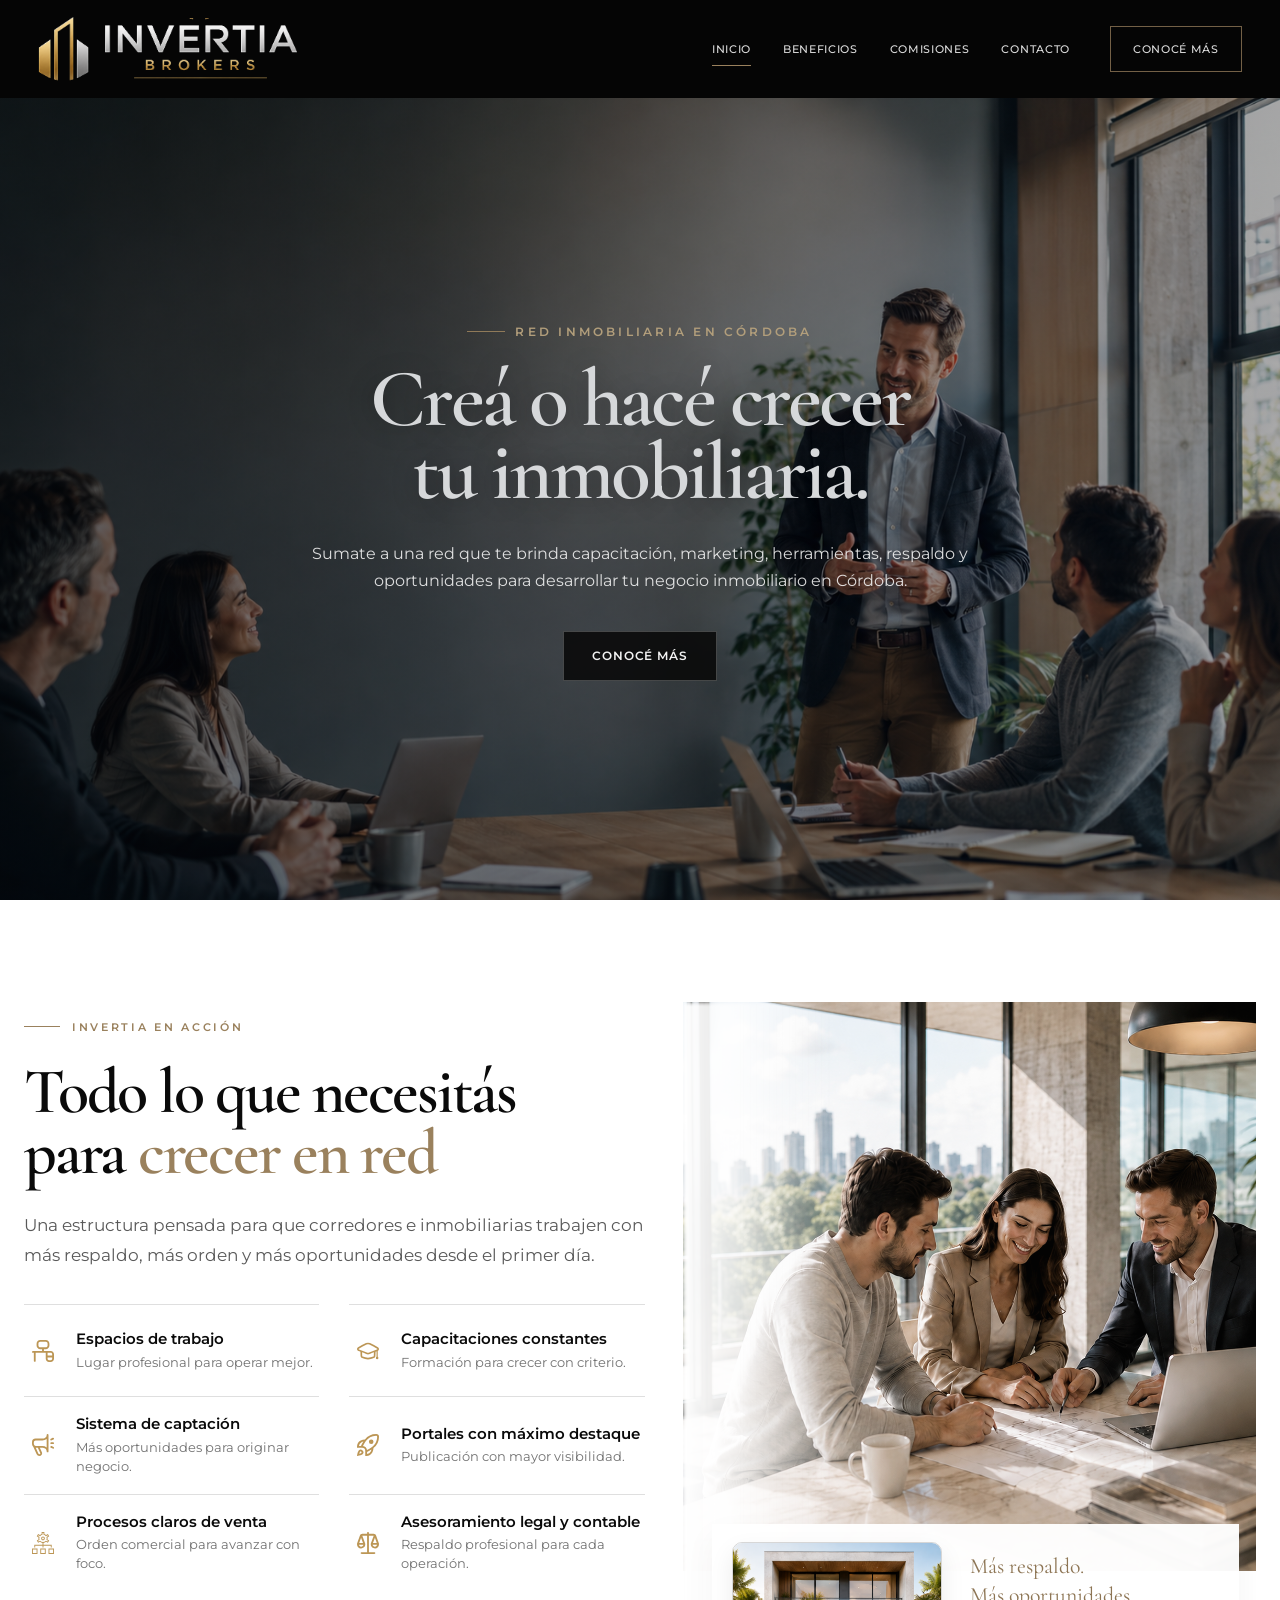
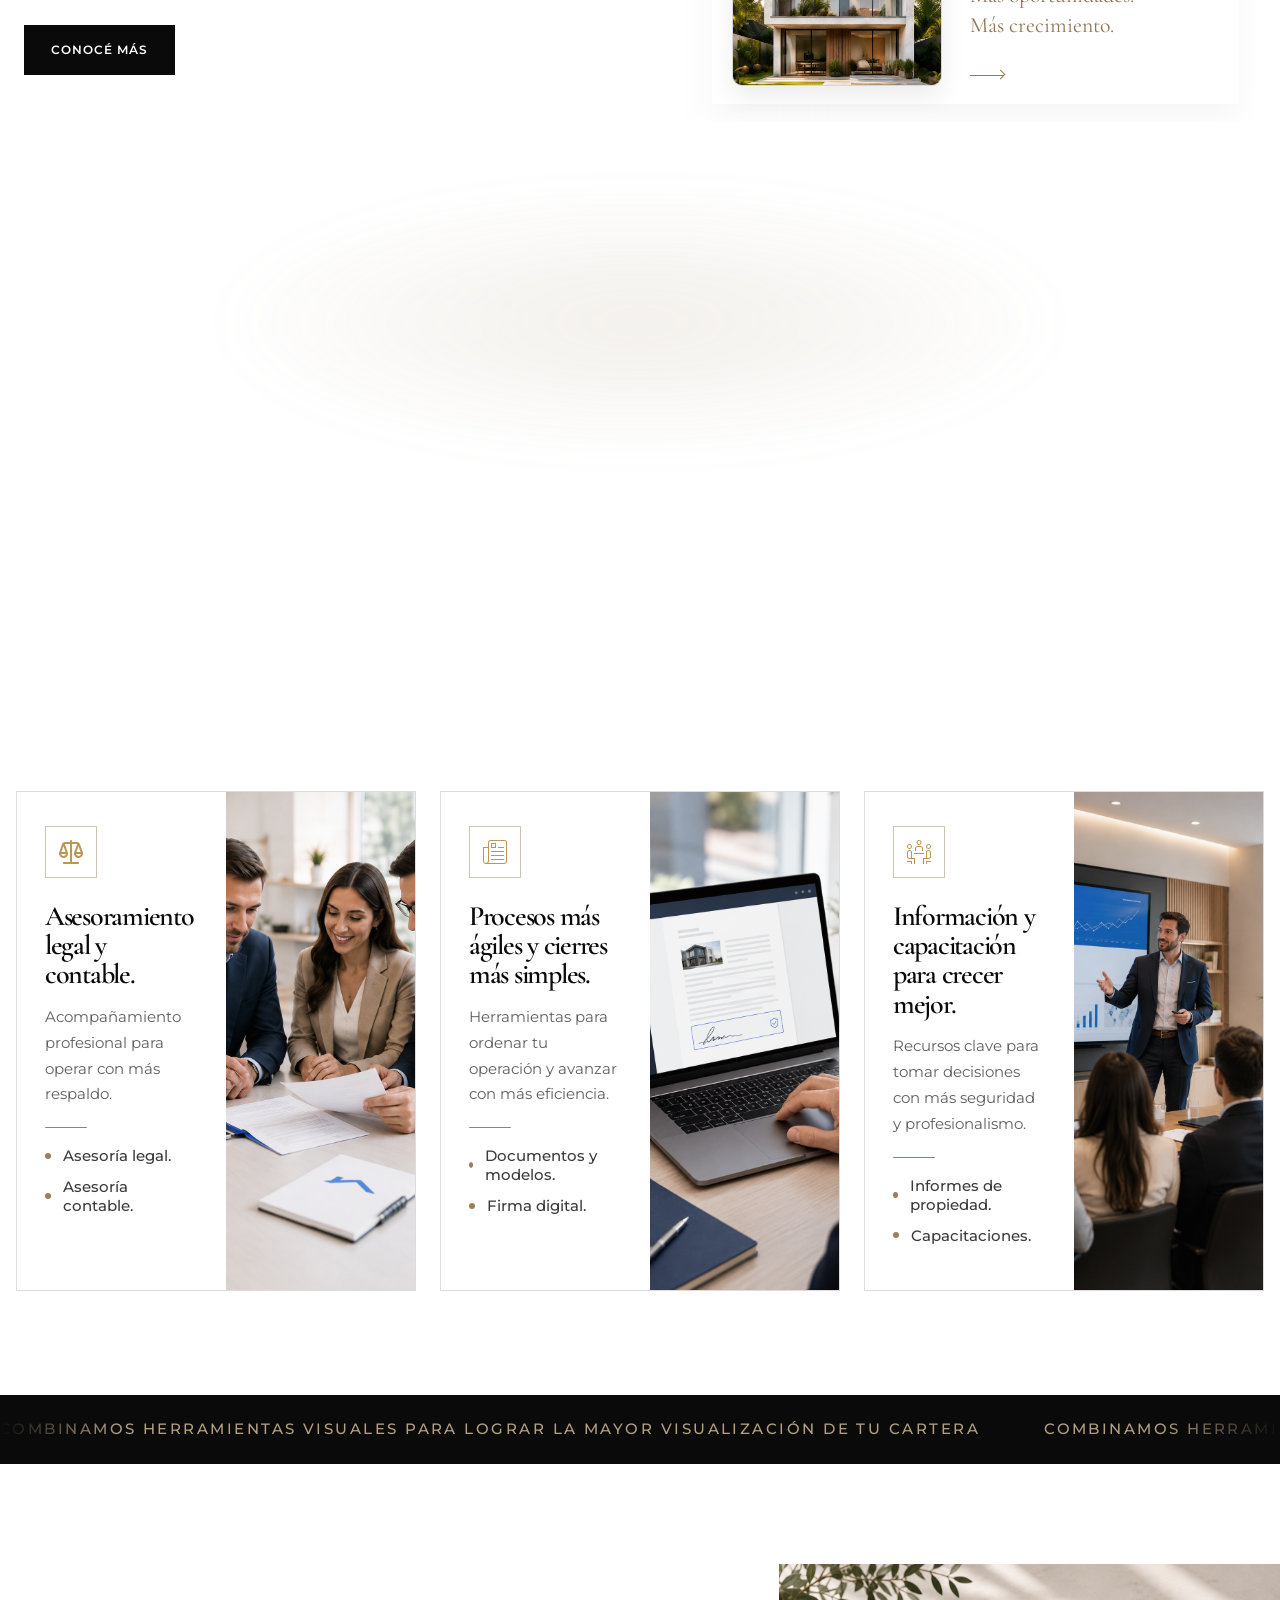
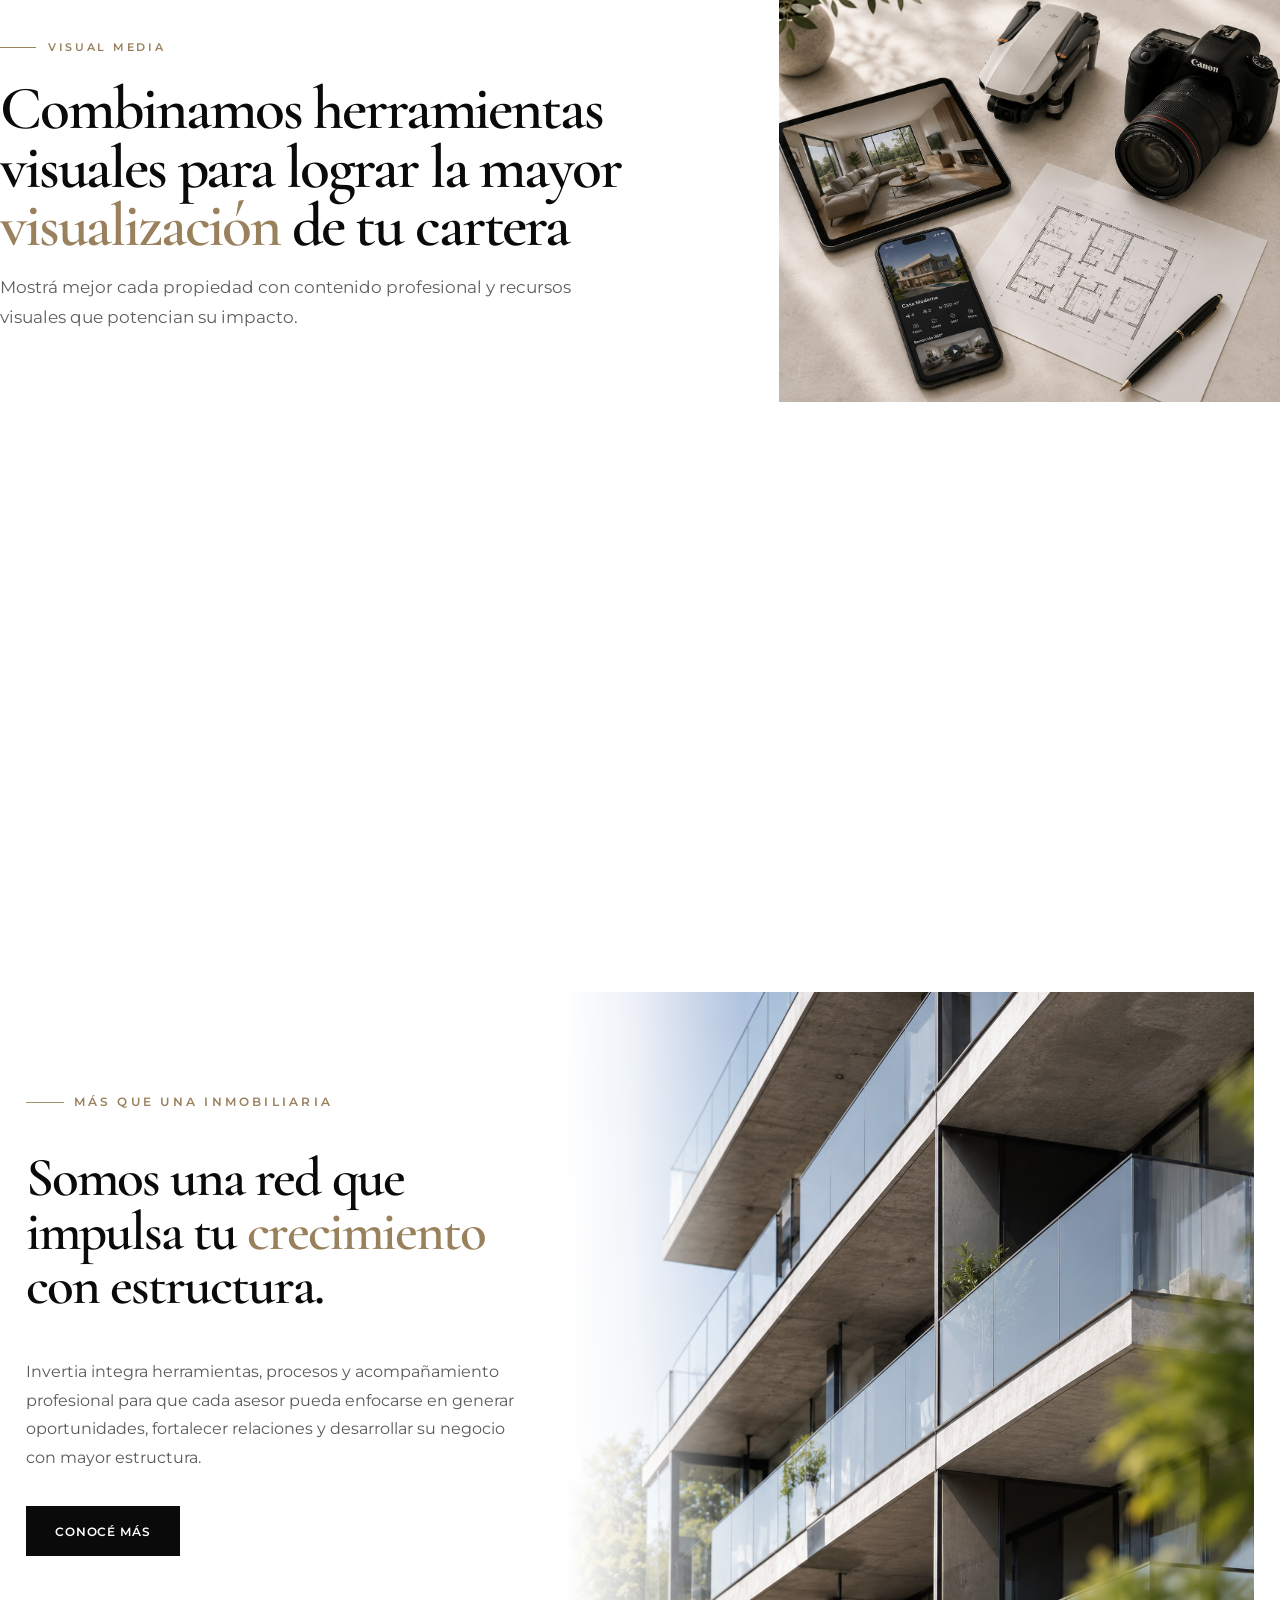
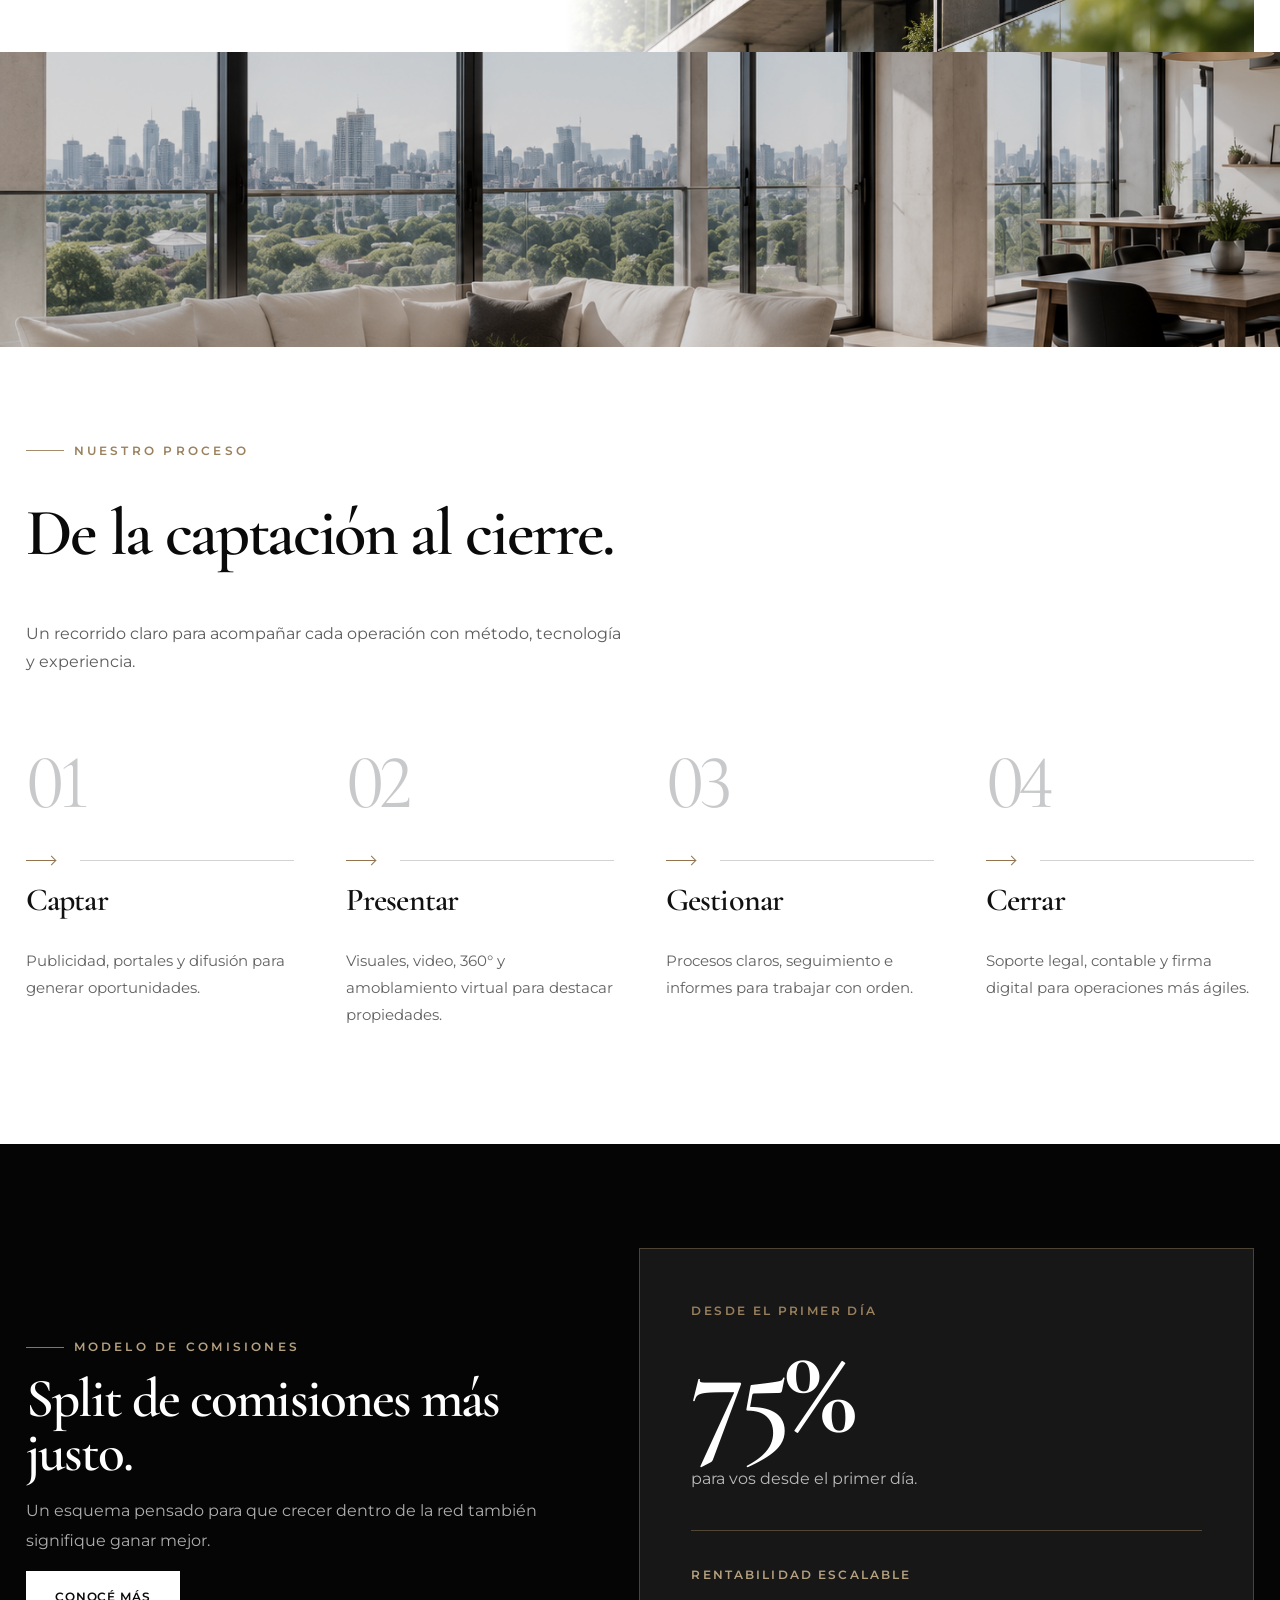
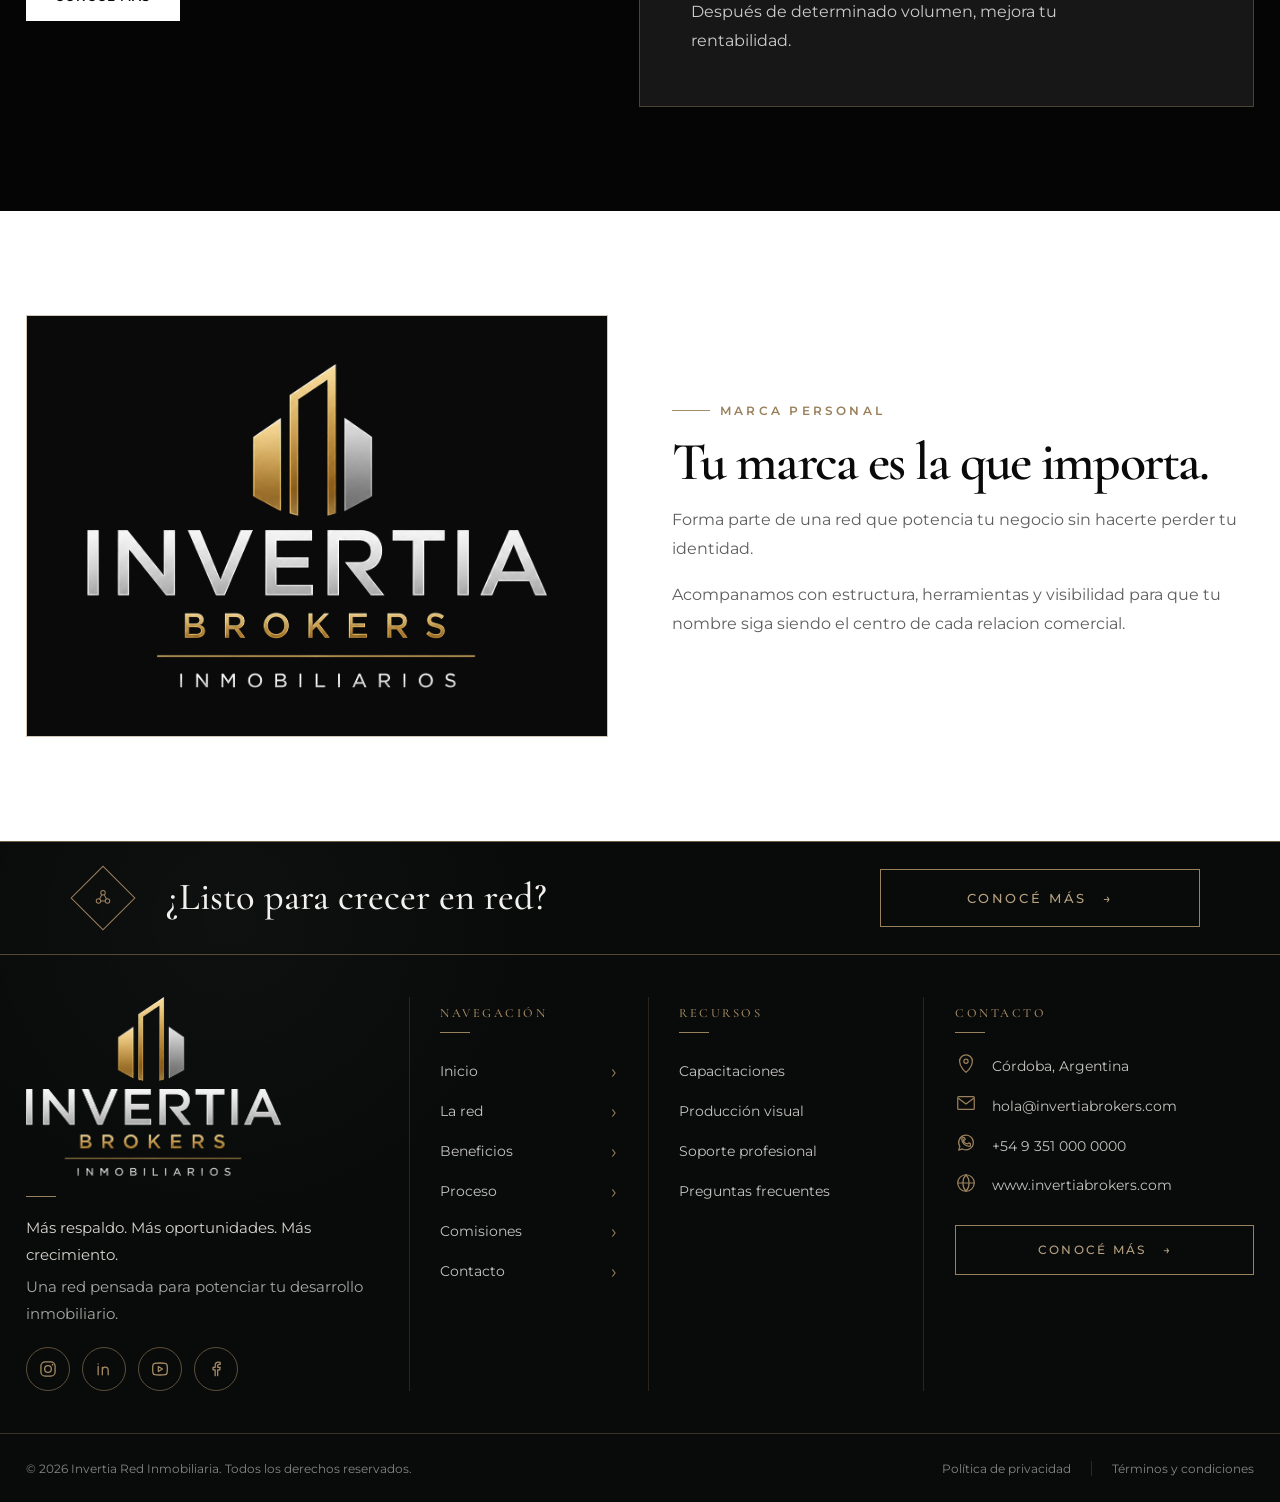
==== index.html @ df990b52 "feat: refine landing phase one spacing anfeat: refine landing phase one spacing and mobile layoutd m" ====
<!DOCTYPE html>
<html lang="es">
  <head>
    <meta charset="UTF-8" />
    <meta name="viewport" content="width=device-width, initial-scale=1.0" />
    <title>Invertia Brokers Inmobiliarios | Red inmobiliaria en Cordoba</title>
    <meta
      name="description"
      content="Landing inicial para una red inmobiliaria en Cordoba pensada para potenciar marcas, cartera y crecimiento profesional."
    />
    <link rel="preconnect" href="https://fonts.googleapis.com" />
    <link rel="preconnect" href="https://fonts.gstatic.com" crossorigin />
    <link
      href="https://fonts.googleapis.com/css2?family=Cormorant+Garamond:wght@400;500;600;700&family=Montserrat:wght@300;400;500;600;700&display=swap"
      rel="stylesheet"
    />
    <link rel="stylesheet" href="styles.css" />
  </head>
  <body>
    <main>
      <section class="hero" id="inicio">
        <div class="container hero-shell">
          <div class="hero-stage reveal">
            <header class="site-header">
              <div class="nav-shell">
                <a class="brand" href="#inicio" aria-label="Ir al inicio">
                  <span
                    class="brand-horizontal"
                    role="img"
                    aria-label="Invertia Brokers Inmobiliarios"
                  >
                    <span class="brand-horizontal-symbol" aria-hidden="true">
                      <img src="assets/logo-dark.png?v=2" alt="" />
                    </span>
                    <span class="brand-horizontal-wordmark" aria-hidden="true">
                      <img src="assets/logo-dark.png?v=2" alt="" />
                    </span>
                  </span>
                </a>

                <button
                  class="menu-toggle"
                  type="button"
                  aria-expanded="false"
                  aria-controls="primary-nav"
                  aria-label="Abrir menu"
                >
                  <span></span>
                  <span></span>
                </button>

                <nav class="nav" id="primary-nav">
                  <a href="#inicio">Inicio</a>
                  <a href="#beneficios">Beneficios</a>
                  <a href="#comisiones">Comisiones</a>
                  <a href="#contacto">Contacto</a>
                  <a class="button button-primary nav-cta" href="sumate.html#sumate-form"
                    >CONOC&Eacute; M&Aacute;S</a
                  >
                </nav>
              </div>
            </header>

            <div class="video-frame reveal reveal-delay">
              <img
                class="home-video hero-image"
                src="assets/sections/hero-meeting.png"
                alt="Profesionales reunidos durante una presentaci&oacute;n de trabajo"
              />

              <div class="hero-overlay">
                <div class="hero-copy">
                  <span class="eyebrow eyebrow-hero">Red inmobiliaria en C&oacute;rdoba</span>
                  <h1>
                    Cre&aacute; o hac&eacute; crecer
                    <span>tu inmobiliaria.</span>
                  </h1>
                  <p class="hero-subtitle">
                    Sumate a una red que te brinda capacitaci&oacute;n, marketing,
                    herramientas, respaldo y oportunidades para desarrollar tu
                    negocio inmobiliario en C&oacute;rdoba.
                  </p>
                  <a class="button button-hero" href="sumate.html#sumate-form">CONOC&Eacute; M&Aacute;S</a>
                </div>
              </div>
            </div>
          </div>
        </div>
      </section>

      <section class="benefits section visibility-section" id="beneficios">
        <div class="visibility-inner reveal">
          <div class="visibility-content">
            <div class="visibility-left">
              <span class="visibility-pill">
                <span class="visibility-pill-dot"></span>
                Invertia en acci&oacute;n
              </span>

              <h2 class="visibility-title">
                Todo lo que necesit&aacute;s
                <br />
                para <span>crecer en red</span>
              </h2>

              <p class="visibility-description">
                Una estructura pensada para que corredores e inmobiliarias trabajen
                con m&aacute;s respaldo, m&aacute;s orden y m&aacute;s oportunidades
                desde el primer d&iacute;a.
              </p>

              <div class="visibility-features">
                <article class="visibility-feature-card reveal">
                  <span class="visibility-feature-icon">
                    <img src="assets/icons/desk.svg" alt="" />
                  </span>
                  <span class="visibility-feature-body">
                    <strong>Espacios de trabajo</strong>
                    <small>Lugar profesional para operar mejor.</small>
                  </span>
                  <span class="visibility-feature-check" aria-hidden="true">
                    <img src="assets/icons/check.svg" alt="" />
                  </span>
                </article>

                <article class="visibility-feature-card reveal reveal-delay">
                  <span class="visibility-feature-icon">
                    <img src="assets/icons/graduation-cap.svg" alt="" />
                  </span>
                  <span class="visibility-feature-body">
                    <strong>Capacitaciones constantes</strong>
                    <small>Formaci&oacute;n para crecer con criterio.</small>
                  </span>
                  <span class="visibility-feature-check" aria-hidden="true">
                    <img src="assets/icons/check.svg" alt="" />
                  </span>
                </article>

                <article class="visibility-feature-card reveal">
                  <span class="visibility-feature-icon">
                    <img src="assets/icons/megaphone.svg" alt="" />
                  </span>
                  <span class="visibility-feature-body">
                    <strong>Sistema de captaci&oacute;n</strong>
                    <small>M&aacute;s oportunidades para originar negocio.</small>
                  </span>
                  <span class="visibility-feature-check" aria-hidden="true">
                    <img src="assets/icons/check.svg" alt="" />
                  </span>
                </article>

                <article class="visibility-feature-card reveal reveal-delay">
                  <span class="visibility-feature-icon">
                    <img src="assets/icons/rocket-launch.svg" alt="" />
                  </span>
                  <span class="visibility-feature-body">
                    <strong>Portales con m&aacute;ximo destaque</strong>
                    <small>Publicaci&oacute;n con mayor visibilidad.</small>
                  </span>
                  <span class="visibility-feature-check" aria-hidden="true">
                    <img src="assets/icons/check.svg" alt="" />
                  </span>
                </article>

                <article class="visibility-feature-card reveal">
                  <span class="visibility-feature-icon">
                    <img src="assets/icons/workflow.svg" alt="" />
                  </span>
                  <span class="visibility-feature-body">
                    <strong>Procesos claros de venta</strong>
                    <small>Orden comercial para avanzar con foco.</small>
                  </span>
                  <span class="visibility-feature-check" aria-hidden="true">
                    <img src="assets/icons/check.svg" alt="" />
                  </span>
                </article>

                <article class="visibility-feature-card reveal reveal-delay">
                  <span class="visibility-feature-icon">
                    <img src="assets/icons/equalizer.svg" alt="" />
                  </span>
                  <span class="visibility-feature-body">
                    <strong>Asesoramiento legal y contable</strong>
                    <small>Respaldo profesional para cada operaci&oacute;n.</small>
                  </span>
                  <span class="visibility-feature-check" aria-hidden="true">
                    <img src="assets/icons/check.svg" alt="" />
                  </span>
                </article>

              </div>

              <a class="button visibility-primary-cta" href="sumate.html#sumate-form">
                CONOC&Eacute; M&Aacute;S
              </a>
            </div>

            <div class="visibility-right">
              <img
                class="visibility-visual-image"
                src="assets/sections/invertia-team-meeting.png"
                alt="Profesionales trabajando juntos en una mesa con planos"
              />
              <div class="visibility-editorial">
                <img
                  src="assets/sections/invertia-property-editorial.png"
                  alt="Fachada de una propiedad residencial contempor&aacute;nea"
                />
                <p>
                  M&aacute;s respaldo.<br />
                  M&aacute;s oportunidades.<br />
                  M&aacute;s crecimiento.
                </p>
                <span aria-hidden="true"></span>
              </div>
            </div>
          </div>
        </div>
      </section>

      <section class="barrier-section section-light">
        <div class="container">
          <div class="barrier-panel reveal">
            <h2>Arranc&aacute; sin barreras</h2>
            <p>Sin inversi&oacute;n inicial.</p>
            <a class="button button-primary" href="sumate.html#sumate-form">CONOC&Eacute; M&Aacute;S</a>
          </div>
        </div>
      </section>

      <section class="tools-support section-light">
        <div class="tools-support-inner">
          <div class="tools-support-heading">
            <span class="eyebrow reveal">M&aacute;s respaldo para tu negocio inmobiliario</span>
            <h2 class="reveal">
              Herramientas y acompa&ntilde;amiento para operar con
              <span>m&aacute;s confianza y profesionalismo.</span>
            </h2>
          </div>

          <div class="tools-support-grid">
            <article class="tools-support-card reveal">
              <div class="tools-support-text">
                <div class="tools-support-icon" aria-hidden="true">
                  <img src="assets/icons/equalizer.svg" alt="" />
                </div>
                <h3>Asesoramiento legal y contable.</h3>
                <p>
                  Acompa&ntilde;amiento profesional para operar con m&aacute;s
                  respaldo.
                </p>
                <div class="tools-support-divider"></div>
                <ul>
                  <li>Asesor&iacute;a legal.</li>
                  <li>Asesor&iacute;a contable.</li>
                </ul>
              </div>
              <div class="tools-support-media">
                <img
                  src="assets/sections/tools-legal.png"
                  alt="Asesoramiento legal y contable"
                />
              </div>
            </article>

            <article class="tools-support-card reveal reveal-delay">
              <div class="tools-support-text">
                <div class="tools-support-icon" aria-hidden="true">
                  <img src="assets/icons/newspaper.svg" alt="" />
                </div>
                <h3>Procesos m&aacute;s &aacute;giles y cierres m&aacute;s simples.</h3>
                <p>
                  Herramientas para ordenar tu operaci&oacute;n y avanzar con m&aacute;s
                  eficiencia.
                </p>
                <div class="tools-support-divider"></div>
                <ul>
                  <li>Documentos y modelos.</li>
                  <li>Firma digital.</li>
                </ul>
              </div>
              <div class="tools-support-media">
                <img
                  src="assets/sections/tools-processes.png"
                  alt="Herramientas para procesos y cierres"
                />
              </div>
            </article>

            <article class="tools-support-card reveal">
              <div class="tools-support-text">
                <div class="tools-support-icon" aria-hidden="true">
                  <img src="assets/icons/coworking.svg" alt="" />
                </div>
                <h3>Informaci&oacute;n y capacitaci&oacute;n para crecer mejor.</h3>
                <p>
                  Recursos clave para tomar decisiones con m&aacute;s seguridad y
                  profesionalismo.
                </p>
                <div class="tools-support-divider"></div>
                <ul>
                  <li>Informes de propiedad.</li>
                  <li>Capacitaciones.</li>
                </ul>
              </div>
              <div class="tools-support-media">
                <img
                  src="assets/sections/tools-training.png"
                  alt="Capacitaciones e informes inmobiliarios"
                />
              </div>
            </article>
          </div>
        </div>
      </section>

      <section class="visual-ticker-section" aria-label="Herramientas visuales">
        <div class="visual-ticker-track">
          <div class="visual-ticker-group">
            <span>COMBINAMOS HERRAMIENTAS VISUALES PARA LOGRAR LA MAYOR VISUALIZACI&Oacute;N DE TU CARTERA</span>
            <span aria-hidden="true">COMBINAMOS HERRAMIENTAS VISUALES PARA LOGRAR LA MAYOR VISUALIZACI&Oacute;N DE TU CARTERA</span>
          </div>
        </div>
      </section>

      <section class="visual-media-section">
        <div class="visual-media-container reveal">
          <div class="visual-media-header">
            <div class="visual-media-copy">
              <span class="visual-media-badge">
                <span class="visual-media-badge-dot"></span>
                Visual media
              </span>

              <h2>
                Combinamos herramientas visuales para lograr la mayor
                <span>visualizaci&oacute;n</span> de tu cartera
              </h2>

              <p>
                Mostr&aacute; mejor cada propiedad con contenido profesional y
                recursos visuales que potencian su impacto.
              </p>
            </div>

            <div class="visual-media-graphic">
              <img
                class="visual-media-graphic-image"
                src="assets/sections/invertia-visual-production-kit.png"
                alt="Kit de producci&oacute;n visual inmobiliaria con drone, c&aacute;mara, tablet, celular y plano"
              />
            </div>
          </div>

          <div class="visual-media-cards">
            <!-- Placeholder premium imagery generated for initial mockup; replace with real assets later if needed. -->
            <article class="visual-media-card reveal">
              <div class="visual-media-card-media visual-media-card-media-photo">
                <img
                  src="assets/sections/visual-media-photo-video-approved.webp"
                  alt="Fot&oacute;grafo realizando una producci&oacute;n profesional en un interior"
                />
              </div>
              <div class="visual-media-card-body">
                <span class="visual-media-card-icon" aria-hidden="true">
                  <img src="assets/icons/camera.svg" alt="" />
                </span>
                <h3>Fotograf&iacute;as y videos profesionales</h3>
                <span class="visual-media-card-arrow" aria-hidden="true">&rsaquo;</span>
              </div>
            </article>

            <article class="visual-media-card reveal reveal-delay">
              <div
                class="visual-media-card-media visual-media-panorama"
                data-panorama
                role="region"
                tabindex="0"
                aria-label="Vista panor&aacute;mica interactiva de un dormitorio. Us&aacute; las flechas o arrastr&aacute; horizontalmente para recorrer el ambiente."
              >
                <img
                  src="assets/sections/visual-media-360-panorama.webp"
                  alt="Vista panor&aacute;mica de un dormitorio para recorrido 360 grados"
                  draggable="false"
                />
                <span class="visual-media-panorama-badge" aria-hidden="true">360&deg;</span>
                <span class="visual-media-panorama-hint" data-panorama-hint>
                  Vista panor&aacute;mica 360&deg;
                </span>
              </div>
              <div class="visual-media-card-body">
                <span class="visual-media-card-icon visual-media-card-icon-text" aria-hidden="true">
                  360&deg;
                </span>
                <h3>Recorrido 360&deg;</h3>
                <span class="visual-media-card-arrow" aria-hidden="true">&rsaquo;</span>
              </div>
            </article>

            <article class="visual-media-card reveal">
              <div
                class="visual-media-card-media visual-media-compare"
                data-compare
                role="slider"
                tabindex="0"
                aria-label="Comparador de amoblamiento virtual"
                aria-orientation="horizontal"
                aria-valuemin="0"
                aria-valuemax="100"
                aria-valuenow="50"
                aria-valuetext="50% de la habitaci&oacute;n vac&iacute;a visible"
              >
                <img
                  class="visual-media-compare-image"
                  src="assets/sections/visual-media-staging-after.webp"
                  alt=""
                  draggable="false"
                />
                <div class="visual-media-compare-before" data-compare-before>
                  <img
                    class="visual-media-compare-image"
                    src="assets/sections/visual-media-staging-before.webp"
                    alt=""
                    draggable="false"
                  />
                </div>
                <span class="visual-media-compare-label visual-media-compare-label-before" aria-hidden="true">
                  Antes
                </span>
                <span class="visual-media-compare-label visual-media-compare-label-after" aria-hidden="true">
                  Despu&eacute;s
                </span>
                <span class="visual-media-compare-divider" data-compare-divider aria-hidden="true">
                  <span class="visual-media-compare-handle"></span>
                </span>
              </div>
              <div class="visual-media-card-body">
                <span class="visual-media-card-icon" aria-hidden="true">
                  <img src="assets/icons/desk.svg" alt="" />
                </span>
                <h3>Amoblamiento virtual</h3>
                <span class="visual-media-card-arrow" aria-hidden="true">&rsaquo;</span>
              </div>
            </article>

            <article class="visual-media-card reveal reveal-delay">
              <div class="visual-media-card-media visual-media-card-media-drone">
                <img
                  src="assets/sections/visual-media-drone-approved.webp"
                  alt="Dron frente a una propiedad para realizar tomas a&eacute;reas"
                />
              </div>
              <div class="visual-media-card-body">
                <span class="visual-media-card-icon" aria-hidden="true">
                  <img src="assets/icons/buzz.svg" alt="" />
                </span>
                <h3>Tomas con dron</h3>
                <span class="visual-media-card-arrow" aria-hidden="true">&rsaquo;</span>
              </div>
            </article>
          </div>
        </div>
      </section>

      <section class="network-story" aria-labelledby="network-story-title">
        <div class="container network-story-layout">
          <div class="network-story-copy reveal">
            <span class="eyebrow">M&aacute;s que una inmobiliaria</span>
            <h2 id="network-story-title">
              Somos una red que impulsa tu
              <span>crecimiento</span> con estructura.
            </h2>
            <p>
              Invertia integra herramientas, procesos y acompa&ntilde;amiento
              profesional para que cada asesor pueda enfocarse en generar
              oportunidades, fortalecer relaciones y desarrollar su negocio
              con mayor estructura.
            </p>
            <a class="button button-primary" href="sumate.html#sumate-form">CONOC&Eacute; M&Aacute;S</a>
          </div>

          <div class="network-story-media reveal reveal-delay">
            <img
              src="assets/sections/invertia-building-exterior.png"
              alt="Fachada moderna con balcones de vidrio"
            />
          </div>
        </div>
      </section>

      <section class="network-process" aria-labelledby="network-process-title">
        <div class="network-process-media" aria-hidden="true">
          <img src="assets/sections/invertia-hero-interior.png" alt="" />
        </div>
        <div class="container">
          <header class="network-process-header reveal">
            <span class="eyebrow">Nuestro proceso</span>
            <h2 id="network-process-title">De la captaci&oacute;n al cierre.</h2>
            <p>
              Un recorrido claro para acompa&ntilde;ar cada operaci&oacute;n con
              m&eacute;todo, tecnolog&iacute;a y experiencia.
            </p>
          </header>

          <ol class="network-process-steps reveal">
            <li class="network-process-step">
              <span class="network-process-number">01</span>
              <h3>Captar</h3>
              <p>
                Publicidad, portales y difusi&oacute;n para generar oportunidades.
              </p>
            </li>
            <li class="network-process-step">
              <span class="network-process-number">02</span>
              <h3>Presentar</h3>
              <p>
                Visuales, video, 360&deg; y amoblamiento virtual para destacar
                propiedades.
              </p>
            </li>
            <li class="network-process-step">
              <span class="network-process-number">03</span>
              <h3>Gestionar</h3>
              <p>
                Procesos claros, seguimiento e informes para trabajar con orden.
              </p>
            </li>
            <li class="network-process-step">
              <span class="network-process-number">04</span>
              <h3>Cerrar</h3>
              <p>
                Soporte legal, contable y firma digital para operaciones m&aacute;s
                &aacute;giles.
              </p>
            </li>
          </ol>
        </div>
      </section>

      <section class="commission section-dark" id="comisiones">
        <div class="container commission-layout">
          <div class="commission-copy reveal">
            <span class="eyebrow eyebrow-dark">Modelo de comisiones</span>
            <h2>Split de comisiones m&aacute;s justo.</h2>
            <p>
              Un esquema pensado para que crecer dentro de la red tambi&eacute;n
              signifique ganar mejor.
            </p>
            <a class="button button-light" href="sumate.html#sumate-form"
              >CONOC&Eacute; M&Aacute;S</a
            >
          </div>

          <div class="commission-panel reveal reveal-delay" data-commission-panel>
            <div class="commission-main">
              <span class="commission-label">Desde el primer d&iacute;a</span>
              <strong class="commission-number" data-commission-number>75%</strong>
              <p data-commission-copy>para vos desde el primer d&iacute;a.</p>
            </div>
            <div class="commission-note">
              <span class="card-kicker">Rentabilidad escalable</span>
              <p data-commission-note>
                Despu&eacute;s de determinado volumen, mejora tu rentabilidad.
              </p>
            </div>
          </div>
        </div>
      </section>

      <section class="brand-section section">
        <div class="container brand-layout">
          <div class="brand-card reveal">
            <div class="brand-visual">
              <img
                src="assets/logo-dark.png?v=2"
                alt="Invertia Brokers Inmobiliarios"
              />
            </div>
          </div>

          <div class="brand-copy reveal reveal-delay">
            <span class="eyebrow">Marca personal</span>
            <h2>Tu marca es la que importa.</h2>
            <p>
              Forma parte de una red que potencia tu negocio sin hacerte perder
              tu identidad.
            </p>
            <p class="brand-support">
              Acompanamos con estructura, herramientas y visibilidad para que tu
              nombre siga siendo el centro de cada relacion comercial.
            </p>
          </div>
        </div>
      </section>
    </main>

    <footer class="site-footer" id="contacto">
      <div class="footer-cta">
        <div class="container footer-cta-inner">
          <span class="footer-cta-icon" aria-hidden="true">
            <svg viewBox="0 0 32 32" focusable="false">
              <circle cx="16" cy="9" r="3"></circle>
              <circle cx="10" cy="20" r="3"></circle>
              <circle cx="22" cy="20" r="3"></circle>
              <path d="M14.4 11.6 11.6 17M17.6 11.6l2.8 5.4M13 20h6"></path>
            </svg>
          </span>
          <h2>&iquest;Listo para crecer en red?</h2>
          <a class="footer-cta-button" href="sumate.html#sumate-form">
            CONOC&Eacute; M&Aacute;S <span aria-hidden="true">&rarr;</span>
          </a>
        </div>
      </div>

      <div class="container footer-main-grid">
        <div class="footer-brand">
          <img
            src="assets/logo-dark.png?v=2"
            alt="Invertia Brokers Inmobiliarios"
          />
          <span class="footer-accent-line" aria-hidden="true"></span>
          <p class="footer-brand-lead">
            M&aacute;s respaldo. M&aacute;s oportunidades. M&aacute;s crecimiento.
          </p>
          <p>
            Una red pensada para potenciar tu desarrollo inmobiliario.
          </p>
          <div class="footer-socials" aria-hidden="true">
            <span class="footer-social-icon">
              <svg viewBox="0 0 24 24" focusable="false">
                <rect x="3.5" y="3.5" width="17" height="17" rx="5"></rect>
                <circle cx="12" cy="12" r="4"></circle>
                <circle class="footer-social-dot" cx="17.5" cy="6.8" r="1"></circle>
              </svg>
            </span>
            <span class="footer-social-icon">
              <svg viewBox="0 0 24 24" focusable="false">
                <path d="M5 9v10M5 5.8v.2M10 19v-5.6c0-2.2 1.4-3.6 3.4-3.6 2.2 0 3.6 1.5 3.6 4V19M10 10v9"></path>
              </svg>
            </span>
            <span class="footer-social-icon">
              <svg viewBox="0 0 24 24" focusable="false">
                <path d="M20.4 7.2c-.2-1-1-1.8-2-2C16.8 4.8 12 4.8 12 4.8s-4.8 0-6.4.4c-1 .2-1.8 1-2 2A25 25 0 0 0 3.2 12c0 1.6.1 3.3.4 4.8.2 1 1 1.8 2 2 1.6.4 6.4.4 6.4.4s4.8 0 6.4-.4c1-.2 1.8-1 2-2 .3-1.5.4-3.2.4-4.8s-.1-3.3-.4-4.8Z"></path>
                <path d="m10 9 5 3-5 3V9Z"></path>
              </svg>
            </span>
            <span class="footer-social-icon">
              <svg viewBox="0 0 24 24" focusable="false">
                <path d="M14 20v-7h2.5l.5-3h-3V8.2c0-.9.4-1.7 1.8-1.7H17V4a15 15 0 0 0-2.2-.2c-2.3 0-3.8 1.4-3.8 4V10H8.5v3H11v7"></path>
              </svg>
            </span>
          </div>
        </div>

        <nav class="footer-column footer-navigation" aria-labelledby="footer-navigation-title">
          <h3 id="footer-navigation-title">Navegaci&oacute;n</h3>
          <ul>
            <li><a href="#inicio">Inicio</a></li>
            <li><a href="#network-story-title">La red</a></li>
            <li><a href="#beneficios">Beneficios</a></li>
            <li><a href="#network-process-title">Proceso</a></li>
            <li><a href="#comisiones">Comisiones</a></li>
            <li><a href="#contacto">Contacto</a></li>
          </ul>
        </nav>

        <section class="footer-column footer-resources" aria-labelledby="footer-resources-title">
          <h3 id="footer-resources-title">Recursos</h3>
          <ul>
            <li><span>Capacitaciones</span></li>
            <li><span>Producci&oacute;n visual</span></li>
            <li><span>Soporte profesional</span></li>
            <li><span>Preguntas frecuentes</span></li>
          </ul>
        </section>

        <section class="footer-column footer-contact" aria-labelledby="footer-contact-title">
          <h3 id="footer-contact-title">Contacto</h3>
          <ul>
            <li>
              <span class="footer-contact-icon" aria-hidden="true">
                <svg viewBox="0 0 24 24" focusable="false">
                  <path d="M12 21s7-5.1 7-12a7 7 0 1 0-14 0c0 6.9 7 12 7 12Z"></path>
                  <circle cx="12" cy="9" r="2.3"></circle>
                </svg>
              </span>
              <span>C&oacute;rdoba, Argentina</span>
            </li>
            <li>
              <span class="footer-contact-icon" aria-hidden="true">
                <svg viewBox="0 0 24 24" focusable="false">
                  <rect x="3" y="5" width="18" height="14" rx="1"></rect>
                  <path d="m4 7 8 6 8-6"></path>
                </svg>
              </span>
              <a href="mailto:hola@invertiabrokers.com" aria-label="Enviar correo a Invertia">
                hola@invertiabrokers.com
              </a>
            </li>
            <li>
              <span class="footer-contact-icon" aria-hidden="true">
                <svg viewBox="0 0 24 24" focusable="false">
                  <path d="M20 11.5a8 8 0 0 1-11.8 7L4 19.8l1.3-4A8 8 0 1 1 20 11.5Z"></path>
                  <path d="M9 8.2c.3 2.6 2.2 4.5 4.8 4.8l1.2-1.2 1.8.9v2c0 .6-.5 1-1 1A8.5 8.5 0 0 1 7.3 7.2c0-.6.4-1 1-1h2l.9 1.8L10 9.2"></path>
                </svg>
              </span>
              <span>+54 9 351 000 0000</span>
            </li>
            <li>
              <span class="footer-contact-icon" aria-hidden="true">
                <svg viewBox="0 0 24 24" focusable="false">
                  <circle cx="12" cy="12" r="9"></circle>
                  <path d="M3 12h18M12 3c2.2 2.4 3.4 5.4 3.4 9s-1.2 6.6-3.4 9M12 3c-2.2 2.4-3.4 5.4-3.4 9s1.2 6.6 3.4 9"></path>
                </svg>
              </span>
              <a
                href="https://www.invertiabrokers.com"
                target="_blank"
                rel="noopener noreferrer"
              >
                www.invertiabrokers.com
              </a>
            </li>
          </ul>
          <a class="footer-contact-cta" href="sumate.html#sumate-form">
            CONOC&Eacute; M&Aacute;S <span aria-hidden="true">&rarr;</span>
          </a>
        </section>
      </div>

      <div class="footer-legal">
        <div class="container footer-legal-inner">
          <p>&copy; 2026 Invertia Red Inmobiliaria. Todos los derechos reservados.</p>
          <div aria-label="Informaci&oacute;n legal">
            <span>Pol&iacute;tica de privacidad</span>
            <span>T&eacute;rminos y condiciones</span>
          </div>
        </div>
      </div>
    </footer>

    <script src="script.js?v=2"></script>
  </body>
</html>
---- styles.css ----
:root {
  --color-primary: #1e5bff;
  --color-primary-dark: #123b9e;
  --color-primary-soft: #dce7ff;
  --color-bg: #f5f6f8;
  --color-white: #ffffff;
  --color-text: #1e1e1e;
  --color-muted: #6b7280;
  --color-border: #e5e7eb;
  --color-dark-surface: #0e172d;
  --shadow-soft: 0 24px 60px rgba(15, 23, 42, 0.08);
  --shadow-hover: 0 26px 70px rgba(17, 24, 39, 0.14);
  --radius-xl: 32px;
  --radius-lg: 24px;
  --radius-md: 18px;
  --container: 1520px;
  --container-wide: 96vw;
  --container-mobile-gap: 28px;
  --container-desktop-gap: 40px;
}

*,
*::before,
*::after {
  box-sizing: border-box;
}

html {
  scroll-behavior: smooth;
}

body {
  margin: 0;
  font-family: "Montserrat", sans-serif;
  color: var(--color-text);
  background:
    radial-gradient(circle at top, rgba(30, 91, 255, 0.1), transparent 28%),
    linear-gradient(180deg, #fcfdff 0%, var(--color-bg) 100%);
}

img,
video {
  max-width: 100%;
  display: block;
}

a {
  color: inherit;
  text-decoration: none;
}

button,
a,
video {
  -webkit-tap-highlight-color: transparent;
}

.container {
  width: min(var(--container-wide), calc(100% - var(--container-desktop-gap)), var(--container));
  margin: 0 auto;
}

.narrow {
  max-width: 1080px;
}

.section,
.section-light,
.section-dark {
  padding: 96px 0;
}

.section-light {
  background: linear-gradient(
    180deg,
    rgba(255, 255, 255, 0.92),
    rgba(245, 246, 248, 0.88)
  );
}

.section-dark {
  color: var(--color-white);
  background:
    radial-gradient(circle at top left, rgba(30, 91, 255, 0.28), transparent 28%),
    linear-gradient(135deg, #081020 0%, #122346 100%);
}

.eyebrow {
  display: inline-flex;
  align-items: center;
  gap: 10px;
  margin-bottom: 18px;
  color: var(--color-primary-dark);
  font-size: 0.84rem;
  font-weight: 700;
  letter-spacing: 0.2em;
  text-transform: uppercase;
}

.eyebrow::before {
  content: "";
  width: 34px;
  height: 1px;
  background: currentColor;
  opacity: 0.55;
}

.eyebrow-dark {
  color: rgba(255, 255, 255, 0.78);
}

.eyebrow-hero {
  color: rgba(255, 255, 255, 0.82);
  justify-content: center;
}

.button {
  display: inline-flex;
  align-items: center;
  justify-content: center;
  min-height: 54px;
  padding: 0 28px;
  border: 0;
  border-radius: 999px;
  font-size: 0.9rem;
  font-weight: 700;
  letter-spacing: 0.08em;
  transition:
    transform 180ms ease,
    box-shadow 180ms ease,
    background-color 180ms ease,
    color 180ms ease;
}

.button:hover,
.button:focus-visible {
  transform: translateY(-2px);
}

.button-primary {
  color: var(--color-white);
  background: linear-gradient(135deg, var(--color-primary), var(--color-primary-dark));
  box-shadow: 0 16px 34px rgba(30, 91, 255, 0.26);
}

.button-primary:hover,
.button-primary:focus-visible {
  box-shadow: 0 22px 42px rgba(30, 91, 255, 0.32);
}

.button-light {
  color: var(--color-dark-surface);
  background: var(--color-white);
  box-shadow: 0 16px 34px rgba(255, 255, 255, 0.15);
}

.button-hero {
  color: var(--color-text);
  background: var(--color-white);
  box-shadow: 0 16px 36px rgba(0, 0, 0, 0.28);
}

.button-hero:hover,
.button-hero:focus-visible {
  box-shadow: 0 22px 44px rgba(0, 0, 0, 0.34);
}

.hero {
  padding: 14px 0 36px;
}

.hero-shell {
  position: relative;
}

.hero-stage {
  position: relative;
}

.site-header {
  position: absolute;
  inset: 12px 12px auto;
  z-index: 4;
}

.nav-shell {
  display: flex;
  align-items: center;
  justify-content: space-between;
  gap: 16px;
  padding: 10px 14px 10px 18px;
  background: rgba(255, 255, 255, 0.9);
  border: 1px solid rgba(255, 255, 255, 0.42);
  border-radius: 999px;
  backdrop-filter: blur(18px);
  box-shadow: 0 12px 30px rgba(15, 23, 42, 0.1);
}

.brand {
  flex: 0 0 auto;
}

.brand img {
  width: clamp(96px, 9vw, 132px);
  object-fit: contain;
  mix-blend-mode: multiply;
}

.nav {
  display: flex;
  align-items: center;
  gap: 20px;
}

.nav a {
  font-size: 0.82rem;
  font-weight: 500;
  color: rgba(30, 30, 30, 0.88);
  transition: color 180ms ease;
}

.nav a:hover,
.nav a:focus-visible {
  color: var(--color-primary);
}

.nav-cta {
  min-height: 42px;
  margin-left: 4px;
  padding-inline: 20px;
  font-size: 0.76rem;
}

.menu-toggle {
  display: none;
  width: 48px;
  height: 48px;
  padding: 0;
  border: 0;
  border-radius: 50%;
  background: var(--color-white);
  box-shadow: inset 0 0 0 1px rgba(229, 231, 235, 0.9);
  cursor: pointer;
}

.menu-toggle span {
  display: block;
  width: 18px;
  height: 2px;
  margin: 5px auto;
  background: var(--color-text);
  transition: transform 180ms ease, opacity 180ms ease;
}

.video-frame {
  position: relative;
  overflow: hidden;
  min-height: clamp(410px, 52vh, 510px);
  border-radius: 40px;
  background:
    linear-gradient(135deg, rgba(8, 16, 32, 0.88), rgba(18, 59, 158, 0.38)),
    linear-gradient(180deg, rgba(255, 255, 255, 0.78), rgba(255, 255, 255, 0.48));
  border: 1px solid rgba(255, 255, 255, 0.72);
  box-shadow: 0 36px 80px rgba(15, 23, 42, 0.18);
}

.video-frame::before {
  content: "";
  position: absolute;
  inset: 0;
  z-index: 1;
  background:
    linear-gradient(180deg, rgba(4, 8, 20, 0.26), rgba(4, 8, 20, 0.4)),
    radial-gradient(circle at center, rgba(7, 14, 28, 0.1), rgba(7, 14, 28, 0.36));
  pointer-events: none;
}

.video-frame::after {
  content: "";
  position: absolute;
  right: -120px;
  bottom: -120px;
  z-index: 2;
  width: 380px;
  height: 200px;
  border: 1px solid rgba(92, 136, 255, 0.3);
  border-radius: 50%;
  opacity: 0.9;
  pointer-events: none;
}

.home-video {
  width: 100%;
  min-height: clamp(410px, 52vh, 510px);
  object-fit: cover;
  background:
    linear-gradient(135deg, rgba(8, 16, 32, 0.96), rgba(18, 59, 158, 0.82));
}

.hero-overlay {
  position: absolute;
  inset: 0;
  z-index: 3;
  display: grid;
  place-items: center;
  padding: 94px 40px 30px;
}

.hero-copy {
  text-align: center;
  max-width: 760px;
}

.hero h1 {
  margin: 0;
  color: var(--color-white);
  font-size: clamp(2.45rem, 4.05vw, 3.8rem);
  line-height: 0.98;
  font-weight: 800;
  letter-spacing: -0.055em;
  text-wrap: balance;
}

.hero-subtitle {
  margin: 16px auto 24px;
  max-width: 620px;
  color: rgba(255, 255, 255, 0.9);
  font-size: clamp(0.94rem, 1.3vw, 1.02rem);
  font-weight: 400;
  line-height: 1.48;
}

.barrier-section {
  padding: 24px 0 52px;
}

.barrier-panel {
  display: grid;
  justify-items: center;
  gap: 8px;
  padding: 32px 24px;
  border: 1px solid rgba(229, 231, 235, 0.82);
  border-radius: 28px;
  background:
    radial-gradient(circle at top, rgba(30, 91, 255, 0.08), transparent 40%),
    linear-gradient(180deg, rgba(255, 255, 255, 0.96), rgba(246, 248, 252, 0.94));
  box-shadow: var(--shadow-soft);
  text-align: center;
}

.barrier-panel h2 {
  margin: 0;
  font-size: clamp(2rem, 3.4vw, 3.45rem);
  line-height: 1.05;
  letter-spacing: -0.05em;
  font-weight: 800;
  text-wrap: balance;
}

.barrier-panel p {
  margin: 0;
  color: var(--color-muted);
  font-size: clamp(1rem, 1.35vw, 1.16rem);
  line-height: 1.4;
  font-weight: 600;
}

.barrier-panel .button {
  min-height: 50px;
  margin-top: 0;
  padding-inline: 24px;
}

.visibility-section {
  padding: 48px 0 82px;
}

.visibility-inner {
  position: relative;
  width: min(calc(100% - 32px), 1600px);
  min-height: 700px;
  margin: 0 auto;
  padding: 48px 50px 50px;
  overflow: hidden;
  border-radius: 36px;
  background:
    radial-gradient(circle at 74% 56%, rgba(119, 106, 255, 0.12), transparent 22%),
    radial-gradient(circle at 28% 16%, rgba(85, 151, 255, 0.08), transparent 20%),
    linear-gradient(180deg, rgba(255, 255, 255, 0.98), rgba(248, 250, 255, 0.98));
  border: 1px solid rgba(223, 228, 246, 0.92);
  box-shadow: 0 30px 70px rgba(32, 55, 112, 0.1);
}

.visibility-inner::before {
  content: "";
  position: absolute;
  inset: 0;
  background:
    radial-gradient(circle at 10% 92%, rgba(71, 119, 255, 0.08), transparent 18%),
    radial-gradient(circle at 94% 22%, rgba(168, 102, 255, 0.08), transparent 16%);
  pointer-events: none;
}

.visibility-content {
  position: relative;
  z-index: 1;
  display: grid;
  grid-template-columns: minmax(0, 0.98fr) minmax(0, 1.02fr);
  gap: 60px;
  align-items: center;
}

.visibility-left,
.visibility-right {
  position: relative;
  z-index: 1;
}

.visibility-left {
  max-width: 720px;
  padding: 6px 0;
}

.visibility-pill {
  display: inline-flex;
  align-items: center;
  gap: 12px;
  padding: 10px 16px;
  border: 1px solid rgba(85, 112, 255, 0.24);
  border-radius: 999px;
  background: rgba(255, 255, 255, 0.86);
  color: #3658d6;
  font-size: 0.86rem;
  font-weight: 700;
  letter-spacing: 0.08em;
  text-transform: uppercase;
}

.visibility-pill-dot {
  width: 10px;
  height: 10px;
  border-radius: 50%;
  background: #5671ff;
  box-shadow: 0 0 0 6px rgba(95, 122, 255, 0.08);
}

.visibility-title,
.commission-copy h2,
.brand-copy h2 {
  margin: 0;
  font-size: clamp(2rem, 2.7vw, 3.2rem);
  line-height: 1.08;
  letter-spacing: -0.045em;
  font-weight: 800;
}

.visibility-title {
  margin-top: 22px;
  color: #0f2257;
  font-size: clamp(2.75rem, 4.1vw, 4.7rem);
  line-height: 0.98;
  letter-spacing: -0.07em;
}

.visibility-title span {
  background: linear-gradient(135deg, #3290ff 4%, #5e78ff 44%, #9b3fff 96%);
  -webkit-background-clip: text;
  background-clip: text;
  color: transparent;
}

.commission-copy p,
.brand-copy p,
.footer-brand p {
  font-size: 1.02rem;
  line-height: 1.8;
  color: var(--color-muted);
}

.visibility-description {
  max-width: 700px;
  margin: 20px 0 28px;
  color: rgba(15, 34, 87, 0.76);
  font-size: 1.05rem;
  line-height: 1.58;
}

.visibility-features {
  display: grid;
  grid-template-columns: repeat(2, minmax(0, 1fr));
  gap: 16px;
  margin-bottom: 30px;
}

.visibility-feature-card:last-child {
  grid-column: 1 / -1;
  justify-self: center;
  width: calc(50% - 9px);
}

.visibility-feature-card {
  display: flex;
  align-items: center;
  gap: 14px;
  min-height: 86px;
  padding: 16px 16px 16px 18px;
  border: 1px solid rgba(219, 225, 244, 0.98);
  border-radius: 22px;
  background: rgba(255, 255, 255, 0.98);
  backdrop-filter: blur(10px);
  -webkit-backdrop-filter: blur(12px);
  box-shadow:
    inset 0 1px 0 rgba(255, 255, 255, 0.7),
    0 18px 34px rgba(23, 49, 110, 0.08);
  transition:
    transform 220ms ease,
    box-shadow 220ms ease,
    border-color 220ms ease,
    background-color 220ms ease;
}

.visibility-feature-card:hover,
.visibility-feature-card:focus-within {
  transform: translateY(-4px) scale(1.01);
  border-color: rgba(130, 150, 255, 0.44);
  background: rgba(255, 255, 255, 1);
  box-shadow:
    inset 0 1px 0 rgba(255, 255, 255, 0.92),
    0 24px 46px rgba(30, 58, 138, 0.12);
}

.visibility-feature-icon,
.visibility-feature-check {
  display: grid;
  place-items: center;
}

.visibility-feature-icon {
  flex: 0 0 42px;
  width: 42px;
  height: 42px;
  border-radius: 50%;
  background: linear-gradient(135deg, rgba(65, 116, 255, 0.1), rgba(133, 90, 255, 0.14));
  color: #3258ff;
}

.visibility-feature-icon img,
.visibility-feature-check img {
  width: 22px;
  height: 22px;
  object-fit: contain;
}

.visibility-feature-icon img {
  filter: brightness(0) saturate(100%) invert(31%) sepia(96%) saturate(2917%)
    hue-rotate(225deg) brightness(101%) contrast(102%);
}

.visibility-feature-body {
  display: grid;
  gap: 4px;
  flex: 1;
}

.visibility-feature-body strong {
  color: #122357;
  font-size: 1rem;
  font-weight: 600;
  line-height: 1.24;
}

.visibility-feature-body small {
  color: rgba(18, 35, 87, 0.62);
  font-size: 0.84rem;
  line-height: 1.4;
}

.visibility-feature-check {
  flex: 0 0 34px;
  width: 34px;
  height: 34px;
  border-radius: 50%;
  background: linear-gradient(135deg, rgba(107, 137, 255, 0.12), rgba(147, 109, 255, 0.16));
  box-shadow: inset 0 0 0 1px rgba(125, 144, 255, 0.16);
}

.visibility-feature-check img {
  width: 16px;
  height: 16px;
  filter: brightness(0) saturate(100%) invert(31%) sepia(96%) saturate(2917%)
    hue-rotate(225deg) brightness(101%) contrast(102%);
}

.visibility-primary-cta {
  min-height: 56px;
  padding-inline: 26px;
  background: linear-gradient(90deg, #1b6fff 0%, #5f41ff 52%, #9d45f7 100%);
  box-shadow: 0 24px 48px rgba(79, 79, 255, 0.36);
}

.visibility-primary-cta:hover,
.visibility-primary-cta:focus-visible {
  transform: translateY(-3px);
  box-shadow: 0 28px 58px rgba(79, 79, 255, 0.44);
}

.visibility-right {
  position: relative;
  min-height: 560px;
  display: grid;
  place-items: center;
  isolation: isolate;
}

.visibility-right::before {
  content: "";
  position: absolute;
  z-index: -1;
  width: min(86%, 590px);
  aspect-ratio: 1;
  border-radius: 50%;
  background:
    radial-gradient(circle at 42% 44%, rgba(255, 255, 255, 0.96), rgba(242, 245, 255, 0.74) 56%, transparent 76%);
  filter: blur(2px);
  pointer-events: none;
}

.visibility-right::after {
  content: "";
  position: absolute;
  inset: 0;
  z-index: 2;
  background:
    linear-gradient(90deg, rgba(249, 250, 255, 0.98), transparent 9%, transparent 91%, rgba(249, 250, 255, 0.98)),
    linear-gradient(180deg, rgba(249, 250, 255, 0.98), transparent 9%, transparent 91%, rgba(249, 250, 255, 0.98));
  pointer-events: none;
}

.visibility-curve {
  display: none;
}

.visibility-curve-outer {
  top: -32px;
  right: -42px;
  width: 760px;
  height: 760px;
}

.visibility-curve-inner {
  top: 82px;
  right: 84px;
  width: 470px;
  height: 470px;
}

.visibility-dots {
  position: absolute;
  width: 112px;
  height: 112px;
  background-image: radial-gradient(circle, rgba(136, 120, 255, 0.42) 1.6px, transparent 1.9px);
  background-size: 18px 18px;
  opacity: 0.42;
}

.visibility-dots-bottom {
  left: 12%;
  bottom: 6%;
}

.visibility-visual-glow {
  position: absolute;
  width: min(72%, 500px);
  height: 100px;
  bottom: 13%;
  border-radius: 50%;
  background: radial-gradient(circle, rgba(109, 117, 255, 0.2), rgba(109, 117, 255, 0));
  filter: blur(24px);
}

.visibility-visual-image {
  position: relative;
  z-index: 1;
  width: min(100%, 760px);
  height: auto;
  object-fit: contain;
  object-position: center;
  mix-blend-mode: multiply;
  filter: drop-shadow(0 24px 34px rgba(57, 86, 162, 0.12));
}

.visual-media-section {
  padding: 0 16px 84px;
  background: #f5f7fb;
}

.visual-ticker-section {
  position: relative;
  overflow: hidden;
  margin-bottom: 18px;
  padding: 12px 0 24px;
  background:
    linear-gradient(90deg, rgba(11, 25, 81, 0.98), rgba(20, 92, 255, 0.95), rgba(124, 60, 255, 0.95));
  box-shadow:
    inset 0 1px 0 rgba(255, 255, 255, 0.12),
    0 18px 44px rgba(32, 55, 112, 0.1);
}

.visual-ticker-section::before,
.visual-ticker-section::after {
  content: "";
  position: absolute;
  top: 0;
  bottom: 0;
  width: 120px;
  z-index: 1;
  pointer-events: none;
}

.visual-ticker-section::before {
  left: 0;
  background: linear-gradient(90deg, rgba(10, 23, 78, 1), rgba(10, 23, 78, 0));
}

.visual-ticker-section::after {
  right: 0;
  background: linear-gradient(270deg, rgba(98, 70, 255, 1), rgba(98, 70, 255, 0));
}

.visual-ticker-track {
  overflow: hidden;
  white-space: nowrap;
}

.visual-ticker-group {
  display: inline-flex;
  align-items: center;
  min-width: max-content;
  gap: 64px;
  animation: visualTickerMove 28s linear infinite;
}

.visual-ticker-group span {
  display: inline-block;
  color: rgba(255, 255, 255, 0.96);
  font-size: clamp(1.02rem, 1.7vw, 1.4rem);
  font-weight: 800;
  line-height: 1.1;
  letter-spacing: 0.08em;
  text-transform: uppercase;
  padding: 10px 0;
}

.visual-media-container {
  position: relative;
  overflow: hidden;
  width: min(100%, 1540px);
  margin: 0 auto;
  padding: 56px 56px 68px;
  border-radius: 34px;
  background:
    radial-gradient(circle at 82% 18%, rgba(124, 60, 255, 0.1), transparent 18%),
    radial-gradient(circle at 18% 80%, rgba(20, 92, 255, 0.08), transparent 16%),
    rgba(255, 255, 255, 0.98);
  box-shadow: 0 24px 80px rgba(15, 23, 42, 0.08);
}

.visual-media-container::before {
  content: "";
  position: absolute;
  inset: 0;
  background:
    radial-gradient(circle at 7% 8%, rgba(84, 114, 255, 0.08), transparent 18%),
    radial-gradient(circle at 90% 76%, rgba(124, 60, 255, 0.08), transparent 14%);
  pointer-events: none;
}

.visual-media-header,
.visual-media-cards {
  position: relative;
  z-index: 1;
}

.visual-media-header {
  display: grid;
  grid-template-columns: minmax(580px, 1.08fr) minmax(320px, 0.92fr);
  gap: 48px;
  align-items: center;
  margin-bottom: 44px;
}

.visual-media-copy {
  max-width: 820px;
}

.visual-media-badge {
  display: inline-flex;
  align-items: center;
  gap: 12px;
  padding: 12px 20px;
  border: 1px solid rgba(20, 92, 255, 0.22);
  border-radius: 999px;
  background: rgba(255, 255, 255, 0.88);
  color: #3f53eb;
  font-size: 0.92rem;
  font-weight: 700;
  letter-spacing: 0.12em;
  text-transform: uppercase;
}

.visual-media-badge-dot {
  width: 10px;
  height: 10px;
  border-radius: 50%;
  background: #6a63ff;
  box-shadow: 0 0 0 7px rgba(89, 103, 255, 0.08);
}

.visual-media-copy h2 {
  margin: 24px 0 18px;
  color: #07142f;
  font-size: clamp(2.65rem, 3.8vw, 4.2rem);
  line-height: 1.02;
  letter-spacing: -0.07em;
  font-weight: 800;
  text-wrap: balance;
}

.visual-media-copy h2 span {
  background: linear-gradient(90deg, #1683ff, #7c3cff);
  -webkit-background-clip: text;
  background-clip: text;
  color: transparent;
}

.visual-media-copy p {
  max-width: 620px;
  margin: 0;
  color: #65718a;
  font-size: 1.05rem;
  line-height: 1.62;
}

.visual-media-graphic {
  position: relative;
  min-height: 250px;
  display: grid;
  place-items: center;
  isolation: isolate;
}

.visual-media-graphic::before {
  content: "";
  position: absolute;
  z-index: -1;
  width: min(82%, 360px);
  aspect-ratio: 1;
  border-radius: 50%;
  background: radial-gradient(circle, rgba(104, 94, 255, 0.13), rgba(104, 94, 255, 0) 70%);
  pointer-events: none;
}

.visual-media-orbit {
  display: none;
}

.visual-media-orbit-outer {
  width: 460px;
  height: 460px;
  top: -22px;
  right: -18px;
}

.visual-media-orbit-inner {
  width: 296px;
  height: 296px;
  top: 58px;
  right: 68px;
}

.visual-media-graphic-dots {
  display: none;
}

.visual-media-house-card {
  position: relative;
  z-index: 1;
  width: 268px;
  height: 206px;
  padding: 22px 24px;
  border: 1px solid rgba(107, 116, 255, 0.16);
  border-radius: 26px;
  background: linear-gradient(145deg, rgba(255, 255, 255, 0.96), rgba(238, 240, 255, 0.9));
  box-shadow:
    0 24px 52px rgba(55, 69, 140, 0.12),
    inset 0 1px 0 rgba(255, 255, 255, 0.8);
}

.visual-media-house-card svg {
  width: 100%;
  height: 112px;
  color: rgba(86, 83, 232, 0.82);
}

.visual-media-house-controls {
  display: flex;
  align-items: center;
  gap: 12px;
  margin-top: 12px;
}

.visual-media-house-play {
  width: 0;
  height: 0;
  border-top: 7px solid transparent;
  border-bottom: 7px solid transparent;
  border-left: 10px solid #7b55ff;
}

.visual-media-house-line {
  flex: 1;
  height: 3px;
  border-radius: 999px;
  background: linear-gradient(90deg, rgba(123, 85, 255, 0.34), rgba(83, 116, 255, 0.6));
}

.visual-media-house-knob {
  width: 14px;
  height: 14px;
  border-radius: 50%;
  background: #6b74ff;
  box-shadow: 0 0 0 6px rgba(107, 116, 255, 0.12);
}

.visual-media-floating {
  position: absolute;
  z-index: 2;
  display: grid;
  place-items: center;
  border: 1px solid rgba(107, 116, 255, 0.12);
  border-radius: 18px;
  background: rgba(255, 255, 255, 0.94);
  box-shadow: 0 16px 34px rgba(33, 55, 112, 0.1);
}

.visual-media-floating img {
  width: 34px;
  height: 34px;
  object-fit: contain;
  filter: brightness(0) saturate(100%) invert(32%) sepia(91%) saturate(2653%)
    hue-rotate(227deg) brightness(100%) contrast(101%);
}

.visual-media-floating-camera {
  top: 24px;
  right: 12px;
  width: 62px;
  height: 62px;
}

.visual-media-floating-play {
  right: 34px;
  bottom: 18px;
  width: 64px;
  height: 64px;
}

.visual-media-floating-play span {
  width: 0;
  height: 0;
  margin-left: 4px;
  border-top: 11px solid transparent;
  border-bottom: 11px solid transparent;
  border-left: 17px solid #6b55ff;
}

.visual-media-cards {
  display: grid;
  grid-template-columns: repeat(4, minmax(0, 1fr));
  gap: 28px;
}

.visual-media-card {
  position: relative;
  overflow: hidden;
  border-radius: 24px;
  background: #fff;
  box-shadow: 0 18px 48px rgba(17, 24, 39, 0.09);
  transition:
    transform 220ms ease,
    box-shadow 220ms ease;
}

.visual-media-card:hover,
.visual-media-card:focus-within {
  transform: translateY(-6px);
  box-shadow: 0 28px 56px rgba(17, 24, 39, 0.14);
}

.visual-media-card-media {
  position: relative;
  height: 280px;
  overflow: hidden;
}

.visual-media-card-media img {
  width: 100%;
  height: 100%;
  object-fit: cover;
}

.visual-media-card-media-photo img {
  object-position: 42% center;
}

.visual-media-card-media-drone img {
  object-position: 70% center;
}

.visual-media-card-media-split img {
  object-position: center;
}

.visual-media-panorama {
  touch-action: pan-y;
  user-select: none;
  -webkit-user-select: none;
}

.visual-media-panorama.is-interactive {
  cursor: grab;
}

.visual-media-panorama.is-dragging {
  cursor: grabbing;
}

.visual-media-panorama:focus-visible {
  outline: 3px solid rgba(54, 88, 214, 0.86);
  outline-offset: -3px;
}

.visual-media-panorama img {
  position: absolute;
  top: 0;
  left: 50%;
  width: auto;
  min-width: 100%;
  max-width: none;
  height: 100%;
  object-fit: contain;
  transform: translate3d(-50%, 0, 0);
  will-change: transform;
  pointer-events: none;
}

.visual-media-panorama.is-interactive img {
  left: 0;
  transition: transform 180ms ease-out;
}

.visual-media-panorama.is-dragging img {
  transition: none;
}

.visual-media-compare {
  --compare-position: 50%;
  touch-action: pan-y;
  cursor: ew-resize;
  user-select: none;
  -webkit-user-select: none;
}

.visual-media-compare.is-dragging {
  cursor: grabbing;
}

.visual-media-compare:focus-visible {
  outline: 3px solid rgba(54, 88, 214, 0.86);
  outline-offset: -3px;
}

.visual-media-compare-image {
  position: absolute;
  inset: 0;
  pointer-events: none;
}

.visual-media-compare-before {
  position: absolute;
  inset: 0;
  clip-path: inset(0 calc(100% - var(--compare-position)) 0 0);
  will-change: clip-path;
}

.visual-media-compare-divider {
  position: absolute;
  inset: 0 auto 0 var(--compare-position);
  z-index: 3;
  width: 3px;
  transform: translateX(-50%);
  background: rgba(255, 255, 255, 0.96);
  box-shadow: 0 0 0 1px rgba(21, 43, 98, 0.12), 0 0 18px rgba(7, 20, 47, 0.24);
  pointer-events: none;
}

.visual-media-compare-handle {
  position: absolute;
  top: 50%;
  left: 50%;
  display: grid;
  place-items: center;
  width: 46px;
  height: 46px;
  border: 1px solid rgba(255, 255, 255, 0.76);
  border-radius: 50%;
  background: rgba(21, 43, 98, 0.84);
  box-shadow: 0 12px 26px rgba(7, 20, 47, 0.26);
  transform: translate(-50%, -50%);
  backdrop-filter: blur(8px);
  -webkit-backdrop-filter: blur(8px);
}

.visual-media-compare-handle::before,
.visual-media-compare-handle::after {
  content: "";
  position: absolute;
  top: 50%;
  width: 0;
  height: 0;
  border-top: 6px solid transparent;
  border-bottom: 6px solid transparent;
  transform: translateY(-50%);
}

.visual-media-compare-handle::before {
  left: 11px;
  border-right: 8px solid #fff;
}

.visual-media-compare-handle::after {
  right: 11px;
  border-left: 8px solid #fff;
}

.visual-media-compare-label {
  position: absolute;
  top: 16px;
  z-index: 2;
  display: inline-flex;
  align-items: center;
  min-height: 34px;
  padding: 0 12px;
  border: 1px solid rgba(255, 255, 255, 0.56);
  border-radius: 999px;
  background: rgba(7, 20, 47, 0.66);
  color: #fff;
  font-size: 0.7rem;
  font-weight: 800;
  letter-spacing: 0.08em;
  text-transform: uppercase;
  box-shadow: 0 10px 22px rgba(7, 20, 47, 0.16);
  backdrop-filter: blur(8px);
  -webkit-backdrop-filter: blur(8px);
  pointer-events: none;
}

.visual-media-compare-label-before {
  left: 14px;
}

.visual-media-compare-label-after {
  right: 14px;
}

.visual-media-panorama-badge,
.visual-media-panorama-hint {
  position: absolute;
  z-index: 2;
  display: inline-flex;
  align-items: center;
  border: 1px solid rgba(255, 255, 255, 0.54);
  background: rgba(7, 20, 47, 0.7);
  color: #fff;
  box-shadow: 0 10px 24px rgba(7, 20, 47, 0.18);
  backdrop-filter: blur(8px);
  -webkit-backdrop-filter: blur(8px);
  pointer-events: none;
}

.visual-media-panorama-badge {
  top: 16px;
  left: 16px;
  min-height: 36px;
  padding: 0 12px;
  border-radius: 999px;
  font-size: 0.9rem;
  font-weight: 800;
}

.visual-media-panorama-hint {
  right: 14px;
  bottom: 14px;
  min-height: 38px;
  padding: 0 14px;
  border-radius: 12px;
  font-size: 0.76rem;
  font-weight: 700;
  letter-spacing: 0.02em;
}

.visual-media-card-body {
  position: relative;
  min-height: 140px;
  padding: 50px 24px 24px;
  background: linear-gradient(180deg, rgba(255, 255, 255, 1), rgba(251, 252, 255, 1));
}

.visual-media-card-body h3 {
  margin: 0;
  color: #122357;
  font-size: 1.12rem;
  line-height: 1.28;
  letter-spacing: -0.04em;
  font-weight: 700;
  max-width: 220px;
}

.visual-media-card-icon {
  position: absolute;
  left: 24px;
  top: 0;
  transform: translateY(-50%);
  display: grid;
  place-items: center;
  width: 72px;
  height: 72px;
  border-radius: 50%;
  background: #fff;
  box-shadow: 0 14px 32px rgba(22, 42, 97, 0.12);
}

.visual-media-card-icon img {
  width: 34px;
  height: 34px;
  object-fit: contain;
  filter: brightness(0) saturate(100%) invert(34%) sepia(92%) saturate(2455%)
    hue-rotate(223deg) brightness(102%) contrast(101%);
}

.visual-media-card-icon-text {
  color: #4a5fff;
  font-size: 1.72rem;
  font-weight: 800;
  letter-spacing: -0.06em;
}

.visual-media-card-arrow {
  position: absolute;
  right: 24px;
  bottom: 28px;
  color: #5c5eff;
  font-size: 2rem;
  line-height: 1;
}

.visual-media-overlay-360 {
  position: absolute;
  inset: 0;
  display: grid;
  place-items: center;
  color: #fff;
  font-size: 2.8rem;
  font-weight: 800;
  letter-spacing: -0.06em;
  text-shadow: 0 14px 36px rgba(7, 20, 47, 0.2);
}

.visual-media-overlay-360::before,
.visual-media-overlay-360::after {
  content: "";
  position: absolute;
  width: 132px;
  height: 60px;
  border: 4px solid rgba(255, 255, 255, 0.88);
  border-left-color: transparent;
  border-right-color: transparent;
  border-radius: 999px;
}

.visual-media-overlay-360::after {
  transform: rotate(180deg);
}

.visual-media-tag {
  position: absolute;
  top: 16px;
  display: inline-flex;
  align-items: center;
  justify-content: center;
  padding: 8px 14px;
  border-radius: 999px;
  background: rgba(255, 255, 255, 0.96);
  color: #66708d;
  font-size: 0.78rem;
  font-weight: 700;
  letter-spacing: 0.08em;
  text-transform: uppercase;
  box-shadow: 0 12px 28px rgba(17, 24, 39, 0.08);
}

.visual-media-tag-before {
  left: 14px;
}

.visual-media-tag-after {
  right: 14px;
  color: #5460ff;
}

.tools-support-heading::before,
.tools-support-heading::after {
  content: "";
  position: absolute;
  width: 94px;
  height: 94px;
  background-image: radial-gradient(circle, rgba(30, 91, 255, 0.5) 1.6px, transparent 1.9px);
  background-size: 18px 18px;
  opacity: 0.42;
  pointer-events: none;
}
.tools-support-heading h2 {
  margin: 24px 0 0;
  color: #0f1d49;
  font-size: clamp(2.65rem, 4.1vw, 4.35rem);
  line-height: 1.04;
  letter-spacing: -0.06em;
  font-weight: 800;
  text-wrap: balance;
}

.tools-support-heading h2 span {
  color: var(--color-primary);
}

.tools-support-heading {
  position: relative;
  max-width: 1320px;
  margin: 0 auto 50px;
  text-align: center;
}

.tools-support-heading::before {
  left: 42px;
  top: 52px;
}

.tools-support-heading::after {
  right: 42px;
  top: 52px;
}

.tools-support-heading .eyebrow {
  justify-content: center;
}

.tools-support-inner {
  width: min(calc(100% - 32px), 1600px);
  margin: 0 auto;
}

.tools-support-grid {
  display: grid;
  grid-template-columns: repeat(3, minmax(0, 1fr));
  gap: 32px;
}

.tools-support-card {
  display: grid;
  grid-template-columns: minmax(0, 1.05fr) minmax(0, 0.95fr);
  min-height: 480px;
  overflow: hidden;
  border-radius: 28px;
  background: rgba(255, 255, 255, 0.96);
  border: 1px solid rgba(229, 231, 235, 0.84);
  box-shadow: 0 24px 60px rgba(15, 23, 42, 0.08);
  transition: transform 220ms ease, box-shadow 220ms ease;
}

.tools-support-card:hover,
.tools-support-card:focus-within {
  transform: translateY(-8px);
  box-shadow: 0 28px 66px rgba(15, 23, 42, 0.14);
}

.tools-support-text {
  display: flex;
  flex-direction: column;
  justify-content: flex-start;
  padding: 30px 26px 28px;
}

.tools-support-icon {
  display: grid;
  place-items: center;
  width: 72px;
  height: 72px;
  margin-bottom: 20px;
  border-radius: 50%;
  background: linear-gradient(135deg, rgba(30, 91, 255, 0.08), rgba(30, 91, 255, 0.16));
  color: var(--color-primary);
  font-size: 1.8rem;
  font-weight: 700;
}

.tools-support-icon img {
  width: 28px;
  height: 28px;
  object-fit: contain;
  filter: brightness(0) saturate(100%) invert(24%) sepia(98%) saturate(4321%)
    hue-rotate(222deg) brightness(104%) contrast(101%);
}

.tools-support-text h3 {
  margin: 0 0 14px;
  color: #11204f;
  font-size: clamp(1.5rem, 1.7vw, 1.85rem);
  line-height: 1.12;
  letter-spacing: -0.045em;
}

.tools-support-text p {
  margin: 0;
  color: rgba(30, 30, 30, 0.72);
  font-size: 0.95rem;
  line-height: 1.7;
}

.tools-support-divider {
  width: 60px;
  height: 3px;
  margin: 20px 0 18px;
  border-radius: 999px;
  background: linear-gradient(90deg, var(--color-primary), #6f97ff);
}

.tools-support-text ul {
  display: grid;
  gap: 12px;
  margin: 0;
  padding: 0;
  list-style: none;
}

.tools-support-text li {
  display: flex;
  align-items: center;
  gap: 12px;
  font-size: 0.94rem;
  font-weight: 500;
  color: rgba(17, 32, 79, 0.9);
}

.tools-support-text li::before {
  content: "";
  width: 11px;
  height: 11px;
  border-radius: 50%;
  background: var(--color-primary);
  box-shadow: 0 0 0 7px rgba(30, 91, 255, 0.08);
}

.tools-support-media {
  min-height: 100%;
  background: linear-gradient(180deg, rgba(232, 239, 255, 0.46), rgba(255, 255, 255, 0));
}

.tools-support-media img {
  width: 100%;
  height: 100%;
  object-fit: cover;
  object-position: center;
}

.brand-card,
.commission-panel {
  border-radius: var(--radius-xl);
  box-shadow: var(--shadow-soft);
}

.commission-layout,
.brand-layout,
.footer-layout {
  display: grid;
  grid-template-columns: repeat(2, minmax(0, 1fr));
  gap: 64px;
  align-items: center;
}

.commission-copy p {
  max-width: 620px;
  color: rgba(255, 255, 255, 0.72);
}

.commission-panel {
  padding: 18px;
  background: rgba(255, 255, 255, 0.08);
  border: 1px solid rgba(255, 255, 255, 0.12);
  backdrop-filter: blur(12px);
}

.commission-main,
.commission-note {
  border-radius: 26px;
}

.commission-main {
  padding: 28px;
  background: rgba(255, 255, 255, 0.96);
  color: var(--color-dark-surface);
}

.commission-label {
  display: inline-block;
  margin-bottom: 18px;
  font-size: 0.88rem;
  font-weight: 700;
  letter-spacing: 0.16em;
  text-transform: uppercase;
  color: var(--color-primary-dark);
}

.commission-number {
  display: block;
  font-size: clamp(3.75rem, 8vw, 6.3rem);
  line-height: 0.92;
  font-weight: 800;
  letter-spacing: -0.06em;
}

.commission-main p,
.commission-note p {
  margin: 12px 0 0;
  font-size: 1.02rem;
  line-height: 1.75;
}

.commission-main p {
  color: rgba(8, 16, 32, 0.72);
}

.commission-note {
  margin-top: 14px;
  padding: 24px 28px;
  background: rgba(7, 14, 28, 0.36);
  border: 1px solid rgba(255, 255, 255, 0.08);
}

.commission-note .card-kicker {
  color: rgba(255, 255, 255, 0.72);
}

.commission-note p {
  color: rgba(255, 255, 255, 0.85);
}

.brand-card {
  padding: 20px;
  background:
    linear-gradient(180deg, rgba(255, 255, 255, 0.94), rgba(244, 247, 253, 0.96));
  border: 1px solid rgba(229, 231, 235, 0.8);
}

.brand-visual {
  display: grid;
  place-items: center;
  min-height: 380px;
  padding: 26px;
  border-radius: 28px;
  background:
    radial-gradient(circle at top right, rgba(30, 91, 255, 0.16), transparent 36%),
    linear-gradient(135deg, rgba(8, 16, 32, 0.98), rgba(19, 34, 69, 0.92));
}

.brand-visual img {
  width: min(100%, 460px);
}

.brand-support {
  max-width: 620px;
}

.site-footer {
  padding: 36px 0 54px;
  background: var(--color-white);
  border-top: 1px solid rgba(229, 231, 235, 0.9);
}

.footer-brand img {
  width: min(220px, 100%);
  margin-bottom: 18px;
  mix-blend-mode: multiply;
}

.footer-brand p {
  max-width: 460px;
  margin: 0;
}

.footer-links {
  display: flex;
  flex-wrap: wrap;
  align-items: center;
  justify-content: flex-end;
  gap: 18px 26px;
}

.footer-links a {
  font-size: 0.95rem;
  font-weight: 600;
  color: rgba(30, 30, 30, 0.74);
}

.footer-links a:hover,
.footer-links a:focus-visible {
  color: var(--color-primary);
}

.reveal {
  opacity: 0;
  transform: translateY(32px);
  transition:
    opacity 700ms ease,
    transform 700ms ease;
}

.reveal-delay {
  transition-delay: 120ms;
}

.reveal.is-visible {
  opacity: 1;
  transform: translateY(0);
}

@media (max-width: 1080px) {
  .visibility-content,
  .visual-media-header,
  .tools-support-grid,
  .commission-layout,
  .brand-layout,
  .footer-layout {
    grid-template-columns: 1fr;
  }

  .commission-copy p,
  .brand-support {
    max-width: none;
  }

  .tools-support-card {
    min-height: 440px;
  }

  .tools-support-inner {
    width: min(calc(100% - 32px), 1520px);
  }

  .visibility-inner {
    width: min(calc(100% - 32px), 1540px);
    min-height: 0;
    padding: 40px 30px 44px;
  }

  .visibility-right {
    min-height: 500px;
  }

  .visibility-left {
    max-width: none;
  }

  .visibility-content {
    gap: 36px;
  }

  .visual-media-container {
    padding: 44px 34px 50px;
    border-radius: 28px;
  }

  .visual-media-cards {
    grid-template-columns: repeat(2, minmax(0, 1fr));
    gap: 22px;
  }

  .visual-media-graphic {
    min-height: 260px;
  }

  .footer-links {
    justify-content: flex-start;
  }
}

@media (max-width: 920px) {
  .hero {
    padding-top: 18px;
  }

  .site-header {
    inset: 10px 10px auto;
  }

  .nav-shell {
    position: relative;
    padding: 9px 12px 9px 16px;
    border-radius: 22px;
  }

  .menu-toggle {
    display: inline-block;
  }

  .menu-toggle[aria-expanded="true"] span:first-child {
    transform: translateY(7px) rotate(45deg);
  }

  .menu-toggle[aria-expanded="true"] span:last-child {
    transform: translateY(-7px) rotate(-45deg);
  }

  .nav {
    position: absolute;
    top: calc(100% + 10px);
    right: 0;
    left: 0;
    display: grid;
    gap: 4px;
    padding: 16px;
    background: rgba(255, 255, 255, 0.96);
    border: 1px solid rgba(229, 231, 235, 0.92);
    border-radius: 22px;
    box-shadow: 0 22px 44px rgba(15, 23, 42, 0.1);
    opacity: 0;
    pointer-events: none;
    transform: translateY(-8px);
    transition:
      opacity 180ms ease,
      transform 180ms ease;
  }

  .nav.is-open {
    opacity: 1;
    pointer-events: auto;
    transform: translateY(0);
  }

  .nav a {
    padding: 10px 8px;
  }

  .nav-cta {
    margin-left: 0;
    margin-top: 4px;
  }

  .video-frame,
  .home-video {
    min-height: 500px;
  }

  .hero-overlay {
    padding: 108px 28px 36px;
  }

  .visibility-features {
    grid-template-columns: 1fr;
  }

  .visibility-feature-card:last-child {
    grid-column: auto;
    width: 100%;
  }

  .visibility-inner {
    width: min(calc(100% - 24px), 1540px);
    padding: 30px 20px 34px;
  }

  .visibility-title {
    font-size: clamp(2.5rem, 8vw, 3.6rem);
  }

  .visibility-right {
    min-height: 420px;
  }

  .visual-media-section {
    padding: 0 12px 78px;
  }

  .visual-ticker-section {
    margin-bottom: 16px;
    padding: 12px 0 24px;
  }

  .visual-ticker-group {
    gap: 44px;
    animation-duration: 22s;
  }

  .visual-media-header {
    gap: 20px;
    margin-bottom: 34px;
  }

  .visual-media-copy h2 {
    font-size: clamp(2.4rem, 7vw, 3.5rem);
  }

  .visual-media-copy p {
    max-width: none;
    font-size: 1.02rem;
  }

  .visual-media-graphic {
    min-height: 232px;
  }

  .visual-media-orbit-outer {
    width: 360px;
    height: 360px;
    right: -8px;
    top: -10px;
  }

  .visual-media-orbit-inner {
    width: 232px;
    height: 232px;
    right: 52px;
    top: 46px;
  }

  .visual-media-house-card {
    width: 224px;
    height: 174px;
    padding: 18px 20px;
  }

  .visual-media-house-card svg {
    height: 94px;
  }

  .visual-media-floating-camera,
  .visual-media-floating-play {
    width: 56px;
    height: 56px;
  }

  .visual-media-floating-camera {
    top: 18px;
    right: 18px;
  }

  .visual-media-floating-play {
    right: 38px;
    bottom: 14px;
  }

  .visibility-visual-image {
    width: min(100%, 700px);
  }

  .visibility-curve-outer {
    width: 620px;
    height: 620px;
    right: -28px;
  }

  .visibility-curve-inner {
    width: 400px;
    height: 400px;
    right: 74px;
    top: 76px;
  }

  .tools-support-inner {
    width: min(calc(100% - 24px), 1520px);
  }
}

@media (max-width: 640px) {
  .container {
    width: min(calc(100% - var(--container-mobile-gap)), var(--container));
  }

  .section,
  .section-light,
  .section-dark {
    padding: 76px 0;
  }

  .brand img {
    width: 104px;
  }

  .button {
    width: 100%;
  }

  .hero-copy .button,
  .commission-copy .button {
    max-width: 320px;
  }

  .hero-copy .button {
    margin-inline: auto;
  }

  .hero h1 {
    font-size: clamp(2.3rem, 11vw, 3.35rem);
  }

  .video-frame,
  .home-video {
    min-height: 470px;
    border-radius: 28px;
  }

  .commission-main,
  .commission-note {
    padding: 24px;
  }

  .brand-card {
    padding: 16px;
  }

  .brand-visual {
    min-height: 300px;
    padding: 18px;
  }

  .tools-support-inner {
    width: min(calc(100% - 18px), 1520px);
  }

  .tools-support-card {
    grid-template-columns: 1fr;
    min-height: 0;
  }

  .visibility-section {
    padding: 36px 0 72px;
  }

  .barrier-section {
    padding: 22px 0 46px;
  }

  .barrier-panel {
    gap: 8px;
    padding: 26px 18px;
    border-radius: 24px;
  }

  .barrier-panel h2 {
    font-size: clamp(1.95rem, 9vw, 2.8rem);
  }

  .visual-media-section {
    padding: 0 10px 62px;
  }

  .visual-ticker-section {
    margin-bottom: 14px;
    padding: 10px 0 22px;
  }

  .visual-ticker-section::before,
  .visual-ticker-section::after {
    width: 42px;
  }

  .visual-ticker-group {
    gap: 28px;
    animation-duration: 18s;
  }

  .visual-ticker-group span {
    font-size: 0.9rem;
    letter-spacing: 0.05em;
    padding: 8px 0;
  }

  .visual-media-container {
    padding: 28px 18px 24px;
    border-radius: 24px;
  }

  .visual-media-copy h2 {
    font-size: clamp(2rem, 10vw, 3rem);
    margin-top: 22px;
  }

  .visual-media-copy p {
    font-size: 0.98rem;
  }

  .visual-media-header {
    margin-bottom: 26px;
  }

  .visual-media-cards {
    grid-template-columns: 1fr;
    gap: 18px;
  }

  .visual-media-graphic {
    min-height: 212px;
  }

  .visual-media-graphic-dots {
    left: 0;
    top: 14px;
    width: 72px;
    height: 72px;
  }

  .visual-media-orbit-outer {
    width: 260px;
    height: 260px;
    top: -8px;
    right: -12px;
  }

  .visual-media-orbit-inner {
    width: 170px;
    height: 170px;
    top: 44px;
    right: 34px;
  }

  .visual-media-house-card {
    width: 184px;
    height: 144px;
    padding: 16px 18px;
    border-radius: 20px;
  }

  .visual-media-house-card svg {
    height: 74px;
  }

  .visual-media-house-controls {
    gap: 8px;
    margin-top: 8px;
  }

  .visual-media-floating-camera,
  .visual-media-floating-play {
    width: 50px;
    height: 50px;
    border-radius: 16px;
  }

  .visual-media-floating img {
    width: 24px;
    height: 24px;
  }

  .visual-media-floating-play {
    right: 24px;
    bottom: 10px;
  }

  .visual-media-floating-play span {
    border-top-width: 12px;
    border-bottom-width: 12px;
    border-left-width: 18px;
  }

  .visual-media-card-media {
    height: 232px;
  }

  .visual-media-card-body {
    min-height: 132px;
    padding: 48px 20px 22px;
  }

  .visual-media-card-icon {
    left: 20px;
    width: 66px;
    height: 66px;
  }

  .visual-media-card-icon img {
    width: 28px;
    height: 28px;
  }

  .visual-media-card-body h3 {
    max-width: 100%;
    font-size: 1.08rem;
  }

  .visual-media-panorama-badge {
    top: 12px;
    left: 12px;
  }

  .visual-media-panorama-hint {
    right: 10px;
    bottom: 10px;
    min-height: 36px;
    padding-inline: 12px;
  }

  .visibility-inner {
    width: min(calc(100% - 18px), 1540px);
    padding: 28px 18px;
    border-radius: 24px;
  }

  .visibility-title {
    font-size: clamp(2.2rem, 10vw, 3.25rem);
  }

  .visibility-description {
    font-size: 1rem;
  }

  .visibility-feature-card {
    min-height: 82px;
    padding: 15px 14px 15px 16px;
  }

  .visibility-right {
    min-height: 340px;
  }

  .tools-support-heading h2 {
    font-size: clamp(2.05rem, 9vw, 3rem);
  }

  .visibility-visual-image {
    width: 100%;
  }

  .tools-support-text {
    padding: 24px 20px;
  }

  .tools-support-media {
    height: 280px;
    min-height: 280px;
  }
}

@media (prefers-reduced-motion: reduce) {
  html {
    scroll-behavior: auto;
  }

  *,
  *::before,
  *::after {
    animation: none !important;
    transition: none !important;
  }

  .reveal {
    opacity: 1;
    transform: none;
  }

  .visual-ticker-group {
    animation: none;
  }
}

@keyframes visualTickerMove {
  from {
    transform: translateX(0);
  }

  to {
    transform: translateX(calc(-50% - 32px));
  }
}

/* Editorial real-estate direction */
:root {
  --color-primary: #9a815d;
  --color-primary-dark: #765f40;
  --color-primary-soft: rgba(154, 129, 93, 0.12);
  --color-bg: #ffffff;
  --color-white: #ffffff;
  --color-text: #0a0a0a;
  --color-muted: #5f5f5f;
  --color-border: rgba(10, 10, 10, 0.14);
  --color-dark-surface: #0a0a0a;
  --color-black: #0a0a0a;
  --color-black-deep: #050505;
  --color-black-soft: #171717;
  --color-navy: var(--color-black);
  --color-navy-deep: var(--color-black-deep);
  --color-navy-soft: var(--color-black-soft);
  --color-ivory: var(--color-white);
  --color-ivory-light: var(--color-white);
  --color-champagne: #9a815d;
  --color-champagne-soft: #b5a17f;
  --shadow-soft: 0 18px 44px rgba(5, 5, 5, 0.07);
  --shadow-hover: 0 22px 54px rgba(5, 5, 5, 0.11);
  --radius-xl: 18px;
  --radius-lg: 12px;
  --radius-md: 8px;
}

body {
  color: var(--color-navy);
  background: var(--color-ivory);
}

h1,
h2,
h3 {
  font-family: "Cormorant Garamond", Georgia, serif;
}

.section,
.section-light,
.section-dark {
  padding: 104px 0;
}

.section-light {
  background: var(--color-ivory-light);
}

.section-dark {
  color: var(--color-ivory-light);
  background: var(--color-navy-deep);
}

.eyebrow {
  color: var(--color-champagne);
  font-size: 0.72rem;
  font-weight: 600;
  letter-spacing: 0.28em;
}

.eyebrow::before {
  width: 38px;
  background: var(--color-champagne);
  opacity: 0.9;
}

.eyebrow-dark,
.eyebrow-hero {
  color: var(--color-champagne-soft);
}

.button {
  min-height: 50px;
  border: 1px solid transparent;
  border-radius: 0;
  font-size: 0.76rem;
  font-weight: 600;
  letter-spacing: 0.08em;
  text-transform: uppercase;
}

.button-primary {
  color: var(--color-ivory-light);
  background: var(--color-navy);
  box-shadow: none;
}

.button-primary:hover,
.button-primary:focus-visible {
  border-color: var(--color-champagne);
  color: var(--color-white);
  background: var(--color-black-soft);
  box-shadow: none;
}

.button-light {
  color: var(--color-navy);
  background: var(--color-ivory-light);
  box-shadow: none;
}

.button-light:hover,
.button-light:focus-visible {
  border-color: var(--color-champagne);
  box-shadow: none;
}

.hero {
  padding: 0;
  background: var(--color-ivory);
}

.hero-shell {
  width: 100%;
  max-width: none;
}

.hero-stage {
  background: var(--color-ivory);
}

.site-header {
  position: relative;
  inset: auto;
  z-index: 5;
  padding: 0 clamp(22px, 3vw, 52px);
  background: var(--color-navy-deep);
}

.nav-shell {
  width: min(100%, var(--container));
  min-height: 98px;
  margin: 0 auto;
  padding: 16px 0;
  border: 0;
  border-radius: 0;
  background: transparent;
  box-shadow: none;
  backdrop-filter: none;
}

.brand-horizontal {
  display: flex;
  align-items: center;
  gap: clamp(10px, 1vw, 14px);
  height: clamp(58px, 5vw, 68px);
}

.brand-horizontal-symbol,
.brand-horizontal-wordmark {
  position: relative;
  display: block;
  flex: 0 0 auto;
  overflow: hidden;
}

.brand-horizontal-symbol {
  width: clamp(50px, 4.2vw, 58px);
  height: 100%;
}

.brand-horizontal-wordmark {
  width: clamp(166px, 15vw, 195px);
  height: clamp(58px, 4.8vw, 68px);
}

.brand .brand-horizontal-symbol img,
.brand .brand-horizontal-wordmark img {
  position: absolute;
  max-width: none;
  mix-blend-mode: normal;
}

.brand .brand-horizontal-symbol img {
  top: 0;
  left: -127%;
  width: 356%;
}

.brand .brand-horizontal-wordmark img {
  top: -102%;
  left: 0;
  width: 100%;
}

.nav {
  gap: clamp(20px, 2.5vw, 38px);
}

.nav a {
  position: relative;
  color: rgba(255, 255, 255, 0.86);
  font-size: 0.7rem;
  font-weight: 500;
  letter-spacing: 0.06em;
  text-transform: uppercase;
}

.nav a:not(.nav-cta)::after {
  content: "";
  position: absolute;
  right: 0;
  bottom: -10px;
  left: 0;
  height: 1px;
  background: var(--color-champagne);
  opacity: 0;
  transform: scaleX(0.4);
  transition: opacity 180ms ease, transform 180ms ease;
}

.nav a:first-child::after,
.nav a:not(.nav-cta):hover::after,
.nav a:not(.nav-cta):focus-visible::after {
  opacity: 1;
  transform: scaleX(1);
}

.nav a:hover,
.nav a:focus-visible {
  color: var(--color-champagne-soft);
}

.nav-cta {
  min-height: 46px;
  margin-left: 8px;
  padding-inline: 22px;
  border-color: rgba(154, 129, 93, 0.74);
  color: var(--color-ivory-light);
  background: transparent;
}

.nav-cta:hover,
.nav-cta:focus-visible {
  border-color: var(--color-champagne-soft);
  color: var(--color-white);
  background: var(--color-black-soft);
}

.menu-toggle {
  border: 1px solid rgba(154, 129, 93, 0.5);
  border-radius: 0;
  background: var(--color-navy-soft);
  box-shadow: none;
}

.menu-toggle span {
  background: var(--color-ivory-light);
}

.video-frame {
  display: grid;
  grid-template-columns: minmax(0, 0.9fr) minmax(0, 1.1fr);
  min-height: clamp(600px, 47vw, 760px);
  border: 0;
  border-radius: 0;
  background: var(--color-ivory);
  box-shadow: none;
}

.video-frame::before {
  inset: 0 0 0 45%;
  z-index: 2;
  background: linear-gradient(
    90deg,
    var(--color-white) 0%,
    rgba(255, 255, 255, 0.9) 3%,
    rgba(255, 255, 255, 0.56) 7%,
    rgba(255, 255, 255, 0.18) 11%,
    transparent 16%
  );
}

.video-frame::after {
  display: none;
}

.home-video {
  grid-row: 1;
  grid-column: 2;
  width: 100%;
  height: 100%;
  min-height: clamp(600px, 47vw, 760px);
  object-fit: cover;
  object-position: 54% center;
  background: var(--color-navy);
}

.hero-overlay {
  position: relative;
  inset: auto;
  grid-row: 1;
  grid-column: 1;
  place-items: center start;
  padding: 74px clamp(36px, 7vw, 112px);
  background: var(--color-ivory);
}

.hero-copy {
  max-width: 650px;
  text-align: left;
}

.eyebrow-hero {
  justify-content: flex-start;
  margin-bottom: 24px;
}

.hero h1 {
  color: var(--color-navy);
  font-size: clamp(3.7rem, 5.35vw, 6.1rem);
  font-weight: 600;
  line-height: 0.92;
  letter-spacing: -0.035em;
}

.hero h1 span {
  display: block;
  color: var(--color-champagne);
}

.hero-subtitle {
  max-width: 560px;
  margin: 30px 0 34px;
  color: rgba(10, 10, 10, 0.75);
  font-size: clamp(0.96rem, 1.2vw, 1.08rem);
  line-height: 1.75;
}

.button-hero {
  color: var(--color-ivory-light);
  background: var(--color-navy);
  box-shadow: none;
}

.button-hero:hover,
.button-hero:focus-visible {
  border-color: var(--color-champagne);
  color: var(--color-white);
  background: var(--color-black-soft);
  box-shadow: none;
}

.visibility-section {
  padding: 0;
  background: var(--color-ivory-light);
}

.visibility-inner {
  width: min(calc(100% - 40px), var(--container));
  min-height: 0;
  padding: 100px 0;
  border: 0;
  border-radius: 0;
  background: transparent;
  box-shadow: none;
}

.visibility-inner::before {
  display: none;
}

.visibility-content {
  grid-template-columns: minmax(0, 0.92fr) minmax(0, 1.08fr);
  gap: clamp(54px, 6vw, 96px);
}

.visibility-left {
  max-width: 680px;
  padding: 0;
}

.visibility-pill,
.visual-media-badge {
  gap: 12px;
  padding: 0;
  border: 0;
  border-radius: 0;
  background: transparent;
  color: var(--color-champagne);
  font-size: 0.7rem;
  font-weight: 600;
  letter-spacing: 0.24em;
}

.visibility-pill::before,
.visual-media-badge::before {
  content: "";
  width: 36px;
  height: 1px;
  background: currentColor;
}

.visibility-pill-dot,
.visual-media-badge-dot {
  display: none;
}

.visibility-title,
.commission-copy h2,
.brand-copy h2 {
  font-family: "Cormorant Garamond", Georgia, serif;
  font-weight: 600;
  letter-spacing: -0.035em;
}

.visibility-title {
  margin-top: 28px;
  color: var(--color-navy);
  font-size: clamp(3.7rem, 4.8vw, 5.6rem);
  line-height: 0.95;
}

.visibility-title span {
  color: var(--color-champagne);
  background: none;
  -webkit-background-clip: initial;
  background-clip: initial;
}

.visibility-description {
  max-width: 640px;
  margin: 28px 0 34px;
  color: rgba(10, 10, 10, 0.68);
  line-height: 1.75;
}

.visibility-features {
  gap: 0 26px;
  margin-bottom: 34px;
}

.visibility-feature-card,
.visibility-feature-card:last-child {
  width: 100%;
  min-height: 92px;
  padding: 18px 0;
  border: 0;
  border-top: 1px solid rgba(10, 10, 10, 0.15);
  border-radius: 0;
  background: transparent;
  box-shadow: none;
  backdrop-filter: none;
}

.visibility-feature-card:last-child {
  grid-column: auto;
  justify-self: stretch;
}

.visibility-feature-card:hover,
.visibility-feature-card:focus-within {
  border-color: rgba(154, 129, 93, 0.82);
  background: transparent;
  box-shadow: none;
  transform: none;
}

.visibility-feature-icon {
  flex-basis: 38px;
  width: 38px;
  height: 38px;
  border: 0;
  border-radius: 0;
  color: var(--color-champagne);
  background: transparent;
}

.visibility-feature-icon img {
  filter: brightness(0) saturate(100%) invert(65%) sepia(24%) saturate(833%) hue-rotate(359deg) brightness(91%) contrast(82%);
}

.visibility-feature-check {
  display: none;
}

.visibility-feature-body strong {
  color: var(--color-navy);
  font-size: 0.94rem;
}

.visibility-feature-body small {
  color: rgba(10, 10, 10, 0.58);
}

.visibility-primary-cta {
  min-height: 50px;
  color: var(--color-ivory-light);
  background: var(--color-navy);
  box-shadow: none;
}

.visibility-primary-cta:hover,
.visibility-primary-cta:focus-visible {
  border-color: var(--color-champagne);
  color: var(--color-white);
  background: var(--color-black-soft);
  box-shadow: none;
}

.visibility-right {
  min-height: 590px;
  overflow: hidden;
  padding: 0;
  border-left: 1px solid rgba(154, 129, 93, 0.45);
  background: var(--color-ivory-light);
}

.visibility-right::before,
.visibility-right::after,
.visibility-dots,
.visibility-visual-glow {
  display: none;
}

.visibility-visual-image {
  position: absolute;
  inset: 0;
  width: 100%;
  height: 100%;
  min-height: 0;
  object-fit: contain;
  object-position: center;
  mix-blend-mode: normal;
  filter: none;
}

.barrier-section {
  padding: 56px 0;
  background: var(--color-ivory);
}

.barrier-panel {
  grid-template-columns: 1fr auto;
  justify-items: start;
  align-items: center;
  gap: 12px 40px;
  padding: 34px 0;
  border: 0;
  border-top: 1px solid rgba(10, 10, 10, 0.16);
  border-bottom: 1px solid rgba(10, 10, 10, 0.16);
  border-radius: 0;
  background: transparent;
  box-shadow: none;
  text-align: left;
}

.barrier-panel h2 {
  color: var(--color-navy);
  font-family: "Cormorant Garamond", Georgia, serif;
  font-size: clamp(2.7rem, 3.7vw, 4rem);
  font-weight: 600;
  letter-spacing: -0.035em;
}

.barrier-panel p {
  grid-row: 2;
  color: var(--color-champagne);
  font-size: 0.78rem;
  font-weight: 600;
  letter-spacing: 0.18em;
  text-transform: uppercase;
}

.barrier-panel .button {
  grid-row: 1 / span 2;
  grid-column: 2;
}

.tools-support {
  background: var(--color-ivory-light);
}

.tools-support-heading {
  max-width: 1160px;
  margin-bottom: 58px;
}

.tools-support-heading::before,
.tools-support-heading::after {
  display: none;
}

.tools-support-heading h2 {
  margin-top: 22px;
  color: var(--color-navy);
  font-size: clamp(3.4rem, 4.6vw, 5.2rem);
  font-weight: 600;
  line-height: 0.98;
  letter-spacing: -0.035em;
}

.tools-support-heading h2 span {
  color: var(--color-champagne);
  background: none;
  -webkit-background-clip: initial;
  background-clip: initial;
}

.tools-support-grid {
  gap: 24px;
}

.tools-support-card {
  min-height: 500px;
  border: 1px solid rgba(10, 10, 10, 0.14);
  border-radius: 0;
  background: var(--color-ivory);
  box-shadow: none;
}

.tools-support-card:hover,
.tools-support-card:focus-within {
  border-color: rgba(154, 129, 93, 0.8);
  box-shadow: var(--shadow-soft);
  transform: translateY(-4px);
}

.tools-support-text {
  padding: 34px 28px 30px;
}

.tools-support-icon {
  width: 52px;
  height: 52px;
  margin-bottom: 24px;
  border: 1px solid rgba(154, 129, 93, 0.48);
  border-radius: 0;
  background: transparent;
}

.tools-support-icon img {
  width: 24px;
  height: 24px;
  filter: brightness(0) saturate(100%) invert(65%) sepia(24%) saturate(833%) hue-rotate(359deg) brightness(91%) contrast(82%);
}

.tools-support-text h3 {
  color: var(--color-navy);
  font-size: clamp(1.75rem, 2vw, 2.2rem);
  font-weight: 600;
  line-height: 1.05;
}

.tools-support-text p {
  color: rgba(10, 10, 10, 0.66);
}

.tools-support-divider {
  width: 42px;
  height: 1px;
  background: var(--color-champagne);
}

.tools-support-text li {
  color: rgba(10, 10, 10, 0.8);
}

.tools-support-text li::before {
  width: 6px;
  height: 6px;
  background: var(--color-champagne);
  box-shadow: none;
}

.tools-support-media {
  background: var(--color-white);
}

.tools-support-media img {
  filter: saturate(0.78) contrast(0.98);
}

.visual-ticker-section {
  margin-bottom: 0;
  padding: 16px 0;
  background: var(--color-navy);
  box-shadow: none;
}

.visual-ticker-section::before,
.visual-ticker-section::after {
  background: linear-gradient(90deg, var(--color-navy), transparent);
}

.visual-ticker-section::after {
  background: linear-gradient(270deg, var(--color-navy), transparent);
}

.visual-ticker-group span {
  color: var(--color-champagne-soft);
  font-size: clamp(0.82rem, 1.2vw, 1rem);
  font-weight: 500;
  letter-spacing: 0.16em;
}

.visual-media-section {
  padding: 0;
  background: var(--color-ivory);
}

.visual-media-container {
  width: min(100%, var(--container));
  padding: 100px 0 112px;
  border: 0;
  border-radius: 0;
  background: transparent;
  box-shadow: none;
}

.visual-media-container::before {
  display: none;
}

.visual-media-header {
  grid-template-columns: minmax(0, 1fr) minmax(320px, 0.7fr);
  gap: 64px;
  margin-bottom: 54px;
}

.visual-media-copy h2 {
  margin-top: 26px;
  color: var(--color-navy);
  font-family: "Cormorant Garamond", Georgia, serif;
  font-size: clamp(3.7rem, 4.8vw, 5.5rem);
  font-weight: 600;
  line-height: 0.95;
  letter-spacing: -0.035em;
}

.visual-media-copy h2 span {
  color: var(--color-champagne);
  background: none;
  -webkit-background-clip: initial;
  background-clip: initial;
}

.visual-media-copy p {
  color: rgba(10, 10, 10, 0.66);
  line-height: 1.75;
}

.visual-media-graphic {
  width: 100%;
  max-width: 520px;
  min-height: 0;
  aspect-ratio: 1341 / 1173;
  justify-self: end;
  align-self: center;
  overflow: hidden;
  color: var(--color-champagne);
  background: var(--color-ivory-light);
}

.visual-media-graphic::before {
  display: none;
}

.visual-media-graphic-image {
  width: 100%;
  height: 100%;
  object-fit: cover;
  object-position: center;
}

.visual-media-orbit {
  border-color: rgba(154, 129, 93, 0.28);
}

.visual-media-graphic-dots {
  opacity: 0.28;
  filter: sepia(1);
}

.visual-media-house-card,
.visual-media-floating {
  border: 1px solid rgba(154, 129, 93, 0.26);
  border-radius: 0;
  background: var(--color-ivory-light);
  box-shadow: var(--shadow-soft);
}

.visual-media-house-card svg {
  color: var(--color-champagne);
}

.visual-media-house-play,
.visual-media-floating-play span {
  border-left-color: var(--color-champagne);
}

.visual-media-house-line {
  background: linear-gradient(
    90deg,
    rgba(154, 129, 93, 0.3),
    rgba(181, 161, 127, 0.72)
  );
}

.visual-media-house-knob {
  background: var(--color-champagne);
  box-shadow: 0 0 0 6px rgba(154, 129, 93, 0.12);
}

.visual-media-floating img {
  filter: brightness(0) saturate(100%) invert(65%) sepia(24%) saturate(833%)
    hue-rotate(359deg) brightness(91%) contrast(82%);
}

.visual-media-cards {
  gap: 24px;
}

.visual-media-card {
  border: 1px solid rgba(10, 10, 10, 0.14);
  border-radius: 0;
  background: var(--color-ivory-light);
  box-shadow: none;
}

.visual-media-card:hover,
.visual-media-card:focus-within {
  border-color: rgba(154, 129, 93, 0.8);
  box-shadow: var(--shadow-soft);
  transform: translateY(-4px);
}

.visual-media-card-media {
  height: 290px;
}

.visual-media-card-media img {
  filter: saturate(0.84) contrast(0.98);
}

.visual-media-card-body {
  min-height: 132px;
  padding: 48px 22px 22px;
  background: var(--color-ivory-light);
}

.visual-media-card-body h3 {
  color: var(--color-navy);
  font-family: "Montserrat", sans-serif;
  font-size: 0.98rem;
  font-weight: 600;
  letter-spacing: -0.02em;
}

.visual-media-card-icon {
  left: 22px;
  width: 64px;
  height: 64px;
  border: 1px solid rgba(154, 129, 93, 0.48);
  border-radius: 0;
  background: var(--color-ivory-light);
  box-shadow: none;
}

.visual-media-card-icon img {
  filter: brightness(0) saturate(100%) invert(65%) sepia(24%) saturate(833%) hue-rotate(359deg) brightness(91%) contrast(82%);
}

.visual-media-card-icon-text,
.visual-media-card-arrow {
  color: var(--color-champagne);
}

.visual-media-panorama-badge,
.visual-media-panorama-hint,
.visual-media-compare-label {
  border-color: rgba(181, 161, 127, 0.62);
  border-radius: 0;
  background: rgba(10, 10, 10, 0.84);
}

.visual-media-compare-divider {
  background: var(--color-ivory-light);
}

.visual-media-compare-handle {
  border-color: var(--color-champagne-soft);
  background: var(--color-navy);
}

.network-story {
  background: var(--color-white);
}

.network-story-layout {
  display: grid;
  grid-template-columns: minmax(0, 0.94fr) minmax(0, 1.06fr);
  min-height: 540px;
}

.network-story-copy {
  align-self: center;
  padding: 86px 72px 86px 0;
}

.network-story-copy h2 {
  max-width: 620px;
  margin-top: 24px;
  color: var(--color-navy);
  font-family: "Cormorant Garamond", Georgia, serif;
  font-size: clamp(3.4rem, 4.3vw, 5rem);
  font-weight: 600;
  line-height: 0.98;
  letter-spacing: -0.035em;
}

.network-story-copy h2 span {
  color: var(--color-champagne);
}

.network-story-copy p {
  max-width: 610px;
  margin: 28px 0 34px;
  color: rgba(10, 10, 10, 0.68);
  line-height: 1.78;
}

.network-story-media {
  position: relative;
  min-height: 540px;
  overflow: hidden;
  background: var(--color-white);
}

.network-story-media img {
  width: 100%;
  height: 100%;
  object-fit: cover;
  object-position: center;
  filter: saturate(0.76) contrast(0.98);
  transform: none;
}

.network-process {
  padding: 94px 0 104px;
  background: var(--color-white);
}

.network-process-header {
  max-width: 940px;
  margin: 0 auto;
  text-align: center;
}

.network-process-header.reveal,
.network-process-steps.reveal {
  opacity: 1;
  transform: none;
}

.motion-enabled .network-process-header .eyebrow,
.motion-enabled .network-process-header h2 {
  opacity: 0;
  transform: translateY(20px);
}

.motion-enabled .network-process-header.is-visible .eyebrow {
  opacity: 1;
  transform: none;
  animation: processContentIn 520ms ease-out backwards;
}

.motion-enabled .network-process-header.is-visible h2 {
  opacity: 1;
  transform: none;
  animation: processContentIn 620ms ease-out 100ms backwards;
}

.network-process-header .eyebrow {
  justify-content: center;
}

.network-process-header .eyebrow::before {
  display: none;
}

.network-process-header h2 {
  margin-top: 18px;
  color: var(--color-navy);
  font-family: "Cormorant Garamond", Georgia, serif;
  font-size: clamp(3.3rem, 4.1vw, 4.8rem);
  font-weight: 600;
  line-height: 1;
  letter-spacing: -0.035em;
}

.network-process-header h2 span {
  color: var(--color-champagne);
}

.network-process-steps {
  position: relative;
  display: grid;
  grid-template-columns: repeat(4, minmax(0, 1fr));
  gap: 0;
  margin: 62px 0 0;
  padding: 0;
  list-style: none;
}

.network-process-steps::before {
  position: absolute;
  top: 24px;
  right: 12.5%;
  left: 12.5%;
  height: 1px;
  background: rgba(154, 129, 93, 0.46);
  content: "";
}

.motion-enabled .network-process-steps::before {
  transform: scaleX(0);
  transform-origin: left center;
}

.motion-enabled .network-process-steps.is-visible::before {
  transform: scaleX(1);
  animation: processLineIn 720ms ease-out 120ms backwards;
}

.network-process-step {
  --process-step-delay: 160ms;
  position: relative;
  z-index: 1;
  padding: 0 28px;
  text-align: center;
}

.network-process-step:nth-child(2) {
  --process-step-delay: 270ms;
}

.network-process-step:nth-child(3) {
  --process-step-delay: 380ms;
}

.network-process-step:nth-child(4) {
  --process-step-delay: 490ms;
}

.network-process-number {
  display: grid;
  width: 48px;
  height: 48px;
  margin: 0 auto 24px;
  place-items: center;
  border: 1px solid rgba(181, 161, 127, 0.42);
  border-radius: 50%;
  color: var(--color-ivory-light);
  background: var(--color-navy-deep);
  font-size: 0.72rem;
  font-weight: 600;
  letter-spacing: 0.04em;
  transition: transform 220ms ease, border-color 220ms ease;
}

.motion-enabled .network-process-number {
  opacity: 0;
  transform: scale(0.86);
}

.motion-enabled .network-process-steps.is-visible .network-process-number {
  opacity: 1;
  transform: scale(1);
  animation: processNumberIn 460ms ease-out var(--process-step-delay) backwards;
}

.network-process-step h3 {
  color: var(--color-navy);
  font-family: "Montserrat", sans-serif;
  font-size: 0.82rem;
  font-weight: 700;
  letter-spacing: 0.05em;
  text-transform: uppercase;
  transition: color 220ms ease;
}

.motion-enabled .network-process-step h3,
.motion-enabled .network-process-step p {
  opacity: 0;
  transform: translateY(16px);
}

.motion-enabled .network-process-steps.is-visible .network-process-step h3,
.motion-enabled .network-process-steps.is-visible .network-process-step p {
  opacity: 1;
  transform: none;
  animation: processContentIn 480ms ease-out
    calc(var(--process-step-delay) + 110ms) backwards;
}

.network-process-step p {
  max-width: 240px;
  margin: 12px auto 0;
  color: rgba(10, 10, 10, 0.64);
  font-size: 0.9rem;
  line-height: 1.65;
}

@media (hover: hover) and (pointer: fine) {
  .network-process-step:hover .network-process-number {
    border-color: var(--color-champagne-soft);
    transform: scale(1.06);
  }

  .network-process-step:hover h3 {
    color: var(--color-black-deep);
  }
}

.commission {
  overflow-x: clip;
  background: var(--color-navy-deep);
}

.commission-layout {
  grid-template-columns: minmax(0, 0.92fr) minmax(0, 1.08fr);
  gap: clamp(64px, 7vw, 112px);
}

.commission-copy {
  max-width: 620px;
}

.commission-copy.reveal {
  opacity: 1;
  transform: none;
}

.motion-enabled .commission-copy > * {
  opacity: 0;
  transform: translateY(20px);
}

.motion-enabled .commission-copy.is-visible > * {
  opacity: 1;
  transform: none;
  animation: commissionContentIn 540ms ease-out backwards;
}

.motion-enabled .commission-copy.is-visible > :nth-child(2) {
  animation-delay: 90ms;
}

.motion-enabled .commission-copy.is-visible > :nth-child(3) {
  animation-delay: 180ms;
}

.motion-enabled .commission-copy.is-visible > :nth-child(4) {
  animation-delay: 270ms;
}

.commission-copy h2 {
  color: var(--color-ivory-light);
  font-size: clamp(3.4rem, 4.3vw, 5rem);
  line-height: 0.98;
}

.commission-copy p {
  color: rgba(255, 255, 255, 0.68);
}

.commission-copy .button-light:hover,
.commission-copy .button-light:focus-visible {
  border-color: var(--color-champagne-soft);
  color: var(--color-black);
  background: var(--color-champagne-soft);
}

.commission-panel {
  padding: clamp(38px, 4vw, 58px);
  border: 1px solid rgba(154, 129, 93, 0.42);
  border-radius: 0;
  background: var(--color-navy-soft);
  box-shadow: none;
  backdrop-filter: none;
}

.commission-panel.reveal {
  opacity: 1;
  transform: none;
}

.motion-enabled .commission-panel.reveal {
  opacity: 0;
  transform: translateX(34px);
}

.motion-enabled .commission-panel.reveal.is-visible {
  opacity: 1;
  transform: none;
  animation: commissionPanelIn 680ms ease-out 120ms backwards;
}

.commission-main,
.commission-note {
  border-radius: 0;
}

.commission-main {
  padding: 0;
  background: transparent;
  color: var(--color-white);
}

.commission-label {
  margin-bottom: 24px;
  color: var(--color-champagne);
  font-size: 0.74rem;
  font-weight: 600;
  letter-spacing: 0.2em;
}

.commission-number {
  color: var(--color-white);
  font-family: "Cormorant Garamond", Georgia, serif;
  font-size: clamp(6.5rem, 10vw, 9rem);
  font-weight: 600;
  line-height: 0.78;
  letter-spacing: -0.055em;
}

.commission-main p {
  max-width: 420px;
  margin-top: 22px;
  color: rgba(255, 255, 255, 0.7);
}

.commission-note {
  position: relative;
  margin-top: 38px;
  padding: 34px 0 0;
  border: 0;
  background: transparent;
}

.commission-note::before {
  position: absolute;
  top: 0;
  left: 0;
  width: 100%;
  height: 1px;
  background: rgba(154, 129, 93, 0.46);
  content: "";
}

.motion-enabled .commission-note::before {
  transform: scaleX(0);
  transform-origin: left center;
}

.motion-enabled .commission-panel.is-visible .commission-note::before {
  transform: scaleX(1);
  animation: commissionLineIn 560ms ease-out 900ms backwards;
}

.commission-note .card-kicker {
  color: var(--color-champagne-soft);
  font-size: 0.74rem;
  font-weight: 600;
  letter-spacing: 0.18em;
  text-transform: uppercase;
}

.commission-note p {
  max-width: 440px;
  margin-top: 14px;
  color: rgba(255, 255, 255, 0.78);
}

@keyframes processContentIn {
  from {
    opacity: 0;
    transform: translateY(20px);
  }

  to {
    opacity: 1;
    transform: none;
  }
}

@keyframes processNumberIn {
  from {
    opacity: 0;
    transform: scale(0.86);
  }

  to {
    opacity: 1;
    transform: scale(1);
  }
}

@keyframes processLineIn {
  from {
    transform: scaleX(0);
  }

  to {
    transform: scaleX(1);
  }
}

@keyframes processLineVerticalIn {
  from {
    transform: scaleY(0);
  }

  to {
    transform: scaleY(1);
  }
}

@keyframes commissionContentIn {
  from {
    opacity: 0;
    transform: translateY(20px);
  }

  to {
    opacity: 1;
    transform: none;
  }
}

@keyframes commissionPanelIn {
  from {
    opacity: 0;
    transform: translateX(34px);
  }

  to {
    opacity: 1;
    transform: none;
  }
}

@keyframes commissionPanelInMobile {
  from {
    opacity: 0;
    transform: translateX(12px);
  }

  to {
    opacity: 1;
    transform: none;
  }
}

@keyframes commissionLineIn {
  from {
    transform: scaleX(0);
  }

  to {
    transform: scaleX(1);
  }
}

.brand-section {
  background: var(--color-ivory-light);
}

.brand-card {
  padding: 0;
  border: 1px solid rgba(154, 129, 93, 0.44);
  border-radius: 0;
  background: transparent;
  box-shadow: none;
}

.brand-visual {
  min-height: 420px;
  border-radius: 0;
  background: var(--color-navy);
}

.brand-copy h2 {
  color: var(--color-navy);
  font-size: clamp(3.3rem, 4.2vw, 4.8rem);
  line-height: 0.98;
}

.brand-copy p,
.brand-support {
  color: rgba(10, 10, 10, 0.66);
}

.site-footer {
  padding: 64px 0;
  border-top: 1px solid rgba(154, 129, 93, 0.3);
  color: var(--color-white);
  background: var(--color-navy-deep);
}

.footer-brand img {
  mix-blend-mode: normal;
}

.footer-brand p {
  color: rgba(255, 255, 255, 0.62);
}

.footer-links a {
  color: rgba(255, 255, 255, 0.78);
}

.footer-links a:hover,
.footer-links a:focus-visible {
  color: var(--color-champagne-soft);
}

.reveal {
  transform: translateY(20px);
}

@media (max-width: 1080px) {
  .nav {
    gap: 18px;
  }

  .hero h1 {
    font-size: clamp(3.35rem, 5.5vw, 4.7rem);
  }

  .hero-overlay {
    padding-inline: clamp(32px, 5vw, 64px);
  }

  .visibility-inner,
  .visual-media-container {
    width: min(calc(100% - 40px), var(--container));
  }

  .visibility-inner {
    padding: 86px 0;
  }

  .visibility-right {
    min-height: 520px;
  }

  .visual-media-container {
    padding: 86px 0 96px;
  }

  .tools-support-card {
    min-height: 430px;
  }

  .commission-layout {
    grid-template-columns: 1fr;
    gap: 48px;
  }

  .commission-copy {
    max-width: 700px;
  }
}

@media (max-width: 920px) {
  .hero {
    padding-top: 0;
  }

  .site-header {
    inset: auto;
    padding-inline: 18px;
  }

  .nav-shell {
    min-height: 84px;
    padding: 12px 0;
    border-radius: 0;
  }

  .nav {
    top: calc(100% + 1px);
    padding: 18px;
    border: 1px solid rgba(154, 129, 93, 0.32);
    border-radius: 0;
    background: rgba(5, 5, 5, 0.98);
    box-shadow: 0 22px 44px rgba(5, 5, 5, 0.18);
  }

  .nav a {
    color: rgba(255, 255, 255, 0.88);
  }

  .nav a:not(.nav-cta)::after {
    display: none;
  }

  .nav-cta {
    margin-left: 0;
  }

  .video-frame {
    grid-template-columns: 1fr;
    grid-template-rows: auto minmax(400px, 52vw);
    min-height: 0;
  }

  .video-frame::before,
  .video-frame::after {
    display: none;
  }

  .hero-overlay {
    grid-row: 1;
    grid-column: 1;
    min-height: 500px;
    padding: 72px clamp(28px, 8vw, 72px);
  }

  .home-video {
    grid-row: 2;
    grid-column: 1;
    min-height: 400px;
    object-position: center;
  }

  .hero h1 {
    font-size: clamp(3.7rem, 8.7vw, 5.4rem);
  }

  .visibility-inner {
    width: min(calc(100% - 32px), var(--container));
    padding: 78px 0;
  }

  .visibility-content {
    grid-template-columns: 1fr;
    gap: 52px;
  }

  .visibility-right {
    min-height: 460px;
    border-top: 1px solid rgba(154, 129, 93, 0.45);
    border-left: 0;
  }

  .barrier-panel {
    grid-template-columns: 1fr;
    justify-items: center;
    gap: 10px;
    text-align: center;
  }

  .barrier-panel p,
  .barrier-panel .button {
    grid-row: auto;
    grid-column: auto;
  }

  .barrier-panel .button {
    margin-top: 10px;
  }

  .tools-support-heading h2 {
    font-size: clamp(3rem, 7.4vw, 4.5rem);
  }

  .tools-support-card {
    min-height: 440px;
  }

  .visual-media-container {
    width: min(calc(100% - 32px), var(--container));
    padding: 78px 0 88px;
  }

  .visual-media-header {
    grid-template-columns: 1fr;
    gap: 36px;
  }

  .visual-media-graphic {
    justify-self: center;
  }

  .visual-media-copy h2 {
    font-size: clamp(3.2rem, 7.8vw, 4.7rem);
  }

  .network-story-layout {
    grid-template-columns: 1fr;
  }

  .network-story-copy {
    padding: 74px 32px;
  }

  .network-story-media {
    min-height: 420px;
  }

  .network-process {
    padding: 82px 0 90px;
  }

  .network-process-steps {
    grid-template-columns: 1fr;
    gap: 0;
    max-width: 680px;
    margin: 54px auto 0;
  }

  .network-process-steps::before {
    top: 24px;
    right: auto;
    bottom: 24px;
    left: 24px;
    width: 1px;
    height: auto;
  }

  .motion-enabled .network-process-steps::before {
    transform: scaleY(0);
    transform-origin: center top;
  }

  .motion-enabled .network-process-steps.is-visible::before {
    transform: scaleY(1);
    animation-name: processLineVerticalIn;
  }

  .network-process-step {
    display: grid;
    grid-template-columns: 48px minmax(0, 1fr);
    gap: 0 22px;
    padding: 0 0 40px;
    text-align: left;
  }

  .network-process-step:last-child {
    padding-bottom: 0;
  }

  .network-process-number {
    grid-row: 1 / span 2;
    margin: 0;
  }

  .network-process-step h3,
  .network-process-step p {
    grid-column: 2;
  }

  .network-process-step h3 {
    align-self: end;
    min-height: 24px;
    padding-top: 3px;
  }

  .network-process-step p {
    max-width: 560px;
    margin: 8px 0 0;
  }
}

@media (max-width: 640px) {
  .container {
    width: min(calc(100% - 28px), var(--container));
  }

  .section,
  .section-light,
  .section-dark {
    padding: 74px 0;
  }

  .site-header {
    padding-inline: 14px;
  }

  .nav-shell {
    min-height: 78px;
  }

  .brand img {
    width: 128px;
  }

  .menu-toggle {
    width: 44px;
    height: 44px;
  }

  .hero-overlay {
    min-height: 470px;
    padding: 58px 24px 62px;
  }

  .hero h1 {
    font-size: clamp(3rem, 14.5vw, 4.25rem);
  }

  .hero-subtitle {
    margin: 24px 0 28px;
    font-size: 0.94rem;
    line-height: 1.65;
  }

  .home-video {
    min-height: 330px;
  }

  .visibility-inner {
    width: min(calc(100% - 28px), var(--container));
    padding: 70px 0;
  }

  .visibility-title {
    font-size: clamp(3rem, 14vw, 4rem);
  }

  .visibility-features {
    gap: 0;
  }

  .visibility-feature-card,
  .visibility-feature-card:last-child {
    min-height: 82px;
    padding: 16px 0;
  }

  .visibility-right {
    min-height: 330px;
  }

  .barrier-section {
    padding: 38px 0;
  }

  .barrier-panel {
    padding: 30px 0;
  }

  .barrier-panel h2 {
    font-size: clamp(2.6rem, 12vw, 3.4rem);
  }

  .tools-support-inner {
    width: min(calc(100% - 28px), var(--container));
  }

  .tools-support-heading {
    margin-bottom: 42px;
  }

  .tools-support-heading h2 {
    font-size: clamp(2.8rem, 12.5vw, 3.7rem);
  }

  .tools-support-card {
    grid-template-columns: 1fr;
    min-height: 0;
  }

  .tools-support-text {
    padding: 28px 22px;
  }

  .tools-support-media {
    height: 260px;
    min-height: 260px;
  }

  .visual-media-section {
    padding: 0;
  }

  .visual-media-container {
    width: min(calc(100% - 28px), var(--container));
    padding: 70px 0 78px;
  }

  .visual-media-copy h2 {
    font-size: clamp(2.9rem, 13vw, 3.8rem);
  }

  .visual-media-graphic {
    min-height: 210px;
  }

  .visual-media-card {
    border-radius: 0;
  }

  .visual-media-card-media {
    height: 236px;
  }

  .visual-media-card-body {
    min-height: 124px;
  }

  .network-story-copy {
    padding: 62px 22px;
  }

  .network-story-copy h2 {
    font-size: clamp(2.9rem, 12.5vw, 3.7rem);
  }

  .network-story-copy p {
    margin: 24px 0 30px;
    font-size: 0.94rem;
  }

  .network-story-copy .button {
    width: 100%;
  }

  .network-story-media {
    min-height: 300px;
  }

  .network-process {
    padding: 72px 0 78px;
  }

  .network-process-header h2 {
    font-size: clamp(2.8rem, 12vw, 3.6rem);
  }

  .network-process-steps {
    margin-top: 46px;
  }

  .network-process-step {
    gap: 0 18px;
  }

  .network-process-step p {
    font-size: 0.88rem;
  }

  .commission-copy h2,
  .brand-copy h2 {
    font-size: clamp(2.9rem, 12vw, 3.7rem);
  }

  .commission-layout {
    gap: 36px;
  }

  .commission-panel {
    padding: 32px 24px;
  }

  .motion-enabled .commission-panel.reveal {
    transform: translateX(12px);
  }

  .motion-enabled .commission-panel.reveal.is-visible {
    animation-name: commissionPanelInMobile;
  }

  .commission-number {
    font-size: clamp(6rem, 30vw, 8rem);
  }

  .commission-note {
    margin-top: 32px;
    padding-top: 28px;
  }

  .brand-visual {
    min-height: 300px;
  }

  .site-footer {
    padding: 54px 0;
  }
}

@media (prefers-reduced-motion: reduce) {
  .motion-enabled .network-process-header .eyebrow,
  .motion-enabled .network-process-header h2,
  .motion-enabled .network-process-number,
  .motion-enabled .network-process-step h3,
  .motion-enabled .network-process-step p,
  .motion-enabled .commission-copy > *,
  .motion-enabled .commission-panel.reveal {
    opacity: 1;
    transform: none;
    animation: none;
  }

  .motion-enabled .network-process-steps::before,
  .motion-enabled .commission-note::before {
    transform: none;
    animation: none;
  }
}

/* Premium footer */
.site-footer {
  --footer-gold: #9a815d;
  --footer-text: #f1f0ed;
  --footer-muted: #a7a7a5;
  padding: 0;
  overflow: visible;
  border-top: 0;
  color: var(--footer-text);
  background:
    radial-gradient(circle at 18% 12%, rgba(255, 255, 255, 0.025), transparent 26%),
    #090a0a;
}

.footer-cta {
  border-top: 1px solid rgba(154, 129, 93, 0.72);
  border-bottom: 1px solid rgba(154, 129, 93, 0.52);
}

.footer-cta-inner {
  display: grid;
  grid-template-columns: 60px minmax(0, 1fr) minmax(250px, 320px);
  gap: 26px;
  align-items: center;
  min-height: 112px;
  max-width: 1120px;
}

.footer-cta-icon {
  display: grid;
  width: 46px;
  height: 46px;
  place-items: center;
  border: 1px solid var(--footer-gold);
  transform: rotate(45deg);
}

.footer-cta-icon svg {
  width: 24px;
  fill: none;
  stroke: var(--footer-gold);
  stroke-linecap: round;
  stroke-linejoin: round;
  stroke-width: 1.35;
  transform: rotate(-45deg);
}

.footer-cta h2 {
  margin: 0;
  color: var(--footer-text);
  font-family: "Cormorant Garamond", Georgia, serif;
  font-size: clamp(2.1rem, 3vw, 3rem);
  font-weight: 500;
  line-height: 1;
}

.footer-cta-button,
.footer-contact-cta {
  display: inline-flex;
  align-items: center;
  justify-content: center;
  gap: 16px;
  min-height: 58px;
  border: 1px solid var(--footer-gold);
  color: #b5a17f;
  font-size: 0.82rem;
  font-weight: 500;
  letter-spacing: 0.2em;
  text-transform: uppercase;
  transition: color 280ms ease, background-color 280ms ease;
}

.footer-cta-button:hover,
.footer-cta-button:focus-visible,
.footer-contact-cta:hover,
.footer-contact-cta:focus-visible {
  color: #0a0a0a;
  background: #a68c66;
}

.site-footer a:focus-visible {
  outline: 2px solid #b5a17f;
  outline-offset: 4px;
}

.footer-main-grid {
  display: grid;
  grid-template-columns: minmax(240px, 1.25fr) minmax(170px, 0.78fr) minmax(190px, 0.9fr) minmax(250px, 1.08fr);
  padding-top: 42px;
  padding-bottom: 42px;
}

.footer-main-grid > * {
  min-width: 0;
  padding: 0 clamp(22px, 2.4vw, 38px);
}

.footer-main-grid > :first-child {
  padding-left: 0;
}

.footer-main-grid > :last-child {
  padding-right: 0;
}

.footer-main-grid > * + * {
  border-left: 1px solid rgba(154, 129, 93, 0.22);
}

.footer-brand img {
  width: min(100%, 255px);
  margin: 0 0 20px;
  mix-blend-mode: normal;
}

.footer-accent-line,
.footer-column h3::after {
  display: block;
  width: 30px;
  height: 1px;
  background: var(--footer-gold);
  content: "";
}

.footer-accent-line {
  margin-bottom: 18px;
}

.footer-brand p {
  max-width: 340px;
  margin: 0;
  color: var(--footer-muted);
  font-size: 0.92rem;
  line-height: 1.8;
}

.footer-brand .footer-brand-lead {
  margin-bottom: 6px;
  color: #d6d4cf;
}

.footer-socials {
  display: flex;
  gap: 12px;
  align-items: center;
  margin-top: 20px;
}

.footer-social-icon {
  display: grid;
  width: 44px;
  height: 44px;
  place-items: center;
  border: 1px solid rgba(154, 129, 93, 0.58);
  border-radius: 50%;
  color: #a58b64;
  cursor: default;
}

.footer-social-icon svg {
  width: 20px;
  fill: none;
  stroke: currentColor;
  stroke-linecap: round;
  stroke-linejoin: round;
  stroke-width: 1.55;
}

.footer-social-dot {
  fill: currentColor;
  stroke: none;
}

.footer-column h3 {
  margin: 8px 0 20px;
  color: #a58b64;
  font-size: 0.78rem;
  font-weight: 500;
  letter-spacing: 0.2em;
  text-transform: uppercase;
}

.footer-column h3::after {
  margin-top: 11px;
}

.footer-column ul {
  display: grid;
  gap: 2px;
  margin: 0;
  padding: 0;
  list-style: none;
}

.footer-navigation a,
.footer-resources span {
  display: flex;
  min-height: 38px;
  align-items: center;
  color: #c4c3c0;
  font-size: 0.9rem;
  line-height: 1.45;
}

.footer-navigation a {
  justify-content: space-between;
  gap: 16px;
  transition: color 280ms ease;
}

.footer-navigation a::after {
  color: var(--footer-gold);
  font-size: 1.2rem;
  content: "\203A";
}

.footer-navigation a:hover,
.footer-navigation a:focus-visible,
.footer-contact a:hover,
.footer-contact a:focus-visible {
  color: #b5a17f;
}

.footer-contact ul {
  gap: 11px;
}

.footer-contact li {
  display: grid;
  grid-template-columns: 24px minmax(0, 1fr);
  gap: 13px;
  align-items: center;
  color: #c4c3c0;
  font-size: 0.88rem;
  line-height: 1.55;
}

.footer-contact a {
  overflow-wrap: anywhere;
  transition: color 280ms ease;
}

.footer-contact-icon svg {
  width: 22px;
  fill: none;
  stroke: var(--footer-gold);
  stroke-linecap: round;
  stroke-linejoin: round;
  stroke-width: 1.35;
}

.footer-contact-cta {
  width: 100%;
  min-height: 50px;
  margin-top: 24px;
  font-size: 0.72rem;
}

.footer-legal {
  border-top: 1px solid rgba(154, 129, 93, 0.34);
}

.footer-legal-inner {
  display: flex;
  gap: 22px;
  align-items: center;
  justify-content: space-between;
  min-height: 68px;
  color: #858585;
  font-size: 0.78rem;
}

.footer-legal-inner p {
  margin: 0;
}

.footer-legal-inner > div {
  display: flex;
  flex-wrap: wrap;
  gap: 0;
}

.footer-legal-inner > div span + span {
  margin-left: 20px;
  padding-left: 20px;
  border-left: 1px solid rgba(154, 129, 93, 0.26);
}

@media (max-width: 1080px) {
  .footer-cta-inner {
    max-width: none;
  }

  .footer-main-grid {
    grid-template-columns: repeat(2, minmax(0, 1fr));
  }

  .footer-main-grid > * {
    padding: 30px 36px;
  }

  .footer-main-grid > :first-child,
  .footer-main-grid > :last-child {
    padding-right: 36px;
    padding-left: 36px;
  }

  .footer-main-grid > :nth-child(3) {
    border-left: 0;
  }

  .footer-main-grid > :nth-child(n + 3) {
    border-top: 1px solid rgba(154, 129, 93, 0.22);
  }
}

@media (max-width: 700px) {
  .footer-cta-inner {
    grid-template-columns: 48px minmax(0, 1fr);
    gap: 16px;
    padding-top: 26px;
    padding-bottom: 26px;
  }

  .footer-cta-icon {
    width: 42px;
    height: 42px;
  }

  .footer-cta h2 {
    font-size: clamp(1.9rem, 9vw, 2.45rem);
  }

  .footer-cta-button {
    grid-column: 1 / -1;
    width: 100%;
  }

  .footer-main-grid {
    grid-template-columns: 1fr;
    padding-top: 14px;
    padding-bottom: 14px;
  }

  .footer-main-grid > *,
  .footer-main-grid > :first-child,
  .footer-main-grid > :last-child {
    padding: 30px 0;
    border-left: 0;
  }

  .footer-main-grid > * + * {
    border-top: 1px solid rgba(154, 129, 93, 0.22);
  }

  .footer-brand {
    order: 1;
  }

  .footer-contact {
    order: 2;
  }

  .footer-navigation {
    order: 3;
  }

  .footer-resources {
    order: 4;
  }

  .footer-brand img {
    width: min(82%, 250px);
  }

  .footer-column h3 {
    margin-top: 0;
  }

  .footer-navigation a,
  .footer-resources span {
    min-height: 48px;
  }

  .footer-legal-inner {
    display: grid;
    gap: 14px;
    justify-items: start;
    padding-top: 20px;
    padding-bottom: 20px;
  }

  .footer-legal-inner > div {
    display: grid;
    gap: 10px;
  }

  .footer-legal-inner > div span + span {
    margin-left: 0;
    padding-left: 0;
    border-left: 0;
  }
}

@media (prefers-reduced-motion: reduce) {
  .footer-cta-button,
  .footer-contact-cta,
  .footer-navigation a,
  .footer-contact a {
    transition: none;
  }
}

/* Reference-directed composition for the five approved landing sections. */
.hero .video-frame {
  position: relative;
  display: grid;
  grid-template-columns: 1fr;
  min-height: clamp(650px, calc(100vh - 98px), 840px);
  overflow: hidden;
  background: #111;
}

.hero .video-frame::before {
  display: none;
}

.hero .home-video {
  position: absolute;
  inset: 0;
  grid-row: auto;
  grid-column: auto;
  width: 100%;
  height: 100%;
  min-height: 0;
  object-fit: cover;
  object-position: center 48%;
}

.hero .hero-overlay {
  position: absolute;
  inset: 0;
  z-index: 2;
  display: grid;
  grid-row: auto;
  grid-column: auto;
  min-height: 100%;
  place-items: center;
  padding: clamp(64px, 8vw, 116px) 24px;
  background: linear-gradient(90deg, rgba(5, 5, 5, 0.58), rgba(5, 5, 5, 0.34));
}

.hero .hero-copy {
  max-width: 860px;
  text-align: center;
}

.hero .eyebrow-hero {
  justify-content: center;
  margin-bottom: 24px;
  color: #b29e7b;
}

.hero h1,
.hero h1 span {
  color: #d6d8da;
  text-shadow: 0 2px 26px rgba(0, 0, 0, 0.28);
}

.hero h1 {
  font-size: clamp(4.1rem, 6.4vw, 7rem);
  line-height: 0.9;
}

.hero .hero-subtitle {
  max-width: 690px;
  margin: 30px auto 36px;
  color: rgba(245, 245, 245, 0.88);
  font-size: clamp(0.98rem, 1.2vw, 1.1rem);
}

.hero .button-hero {
  border-color: rgba(215, 217, 219, 0.28);
  color: #f3f3f3;
  background: rgba(8, 8, 8, 0.86);
}

.visibility-section {
  background: #fff;
}

.visibility-section .visibility-inner {
  width: min(calc(100% - 48px), 1420px);
  padding: clamp(94px, 8vw, 132px) 0 clamp(64px, 5.5vw, 88px);
}

.visibility-section .visibility-content {
  grid-template-columns: minmax(0, 1.04fr) minmax(0, 0.96fr);
  gap: clamp(20px, 3vw, 48px);
  align-items: stretch;
}

.visibility-section .visibility-left {
  position: relative;
  z-index: 2;
  max-width: 700px;
  padding: 10px 0 24px;
}

.visibility-section .visibility-title {
  font-size: clamp(3.8rem, 5vw, 5.7rem);
}

.visibility-section .visibility-features {
  grid-template-columns: repeat(2, minmax(0, 1fr));
  gap: 0 30px;
}

.visibility-section .visibility-feature-card,
.visibility-section .visibility-feature-card:last-child {
  border-top: 1px solid rgba(10, 10, 10, 0.13);
}

.visibility-section .visibility-right {
  position: relative;
  min-height: 720px;
  overflow: hidden;
  border: 0;
  background: #fff;
}

.visibility-section .visibility-right::before {
  position: absolute;
  inset: 0 auto 0 0;
  z-index: 1;
  display: block;
  width: 26%;
  aspect-ratio: auto;
  border-radius: 0;
  background: linear-gradient(90deg, #fff 0%, rgba(255, 255, 255, 0.78) 38%, transparent 100%);
  pointer-events: none;
  content: "";
}

.visibility-section .visibility-visual-image {
  position: absolute;
  inset: 0 0 auto;
  z-index: 0;
  width: 108%;
  height: 79%;
  object-fit: cover;
  object-position: 52% center;
  filter: saturate(0.88) contrast(0.98);
}

.visibility-editorial {
  position: absolute;
  right: 3%;
  bottom: 18px;
  left: 5%;
  z-index: 2;
  display: grid;
  grid-template-columns: minmax(150px, 210px) minmax(160px, 1fr);
  gap: 22px 28px;
  align-items: center;
  padding: 18px 20px;
  background: rgba(255, 255, 255, 0.96);
  box-shadow: 0 12px 30px rgba(10, 10, 10, 0.045);
}

.visibility-editorial img {
  grid-row: 1 / span 2;
  width: 100%;
  aspect-ratio: 1.45;
  border: 1px solid rgba(10, 10, 10, 0.16);
  border-radius: 10px;
  object-fit: cover;
  box-shadow: 0 10px 24px rgba(10, 10, 10, 0.08);
}

.visibility-editorial p {
  align-self: end;
  margin: 0;
  color: #8d7554;
  font-family: "Cormorant Garamond", Georgia, serif;
  font-size: clamp(1.2rem, 1.7vw, 1.55rem);
  line-height: 1.35;
}

.visibility-editorial > span {
  position: relative;
  align-self: start;
  width: 34px;
  height: 14px;
  border-bottom: 1px solid #967a55;
}

.visibility-editorial > span::after {
  position: absolute;
  right: 0;
  bottom: -3px;
  width: 7px;
  height: 7px;
  border-top: 1px solid #967a55;
  border-right: 1px solid #967a55;
  transform: rotate(45deg);
  content: "";
}

.barrier-section {
  position: relative;
  isolation: isolate;
  padding: clamp(32px, 3.2vw, 44px) 0;
  background: #fff;
}

.barrier-section::before {
  position: absolute;
  top: 50%;
  left: 50%;
  z-index: 0;
  width: min(86vw, 820px);
  height: clamp(190px, 20vw, 260px);
  background: radial-gradient(
    ellipse at center,
    rgba(154, 129, 93, 0.12) 0%,
    rgba(154, 129, 93, 0.055) 44%,
    rgba(154, 129, 93, 0) 74%
  );
  filter: blur(20px);
  transform: translate(-50%, -50%);
  pointer-events: none;
  content: "";
}

.barrier-section .barrier-panel {
  position: relative;
  z-index: 1;
  display: flex;
  flex-direction: column;
  gap: 8px;
  align-items: center;
  padding: 0;
  border: 0;
  text-align: center;
}

.barrier-section .barrier-panel h2 {
  font-size: clamp(2.9rem, 4.6vw, 5rem);
  line-height: 0.96;
}

.barrier-section .barrier-panel p {
  grid-row: auto;
  margin: 0 0 20px;
  color: #a8aaad;
  font-family: "Cormorant Garamond", Georgia, serif;
  font-size: clamp(1.7rem, 2.7vw, 2.8rem);
  font-weight: 500;
  line-height: 1;
  letter-spacing: -0.025em;
  text-transform: none;
}

.barrier-section .barrier-panel .button {
  grid-row: auto;
  grid-column: auto;
  transition:
    color 280ms ease,
    border-color 280ms ease,
    background-color 280ms ease,
    box-shadow 280ms ease;
}

.barrier-section .barrier-panel .button:hover,
.barrier-section .barrier-panel .button:focus-visible {
  border-color: rgba(181, 161, 127, 0.78);
  box-shadow:
    0 0 0 1px rgba(181, 161, 127, 0.2),
    0 10px 28px rgba(154, 129, 93, 0.14);
}

.network-story-layout {
  grid-template-columns: minmax(0, 0.88fr) minmax(0, 1.12fr);
  min-height: 610px;
}

.network-story-copy {
  position: relative;
  z-index: 2;
  padding: 96px 50px 96px 0;
}

.network-story-media {
  min-height: 610px;
}

.network-story-media::before {
  position: absolute;
  inset: 0 auto 0 0;
  z-index: 1;
  width: 26%;
  background: linear-gradient(90deg, #fff 0%, rgba(255, 255, 255, 0.78) 38%, transparent 100%);
  pointer-events: none;
  content: "";
}

.network-story-media img {
  object-position: 58% center;
  filter: saturate(0.84) contrast(0.98);
}

.network-process {
  padding: 0 0 clamp(94px, 9vw, 132px);
  background: #fff;
}

.network-process-media {
  width: 100%;
  height: clamp(260px, 23vw, 370px);
  overflow: hidden;
  background: #111;
}

.network-process-media img {
  width: 100%;
  height: 100%;
  object-fit: cover;
  object-position: center 49%;
  filter: saturate(0.72) contrast(1.02) brightness(0.83);
}

.network-process-header {
  max-width: 850px;
  margin: 0;
  padding-top: clamp(76px, 7vw, 106px);
  text-align: left;
}

.network-process-header .eyebrow {
  justify-content: flex-start;
}

.network-process-header .eyebrow::before {
  display: block;
}

.network-process-header h2 {
  margin-top: 26px;
  font-size: clamp(3.8rem, 5.2vw, 5.9rem);
  line-height: 0.94;
}

.network-process-header > p {
  max-width: 600px;
  margin-top: 28px;
  color: rgba(10, 10, 10, 0.67);
  font-size: clamp(1rem, 1.25vw, 1.12rem);
  line-height: 1.75;
}

.network-process-steps {
  grid-template-columns: repeat(4, minmax(0, 1fr));
  gap: clamp(28px, 4vw, 64px);
  margin-top: clamp(64px, 6vw, 88px);
}

.network-process-steps::before {
  display: none;
}

.network-process-step {
  display: block;
  padding: 0;
  text-align: left;
}

.network-process-number {
  display: block;
  width: auto;
  height: auto;
  margin: 0 0 18px;
  border: 0;
  border-radius: 0;
  color: #c8c9cb;
  background: transparent;
  font-family: "Cormorant Garamond", Georgia, serif;
  font-size: clamp(4.5rem, 6vw, 6.7rem);
  font-weight: 400;
  line-height: 0.8;
  letter-spacing: -0.055em;
  font-variant-numeric: lining-nums;
  transition: color 320ms ease;
}

.network-process-step h3 {
  position: relative;
  min-height: 0;
  padding: 38px 0 0;
  color: #111;
  background: linear-gradient(rgba(10, 10, 10, 0.18), rgba(10, 10, 10, 0.18)) 54px 14px / calc(100% - 54px) 1px no-repeat;
  font-family: "Cormorant Garamond", Georgia, serif;
  font-size: clamp(2rem, 2.5vw, 2.7rem);
  font-weight: 600;
  line-height: 1;
  letter-spacing: -0.025em;
  text-transform: none;
  transition: background-image 320ms ease;
}

.network-process-step h3::before {
  position: absolute;
  top: 14px;
  left: 0;
  width: 29px;
  height: 1px;
  background: #927550;
  content: "";
}

.network-process-step h3::after {
  position: absolute;
  top: 11px;
  left: 22px;
  width: 7px;
  height: 7px;
  border-top: 1px solid #927550;
  border-right: 1px solid #927550;
  transform: rotate(45deg);
  content: "";
}

.network-process-step p {
  max-width: 290px;
  margin: 24px 0 0;
  color: rgba(10, 10, 10, 0.64);
  font-size: 0.96rem;
  line-height: 1.75;
}

@media (hover: hover) and (pointer: fine) {
  .network-process-step:hover .network-process-number {
    color: #927550;
    transform: none;
  }

  .network-process-step:hover h3 {
    color: #111;
    background-image: linear-gradient(rgba(146, 117, 80, 0.72), rgba(146, 117, 80, 0.72));
  }
}

@media (max-width: 1080px) {
  .visibility-section .visibility-content {
    grid-template-columns: minmax(0, 1fr) minmax(390px, 0.84fr);
  }

  .visibility-section .visibility-right {
    min-height: 680px;
  }

  .visibility-editorial {
    grid-template-columns: minmax(130px, 175px) 1fr;
  }

  .network-process-steps {
    gap: 30px;
  }
}

@media (max-width: 920px) {
  .hero .video-frame {
    grid-template-rows: 1fr;
    min-height: 680px;
  }

  .hero .hero-overlay {
    min-height: 100%;
    padding: 70px 28px;
  }

  .hero .home-video {
    object-position: 54% center;
  }

  .visibility-section .visibility-content,
  .network-story-layout {
    grid-template-columns: 1fr;
  }

  .visibility-section .visibility-left {
    max-width: 760px;
  }

  .visibility-section .visibility-right {
    min-height: 650px;
    border: 0;
  }

  .visibility-section .visibility-visual-image {
    width: 100%;
    height: 76%;
  }

  .visibility-section .visibility-right::before {
    inset: 0 0 auto;
    width: 100%;
    height: 22%;
    background: linear-gradient(180deg, #fff, transparent);
  }

  .visibility-editorial {
    left: 4%;
  }

  .network-story-copy {
    padding: 78px 32px 66px;
  }

  .network-story-media {
    min-height: 460px;
  }

  .network-story-media::before {
    inset: 0 0 auto;
    width: 100%;
    height: 22%;
    background: linear-gradient(180deg, #fff, transparent);
  }

  .network-process {
    padding-top: 0;
  }

  .network-process-steps {
    grid-template-columns: repeat(2, minmax(0, 1fr));
    gap: 58px 44px;
    max-width: none;
    margin: 62px 0 0;
  }

  .network-process-step {
    display: block;
    padding: 0;
  }

  .network-process-number,
  .network-process-step h3,
  .network-process-step p {
    grid-row: auto;
    grid-column: auto;
  }
}

@media (max-width: 640px) {
  .hero .video-frame {
    min-height: 650px;
  }

  .hero .hero-overlay {
    min-height: 100%;
    padding: 64px 20px;
  }

  .hero h1 {
    font-size: clamp(3.35rem, 15vw, 4.55rem);
  }

  .hero .hero-subtitle {
    font-size: 0.92rem;
    line-height: 1.62;
  }

  .visibility-section .visibility-inner {
    width: min(calc(100% - 28px), 1420px);
    padding: 76px 0 48px;
  }

  .visibility-section .visibility-features {
    grid-template-columns: 1fr;
  }

  .visibility-section .visibility-right {
    min-height: 530px;
  }

  .visibility-section .visibility-visual-image {
    height: 100%;
  }

  .visibility-editorial {
    display: none;
  }

  .barrier-section {
    padding: 32px 0;
  }

  .barrier-section .barrier-panel {
    padding: 0;
  }

  .barrier-section .barrier-panel h2 {
    font-size: clamp(2.7rem, 12vw, 3.6rem);
  }

  .barrier-section .barrier-panel p {
    font-size: clamp(1.65rem, 8vw, 2.25rem);
  }

  .network-story-copy {
    padding: 68px 8px 56px;
  }

  .network-story-media {
    min-height: 330px;
  }

  .network-process-media {
    height: 240px;
  }

  .network-process-header {
    padding-top: 68px;
  }

  .network-process-header h2 {
    font-size: clamp(3rem, 13vw, 4rem);
  }

  .network-process-steps {
    grid-template-columns: 1fr;
    gap: 54px;
    margin-top: 52px;
  }

  .network-process-step p {
    max-width: 520px;
  }
}

@media (prefers-reduced-motion: reduce) {
  .network-process-number,
  .network-process-step h3 {
    transition: none;
  }
}
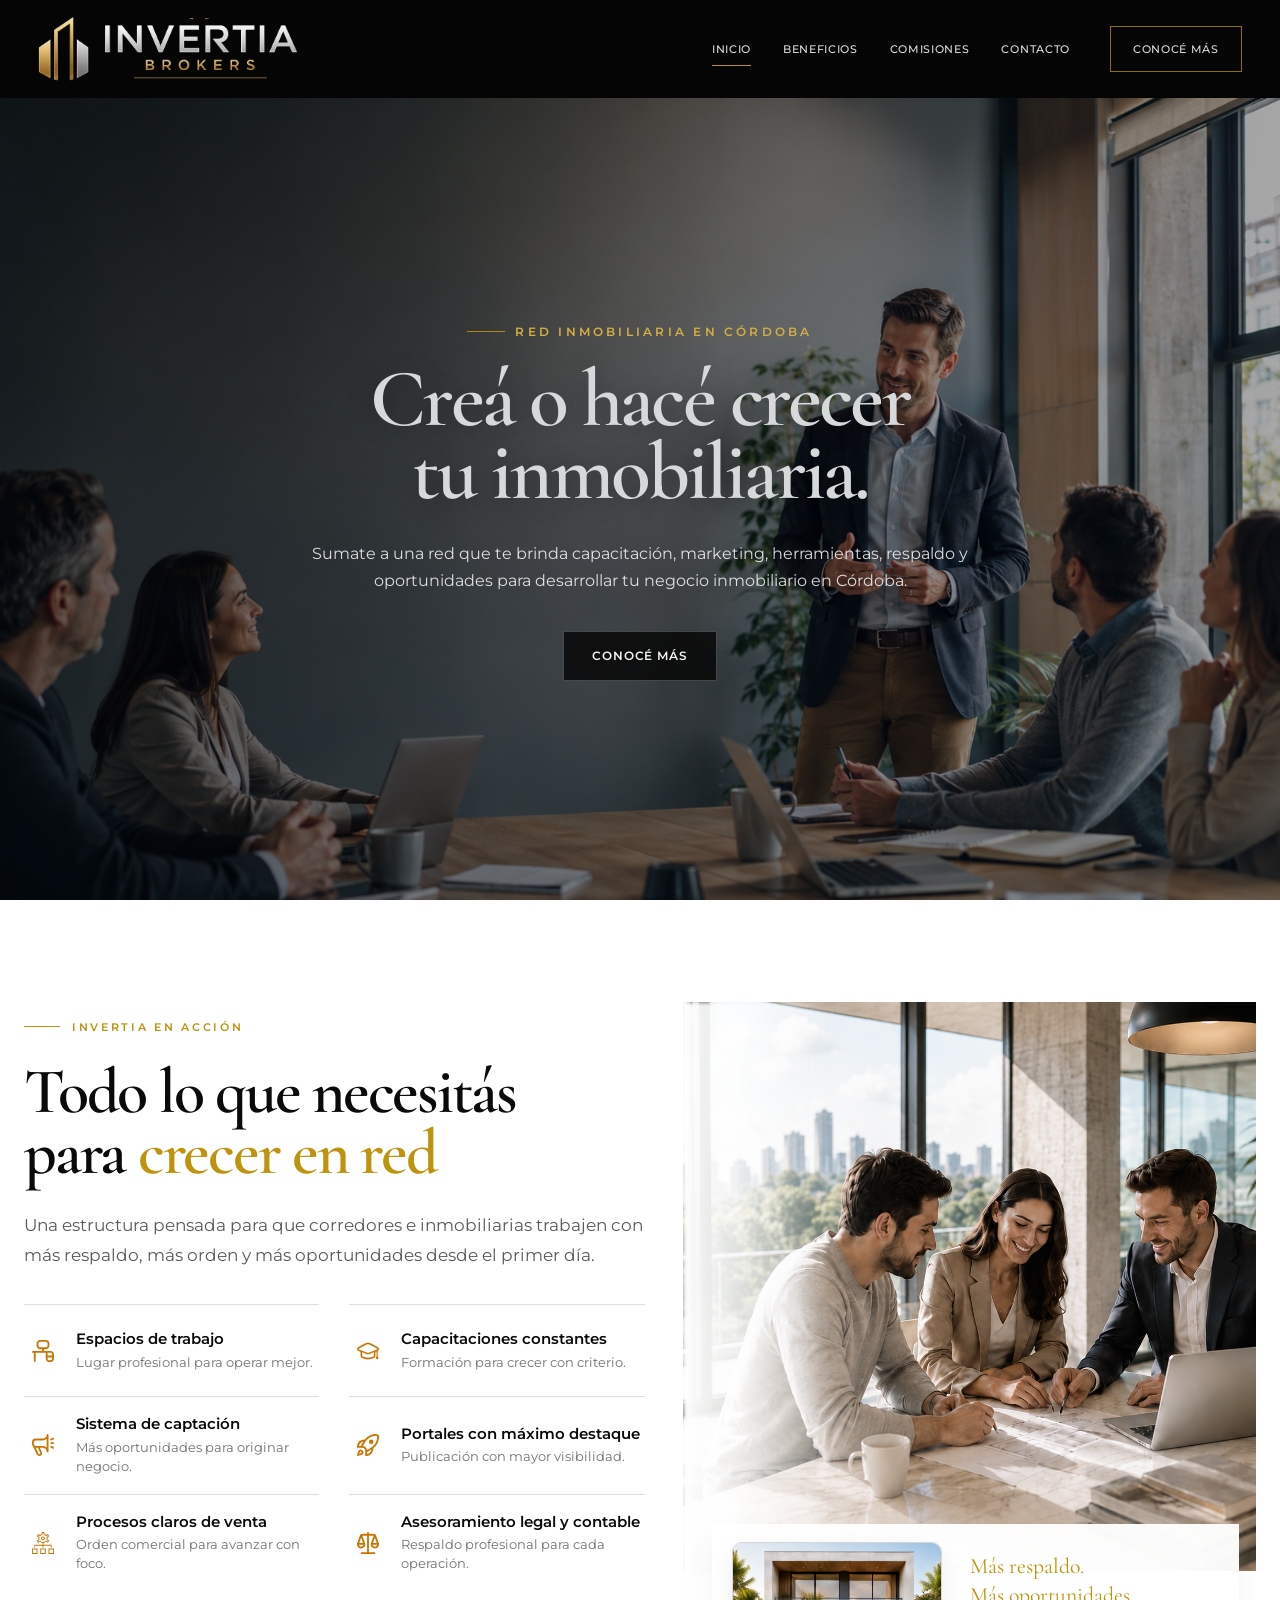
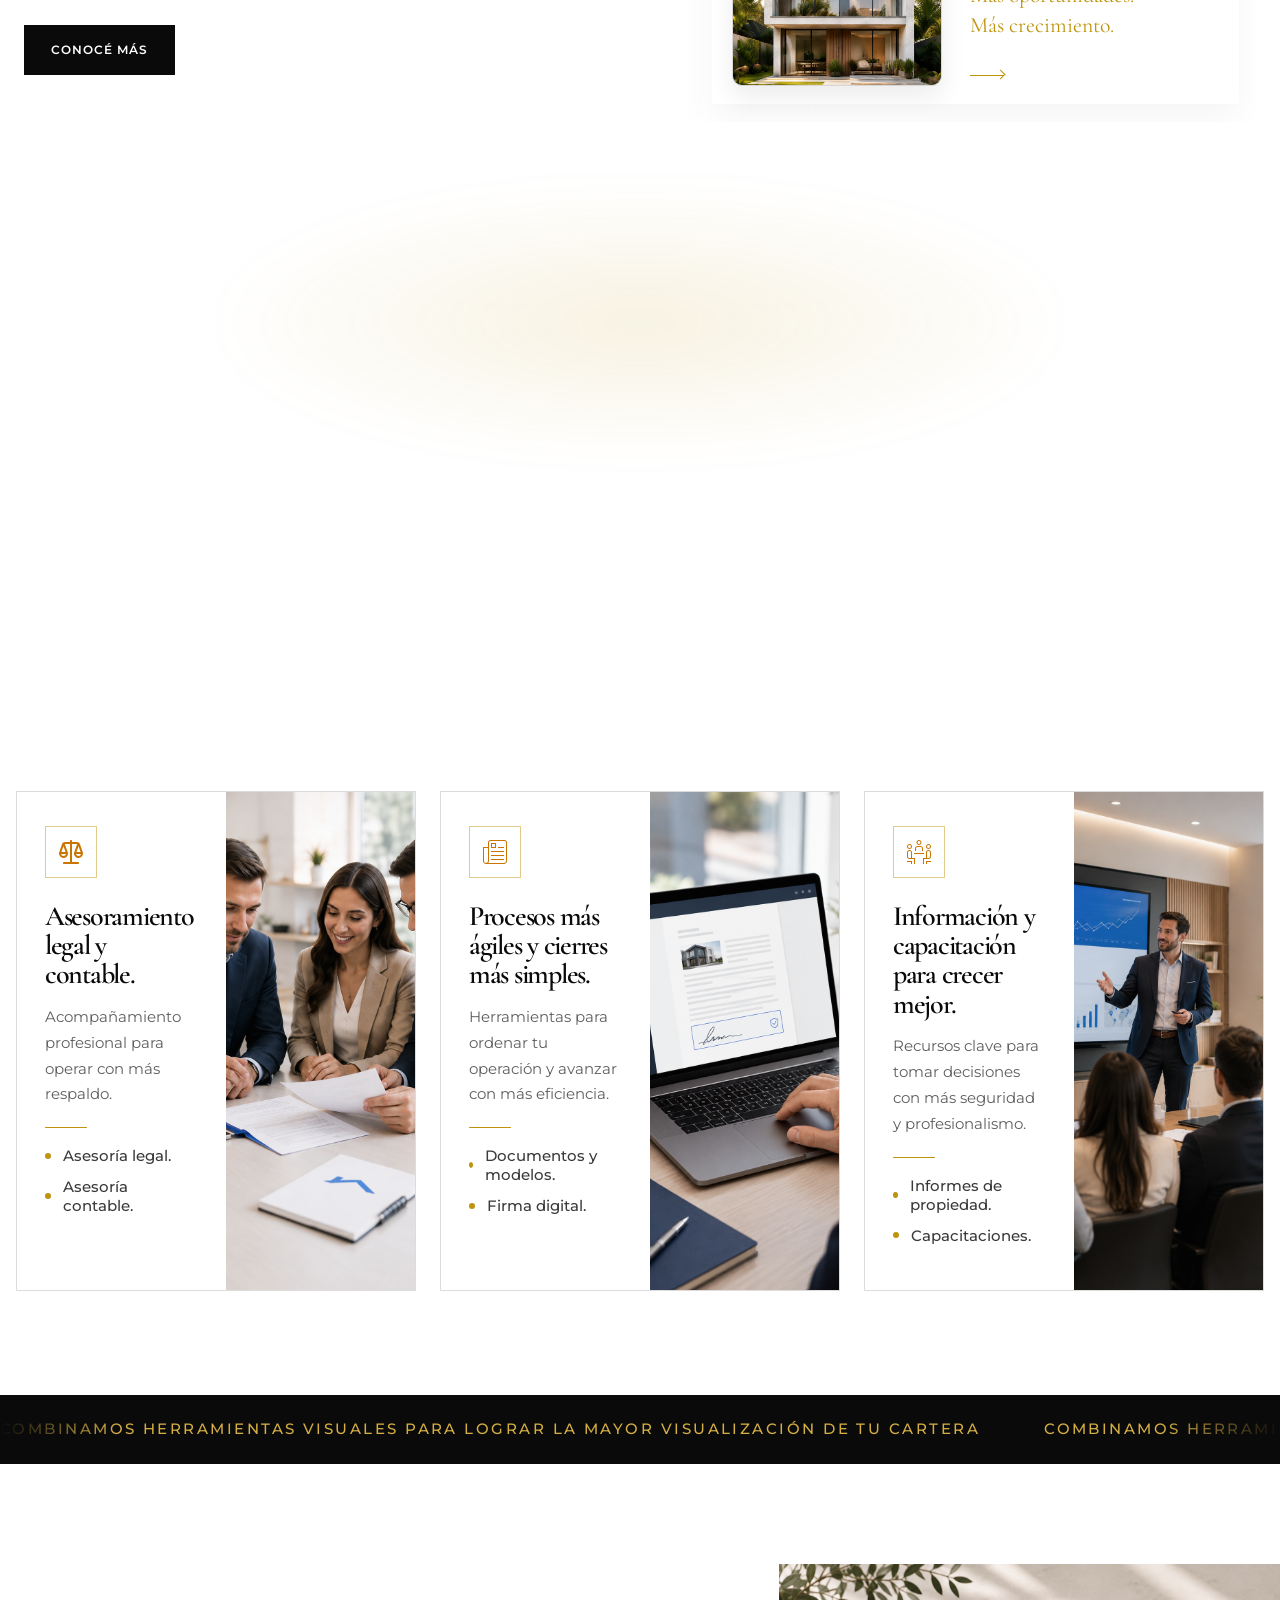
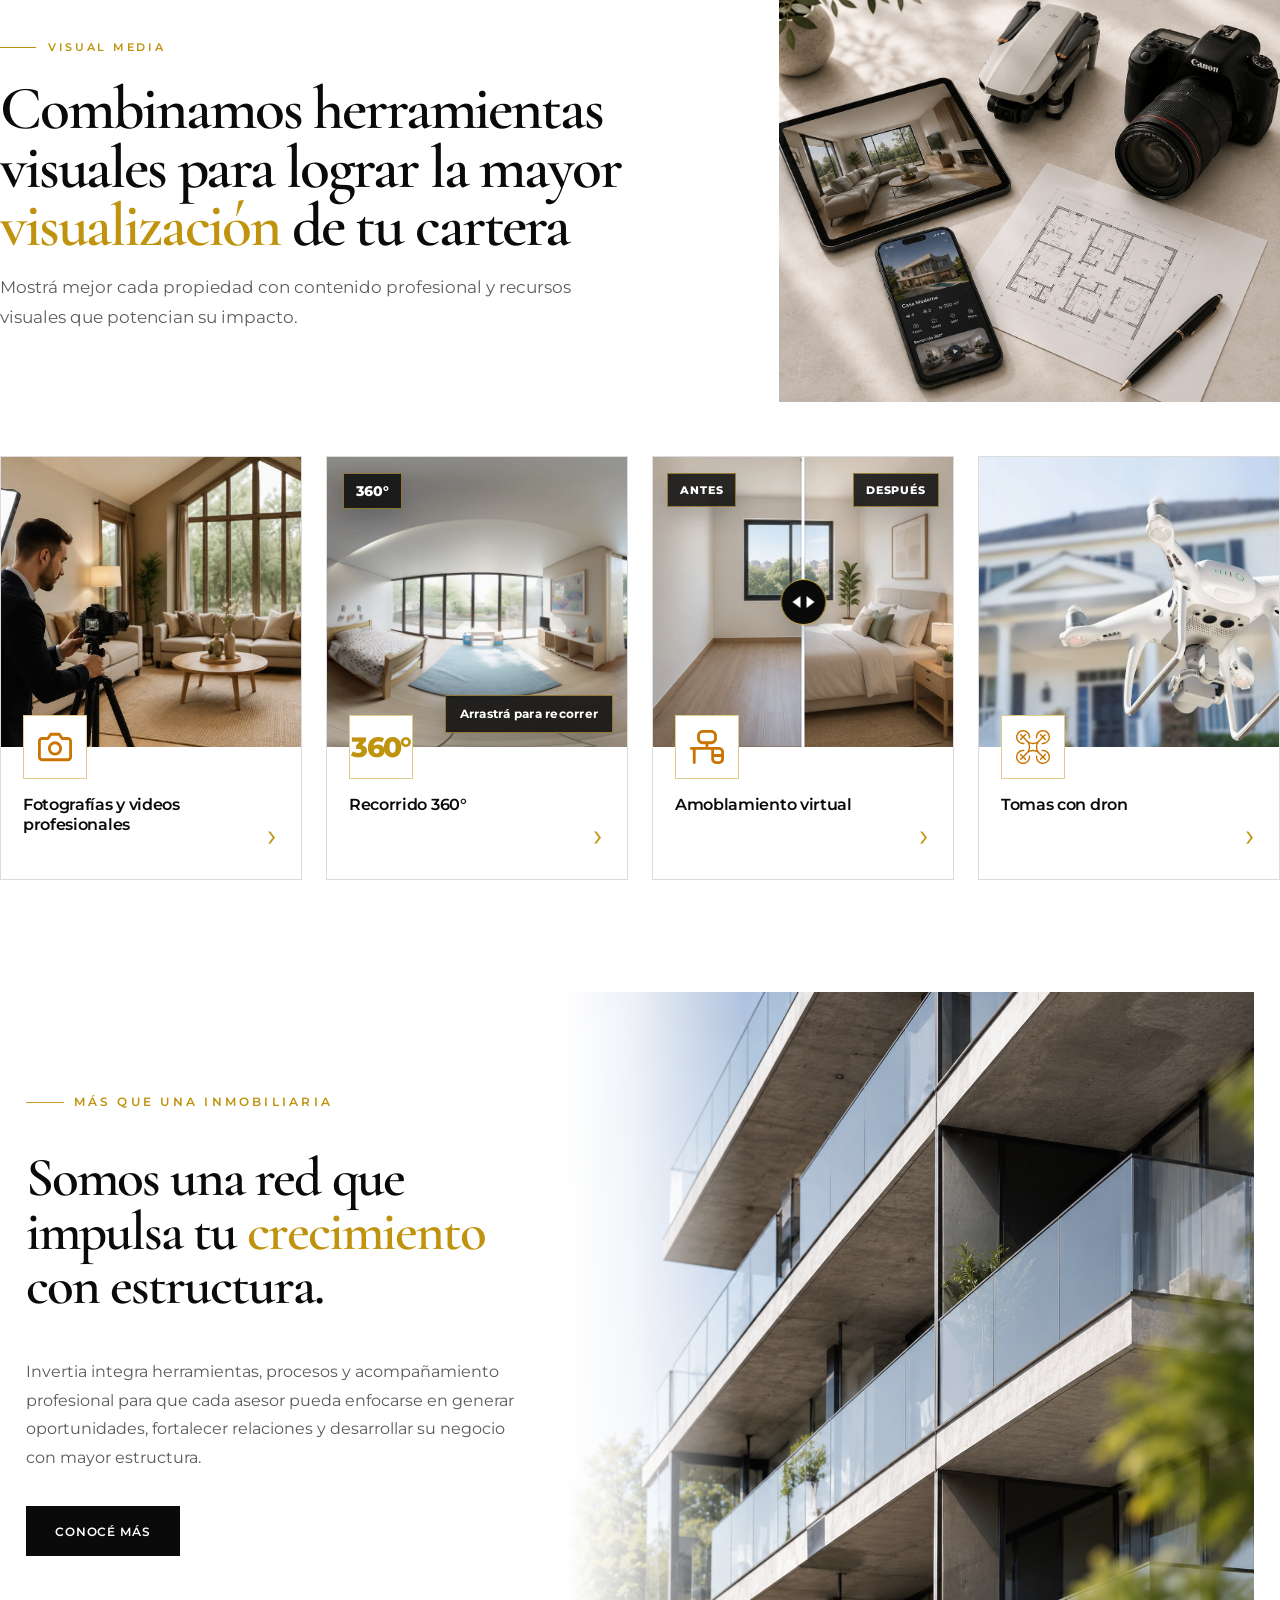
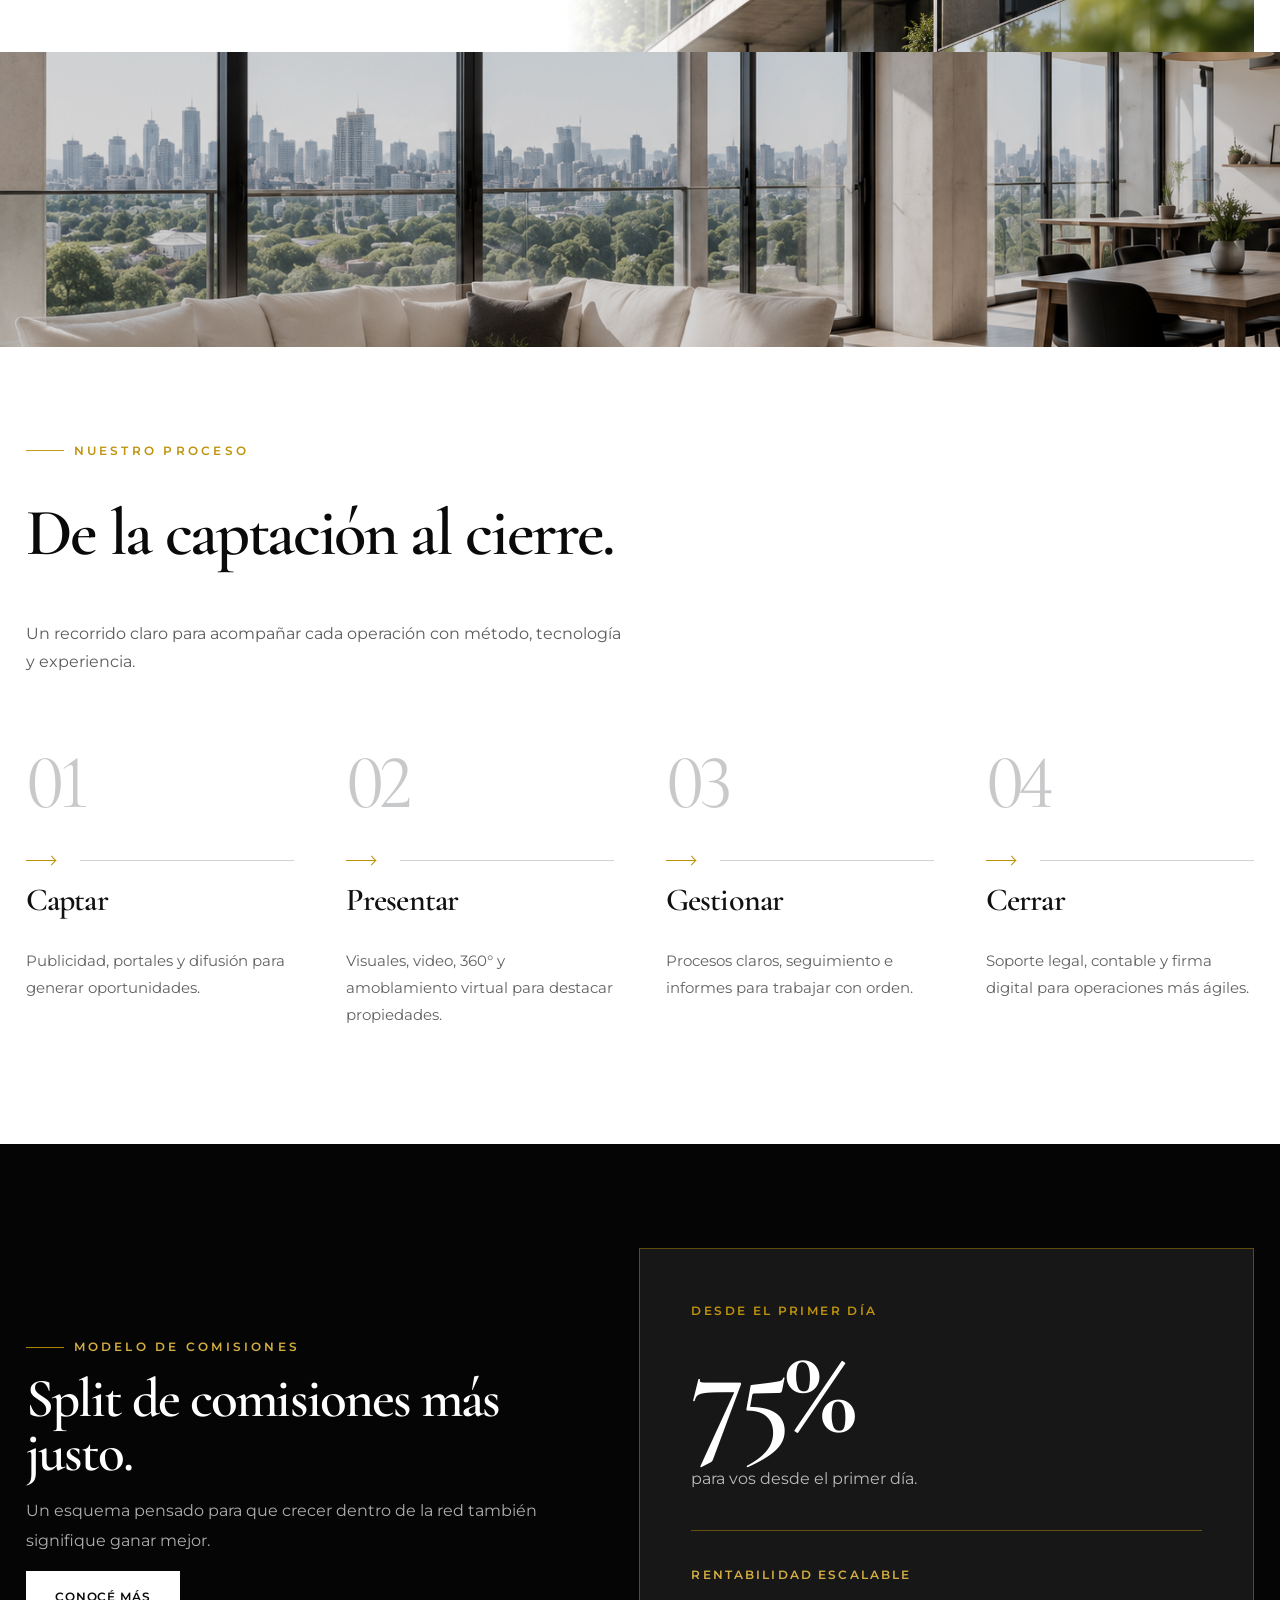
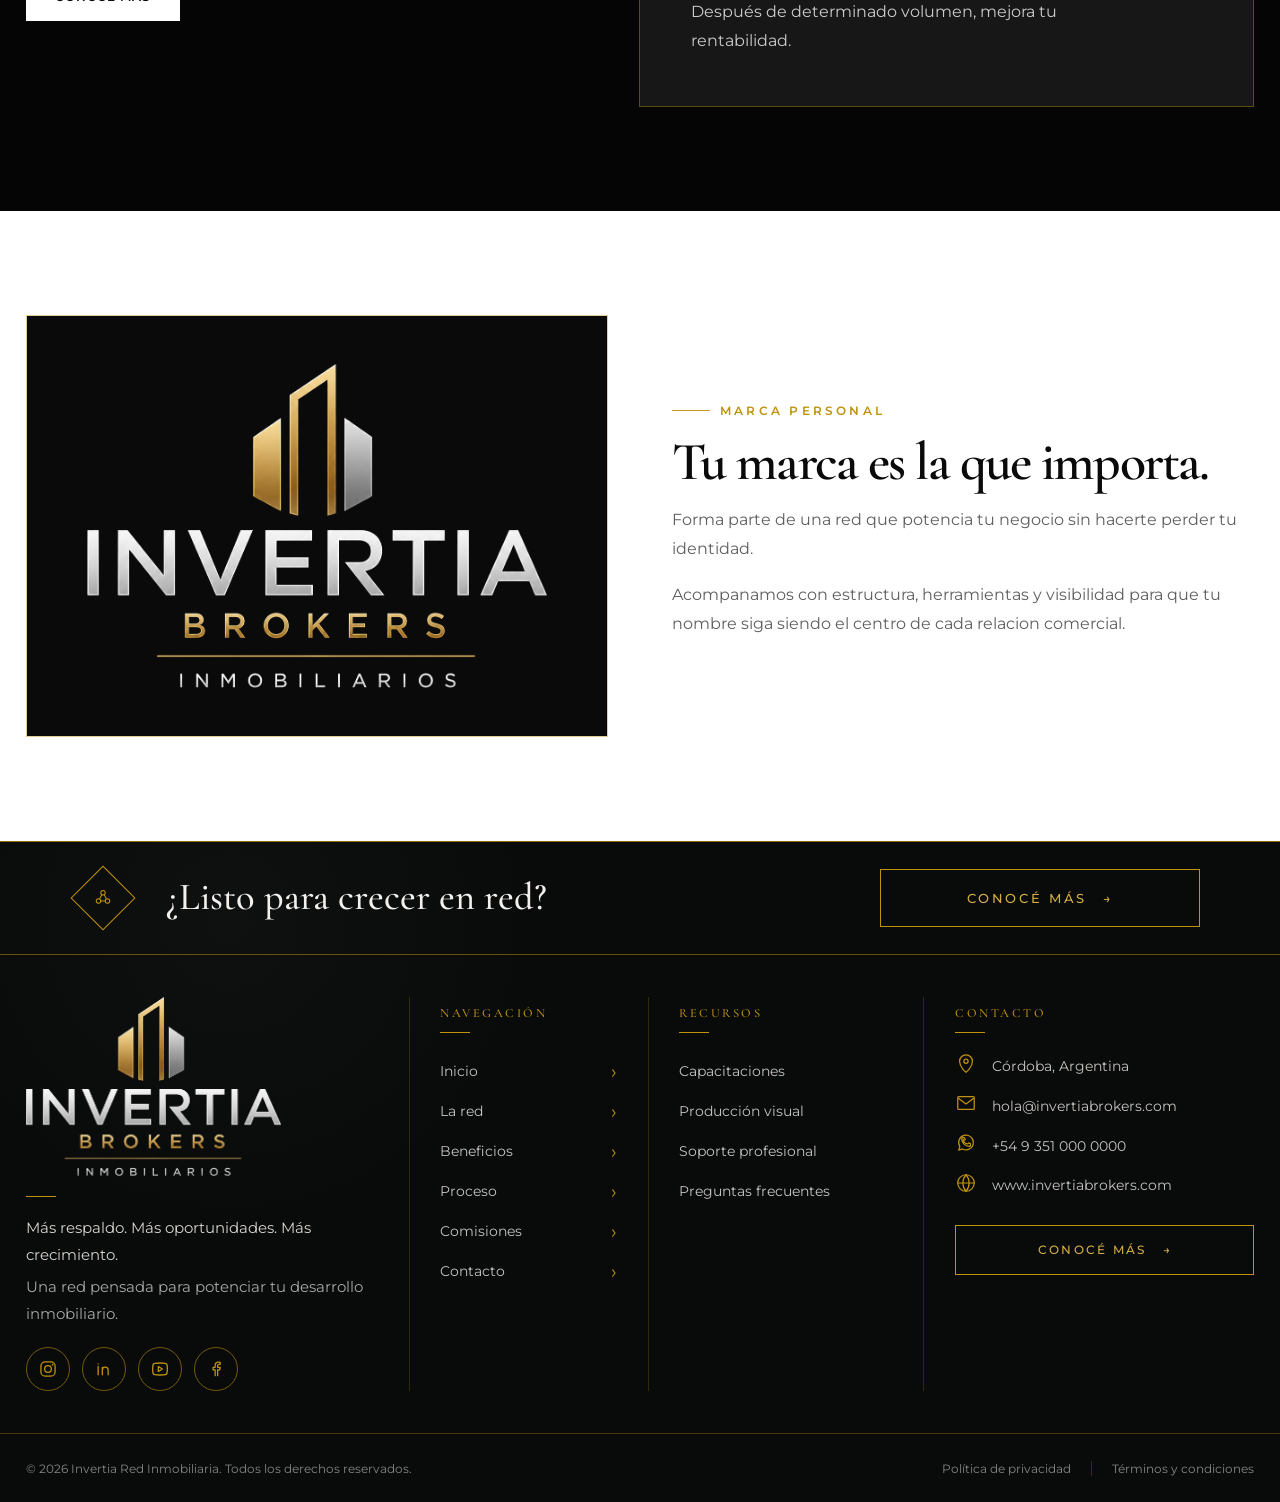
==== commit 3a1305ca: "feat: add benefits page and refine mobile benefits section" ====
--- a/index.html
+++ b/index.html
@@ -51,10 +51,10 @@
 
                 <nav class="nav" id="primary-nav">
                   <a href="#inicio">Inicio</a>
-                  <a href="#beneficios">Beneficios</a>
+                  <a href="beneficios.html">Beneficios</a>
                   <a href="#comisiones">Comisiones</a>
                   <a href="#contacto">Contacto</a>
-                  <a class="button button-primary nav-cta" href="sumate.html#sumate-form"
+                  <a class="button button-primary nav-cta" href="beneficios.html"
                     >CONOC&Eacute; M&Aacute;S</a
                   >
                 </nav>
@@ -80,7 +80,7 @@
                     herramientas, respaldo y oportunidades para desarrollar tu
                     negocio inmobiliario en C&oacute;rdoba.
                   </p>
-                  <a class="button button-hero" href="sumate.html#sumate-form">CONOC&Eacute; M&Aacute;S</a>
+                  <a class="button button-hero" href="beneficios.html">CONOC&Eacute; M&Aacute;S</a>
                 </div>
               </div>
             </div>
@@ -98,15 +98,25 @@
               </span>
 
               <h2 class="visibility-title">
-                Todo lo que necesit&aacute;s
-                <br />
-                para <span>crecer en red</span>
+                <span class="visibility-copy-desktop">
+                  Todo lo que necesit&aacute;s
+                  <br />
+                  para <em>crecer en red</em>
+                </span>
+                <span class="visibility-copy-mobile">
+                  Todo para <em>crecer en red</em>
+                </span>
               </h2>
 
               <p class="visibility-description">
-                Una estructura pensada para que corredores e inmobiliarias trabajen
-                con m&aacute;s respaldo, m&aacute;s orden y m&aacute;s oportunidades
-                desde el primer d&iacute;a.
+                <span class="visibility-copy-desktop">
+                  Una estructura pensada para que corredores e inmobiliarias trabajen
+                  con m&aacute;s respaldo, m&aacute;s orden y m&aacute;s oportunidades
+                  desde el primer d&iacute;a.
+                </span>
+                <span class="visibility-copy-mobile">
+                  M&aacute;s respaldo, herramientas y oportunidades para trabajar mejor.
+                </span>
               </p>
 
               <div class="visibility-features">
@@ -116,7 +126,10 @@
                   </span>
                   <span class="visibility-feature-body">
                     <strong>Espacios de trabajo</strong>
-                    <small>Lugar profesional para operar mejor.</small>
+                    <small>
+                      <span class="visibility-copy-desktop">Lugar profesional para operar mejor.</span>
+                      <span class="visibility-copy-mobile">Coworking y networking para operar mejor.</span>
+                    </small>
                   </span>
                   <span class="visibility-feature-check" aria-hidden="true">
                     <img src="assets/icons/check.svg" alt="" />
@@ -142,7 +155,10 @@
                   </span>
                   <span class="visibility-feature-body">
                     <strong>Sistema de captaci&oacute;n</strong>
-                    <small>M&aacute;s oportunidades para originar negocio.</small>
+                    <small>
+                      <span class="visibility-copy-desktop">M&aacute;s oportunidades para originar negocio.</span>
+                      <span class="visibility-copy-mobile">M&aacute;s oportunidades para generar negocio.</span>
+                    </small>
                   </span>
                   <span class="visibility-feature-check" aria-hidden="true">
                     <img src="assets/icons/check.svg" alt="" />
@@ -154,8 +170,14 @@
                     <img src="assets/icons/rocket-launch.svg" alt="" />
                   </span>
                   <span class="visibility-feature-body">
-                    <strong>Portales con m&aacute;ximo destaque</strong>
-                    <small>Publicaci&oacute;n con mayor visibilidad.</small>
+                    <strong>
+                      <span class="visibility-copy-desktop">Portales con m&aacute;ximo destaque</span>
+                      <span class="visibility-copy-mobile">Portales destacados</span>
+                    </strong>
+                    <small>
+                      <span class="visibility-copy-desktop">Publicaci&oacute;n con mayor visibilidad.</span>
+                      <span class="visibility-copy-mobile">Mayor alcance y visibilidad.</span>
+                    </small>
                   </span>
                   <span class="visibility-feature-check" aria-hidden="true">
                     <img src="assets/icons/check.svg" alt="" />
@@ -168,7 +190,10 @@
                   </span>
                   <span class="visibility-feature-body">
                     <strong>Procesos claros de venta</strong>
-                    <small>Orden comercial para avanzar con foco.</small>
+                    <small>
+                      <span class="visibility-copy-desktop">Orden comercial para avanzar con foco.</span>
+                      <span class="visibility-copy-mobile">Seguimiento y orden comercial.</span>
+                    </small>
                   </span>
                   <span class="visibility-feature-check" aria-hidden="true">
                     <img src="assets/icons/check.svg" alt="" />
@@ -180,7 +205,10 @@
                     <img src="assets/icons/equalizer.svg" alt="" />
                   </span>
                   <span class="visibility-feature-body">
-                    <strong>Asesoramiento legal y contable</strong>
+                    <strong>
+                      <span class="visibility-copy-desktop">Asesoramiento legal y contable</span>
+                      <span class="visibility-copy-mobile">Soporte legal y contable</span>
+                    </strong>
                     <small>Respaldo profesional para cada operaci&oacute;n.</small>
                   </span>
                   <span class="visibility-feature-check" aria-hidden="true">
@@ -190,8 +218,9 @@
 
               </div>
 
-              <a class="button visibility-primary-cta" href="sumate.html#sumate-form">
+              <a class="button visibility-primary-cta" href="beneficios.html">
                 CONOC&Eacute; M&Aacute;S
+                <span class="visibility-primary-cta-arrow" aria-hidden="true"></span>
               </a>
             </div>
 
@@ -223,7 +252,7 @@
           <div class="barrier-panel reveal">
             <h2>Arranc&aacute; sin barreras</h2>
             <p>Sin inversi&oacute;n inicial.</p>
-            <a class="button button-primary" href="sumate.html#sumate-form">CONOC&Eacute; M&Aacute;S</a>
+            <a class="button button-primary" href="beneficios.html">CONOC&Eacute; M&Aacute;S</a>
           </div>
         </div>
       </section>
@@ -476,7 +505,7 @@
               oportunidades, fortalecer relaciones y desarrollar su negocio
               con mayor estructura.
             </p>
-            <a class="button button-primary" href="sumate.html#sumate-form">CONOC&Eacute; M&Aacute;S</a>
+            <a class="button button-primary" href="beneficios.html">CONOC&Eacute; M&Aacute;S</a>
           </div>
 
           <div class="network-story-media reveal reveal-delay">
@@ -546,7 +575,7 @@
               Un esquema pensado para que crecer dentro de la red tambi&eacute;n
               signifique ganar mejor.
             </p>
-            <a class="button button-light" href="sumate.html#sumate-form"
+            <a class="button button-light" href="beneficios.html"
               >CONOC&Eacute; M&Aacute;S</a
             >
           </div>
@@ -606,7 +635,7 @@
             </svg>
           </span>
           <h2>&iquest;Listo para crecer en red?</h2>
-          <a class="footer-cta-button" href="sumate.html#sumate-form">
+          <a class="footer-cta-button" href="beneficios.html#formulario">
             CONOC&Eacute; M&Aacute;S <span aria-hidden="true">&rarr;</span>
           </a>
         </div>
@@ -657,7 +686,7 @@
           <ul>
             <li><a href="#inicio">Inicio</a></li>
             <li><a href="#network-story-title">La red</a></li>
-            <li><a href="#beneficios">Beneficios</a></li>
+            <li><a href="beneficios.html">Beneficios</a></li>
             <li><a href="#network-process-title">Proceso</a></li>
             <li><a href="#comisiones">Comisiones</a></li>
             <li><a href="#contacto">Contacto</a></li>
@@ -722,7 +751,7 @@
               </a>
             </li>
           </ul>
-          <a class="footer-contact-cta" href="sumate.html#sumate-form">
+          <a class="footer-contact-cta" href="beneficios.html#formulario">
             CONOC&Eacute; M&Aacute;S <span aria-hidden="true">&rarr;</span>
           </a>
         </section>
--- a/styles.css
+++ b/styles.css
@@ -2193,9 +2193,9 @@
 
 /* Editorial real-estate direction */
 :root {
-  --color-primary: #9a815d;
-  --color-primary-dark: #765f40;
-  --color-primary-soft: rgba(154, 129, 93, 0.12);
+  --color-primary: #bf930d;
+  --color-primary-dark: #8a6a09;
+  --color-primary-soft: rgba(191, 147, 13, 0.12);
   --color-bg: #ffffff;
   --color-white: #ffffff;
   --color-text: #0a0a0a;
@@ -2210,8 +2210,8 @@
   --color-navy-soft: var(--color-black-soft);
   --color-ivory: var(--color-white);
   --color-ivory-light: var(--color-white);
-  --color-champagne: #9a815d;
-  --color-champagne-soft: #b5a17f;
+  --color-champagne: #bf930d;
+  --color-champagne-soft: #d4ae42;
   --shadow-soft: 0 18px 44px rgba(5, 5, 5, 0.07);
   --shadow-hover: 0 22px 54px rgba(5, 5, 5, 0.11);
   --radius-xl: 18px;
@@ -2419,7 +2419,7 @@
   min-height: 46px;
   margin-left: 8px;
   padding-inline: 22px;
-  border-color: rgba(154, 129, 93, 0.74);
+  border-color: rgba(191, 147, 13, 0.74);
   color: var(--color-ivory-light);
   background: transparent;
 }
@@ -2432,7 +2432,7 @@
 }
 
 .menu-toggle {
-  border: 1px solid rgba(154, 129, 93, 0.5);
+  border: 1px solid rgba(191, 147, 13, 0.5);
   border-radius: 0;
   background: var(--color-navy-soft);
   box-shadow: none;
@@ -2644,7 +2644,7 @@
 
 .visibility-feature-card:hover,
 .visibility-feature-card:focus-within {
-  border-color: rgba(154, 129, 93, 0.82);
+  border-color: rgba(191, 147, 13, 0.82);
   background: transparent;
   box-shadow: none;
   transform: none;
@@ -2661,7 +2661,7 @@
 }
 
 .visibility-feature-icon img {
-  filter: brightness(0) saturate(100%) invert(65%) sepia(24%) saturate(833%) hue-rotate(359deg) brightness(91%) contrast(82%);
+  filter: brightness(0) saturate(100%) invert(45%) sepia(86%) saturate(783%) hue-rotate(5deg) brightness(89%) contrast(99%);
 }
 
 .visibility-feature-check {
@@ -2696,7 +2696,7 @@
   min-height: 590px;
   overflow: hidden;
   padding: 0;
-  border-left: 1px solid rgba(154, 129, 93, 0.45);
+  border-left: 1px solid rgba(191, 147, 13, 0.45);
   background: var(--color-ivory-light);
 }
 
@@ -2805,7 +2805,7 @@
 
 .tools-support-card:hover,
 .tools-support-card:focus-within {
-  border-color: rgba(154, 129, 93, 0.8);
+  border-color: rgba(191, 147, 13, 0.8);
   box-shadow: var(--shadow-soft);
   transform: translateY(-4px);
 }
@@ -2818,7 +2818,7 @@
   width: 52px;
   height: 52px;
   margin-bottom: 24px;
-  border: 1px solid rgba(154, 129, 93, 0.48);
+  border: 1px solid rgba(191, 147, 13, 0.48);
   border-radius: 0;
   background: transparent;
 }
@@ -2826,7 +2826,7 @@
 .tools-support-icon img {
   width: 24px;
   height: 24px;
-  filter: brightness(0) saturate(100%) invert(65%) sepia(24%) saturate(833%) hue-rotate(359deg) brightness(91%) contrast(82%);
+  filter: brightness(0) saturate(100%) invert(45%) sepia(86%) saturate(783%) hue-rotate(5deg) brightness(89%) contrast(99%);
 }
 
 .tools-support-text h3 {
@@ -2958,7 +2958,7 @@
 }
 
 .visual-media-orbit {
-  border-color: rgba(154, 129, 93, 0.28);
+  border-color: rgba(191, 147, 13, 0.28);
 }
 
 .visual-media-graphic-dots {
@@ -2968,7 +2968,7 @@
 
 .visual-media-house-card,
 .visual-media-floating {
-  border: 1px solid rgba(154, 129, 93, 0.26);
+  border: 1px solid rgba(191, 147, 13, 0.26);
   border-radius: 0;
   background: var(--color-ivory-light);
   box-shadow: var(--shadow-soft);
@@ -2986,19 +2986,19 @@
 .visual-media-house-line {
   background: linear-gradient(
     90deg,
-    rgba(154, 129, 93, 0.3),
-    rgba(181, 161, 127, 0.72)
+    rgba(191, 147, 13, 0.3),
+    rgba(212, 174, 66, 0.72)
   );
 }
 
 .visual-media-house-knob {
   background: var(--color-champagne);
-  box-shadow: 0 0 0 6px rgba(154, 129, 93, 0.12);
+  box-shadow: 0 0 0 6px rgba(191, 147, 13, 0.12);
 }
 
 .visual-media-floating img {
-  filter: brightness(0) saturate(100%) invert(65%) sepia(24%) saturate(833%)
-    hue-rotate(359deg) brightness(91%) contrast(82%);
+  filter: brightness(0) saturate(100%) invert(45%) sepia(86%) saturate(783%)
+    hue-rotate(5deg) brightness(89%) contrast(99%);
 }
 
 .visual-media-cards {
@@ -3014,7 +3014,7 @@
 
 .visual-media-card:hover,
 .visual-media-card:focus-within {
-  border-color: rgba(154, 129, 93, 0.8);
+  border-color: rgba(191, 147, 13, 0.8);
   box-shadow: var(--shadow-soft);
   transform: translateY(-4px);
 }
@@ -3045,14 +3045,14 @@
   left: 22px;
   width: 64px;
   height: 64px;
-  border: 1px solid rgba(154, 129, 93, 0.48);
+  border: 1px solid rgba(191, 147, 13, 0.48);
   border-radius: 0;
   background: var(--color-ivory-light);
   box-shadow: none;
 }
 
 .visual-media-card-icon img {
-  filter: brightness(0) saturate(100%) invert(65%) sepia(24%) saturate(833%) hue-rotate(359deg) brightness(91%) contrast(82%);
+  filter: brightness(0) saturate(100%) invert(45%) sepia(86%) saturate(783%) hue-rotate(5deg) brightness(89%) contrast(99%);
 }
 
 .visual-media-card-icon-text,
@@ -3063,7 +3063,7 @@
 .visual-media-panorama-badge,
 .visual-media-panorama-hint,
 .visual-media-compare-label {
-  border-color: rgba(181, 161, 127, 0.62);
+  border-color: rgba(212, 174, 66, 0.62);
   border-radius: 0;
   background: rgba(10, 10, 10, 0.84);
 }
@@ -3203,7 +3203,7 @@
   right: 12.5%;
   left: 12.5%;
   height: 1px;
-  background: rgba(154, 129, 93, 0.46);
+  background: rgba(191, 147, 13, 0.46);
   content: "";
 }
 
@@ -3243,7 +3243,7 @@
   height: 48px;
   margin: 0 auto 24px;
   place-items: center;
-  border: 1px solid rgba(181, 161, 127, 0.42);
+  border: 1px solid rgba(212, 174, 66, 0.42);
   border-radius: 50%;
   color: var(--color-ivory-light);
   background: var(--color-navy-deep);
@@ -3368,7 +3368,7 @@
 
 .commission-panel {
   padding: clamp(38px, 4vw, 58px);
-  border: 1px solid rgba(154, 129, 93, 0.42);
+  border: 1px solid rgba(191, 147, 13, 0.42);
   border-radius: 0;
   background: var(--color-navy-soft);
   box-shadow: none;
@@ -3439,7 +3439,7 @@
   left: 0;
   width: 100%;
   height: 1px;
-  background: rgba(154, 129, 93, 0.46);
+  background: rgba(191, 147, 13, 0.46);
   content: "";
 }
 
@@ -3563,7 +3563,7 @@
 
 .brand-card {
   padding: 0;
-  border: 1px solid rgba(154, 129, 93, 0.44);
+  border: 1px solid rgba(191, 147, 13, 0.44);
   border-radius: 0;
   background: transparent;
   box-shadow: none;
@@ -3588,7 +3588,7 @@
 
 .site-footer {
   padding: 64px 0;
-  border-top: 1px solid rgba(154, 129, 93, 0.3);
+  border-top: 1px solid rgba(191, 147, 13, 0.3);
   color: var(--color-white);
   background: var(--color-navy-deep);
 }
@@ -3677,7 +3677,7 @@
   .nav {
     top: calc(100% + 1px);
     padding: 18px;
-    border: 1px solid rgba(154, 129, 93, 0.32);
+    border: 1px solid rgba(191, 147, 13, 0.32);
     border-radius: 0;
     background: rgba(5, 5, 5, 0.98);
     box-shadow: 0 22px 44px rgba(5, 5, 5, 0.18);
@@ -3736,7 +3736,7 @@
 
   .visibility-right {
     min-height: 460px;
-    border-top: 1px solid rgba(154, 129, 93, 0.45);
+    border-top: 1px solid rgba(191, 147, 13, 0.45);
     border-left: 0;
   }
 
@@ -4073,6 +4073,220 @@
 
   .site-footer {
     padding: 54px 0;
+  }
+}
+
+.visibility-copy-mobile,
+.visibility-primary-cta-arrow {
+  display: none;
+}
+
+.visibility-title > .visibility-copy-desktop {
+  color: inherit;
+  background: none;
+}
+
+.visibility-title em {
+  color: var(--color-champagne);
+  font-style: normal;
+}
+
+@media (max-width: 640px) {
+  .visibility-section {
+    background: #ffffff;
+  }
+
+  .visibility-section .visibility-inner {
+    width: min(calc(100% - 32px), 1420px);
+    padding: 48px 0 38px;
+  }
+
+  .visibility-section .visibility-content {
+    gap: 0;
+  }
+
+  .visibility-section .visibility-left {
+    max-width: none;
+    padding: 0;
+  }
+
+  .visibility-copy-desktop {
+    display: none;
+  }
+
+  .visibility-copy-mobile {
+    display: inline;
+  }
+
+  .visibility-title > .visibility-copy-mobile {
+    display: block;
+    color: inherit;
+    background: none;
+  }
+
+  .visibility-section .visibility-pill {
+    font-size: 0.68rem;
+    letter-spacing: 0.2em;
+  }
+
+  .visibility-section .visibility-title {
+    max-width: 440px;
+    margin: 24px auto 0;
+    font-size: clamp(3.15rem, 13.8vw, 4rem);
+    line-height: 0.92;
+    letter-spacing: -0.045em;
+  }
+
+  .visibility-section .visibility-description {
+    max-width: 370px;
+    margin: 22px auto 30px;
+    color: rgba(10, 10, 10, 0.72);
+    font-size: 0.96rem;
+    line-height: 1.62;
+  }
+
+  .visibility-section .visibility-features {
+    grid-template-columns: 1fr;
+    gap: 10px;
+    margin-bottom: 18px;
+  }
+
+  .visibility-section .visibility-feature-card,
+  .visibility-section .visibility-feature-card:last-child {
+    display: grid;
+    grid-template-columns: 42px minmax(0, 1fr) 34px;
+    gap: 13px;
+    align-items: center;
+    width: 100%;
+    min-height: 106px;
+    padding: 16px 14px;
+    border: 1px solid rgba(191, 147, 13, 0.17);
+    border-radius: 16px;
+    color: #ffffff;
+    background: linear-gradient(135deg, #1a1a1a 0%, #111111 55%, #0c0c0c 100%);
+    box-shadow: 0 8px 22px rgba(9, 9, 9, 0.07);
+    text-align: left;
+  }
+
+  .visibility-section .visibility-feature-card:hover,
+  .visibility-section .visibility-feature-card:focus-within {
+    border-color: rgba(191, 147, 13, 0.17);
+    background: linear-gradient(135deg, #1a1a1a 0%, #111111 55%, #0c0c0c 100%);
+    box-shadow: 0 8px 22px rgba(9, 9, 9, 0.07);
+    transform: none;
+  }
+
+  .visibility-section .visibility-feature-icon {
+    width: 42px;
+    height: 42px;
+  }
+
+  .visibility-section .visibility-feature-icon img {
+    width: 31px;
+    height: 31px;
+    filter: brightness(0) saturate(100%) invert(45%) sepia(86%) saturate(783%) hue-rotate(5deg) brightness(89%) contrast(99%);
+  }
+
+  .visibility-section .visibility-feature-body {
+    display: grid;
+    gap: 4px;
+    justify-items: start;
+    min-width: 0;
+  }
+
+  .visibility-section .visibility-feature-body strong {
+    color: #ffffff;
+    font-size: 0.94rem;
+    font-weight: 600;
+    line-height: 1.28;
+  }
+
+  .visibility-section .visibility-feature-body small {
+    color: rgba(239, 239, 237, 0.76);
+    font-size: 0.82rem;
+    line-height: 1.48;
+  }
+
+  .visibility-section .visibility-feature-check {
+    display: grid;
+    width: 34px;
+    height: 34px;
+    place-items: center;
+    border-radius: 50%;
+    background: linear-gradient(135deg, #d4a72d, #bf930d);
+    box-shadow: inset 0 0 0 1px rgba(255, 255, 255, 0.16);
+  }
+
+  .visibility-section .visibility-feature-check img {
+    width: 16px;
+    height: 16px;
+    filter: brightness(0) invert(1);
+  }
+
+  .visibility-section .visibility-primary-cta {
+    position: relative;
+    width: 100%;
+    min-height: 60px;
+    margin-top: 2px;
+    padding: 0.9rem 3.4rem 0.9rem 1.5rem;
+    border: 1px solid rgba(142, 103, 4, 0.34);
+    border-radius: 12px;
+    color: #0b0b0b;
+    background: linear-gradient(135deg, #d4a72d, #bf930d);
+    box-shadow: 0 10px 24px rgba(191, 147, 13, 0.14);
+  }
+
+  .visibility-section .visibility-primary-cta:hover,
+  .visibility-section .visibility-primary-cta:focus-visible {
+    border-color: rgba(142, 103, 4, 0.5);
+    color: #0b0b0b;
+    background: linear-gradient(135deg, #d4a72d, #bf930d);
+    box-shadow: 0 10px 24px rgba(191, 147, 13, 0.14);
+    transform: none;
+  }
+
+  .visibility-primary-cta-arrow {
+    position: absolute;
+    top: 50%;
+    right: 23px;
+    display: block;
+    width: 20px;
+    height: 10px;
+    border-bottom: 1.5px solid currentColor;
+    transform: translateY(-50%);
+  }
+
+  .visibility-primary-cta-arrow::after {
+    position: absolute;
+    right: 0;
+    bottom: -3px;
+    width: 7px;
+    height: 7px;
+    border-top: 1.5px solid currentColor;
+    border-right: 1.5px solid currentColor;
+    content: "";
+    transform: rotate(45deg);
+  }
+
+  .visibility-section .visibility-right {
+    min-height: clamp(220px, 58vw, 265px);
+    margin-top: 28px;
+    overflow: hidden;
+    border-radius: 16px;
+  }
+
+  .visibility-section .visibility-right::before {
+    display: none;
+  }
+
+  .visibility-section .visibility-visual-image {
+    width: 100%;
+    height: 100%;
+    object-position: center 42%;
+  }
+
+  .visibility-editorial {
+    display: none;
   }
 }
 
@@ -4098,7 +4312,7 @@
 
 /* Premium footer */
 .site-footer {
-  --footer-gold: #9a815d;
+  --footer-gold: #bf930d;
   --footer-text: #f1f0ed;
   --footer-muted: #a7a7a5;
   padding: 0;
@@ -4111,8 +4325,8 @@
 }
 
 .footer-cta {
-  border-top: 1px solid rgba(154, 129, 93, 0.72);
-  border-bottom: 1px solid rgba(154, 129, 93, 0.52);
+  border-top: 1px solid rgba(191, 147, 13, 0.72);
+  border-bottom: 1px solid rgba(191, 147, 13, 0.52);
 }
 
 .footer-cta-inner {
@@ -4160,7 +4374,7 @@
   gap: 16px;
   min-height: 58px;
   border: 1px solid var(--footer-gold);
-  color: #b5a17f;
+  color: #d4ae42;
   font-size: 0.82rem;
   font-weight: 500;
   letter-spacing: 0.2em;
@@ -4173,11 +4387,11 @@
 .footer-contact-cta:hover,
 .footer-contact-cta:focus-visible {
   color: #0a0a0a;
-  background: #a68c66;
+  background: #bf930d;
 }
 
 .site-footer a:focus-visible {
-  outline: 2px solid #b5a17f;
+  outline: 2px solid #d4ae42;
   outline-offset: 4px;
 }
 
@@ -4202,7 +4416,7 @@
 }
 
 .footer-main-grid > * + * {
-  border-left: 1px solid rgba(154, 129, 93, 0.22);
+  border-left: 1px solid rgba(191, 147, 13, 0.22);
 }
 
 .footer-brand img {
@@ -4249,9 +4463,9 @@
   width: 44px;
   height: 44px;
   place-items: center;
-  border: 1px solid rgba(154, 129, 93, 0.58);
+  border: 1px solid rgba(191, 147, 13, 0.58);
   border-radius: 50%;
-  color: #a58b64;
+  color: #bf930d;
   cursor: default;
 }
 
@@ -4271,7 +4485,7 @@
 
 .footer-column h3 {
   margin: 8px 0 20px;
-  color: #a58b64;
+  color: #bf930d;
   font-size: 0.78rem;
   font-weight: 500;
   letter-spacing: 0.2em;
@@ -4316,7 +4530,7 @@
 .footer-navigation a:focus-visible,
 .footer-contact a:hover,
 .footer-contact a:focus-visible {
-  color: #b5a17f;
+  color: #d4ae42;
 }
 
 .footer-contact ul {
@@ -4355,7 +4569,7 @@
 }
 
 .footer-legal {
-  border-top: 1px solid rgba(154, 129, 93, 0.34);
+  border-top: 1px solid rgba(191, 147, 13, 0.34);
 }
 
 .footer-legal-inner {
@@ -4381,7 +4595,7 @@
 .footer-legal-inner > div span + span {
   margin-left: 20px;
   padding-left: 20px;
-  border-left: 1px solid rgba(154, 129, 93, 0.26);
+  border-left: 1px solid rgba(191, 147, 13, 0.26);
 }
 
 @media (max-width: 1080px) {
@@ -4408,7 +4622,7 @@
   }
 
   .footer-main-grid > :nth-child(n + 3) {
-    border-top: 1px solid rgba(154, 129, 93, 0.22);
+    border-top: 1px solid rgba(191, 147, 13, 0.22);
   }
 }
 
@@ -4448,7 +4662,7 @@
   }
 
   .footer-main-grid > * + * {
-    border-top: 1px solid rgba(154, 129, 93, 0.22);
+    border-top: 1px solid rgba(191, 147, 13, 0.22);
   }
 
   .footer-brand {
@@ -4556,7 +4770,7 @@
 .hero .eyebrow-hero {
   justify-content: center;
   margin-bottom: 24px;
-  color: #b29e7b;
+  color: #d4ae42;
 }
 
 .hero h1,
@@ -4679,7 +4893,7 @@
 .visibility-editorial p {
   align-self: end;
   margin: 0;
-  color: #8d7554;
+  color: #bf930d;
   font-family: "Cormorant Garamond", Georgia, serif;
   font-size: clamp(1.2rem, 1.7vw, 1.55rem);
   line-height: 1.35;
@@ -4690,7 +4904,7 @@
   align-self: start;
   width: 34px;
   height: 14px;
-  border-bottom: 1px solid #967a55;
+  border-bottom: 1px solid #bf930d;
 }
 
 .visibility-editorial > span::after {
@@ -4699,8 +4913,8 @@
   bottom: -3px;
   width: 7px;
   height: 7px;
-  border-top: 1px solid #967a55;
-  border-right: 1px solid #967a55;
+  border-top: 1px solid #bf930d;
+  border-right: 1px solid #bf930d;
   transform: rotate(45deg);
   content: "";
 }
@@ -4721,9 +4935,9 @@
   height: clamp(190px, 20vw, 260px);
   background: radial-gradient(
     ellipse at center,
-    rgba(154, 129, 93, 0.12) 0%,
-    rgba(154, 129, 93, 0.055) 44%,
-    rgba(154, 129, 93, 0) 74%
+    rgba(191, 147, 13, 0.12) 0%,
+    rgba(191, 147, 13, 0.055) 44%,
+    rgba(191, 147, 13, 0) 74%
   );
   filter: blur(20px);
   transform: translate(-50%, -50%);
@@ -4772,10 +4986,10 @@
 
 .barrier-section .barrier-panel .button:hover,
 .barrier-section .barrier-panel .button:focus-visible {
-  border-color: rgba(181, 161, 127, 0.78);
+  border-color: rgba(212, 174, 66, 0.78);
   box-shadow:
-    0 0 0 1px rgba(181, 161, 127, 0.2),
-    0 10px 28px rgba(154, 129, 93, 0.14);
+    0 0 0 1px rgba(212, 174, 66, 0.2),
+    0 10px 28px rgba(191, 147, 13, 0.14);
 }
 
 .network-story-layout {
@@ -4912,7 +5126,7 @@
   left: 0;
   width: 29px;
   height: 1px;
-  background: #927550;
+  background: #bf930d;
   content: "";
 }
 
@@ -4922,8 +5136,8 @@
   left: 22px;
   width: 7px;
   height: 7px;
-  border-top: 1px solid #927550;
-  border-right: 1px solid #927550;
+  border-top: 1px solid #bf930d;
+  border-right: 1px solid #bf930d;
   transform: rotate(45deg);
   content: "";
 }
@@ -4938,13 +5152,13 @@
 
 @media (hover: hover) and (pointer: fine) {
   .network-process-step:hover .network-process-number {
-    color: #927550;
+    color: #bf930d;
     transform: none;
   }
 
   .network-process-step:hover h3 {
     color: #111;
-    background-image: linear-gradient(rgba(146, 117, 80, 0.72), rgba(146, 117, 80, 0.72));
+    background-image: linear-gradient(rgba(191, 147, 13, 0.72), rgba(191, 147, 13, 0.72));
   }
 }
 
@@ -5135,6 +5349,190 @@
   .network-process-step p {
     max-width: 520px;
   }
+
+  .hero .hero-copy,
+  .visibility-section .visibility-left,
+  .tools-support-heading,
+  .visual-media-copy,
+  .network-story-copy,
+  .network-process-header,
+  .commission-copy,
+  .commission-panel,
+  .brand-copy {
+    margin-inline: auto;
+    text-align: center;
+  }
+
+  .hero .button-hero,
+  .visibility-primary-cta,
+  .network-story-copy .button,
+  .commission-copy .button,
+  .brand-copy .button {
+    margin-inline: auto;
+  }
+
+  .visibility-pill,
+  .tools-support-heading .eyebrow,
+  .visual-media-badge,
+  .network-story-copy .eyebrow,
+  .network-process-header .eyebrow,
+  .commission-copy .eyebrow,
+  .brand-copy .eyebrow {
+    justify-content: center;
+  }
+
+  .visibility-description,
+  .network-story-copy p,
+  .commission-copy p,
+  .commission-main p,
+  .commission-note p,
+  .brand-copy p,
+  .brand-support,
+  .network-process-header > p {
+    margin-inline: auto;
+  }
+
+  .visibility-feature-card {
+    display: flex;
+    flex-direction: column;
+    align-items: center;
+    justify-content: center;
+    gap: 8px;
+    text-align: center;
+  }
+
+  .visibility-feature-icon {
+    flex-basis: auto;
+  }
+
+  .visibility-feature-body {
+    display: grid;
+    justify-items: center;
+    gap: 4px;
+  }
+
+  .tools-support-heading,
+  .visual-media-header {
+    justify-items: center;
+  }
+
+  .tools-support-text {
+    align-items: center;
+    text-align: center;
+  }
+
+  .tools-support-divider {
+    margin-inline: auto;
+  }
+
+  .tools-support-text ul {
+    justify-items: center;
+  }
+
+  .tools-support-text li {
+    justify-content: center;
+  }
+
+  .visual-media-header,
+  .visual-media-cards,
+  .visual-media-card-body {
+    text-align: center;
+  }
+
+  .visual-media-graphic,
+  .visual-media-card-icon {
+    margin-inline: auto;
+  }
+
+  .network-process-step {
+    text-align: center;
+  }
+
+  .network-process-number,
+  .network-process-step p {
+    margin-inline: auto;
+  }
+
+  .network-process-step h3 {
+    background-position: calc(50% + 27px) 14px;
+    background-size: calc(50% - 27px) 1px;
+  }
+
+  .network-process-step h3::before {
+    left: calc(50% - 27px);
+  }
+
+  .network-process-step h3::after {
+    left: calc(50% - 5px);
+  }
+
+  .commission-main,
+  .commission-note {
+    text-align: center;
+  }
+
+  .commission-note::before {
+    right: 0;
+  }
+
+  .brand-visual img {
+    margin-inline: auto;
+  }
+
+  .footer-cta-inner {
+    grid-template-columns: 1fr;
+    justify-items: center;
+    text-align: center;
+  }
+
+  .footer-cta-button {
+    grid-column: auto;
+  }
+
+  .footer-main-grid,
+  .footer-main-grid > * {
+    text-align: center;
+  }
+
+  .footer-brand img,
+  .footer-accent-line {
+    margin-right: auto;
+    margin-left: auto;
+  }
+
+  .footer-socials,
+  .footer-column h3::after {
+    justify-content: center;
+    margin-right: auto;
+    margin-left: auto;
+  }
+
+  .footer-navigation a,
+  .footer-resources span {
+    justify-content: center;
+  }
+
+  .footer-contact li {
+    grid-template-columns: 24px minmax(0, max-content);
+    justify-content: center;
+    text-align: left;
+  }
+
+  .visibility-section .visibility-inner {
+    width: min(calc(100% - 32px), 1420px);
+    padding: 48px 0 38px;
+  }
+
+  .visibility-section .visibility-right {
+    min-height: clamp(220px, 58vw, 265px);
+  }
+
+  .footer-legal-inner,
+  .footer-legal-inner > div {
+    justify-items: center;
+    justify-content: center;
+    text-align: center;
+  }
 }
 
 @media (prefers-reduced-motion: reduce) {
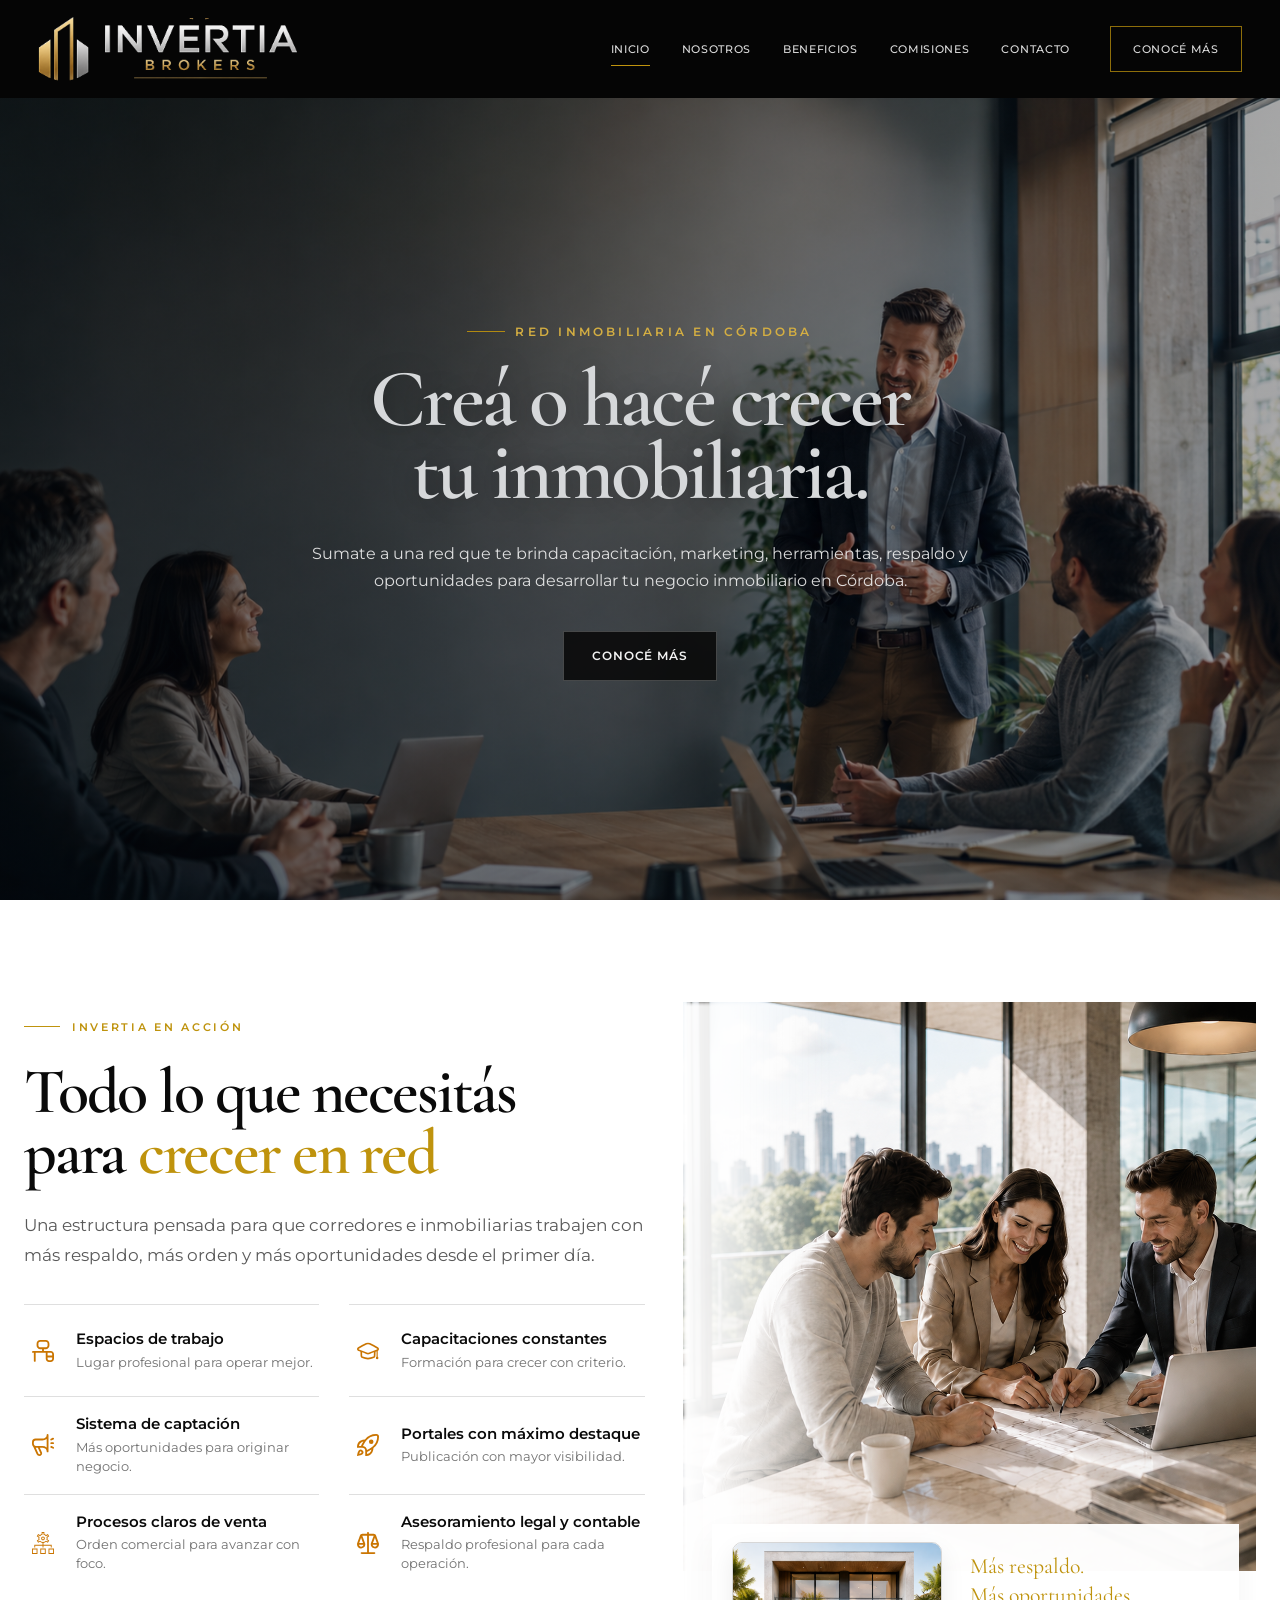
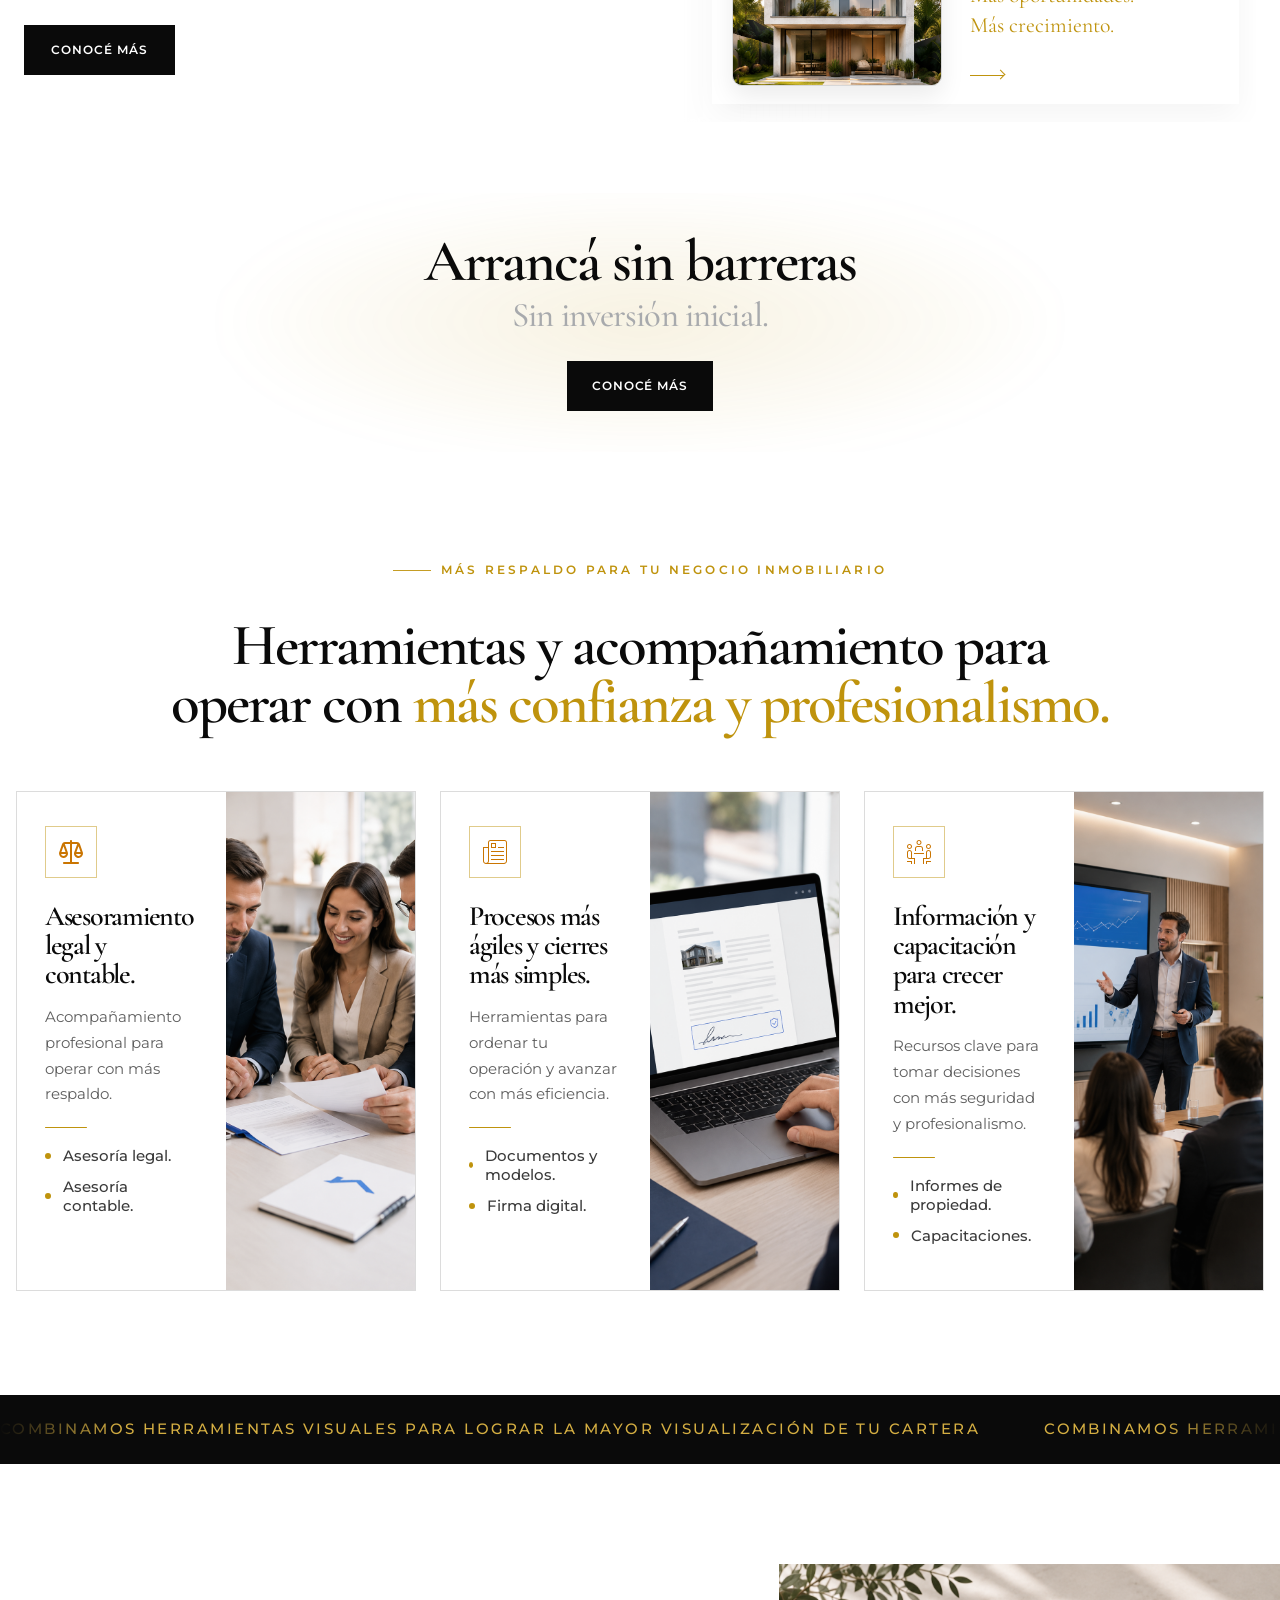
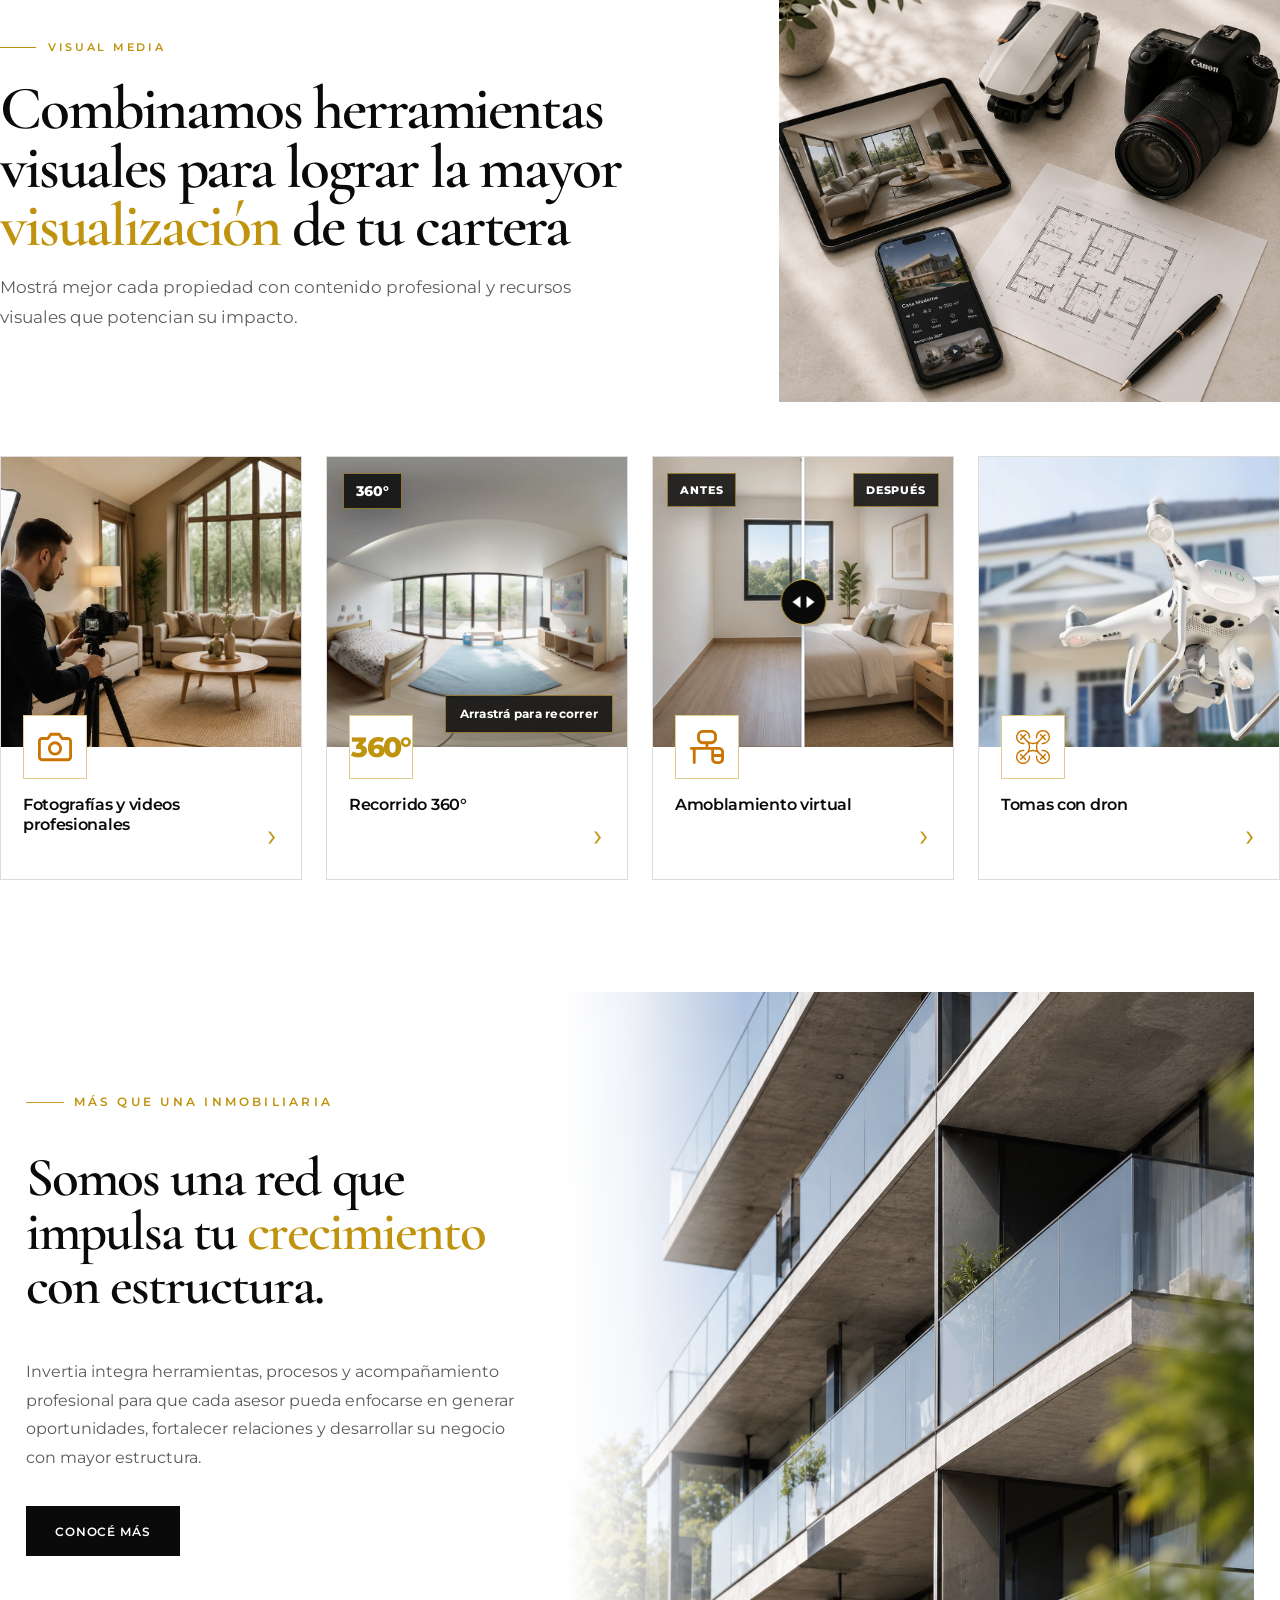
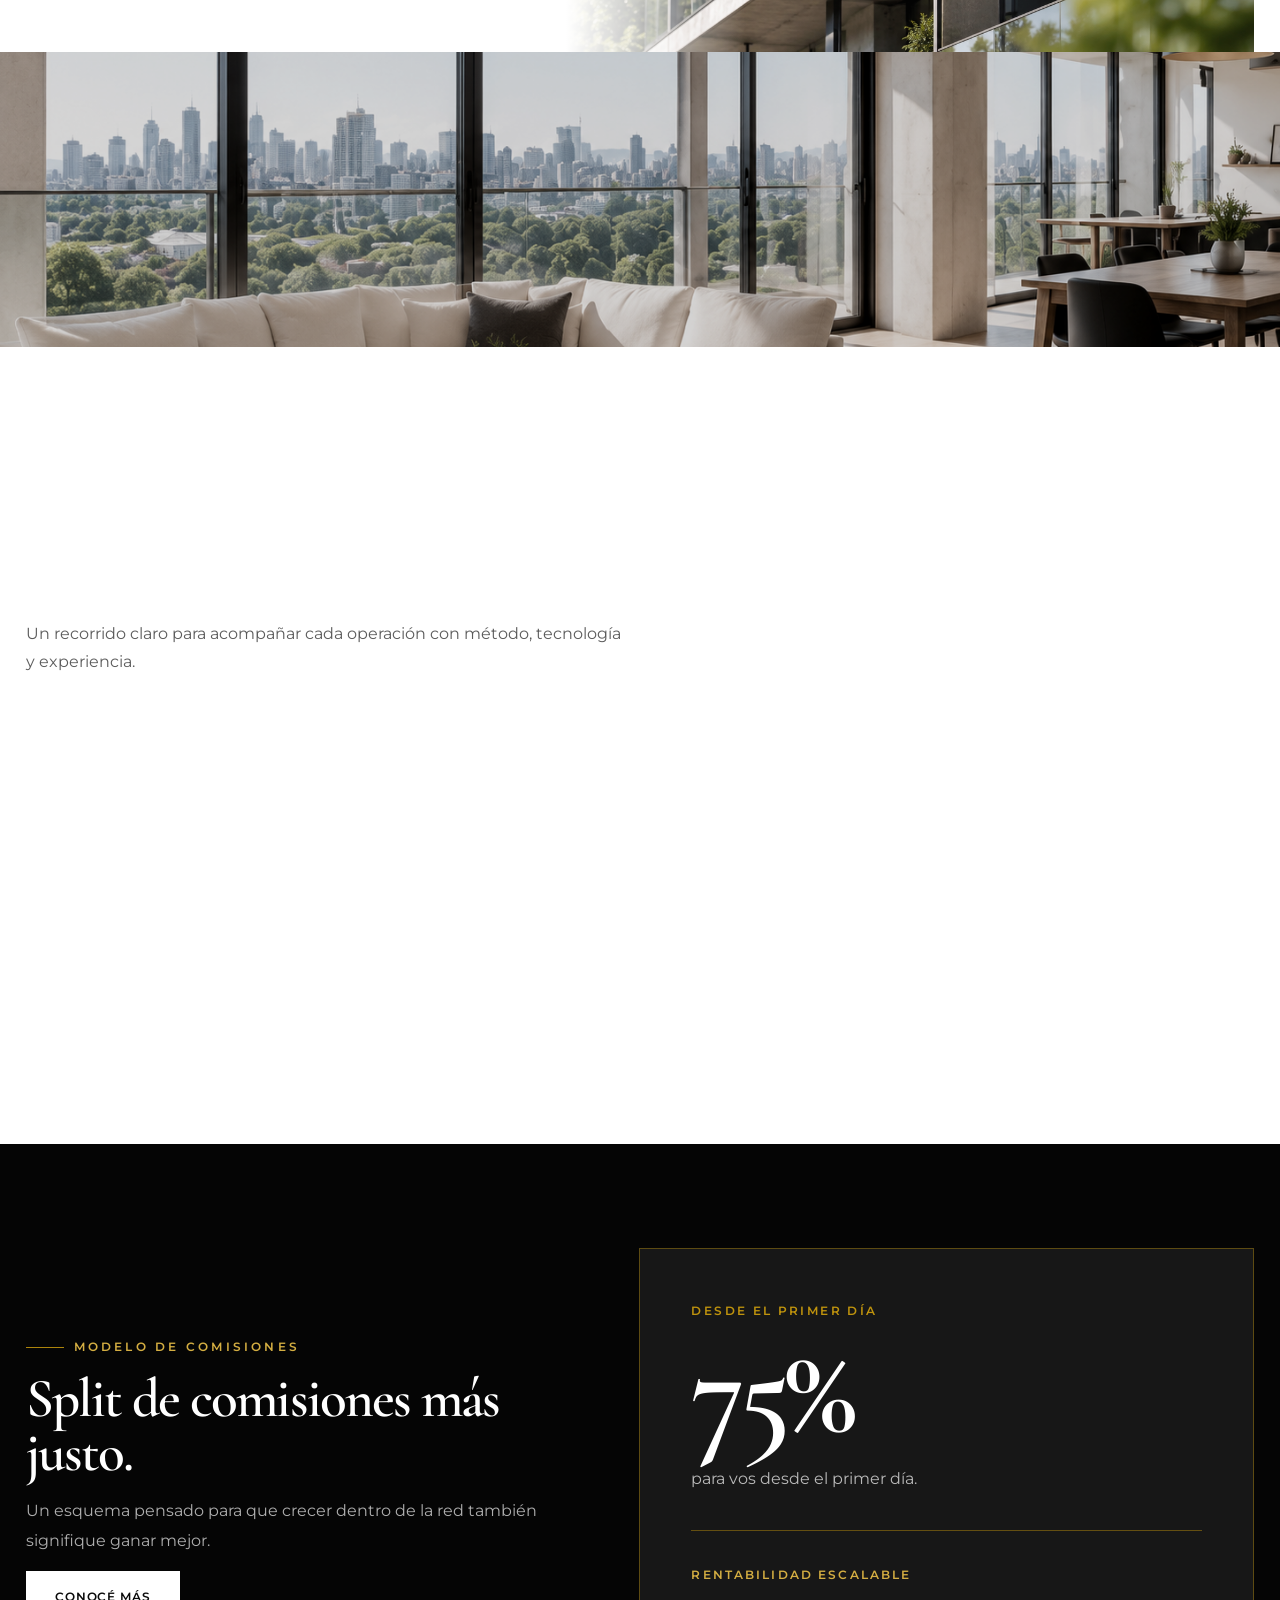
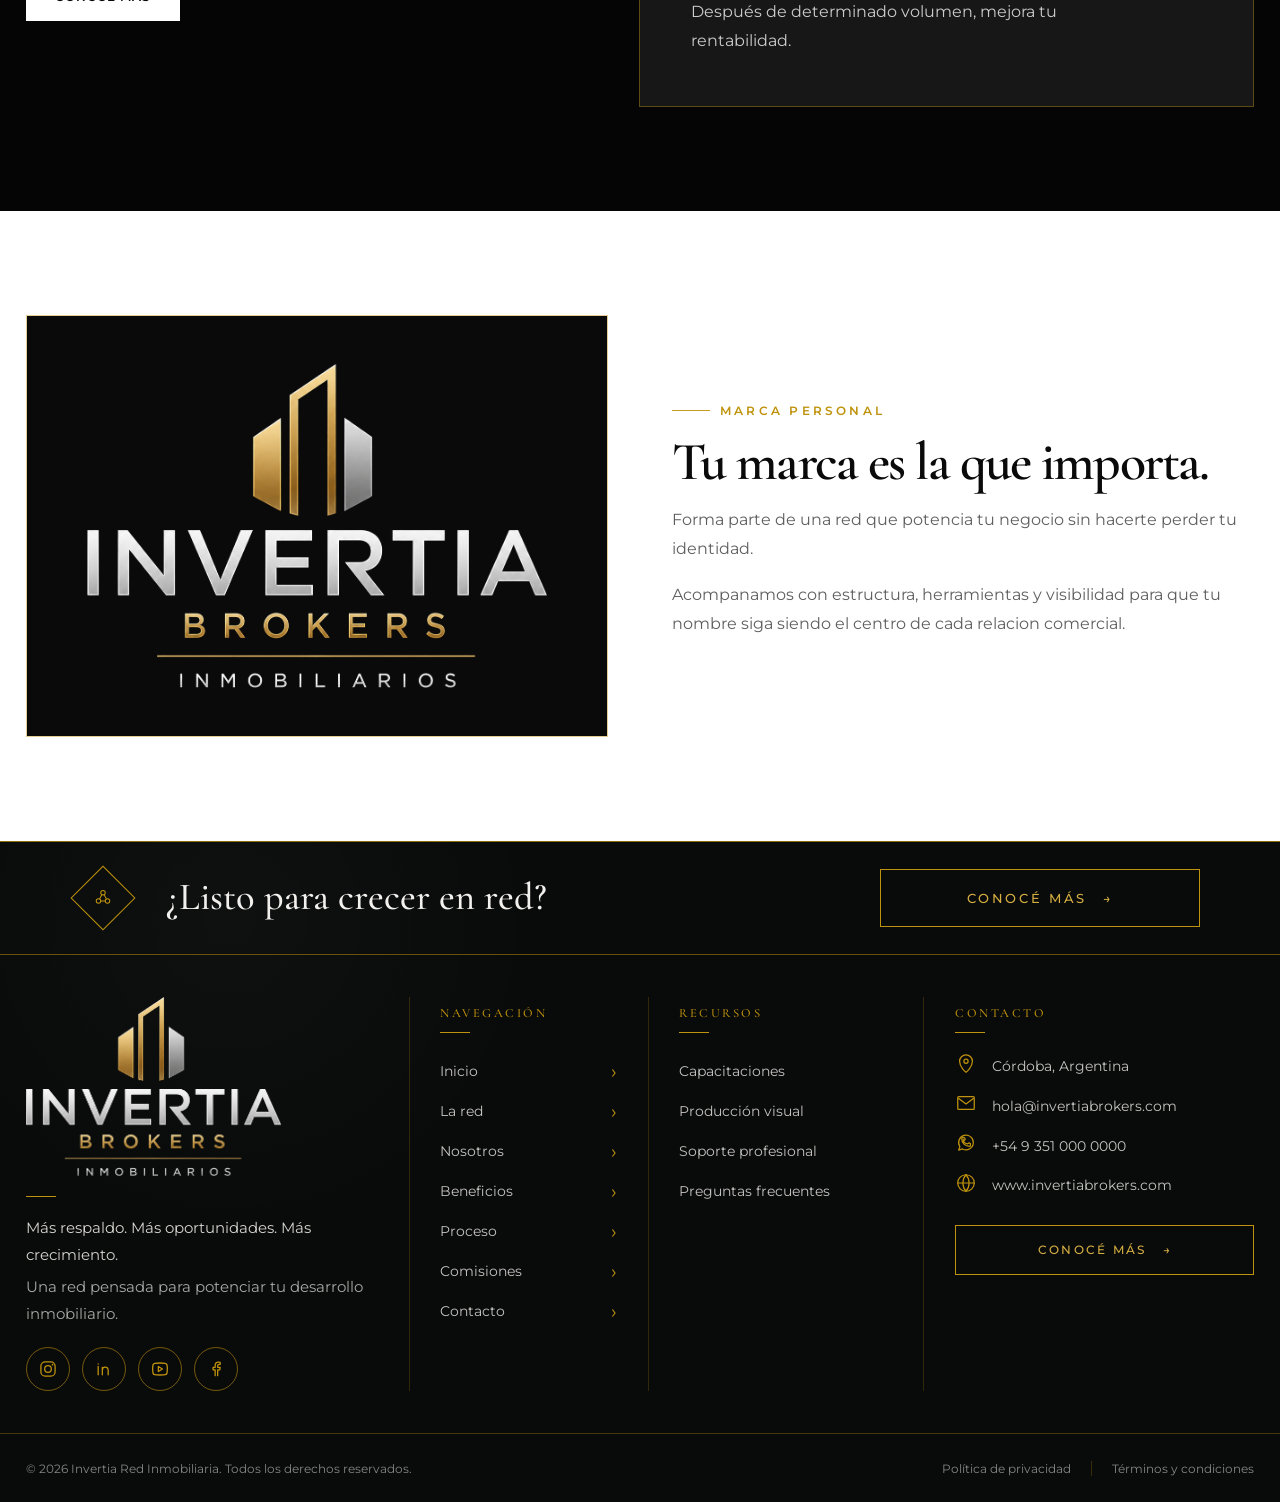
==== commit 8ff09703: "feat: add about page and refine landing interactions" ====
--- a/index.html
+++ b/index.html
@@ -4,6 +4,9 @@
     <meta charset="UTF-8" />
     <meta name="viewport" content="width=device-width, initial-scale=1.0" />
     <title>Invertia Brokers Inmobiliarios | Red inmobiliaria en Cordoba</title>
+    <link rel="icon" type="image/png" sizes="32x32" href="assets/favicon/favicon-32.png" />
+    <link rel="icon" type="image/png" sizes="192x192" href="assets/favicon/favicon-192.png" />
+    <link rel="apple-touch-icon" href="assets/favicon/apple-touch-icon.png" />
     <meta
       name="description"
       content="Landing inicial para una red inmobiliaria en Cordoba pensada para potenciar marcas, cartera y crecimiento profesional."
@@ -51,6 +54,7 @@
 
                 <nav class="nav" id="primary-nav">
                   <a href="#inicio">Inicio</a>
+                  <a href="nosotros.html">Nosotros</a>
                   <a href="beneficios.html">Beneficios</a>
                   <a href="#comisiones">Comisiones</a>
                   <a href="#contacto">Contacto</a>
@@ -249,7 +253,7 @@
 
       <section class="barrier-section section-light">
         <div class="container">
-          <div class="barrier-panel reveal">
+          <div class="barrier-panel reveal" data-barrier-panel>
             <h2>Arranc&aacute; sin barreras</h2>
             <p>Sin inversi&oacute;n inicial.</p>
             <a class="button button-primary" href="beneficios.html">CONOC&Eacute; M&Aacute;S</a>
@@ -686,6 +690,7 @@
           <ul>
             <li><a href="#inicio">Inicio</a></li>
             <li><a href="#network-story-title">La red</a></li>
+            <li><a href="nosotros.html">Nosotros</a></li>
             <li><a href="beneficios.html">Beneficios</a></li>
             <li><a href="#network-process-title">Proceso</a></li>
             <li><a href="#comisiones">Comisiones</a></li>
--- a/styles.css
+++ b/styles.css
@@ -4922,6 +4922,7 @@
 .barrier-section {
   position: relative;
   isolation: isolate;
+  overflow: clip;
   padding: clamp(32px, 3.2vw, 44px) 0;
   background: #fff;
 }
@@ -5541,3 +5542,233 @@
     transition: none;
   }
 }
+
+/* Entrada editorial de la seccion "Arranca sin barreras". */
+.motion-enabled .barrier-section::before {
+  opacity: 0;
+  transform: translate(-50%, -50%) scale(0.82);
+  transition:
+    opacity 1100ms cubic-bezier(0.22, 1, 0.36, 1) 100ms,
+    transform 1100ms cubic-bezier(0.22, 1, 0.36, 1) 100ms;
+}
+
+.motion-enabled .barrier-section.is-visible::before {
+  opacity: 1;
+  transform: translate(-50%, -50%) scale(1);
+}
+
+.motion-enabled .barrier-section::after {
+  position: absolute;
+  top: -12%;
+  left: 0;
+  z-index: 0;
+  width: 36%;
+  height: 124%;
+  background: linear-gradient(
+    105deg,
+    transparent 0%,
+    rgba(255, 255, 255, 0.05) 25%,
+    rgba(191, 147, 13, 0.22) 50%,
+    rgba(255, 255, 255, 0.1) 68%,
+    transparent 100%
+  );
+  filter: blur(32px);
+  opacity: 0;
+  pointer-events: none;
+  transform: translateX(-140%) rotate(-8deg);
+  content: "";
+}
+
+.motion-enabled .barrier-section.is-visible::after {
+  animation: barrierLightSweep 1320ms cubic-bezier(0.22, 1, 0.36, 1) 140ms both;
+}
+
+.motion-enabled .barrier-section .barrier-panel.reveal {
+  opacity: 1;
+  transform: none;
+  transition: none;
+}
+
+.motion-enabled .barrier-section .barrier-panel > h2,
+.motion-enabled .barrier-section .barrier-panel > p,
+.motion-enabled .barrier-section .barrier-panel > .button {
+  opacity: 0;
+}
+
+.motion-enabled .barrier-section .barrier-panel > h2 {
+  transform: translateX(-110px);
+}
+
+.motion-enabled .barrier-section .barrier-panel > p {
+  transform: translateX(110px);
+}
+
+.motion-enabled .barrier-section .barrier-panel > .button {
+  transform: translateY(14px);
+}
+
+.motion-enabled .barrier-section .barrier-panel.is-visible > h2,
+.motion-enabled .barrier-section .barrier-panel.is-visible > p,
+.motion-enabled .barrier-section .barrier-panel.is-visible > .button {
+  opacity: 1;
+  transform: none;
+}
+
+.motion-enabled .barrier-section .barrier-panel.is-visible > h2 {
+  animation: barrierTitleIn 1000ms cubic-bezier(0.22, 1, 0.36, 1) backwards;
+}
+
+.motion-enabled .barrier-section .barrier-panel.is-visible > p {
+  animation: barrierSubtitleIn 1000ms cubic-bezier(0.22, 1, 0.36, 1) 140ms backwards;
+}
+
+.motion-enabled .barrier-section .barrier-panel.is-visible > .button {
+  animation: barrierButtonIn 700ms cubic-bezier(0.22, 1, 0.36, 1) 320ms backwards;
+}
+
+@keyframes barrierTitleIn {
+  from {
+    opacity: 0;
+    transform: translateX(-110px);
+  }
+}
+
+@keyframes barrierSubtitleIn {
+  from {
+    opacity: 0;
+    transform: translateX(110px);
+  }
+}
+
+@keyframes barrierButtonIn {
+  from {
+    opacity: 0;
+    transform: translateY(14px);
+  }
+}
+
+@keyframes barrierLightSweep {
+  0% {
+    opacity: 0;
+    transform: translateX(-140%) rotate(-8deg);
+  }
+
+  20% {
+    opacity: 0.22;
+  }
+
+  80% {
+    opacity: 0.18;
+  }
+
+  100% {
+    opacity: 0;
+    transform: translateX(340%) rotate(-8deg);
+  }
+}
+
+@media (min-width: 641px) and (max-width: 1080px) {
+  .motion-enabled .barrier-section .barrier-panel > h2 {
+    transform: translateX(-70px);
+  }
+
+  .motion-enabled .barrier-section .barrier-panel > p {
+    transform: translateX(70px);
+  }
+
+  @keyframes barrierTitleIn {
+    from {
+      opacity: 0;
+      transform: translateX(-70px);
+    }
+  }
+
+  @keyframes barrierSubtitleIn {
+    from {
+      opacity: 0;
+      transform: translateX(70px);
+    }
+  }
+}
+
+@media (max-width: 640px) {
+  .motion-enabled .barrier-section::after {
+    width: 32%;
+    filter: blur(26px);
+  }
+
+  .motion-enabled .barrier-section.is-visible::after {
+    animation-duration: 1100ms;
+  }
+
+  .motion-enabled .barrier-section .barrier-panel > h2 {
+    transform: translateX(-38px);
+  }
+
+  .motion-enabled .barrier-section .barrier-panel > p {
+    transform: translateX(38px);
+  }
+
+  .motion-enabled .barrier-section .barrier-panel > .button {
+    transform: translateY(10px);
+  }
+
+  @keyframes barrierTitleIn {
+    from {
+      opacity: 0;
+      transform: translateX(-38px);
+    }
+  }
+
+  @keyframes barrierSubtitleIn {
+    from {
+      opacity: 0;
+      transform: translateX(38px);
+    }
+  }
+
+  @keyframes barrierButtonIn {
+    from {
+      opacity: 0;
+      transform: translateY(10px);
+    }
+  }
+
+  @keyframes barrierLightSweep {
+    0% {
+      opacity: 0;
+      transform: translateX(-140%) rotate(-8deg);
+    }
+
+    20% {
+      opacity: 0.15;
+    }
+
+    80% {
+      opacity: 0.12;
+    }
+
+    100% {
+      opacity: 0;
+      transform: translateX(340%) rotate(-8deg);
+    }
+  }
+}
+
+@media (prefers-reduced-motion: reduce) {
+  .motion-enabled .barrier-section::before,
+  .motion-enabled .barrier-section.is-visible::before,
+  .motion-enabled .barrier-section .barrier-panel > h2,
+  .motion-enabled .barrier-section .barrier-panel > p,
+  .motion-enabled .barrier-section .barrier-panel > .button {
+    opacity: 1;
+    transform: none;
+  }
+
+  .motion-enabled .barrier-section::after,
+  .motion-enabled .barrier-section.is-visible::after {
+    animation: none;
+    opacity: 0;
+    transform: translateX(-140%) rotate(-8deg);
+  }
+}
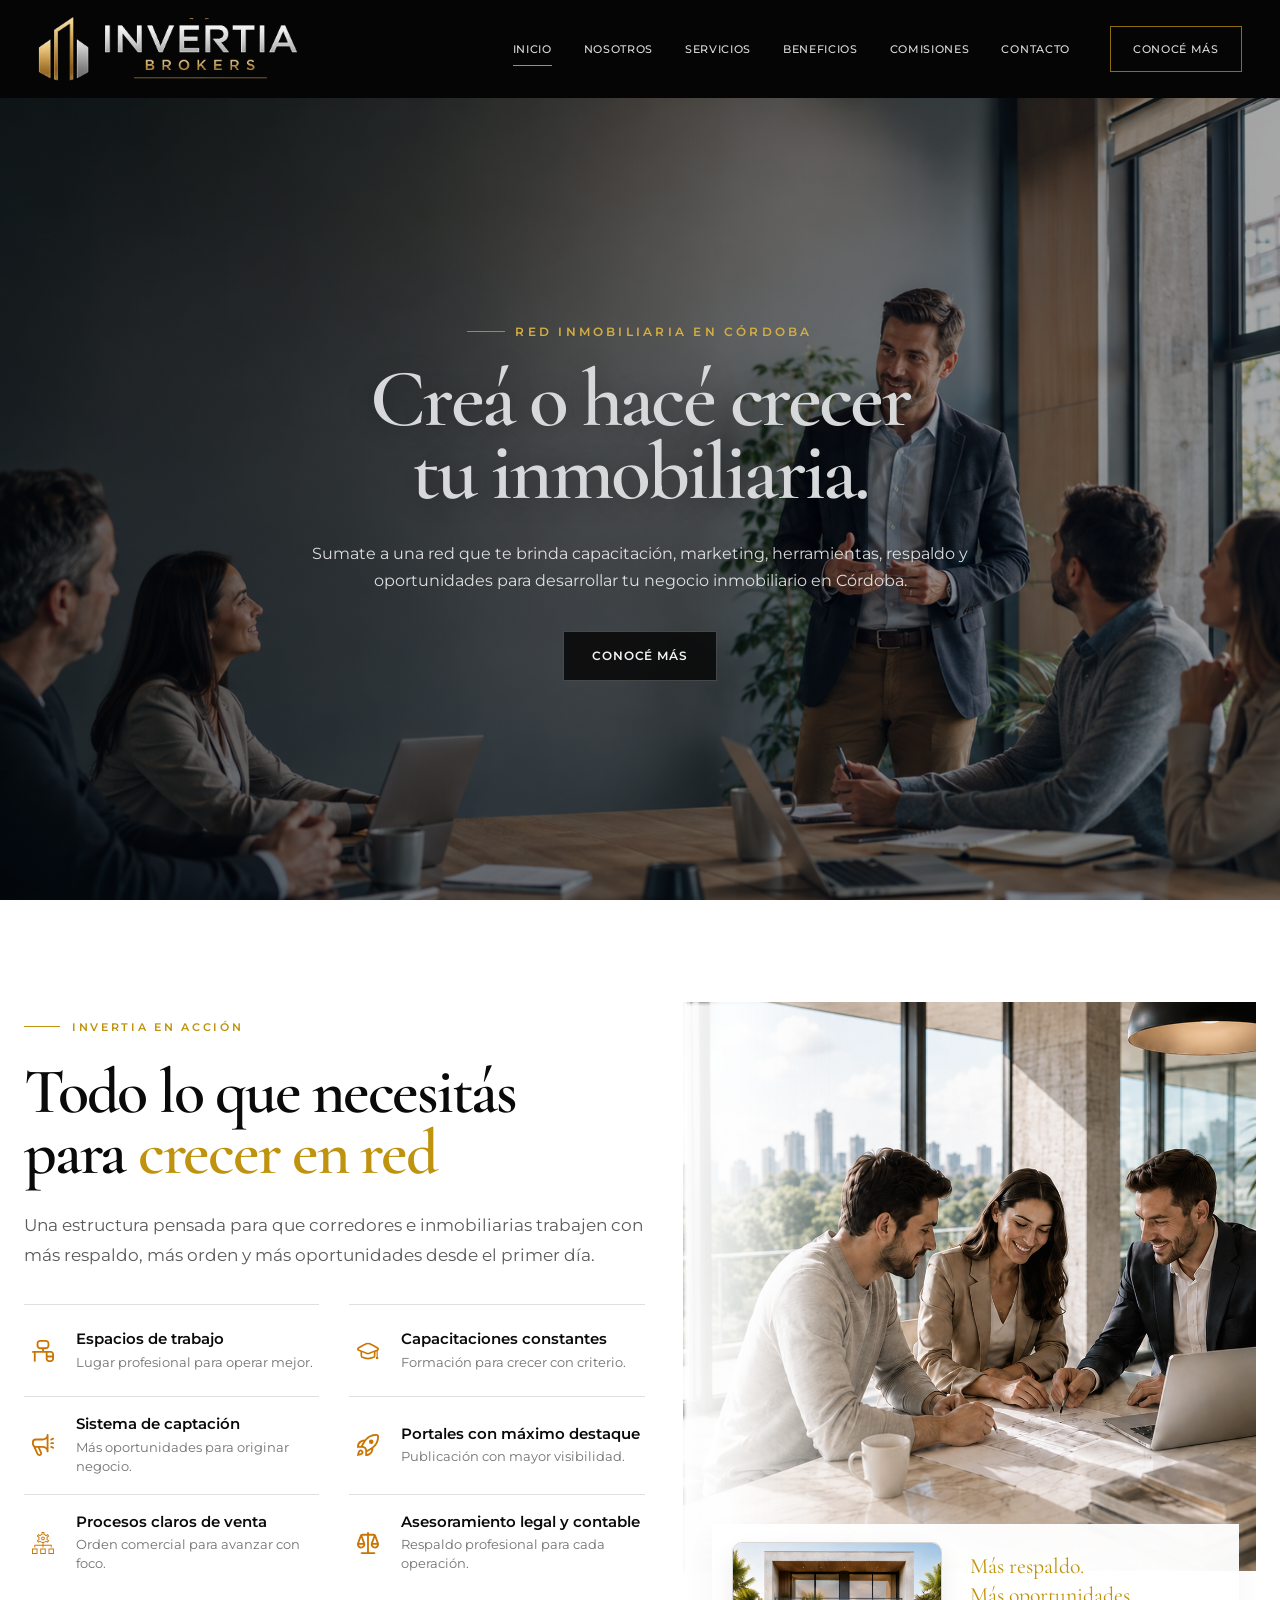
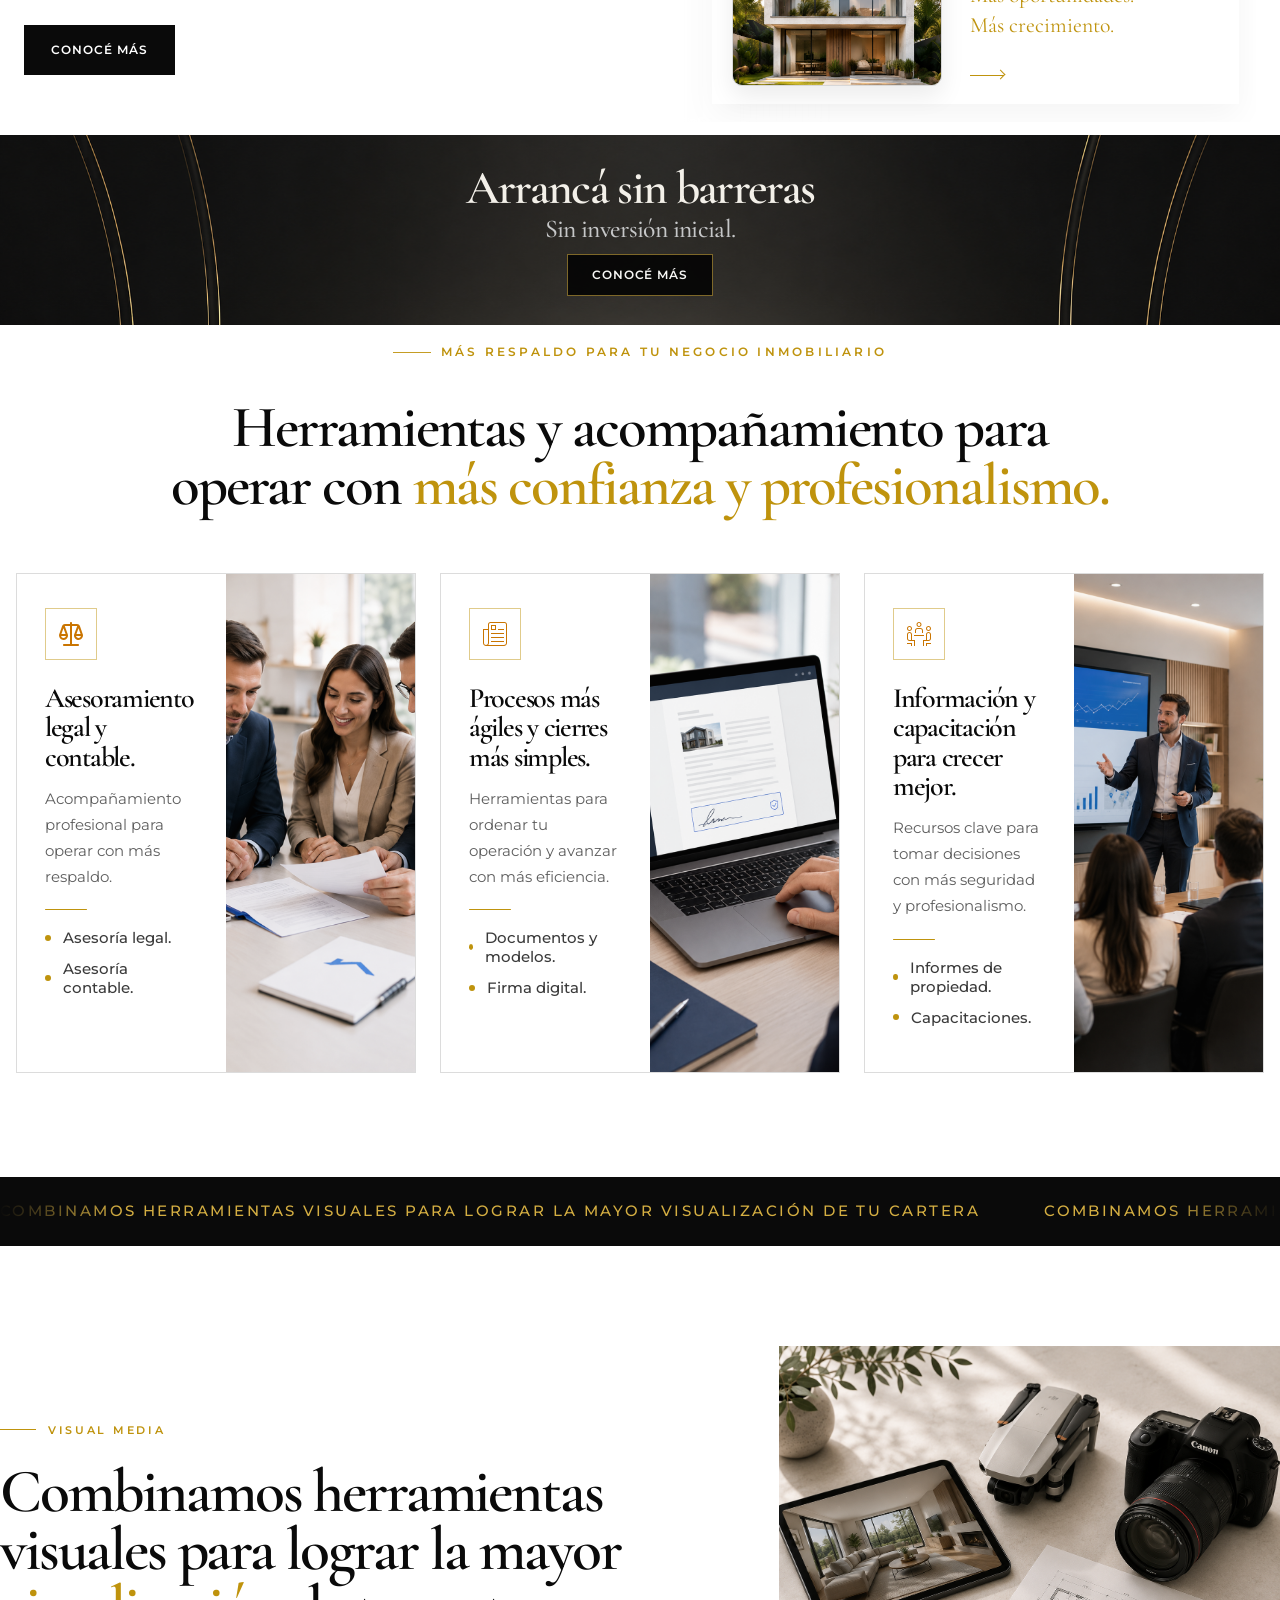
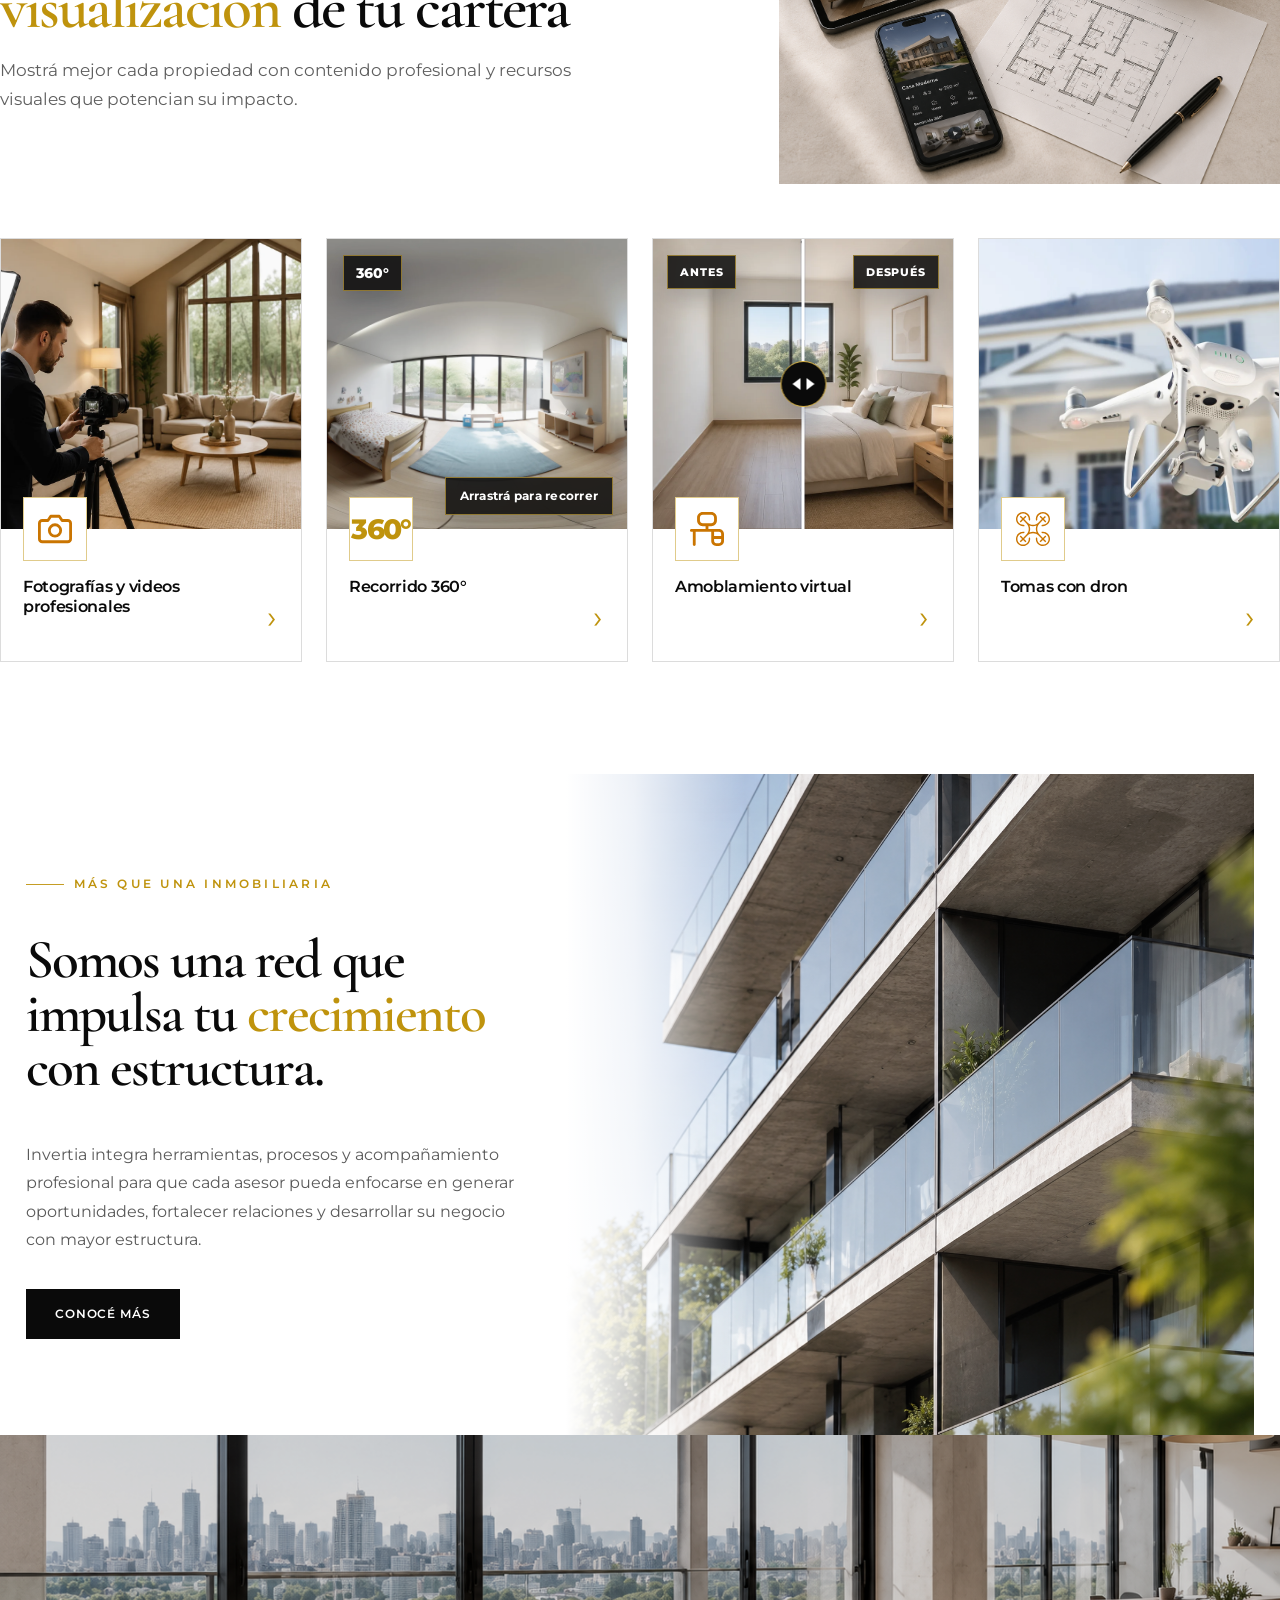
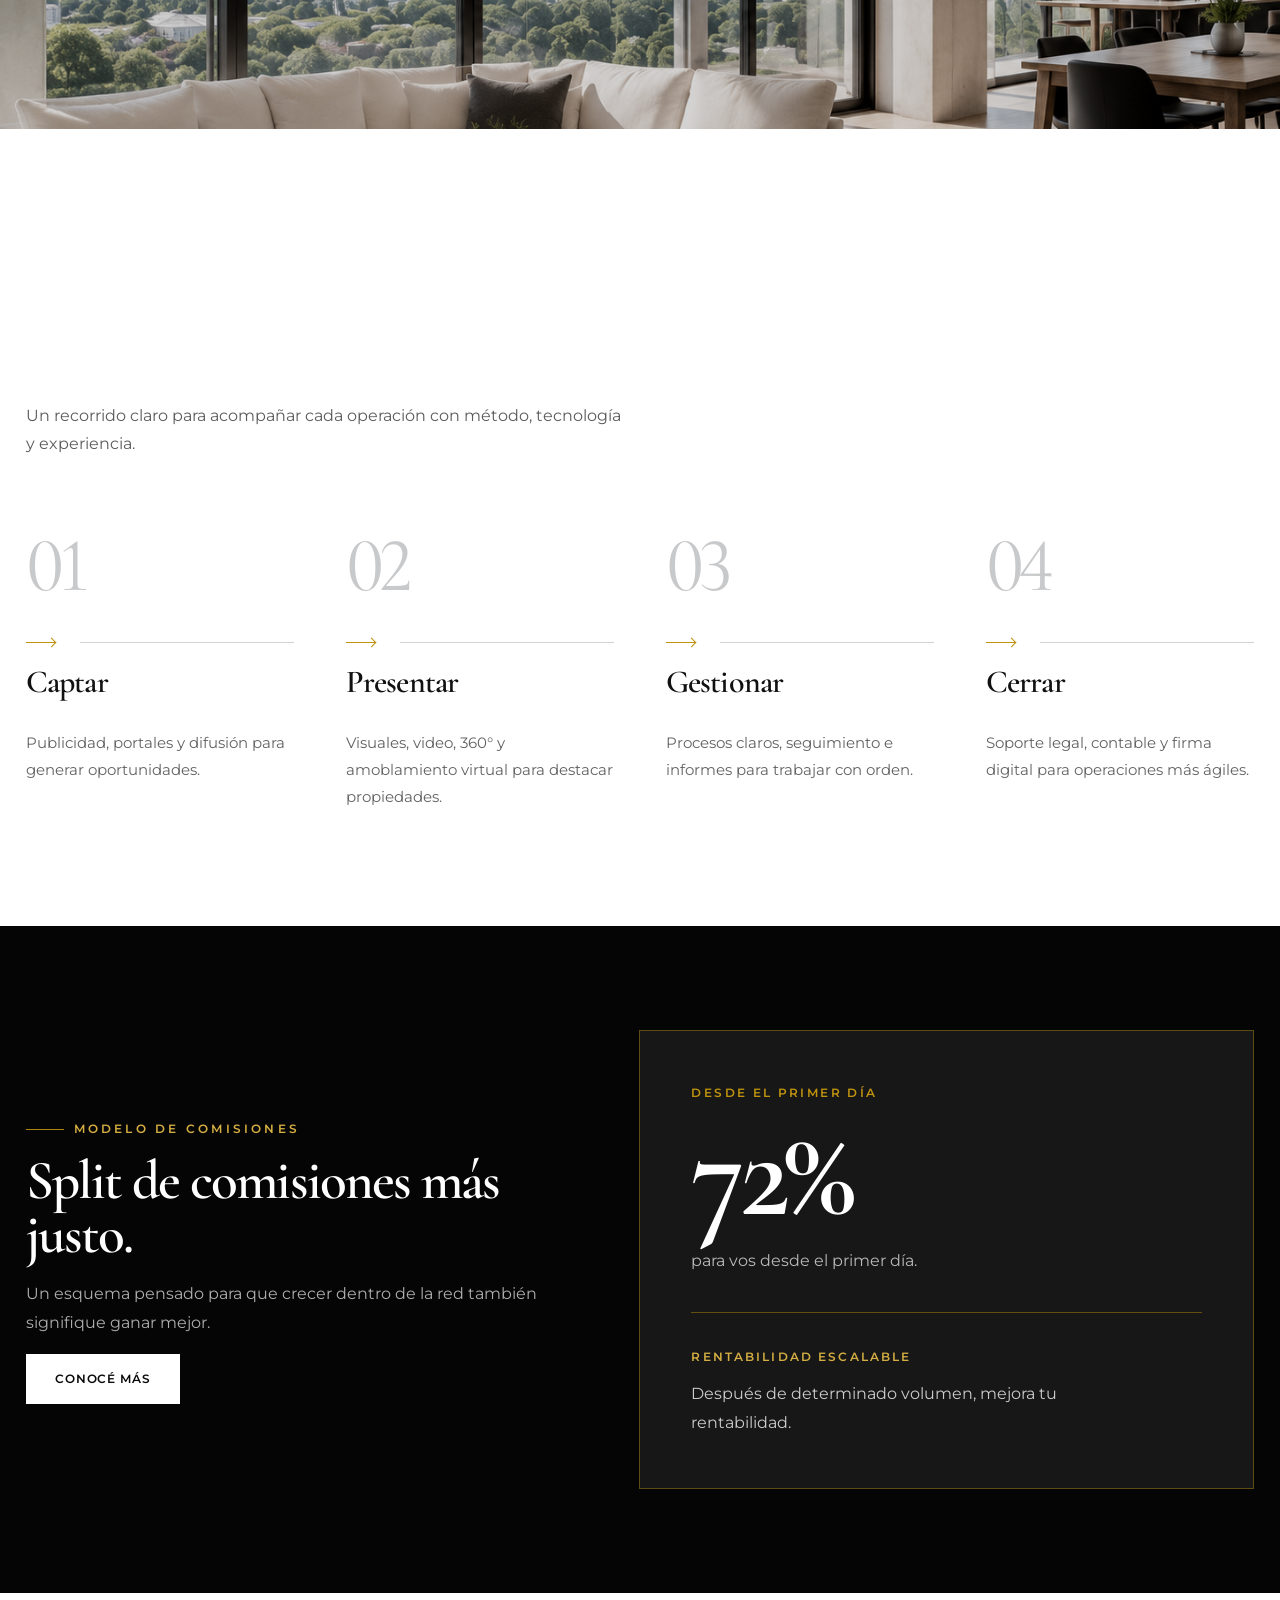
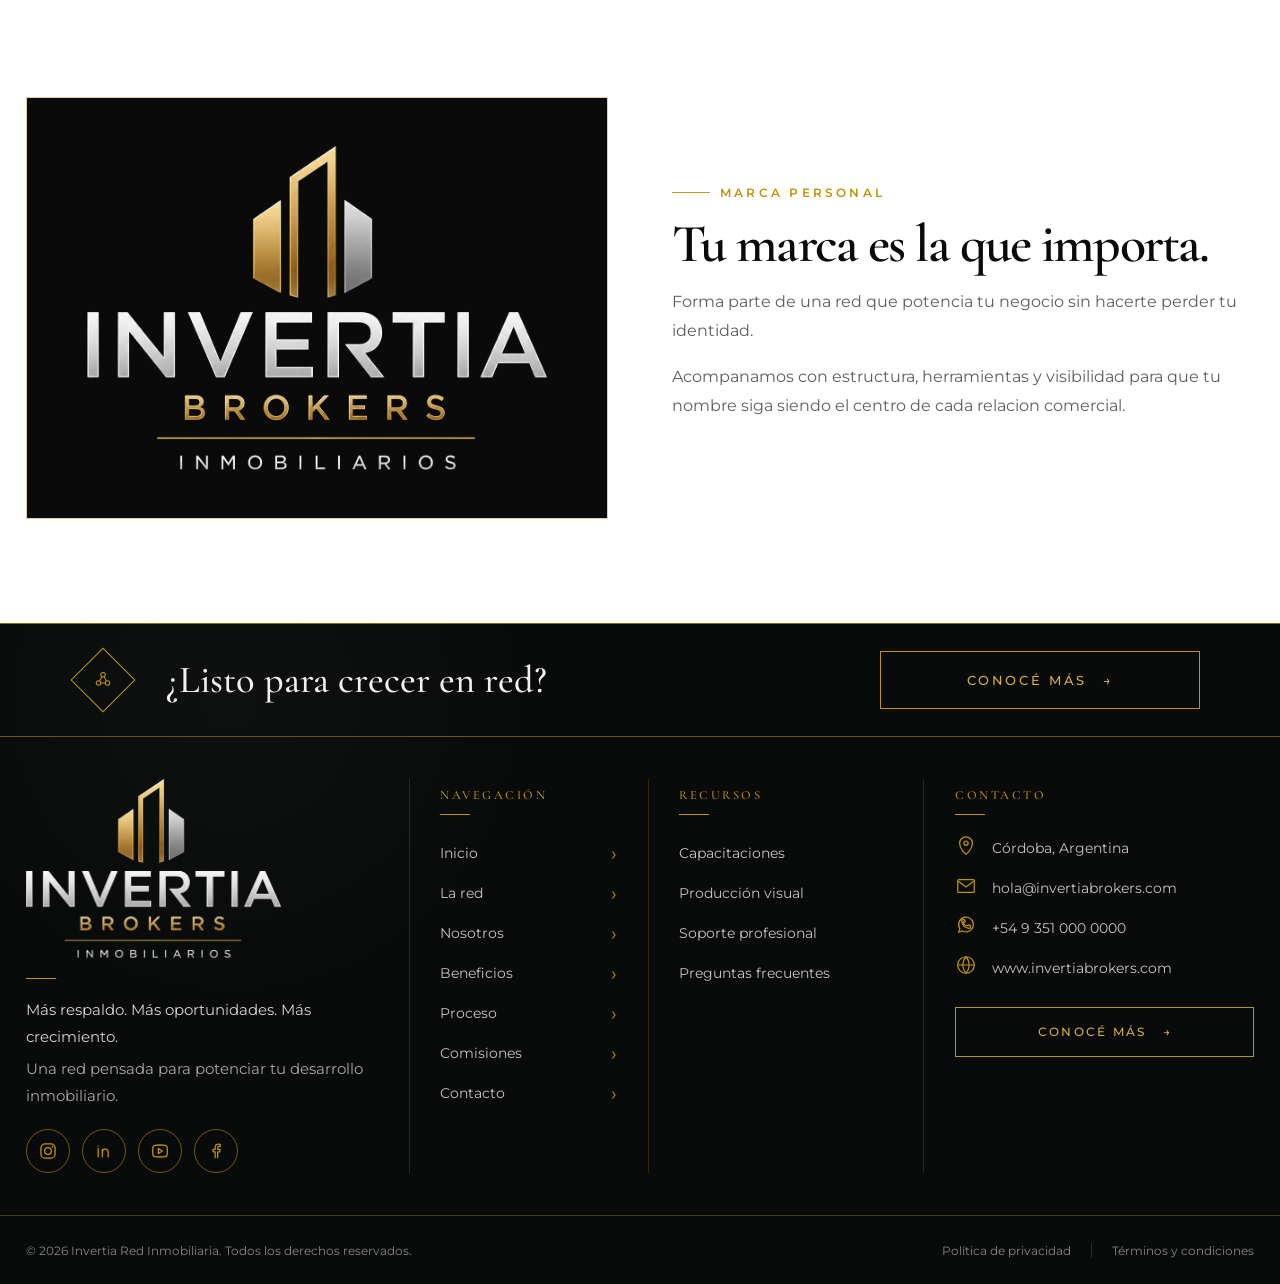
==== commit 870684b0: "feat: add asi mostramos tu propiedad page" ====
--- a/index.html
+++ b/index.html
@@ -55,6 +55,7 @@
                 <nav class="nav" id="primary-nav">
                   <a href="#inicio">Inicio</a>
                   <a href="nosotros.html">Nosotros</a>
+                  <a href="asi-mostramos-tu-propiedad.html">Servicios</a>
                   <a href="beneficios.html">Beneficios</a>
                   <a href="#comisiones">Comisiones</a>
                   <a href="#contacto">Contacto</a>
--- a/styles.css
+++ b/styles.css
@@ -2762,6 +2762,7 @@
 }
 
 .tools-support {
+  padding-top: clamp(12px, 1vw, 16px);
   background: var(--color-ivory-light);
 }
 
@@ -4803,7 +4804,7 @@
 
 .visibility-section .visibility-inner {
   width: min(calc(100% - 48px), 1420px);
-  padding: clamp(94px, 8vw, 132px) 0 clamp(64px, 5.5vw, 88px);
+  padding: clamp(94px, 8vw, 132px) 0 clamp(8px, 1vw, 16px);
 }
 
 .visibility-section .visibility-content {
@@ -4922,28 +4923,16 @@
 .barrier-section {
   position: relative;
   isolation: isolate;
+  display: grid;
+  align-items: center;
   overflow: clip;
-  padding: clamp(32px, 3.2vw, 44px) 0;
-  background: #fff;
+  min-height: 190px;
+  padding: 18px 0;
+  background: #111 url("assets/sections/barrier-dark-background.png") center / cover no-repeat;
 }
 
 .barrier-section::before {
-  position: absolute;
-  top: 50%;
-  left: 50%;
-  z-index: 0;
-  width: min(86vw, 820px);
-  height: clamp(190px, 20vw, 260px);
-  background: radial-gradient(
-    ellipse at center,
-    rgba(191, 147, 13, 0.12) 0%,
-    rgba(191, 147, 13, 0.055) 44%,
-    rgba(191, 147, 13, 0) 74%
-  );
-  filter: blur(20px);
-  transform: translate(-50%, -50%);
-  pointer-events: none;
-  content: "";
+  display: none;
 }
 
 .barrier-section .barrier-panel {
@@ -4951,7 +4940,7 @@
   z-index: 1;
   display: flex;
   flex-direction: column;
-  gap: 8px;
+  gap: 5px;
   align-items: center;
   padding: 0;
   border: 0;
@@ -4959,16 +4948,17 @@
 }
 
 .barrier-section .barrier-panel h2 {
-  font-size: clamp(2.9rem, 4.6vw, 5rem);
-  line-height: 0.96;
+  color: #f3f0e9;
+  font-size: clamp(2.55rem, 3.7vw, 3.55rem);
+  line-height: 0.98;
 }
 
 .barrier-section .barrier-panel p {
   grid-row: auto;
-  margin: 0 0 20px;
-  color: #a8aaad;
+  margin: 0 0 7px;
+  color: #c6c7c8;
   font-family: "Cormorant Garamond", Georgia, serif;
-  font-size: clamp(1.7rem, 2.7vw, 2.8rem);
+  font-size: clamp(1.4rem, 2vw, 1.8rem);
   font-weight: 500;
   line-height: 1;
   letter-spacing: -0.025em;
@@ -4978,6 +4968,11 @@
 .barrier-section .barrier-panel .button {
   grid-row: auto;
   grid-column: auto;
+  min-height: 42px;
+  padding: 10px 24px;
+  border-color: rgba(212, 174, 66, 0.58);
+  color: #f7f7f5;
+  background: rgba(5, 5, 5, 0.92);
   transition:
     color 280ms ease,
     border-color 280ms ease,
@@ -5286,7 +5281,7 @@
 
   .visibility-section .visibility-inner {
     width: min(calc(100% - 28px), 1420px);
-    padding: 76px 0 48px;
+    padding: 76px 0 16px;
   }
 
   .visibility-section .visibility-features {
@@ -5306,7 +5301,8 @@
   }
 
   .barrier-section {
-    padding: 32px 0;
+    min-height: 190px;
+    padding: 16px 0;
   }
 
   .barrier-section .barrier-panel {
@@ -5314,11 +5310,11 @@
   }
 
   .barrier-section .barrier-panel h2 {
-    font-size: clamp(2.7rem, 12vw, 3.6rem);
+    font-size: clamp(2.35rem, 11vw, 3rem);
   }
 
   .barrier-section .barrier-panel p {
-    font-size: clamp(1.65rem, 8vw, 2.25rem);
+    font-size: clamp(1.35rem, 6.5vw, 1.7rem);
   }
 
   .network-story-copy {
@@ -5521,7 +5517,7 @@
 
   .visibility-section .visibility-inner {
     width: min(calc(100% - 32px), 1420px);
-    padding: 48px 0 38px;
+    padding: 48px 0 12px;
   }
 
   .visibility-section .visibility-right {
@@ -5558,6 +5554,7 @@
 }
 
 .motion-enabled .barrier-section::after {
+  display: none;
   position: absolute;
   top: -12%;
   left: 0;
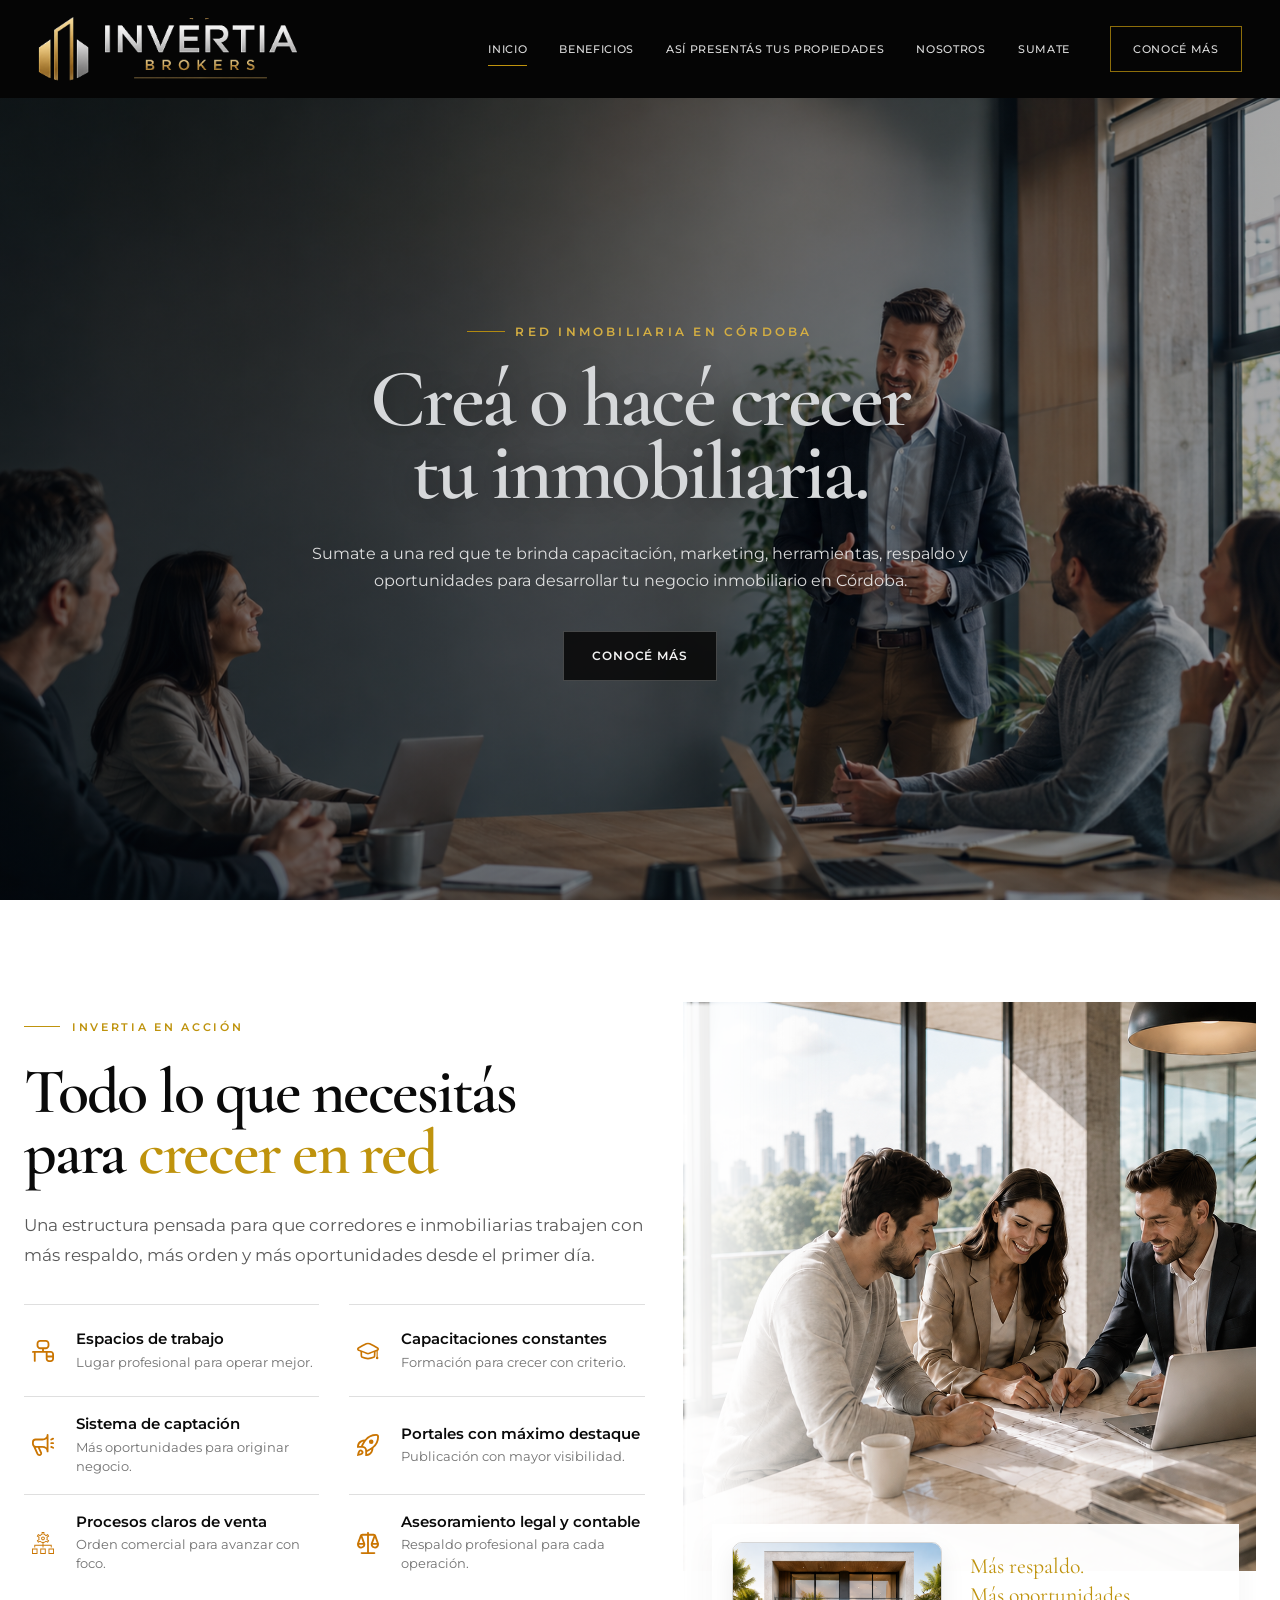
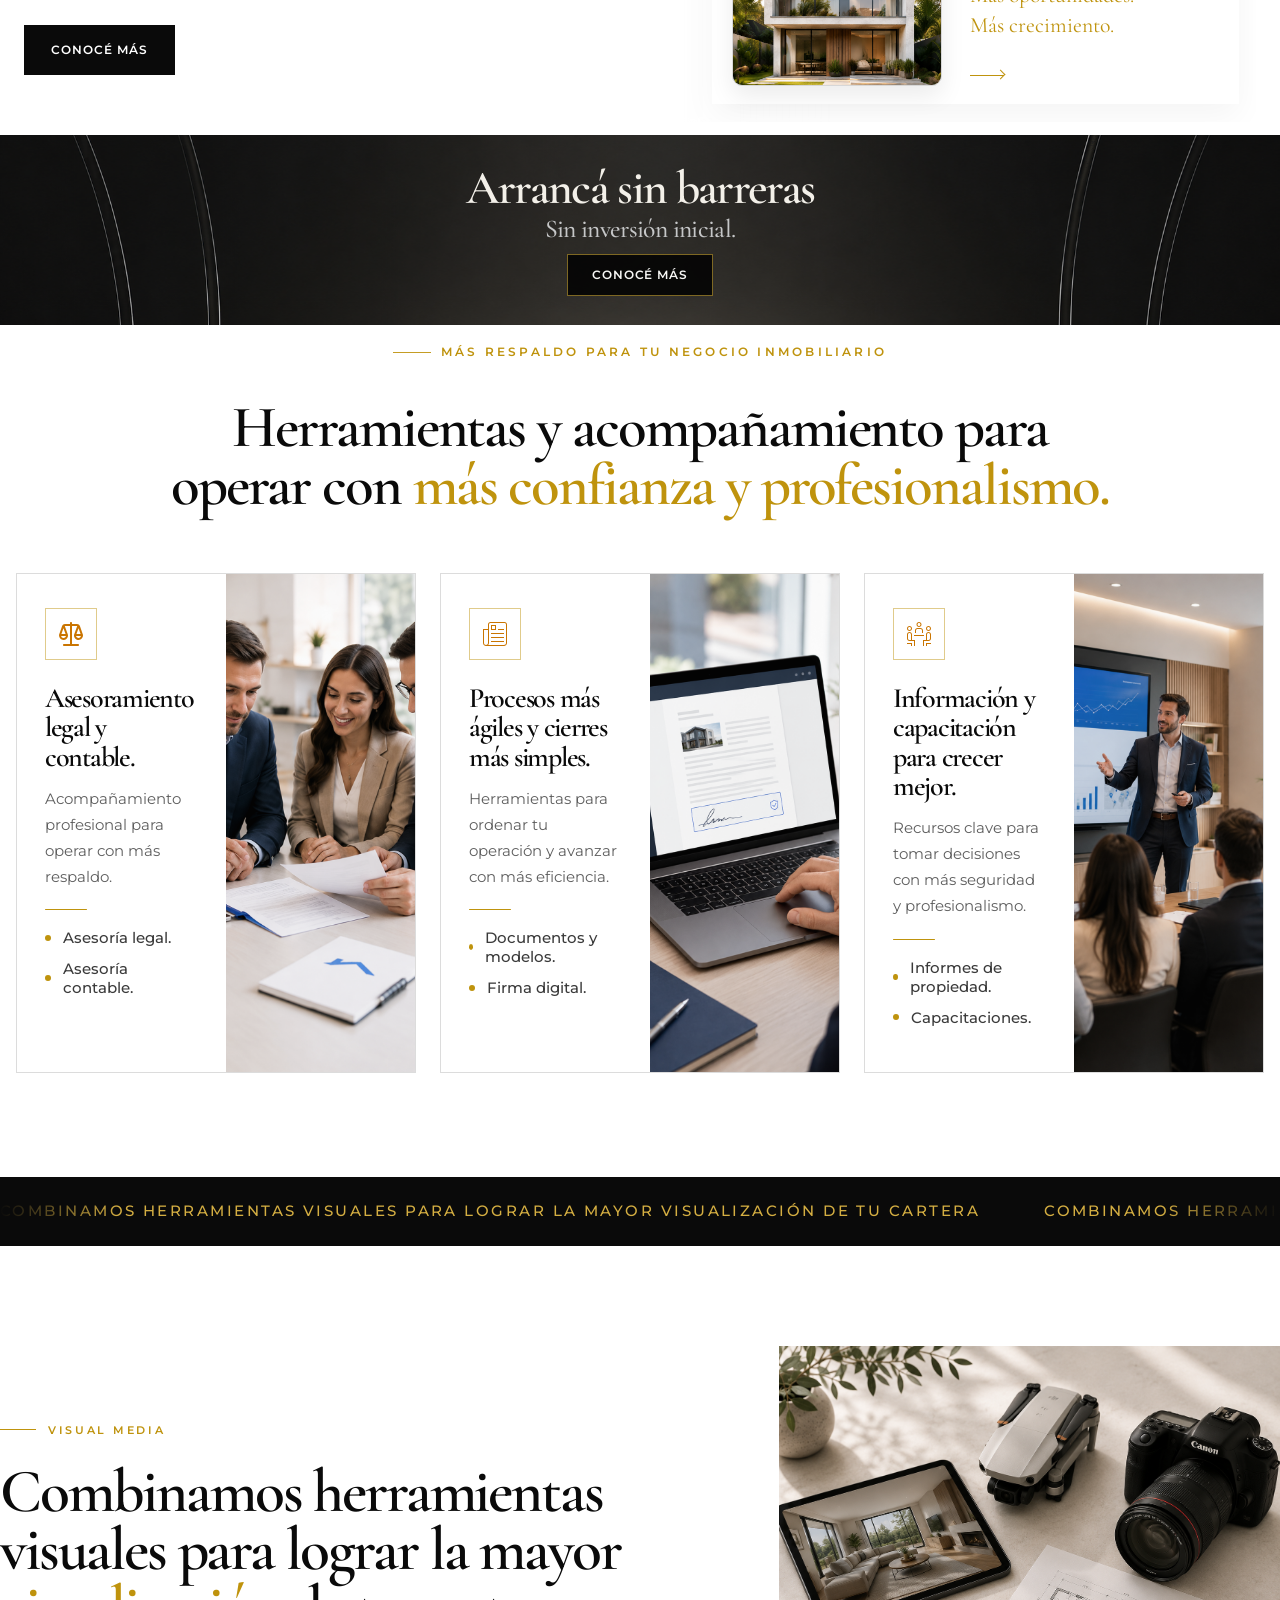
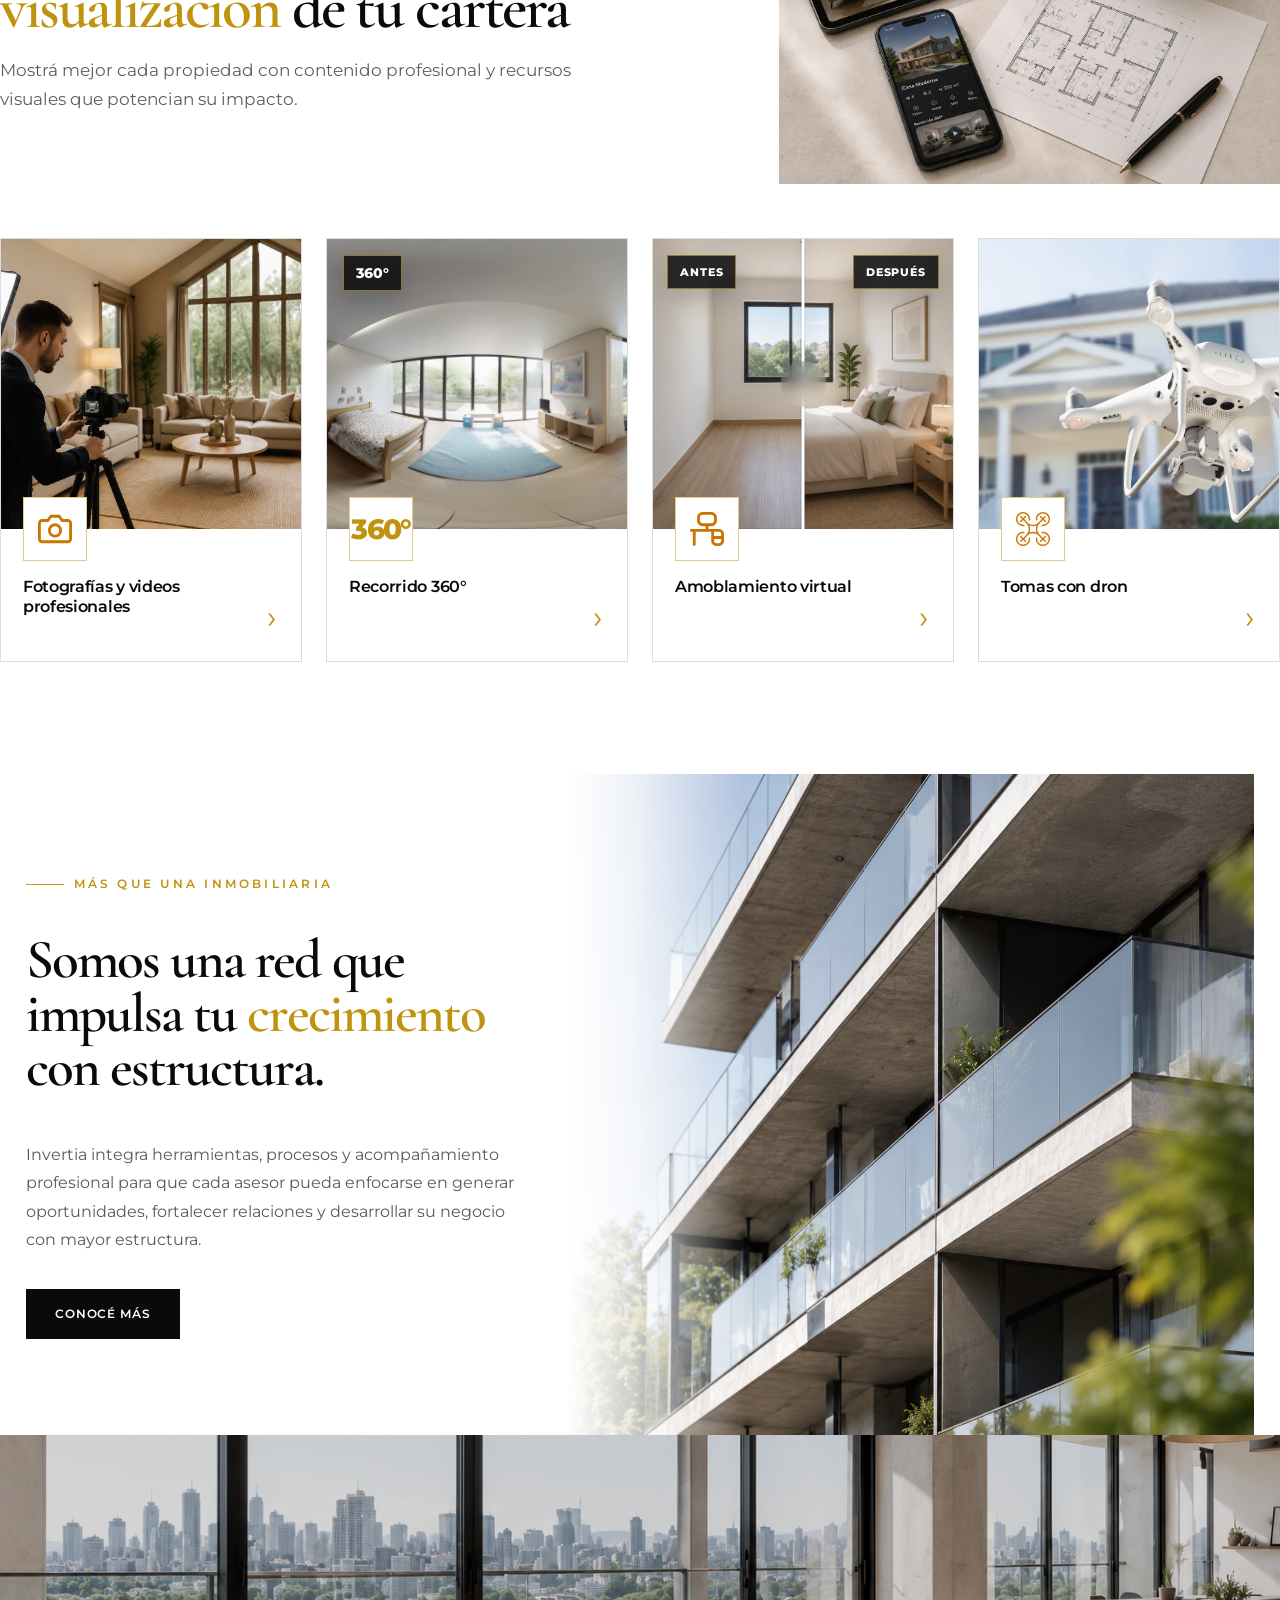
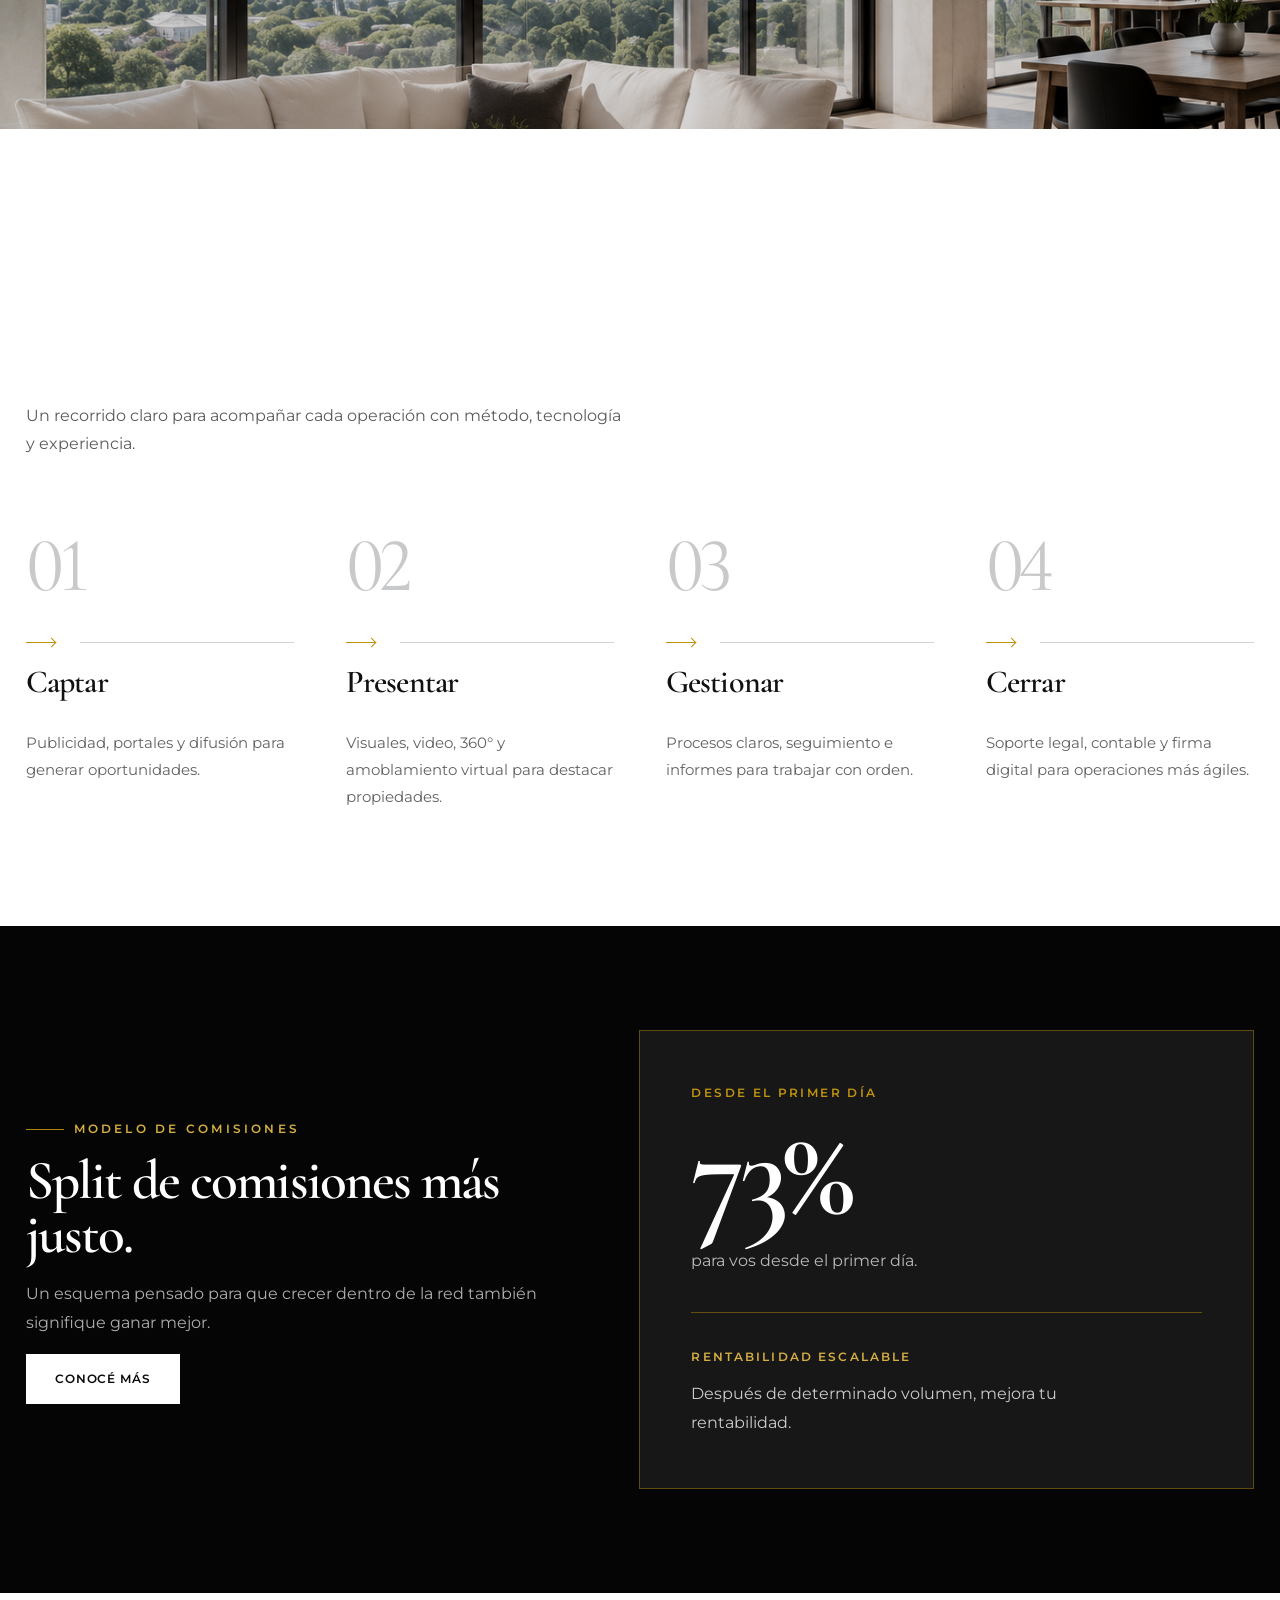
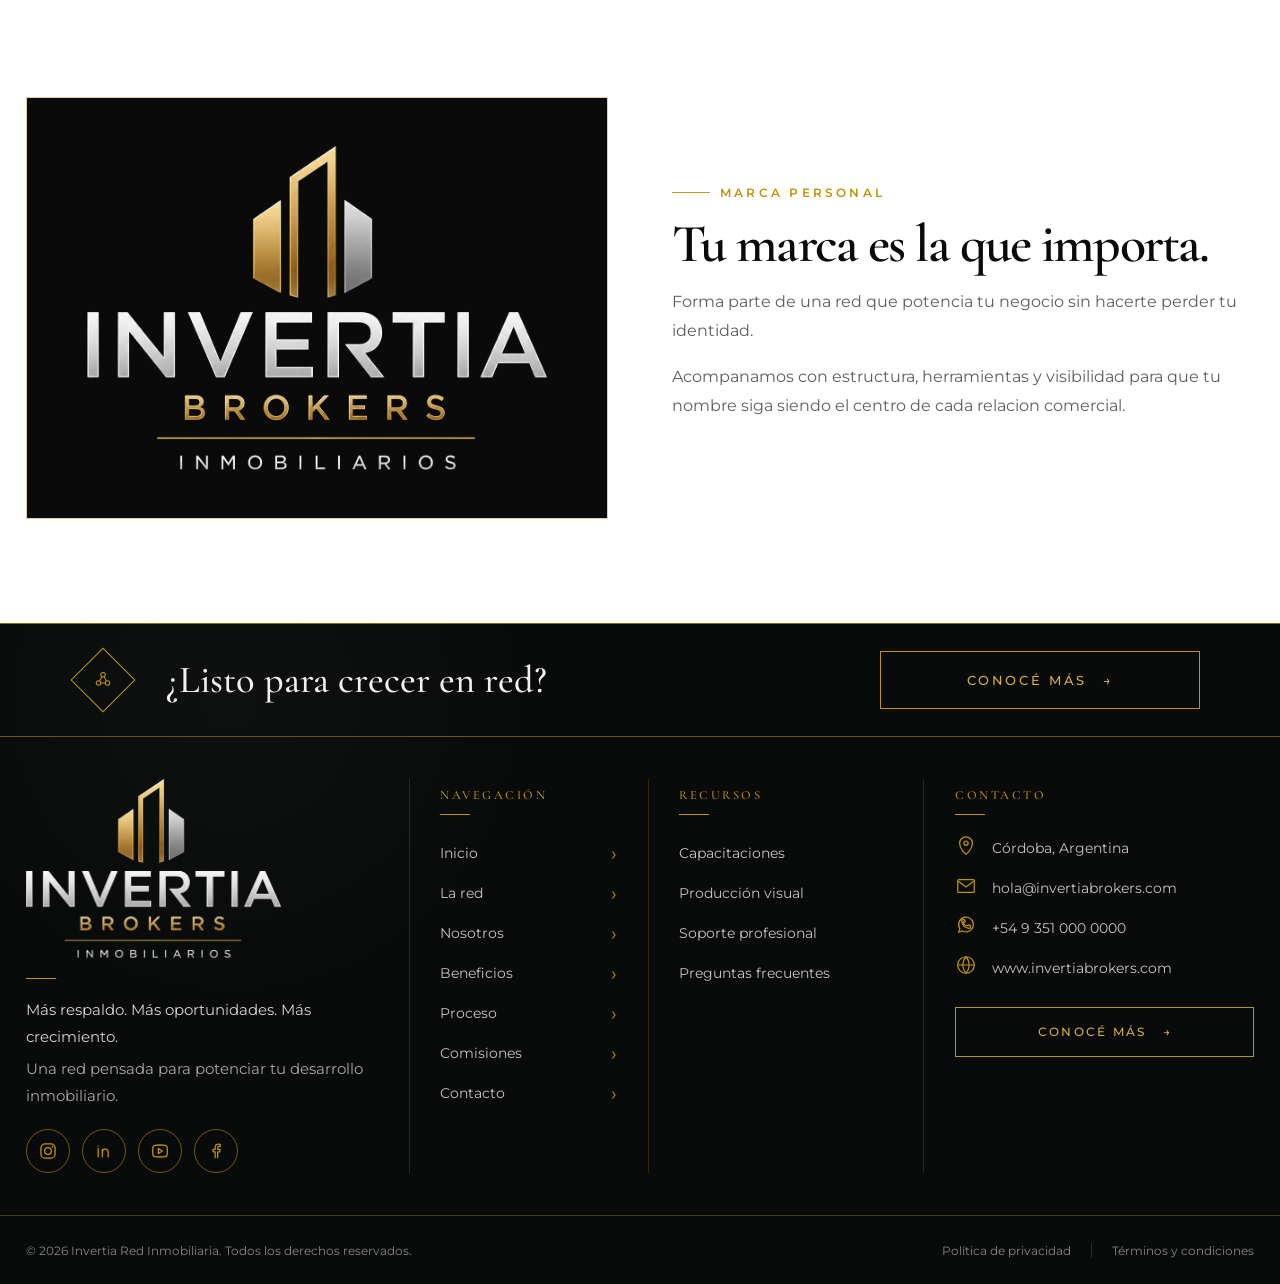
==== commit 1a525e0a: "feat: unifica y reorganiza navegación del sitio" ====
--- a/index.html
+++ b/index.html
@@ -53,12 +53,11 @@
                 </button>
 
                 <nav class="nav" id="primary-nav">
-                  <a href="#inicio">Inicio</a>
+                  <a class="is-active" href="#inicio" aria-current="page">Inicio</a>
+                  <a href="beneficios.html">Beneficios</a>
+                  <a href="asi-mostramos-tu-propiedad.html">As&iacute; present&aacute;s tus propiedades</a>
                   <a href="nosotros.html">Nosotros</a>
-                  <a href="asi-mostramos-tu-propiedad.html">Servicios</a>
-                  <a href="beneficios.html">Beneficios</a>
-                  <a href="#comisiones">Comisiones</a>
-                  <a href="#contacto">Contacto</a>
+                  <a href="sumate.html#sumate-form">Sumate</a>
                   <a class="button button-primary nav-cta" href="beneficios.html"
                     >CONOC&Eacute; M&Aacute;S</a
                   >
--- a/styles.css
+++ b/styles.css
@@ -2404,6 +2404,7 @@
 }
 
 .nav a:first-child::after,
+.nav a.is-active::after,
 .nav a:not(.nav-cta):hover::after,
 .nav a:not(.nav-cta):focus-visible::after {
   opacity: 1;
@@ -4928,7 +4929,7 @@
   overflow: clip;
   min-height: 190px;
   padding: 18px 0;
-  background: #111 url("assets/sections/barrier-dark-background.png") center / cover no-repeat;
+  background: #111 url("assets/sections/barrier-dark-background-silver.png") center / cover no-repeat;
 }
 
 .barrier-section::before {
@@ -4970,7 +4971,7 @@
   grid-column: auto;
   min-height: 42px;
   padding: 10px 24px;
-  border-color: rgba(212, 174, 66, 0.58);
+  border-color: rgba(212, 175, 55, 0.58);
   color: #f7f7f5;
   background: rgba(5, 5, 5, 0.92);
   transition:
@@ -4982,10 +4983,10 @@
 
 .barrier-section .barrier-panel .button:hover,
 .barrier-section .barrier-panel .button:focus-visible {
-  border-color: rgba(212, 174, 66, 0.78);
+  border-color: rgba(212, 175, 55, 0.78);
   box-shadow:
-    0 0 0 1px rgba(212, 174, 66, 0.2),
-    0 10px 28px rgba(191, 147, 13, 0.14);
+    0 0 0 1px rgba(212, 175, 55, 0.2),
+    0 10px 28px rgba(212, 175, 55, 0.14);
 }
 
 .network-story-layout {
@@ -5565,7 +5566,7 @@
     105deg,
     transparent 0%,
     rgba(255, 255, 255, 0.05) 25%,
-    rgba(191, 147, 13, 0.22) 50%,
+    rgba(212, 175, 55, 0.22) 50%,
     rgba(255, 255, 255, 0.1) 68%,
     transparent 100%
   );
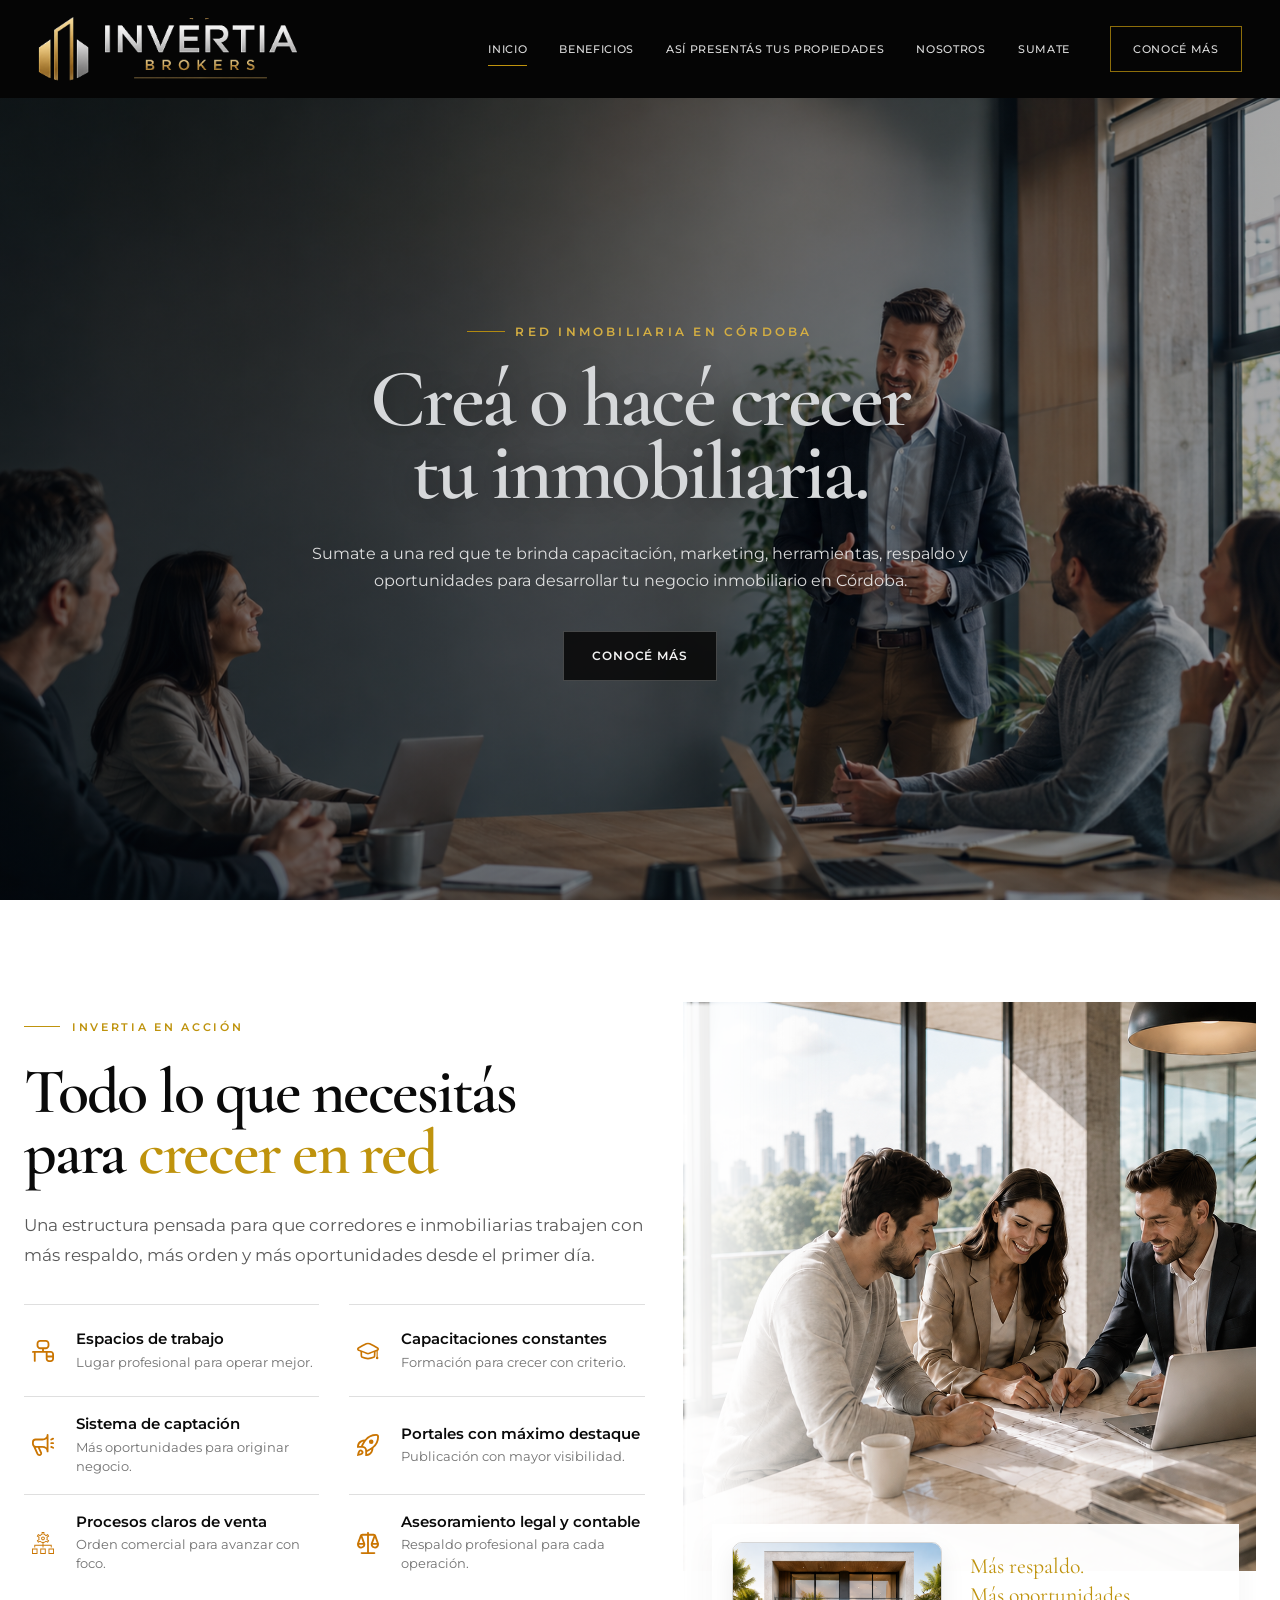
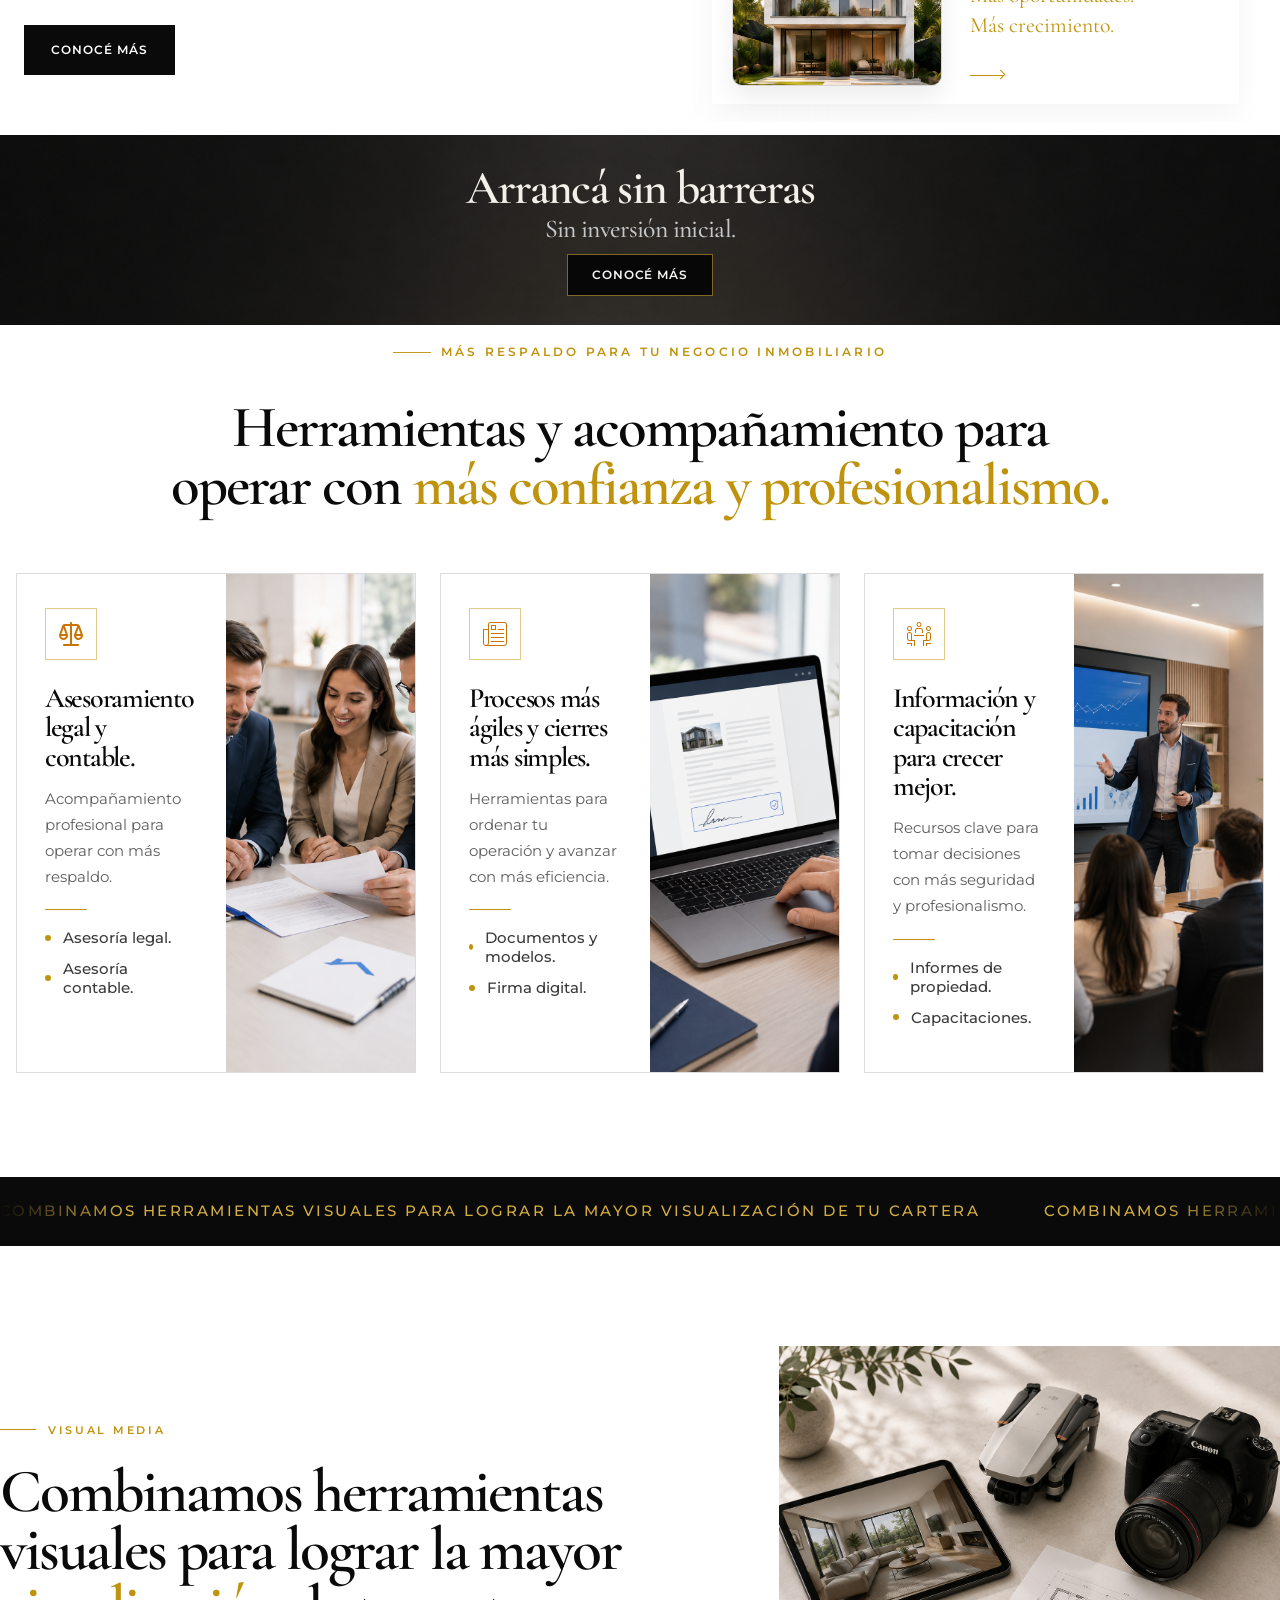
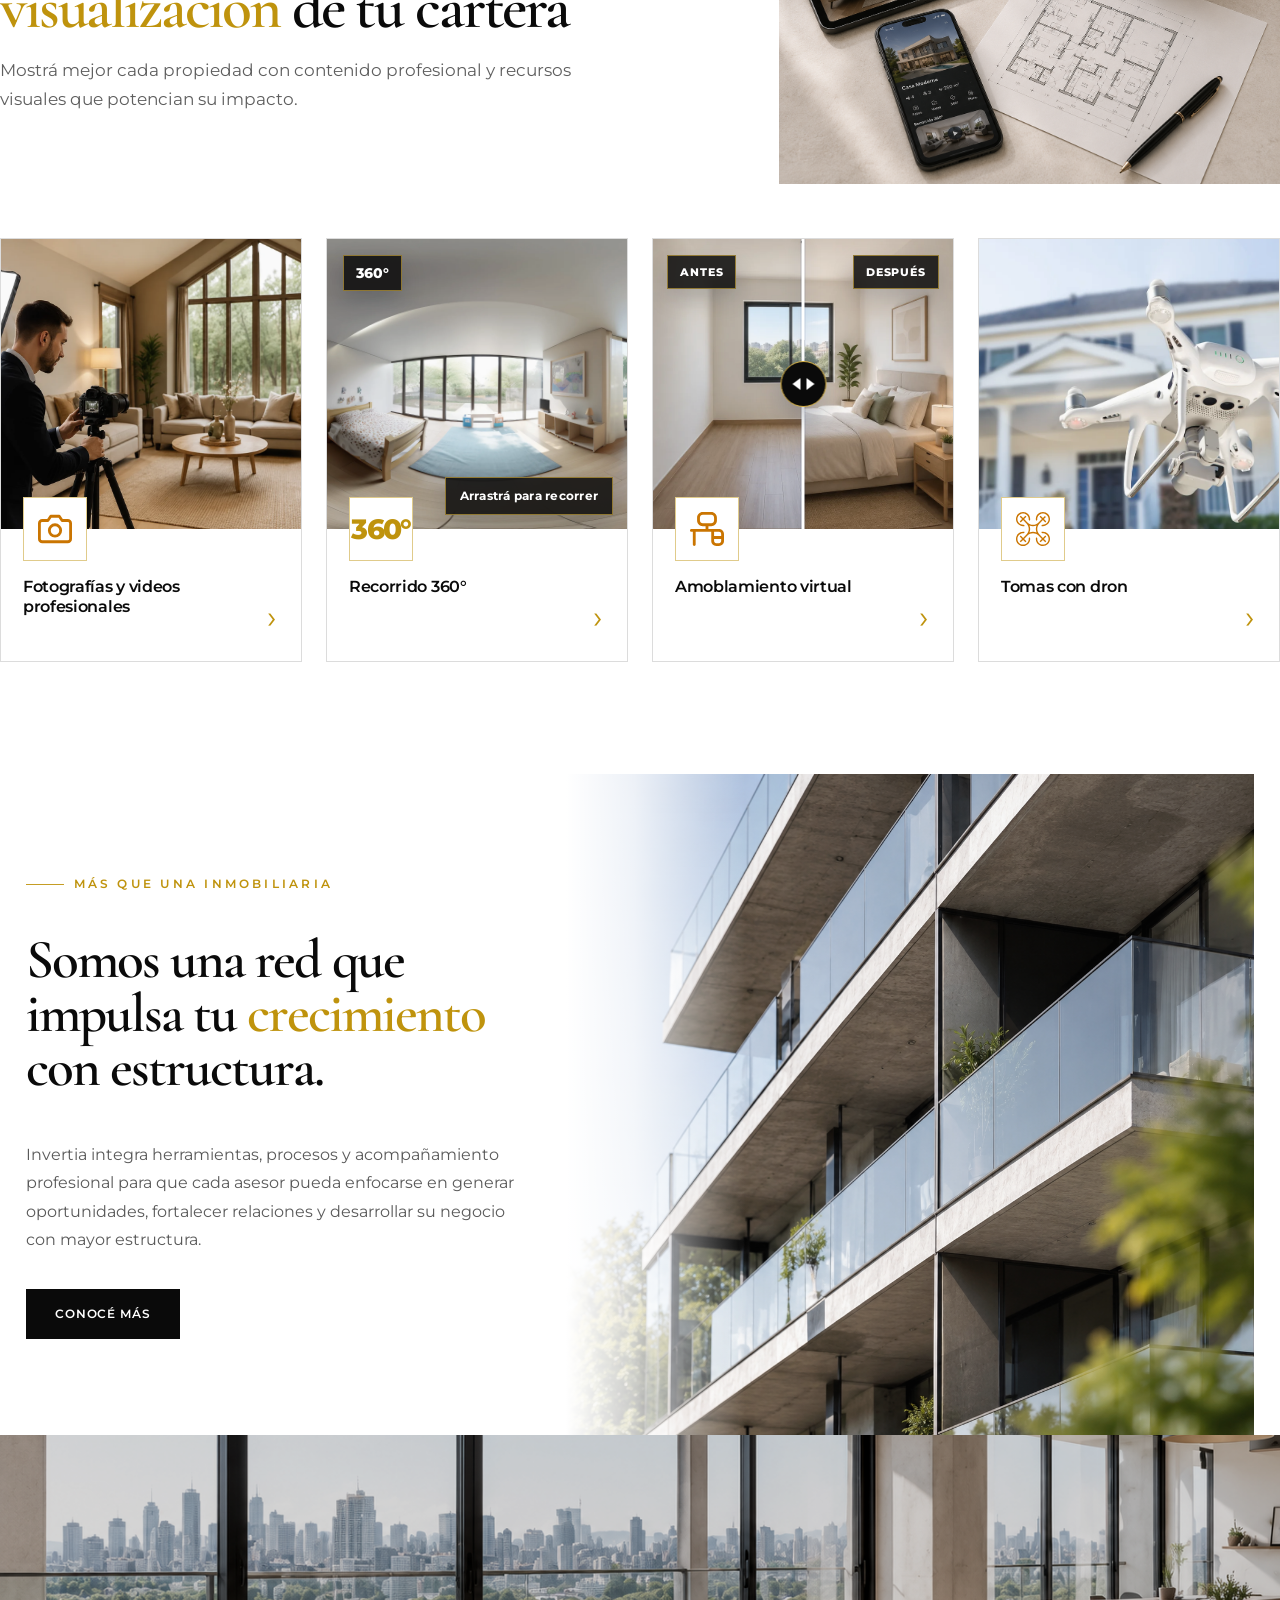
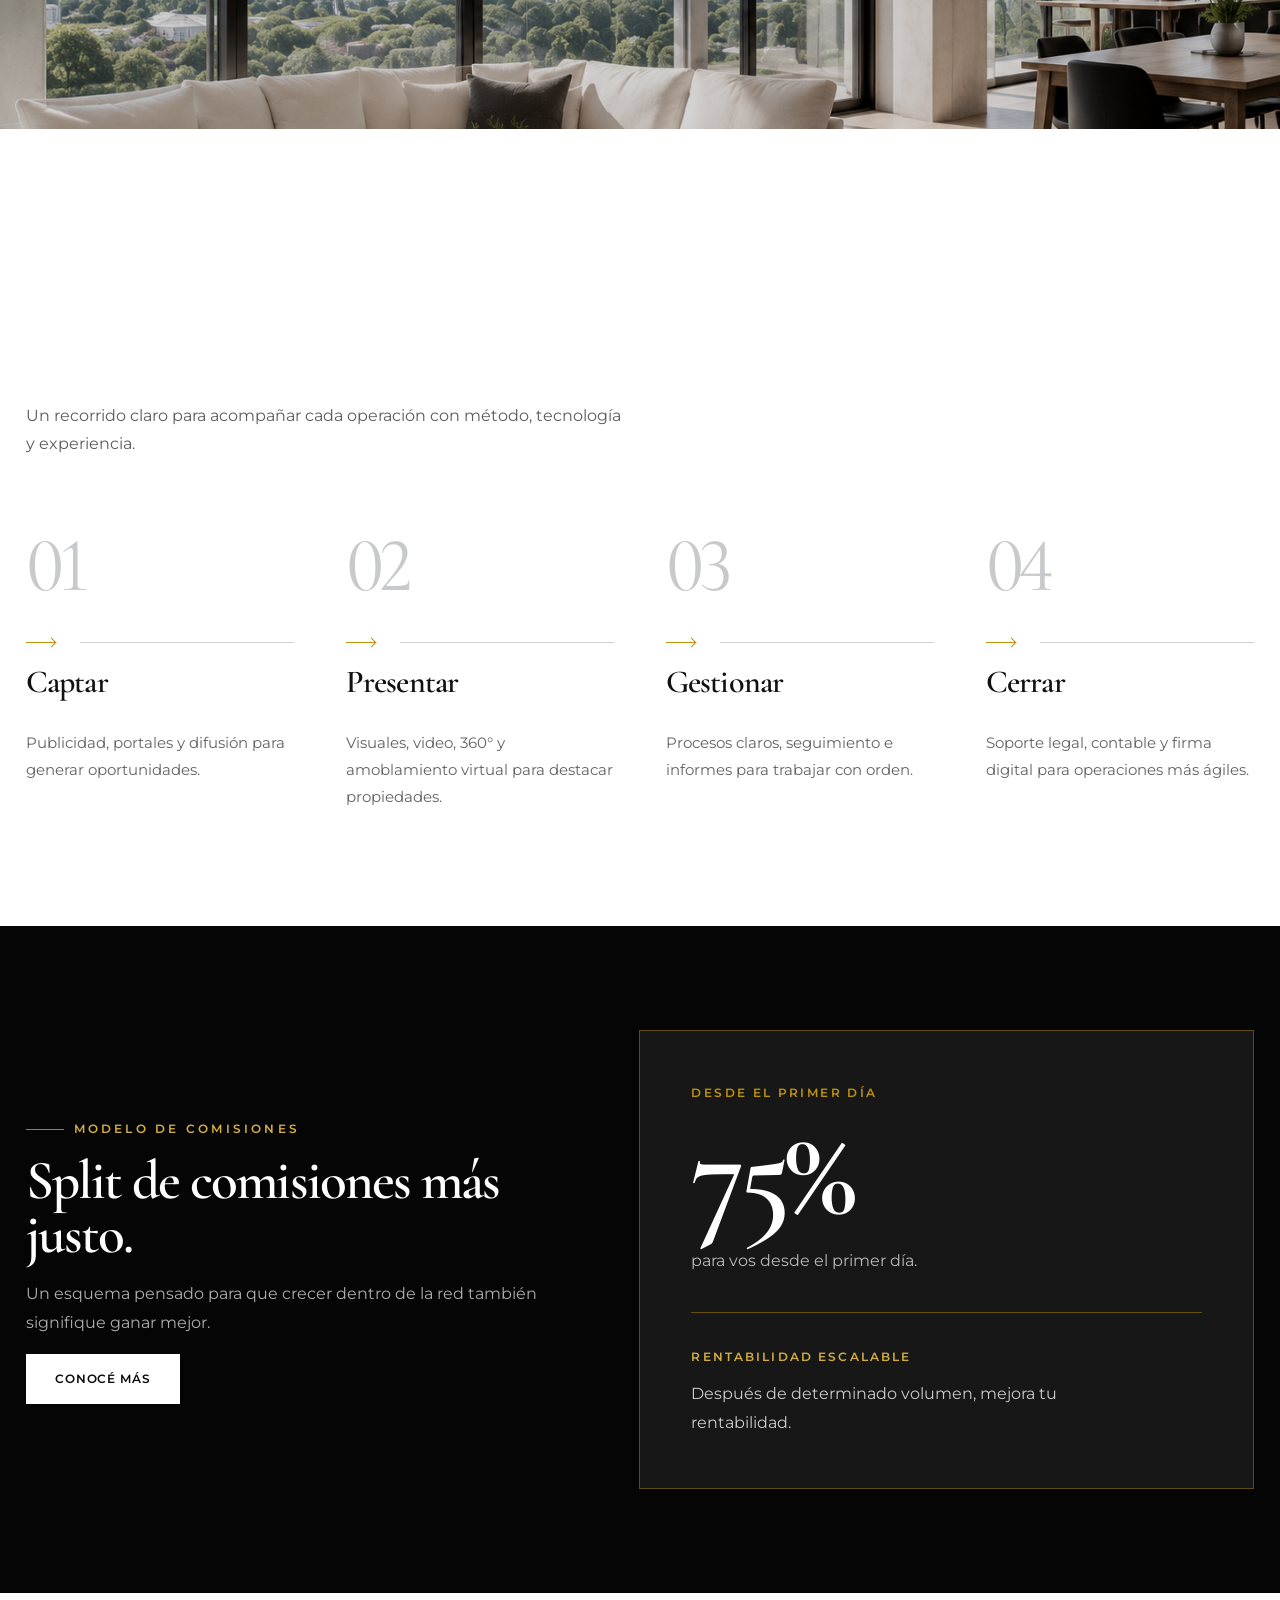
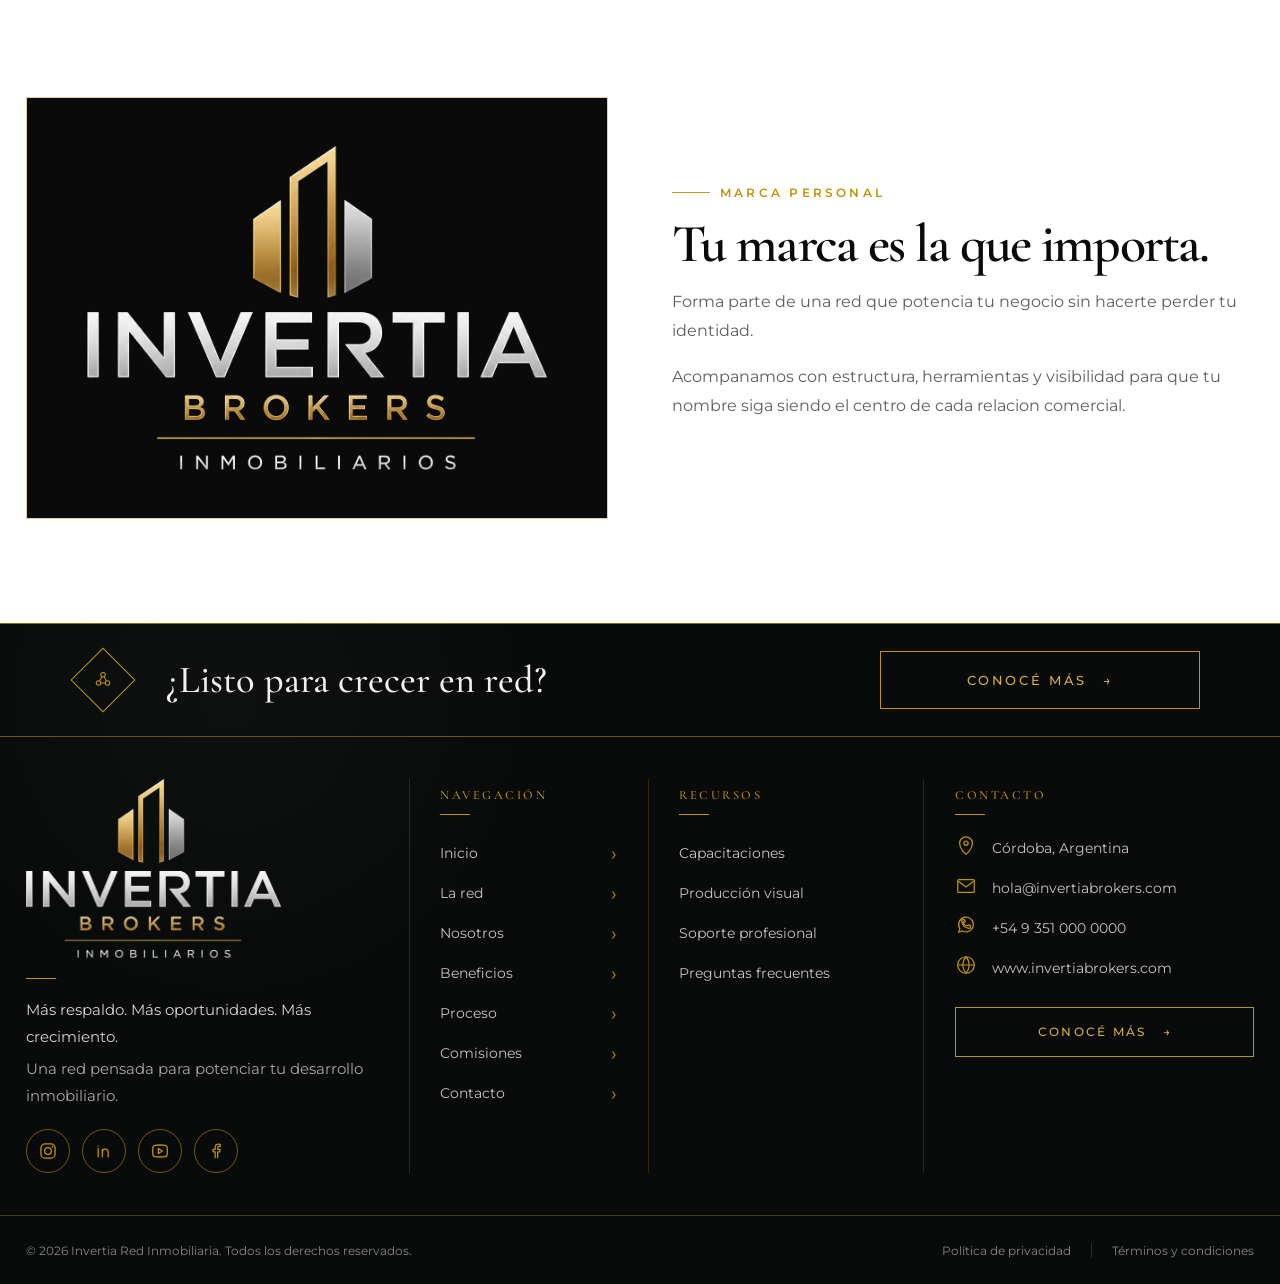
==== commit cb1e3616: "Fix: Beneficios - Arranca sin barreras" ====
--- a/index.html
+++ b/index.html
@@ -84,7 +84,7 @@
                     herramientas, respaldo y oportunidades para desarrollar tu
                     negocio inmobiliario en C&oacute;rdoba.
                   </p>
-                  <a class="button button-hero" href="beneficios.html">CONOC&Eacute; M&Aacute;S</a>
+                  <a class="button button-hero" href="sumate.html#sumate-form">CONOC&Eacute; M&Aacute;S</a>
                 </div>
               </div>
             </div>
@@ -256,7 +256,7 @@
           <div class="barrier-panel reveal" data-barrier-panel>
             <h2>Arranc&aacute; sin barreras</h2>
             <p>Sin inversi&oacute;n inicial.</p>
-            <a class="button button-primary" href="beneficios.html">CONOC&Eacute; M&Aacute;S</a>
+            <a class="button button-primary" href="sumate.html#sumate-form">CONOC&Eacute; M&Aacute;S</a>
           </div>
         </div>
       </section>
@@ -509,7 +509,7 @@
               oportunidades, fortalecer relaciones y desarrollar su negocio
               con mayor estructura.
             </p>
-            <a class="button button-primary" href="beneficios.html">CONOC&Eacute; M&Aacute;S</a>
+            <a class="button button-primary" href="sumate.html#sumate-form">CONOC&Eacute; M&Aacute;S</a>
           </div>
 
           <div class="network-story-media reveal reveal-delay">
@@ -579,7 +579,7 @@
               Un esquema pensado para que crecer dentro de la red tambi&eacute;n
               signifique ganar mejor.
             </p>
-            <a class="button button-light" href="beneficios.html"
+            <a class="button button-light" href="sumate.html#sumate-form"
               >CONOC&Eacute; M&Aacute;S</a
             >
           </div>
--- a/styles.css
+++ b/styles.css
@@ -4929,11 +4929,7 @@
   overflow: clip;
   min-height: 190px;
   padding: 18px 0;
-  background: #111 url("assets/sections/barrier-dark-background-silver.png") center / cover no-repeat;
-}
-
-.barrier-section::before {
-  display: none;
+  background: url("assets/sections/barrier-dark-background-clean.png") center / cover no-repeat;
 }
 
 .barrier-section .barrier-panel {
@@ -5540,47 +5536,6 @@
   }
 }
 
-/* Entrada editorial de la seccion "Arranca sin barreras". */
-.motion-enabled .barrier-section::before {
-  opacity: 0;
-  transform: translate(-50%, -50%) scale(0.82);
-  transition:
-    opacity 1100ms cubic-bezier(0.22, 1, 0.36, 1) 100ms,
-    transform 1100ms cubic-bezier(0.22, 1, 0.36, 1) 100ms;
-}
-
-.motion-enabled .barrier-section.is-visible::before {
-  opacity: 1;
-  transform: translate(-50%, -50%) scale(1);
-}
-
-.motion-enabled .barrier-section::after {
-  display: none;
-  position: absolute;
-  top: -12%;
-  left: 0;
-  z-index: 0;
-  width: 36%;
-  height: 124%;
-  background: linear-gradient(
-    105deg,
-    transparent 0%,
-    rgba(255, 255, 255, 0.05) 25%,
-    rgba(212, 175, 55, 0.22) 50%,
-    rgba(255, 255, 255, 0.1) 68%,
-    transparent 100%
-  );
-  filter: blur(32px);
-  opacity: 0;
-  pointer-events: none;
-  transform: translateX(-140%) rotate(-8deg);
-  content: "";
-}
-
-.motion-enabled .barrier-section.is-visible::after {
-  animation: barrierLightSweep 1320ms cubic-bezier(0.22, 1, 0.36, 1) 140ms both;
-}
-
 .motion-enabled .barrier-section .barrier-panel.reveal {
   opacity: 1;
   transform: none;
@@ -5645,26 +5600,6 @@
   }
 }
 
-@keyframes barrierLightSweep {
-  0% {
-    opacity: 0;
-    transform: translateX(-140%) rotate(-8deg);
-  }
-
-  20% {
-    opacity: 0.22;
-  }
-
-  80% {
-    opacity: 0.18;
-  }
-
-  100% {
-    opacity: 0;
-    transform: translateX(340%) rotate(-8deg);
-  }
-}
-
 @media (min-width: 641px) and (max-width: 1080px) {
   .motion-enabled .barrier-section .barrier-panel > h2 {
     transform: translateX(-70px);
@@ -5690,15 +5625,6 @@
 }
 
 @media (max-width: 640px) {
-  .motion-enabled .barrier-section::after {
-    width: 32%;
-    filter: blur(26px);
-  }
-
-  .motion-enabled .barrier-section.is-visible::after {
-    animation-duration: 1100ms;
-  }
-
   .motion-enabled .barrier-section .barrier-panel > h2 {
     transform: translateX(-38px);
   }
@@ -5732,41 +5658,13 @@
     }
   }
 
-  @keyframes barrierLightSweep {
-    0% {
-      opacity: 0;
-      transform: translateX(-140%) rotate(-8deg);
-    }
-
-    20% {
-      opacity: 0.15;
-    }
-
-    80% {
-      opacity: 0.12;
-    }
-
-    100% {
-      opacity: 0;
-      transform: translateX(340%) rotate(-8deg);
-    }
-  }
 }
 
 @media (prefers-reduced-motion: reduce) {
-  .motion-enabled .barrier-section::before,
-  .motion-enabled .barrier-section.is-visible::before,
   .motion-enabled .barrier-section .barrier-panel > h2,
   .motion-enabled .barrier-section .barrier-panel > p,
   .motion-enabled .barrier-section .barrier-panel > .button {
     opacity: 1;
     transform: none;
   }
-
-  .motion-enabled .barrier-section::after,
-  .motion-enabled .barrier-section.is-visible::after {
-    animation: none;
-    opacity: 0;
-    transform: translateX(-140%) rotate(-8deg);
-  }
-}
+}
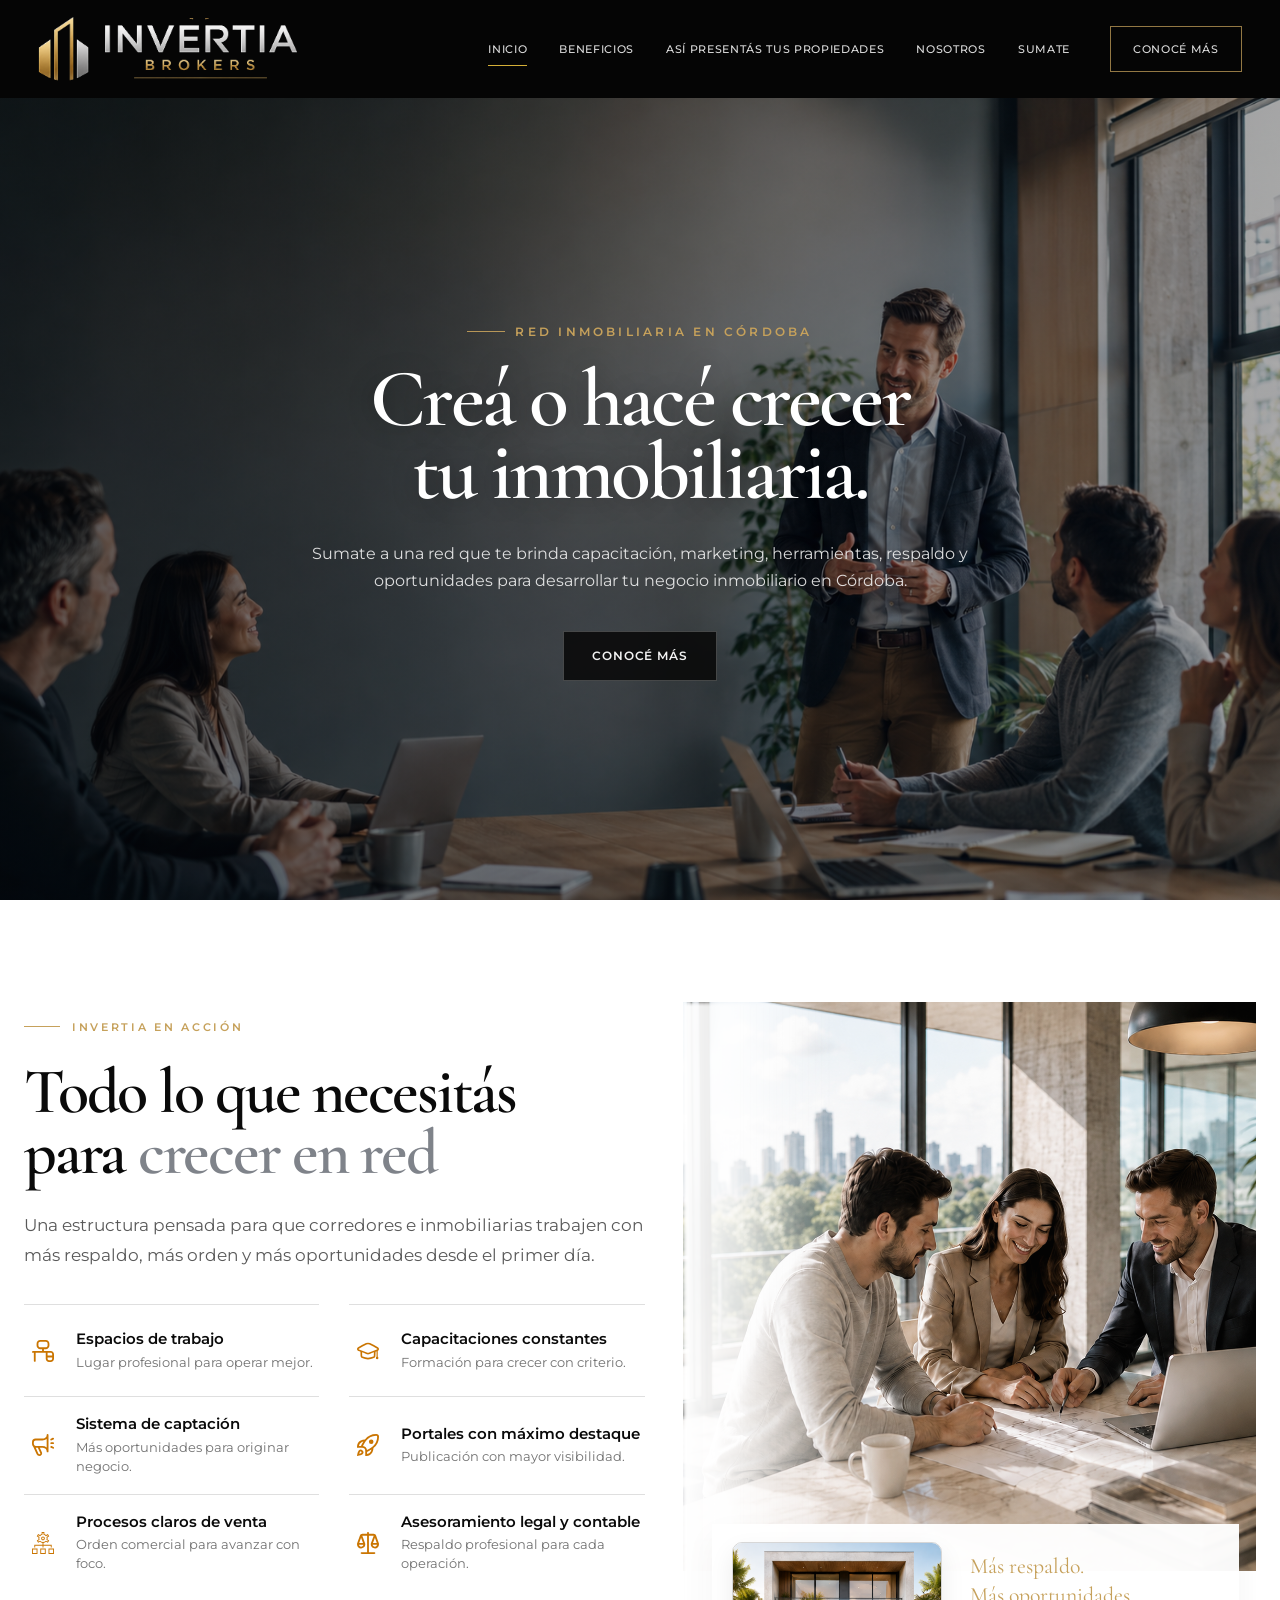
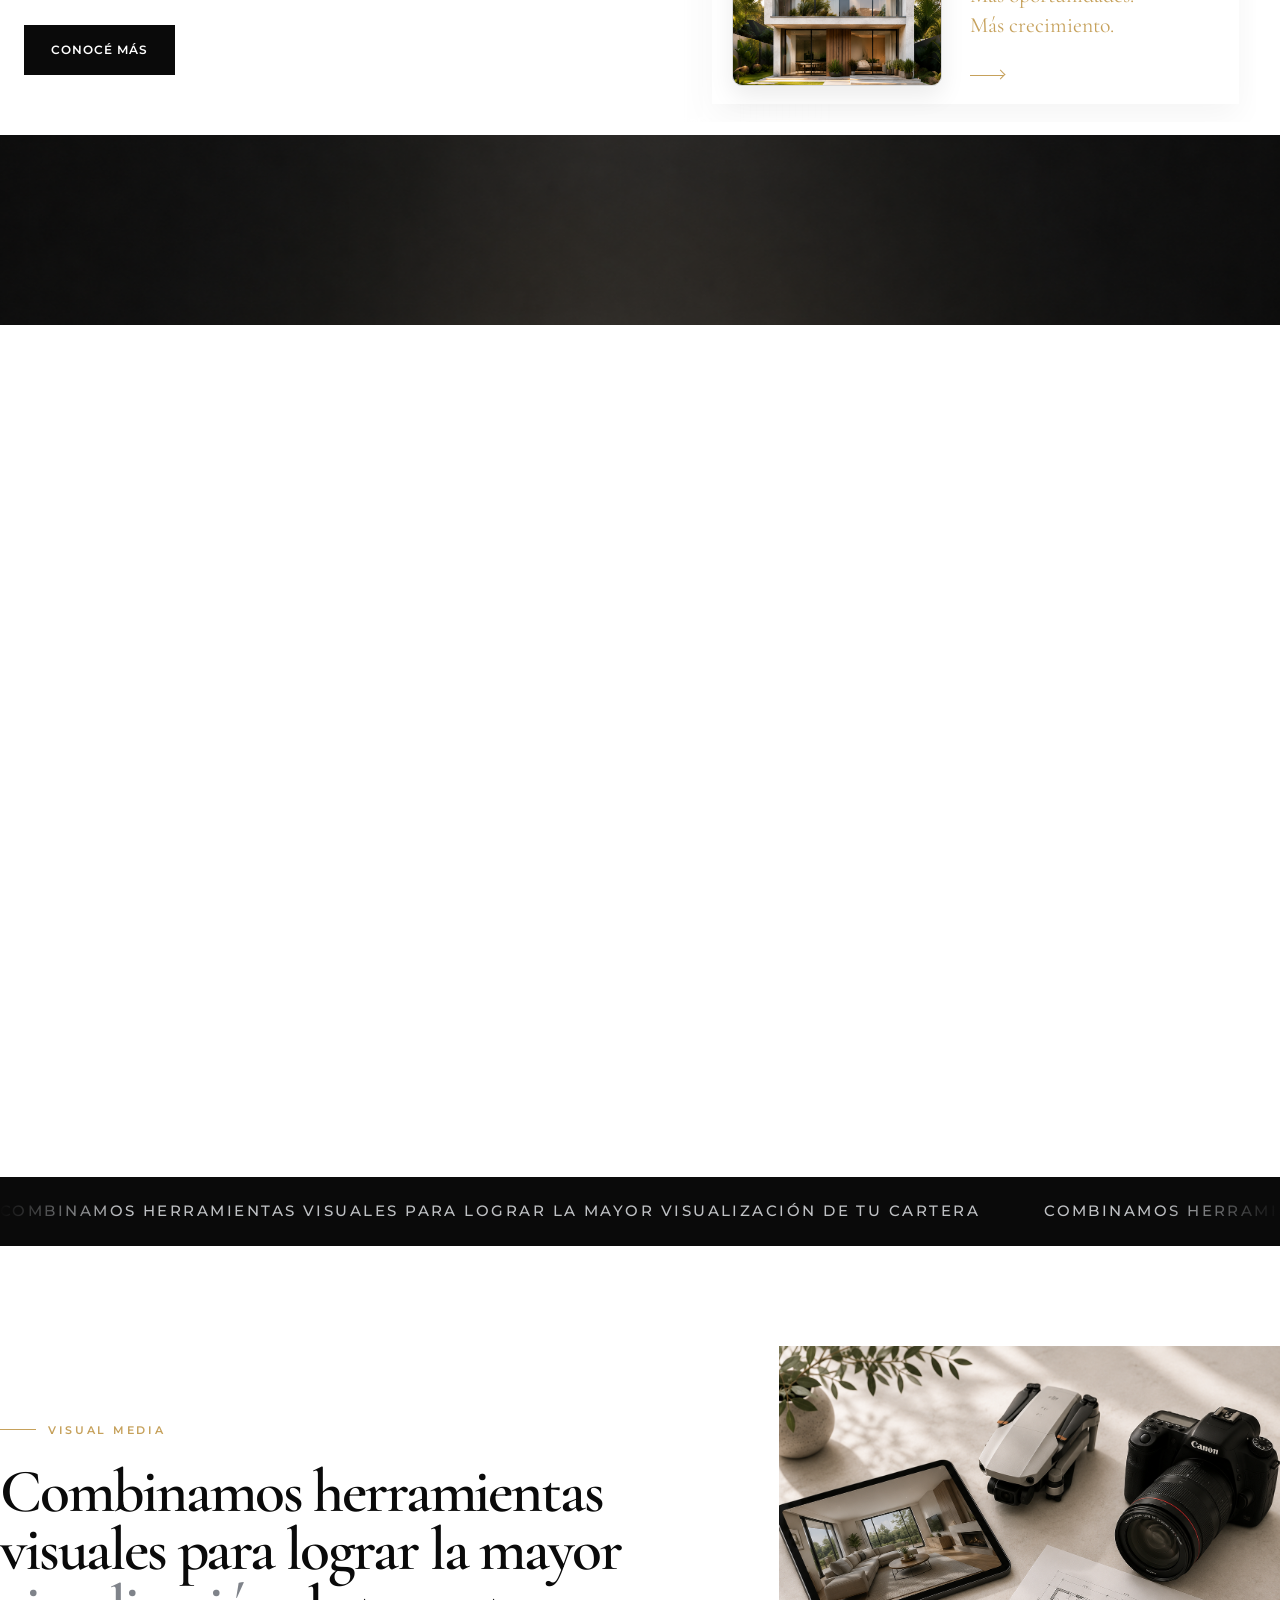
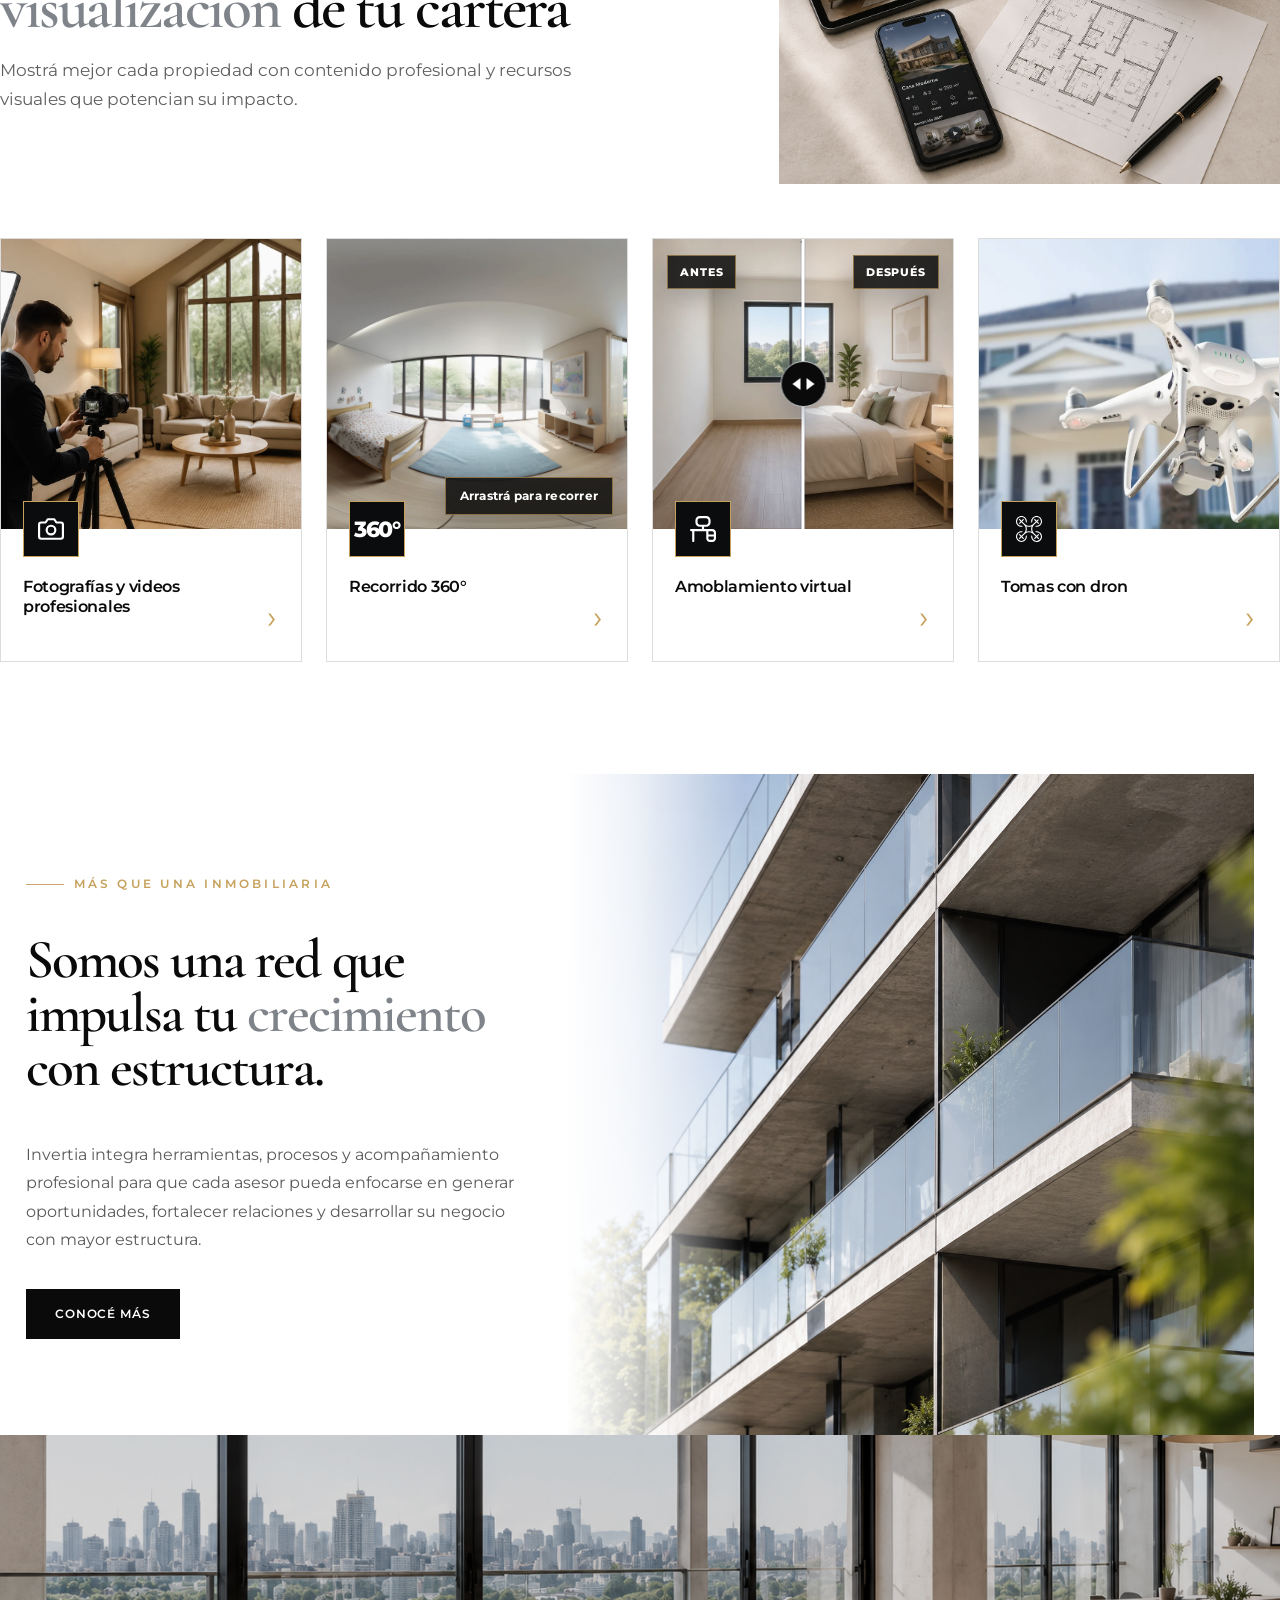
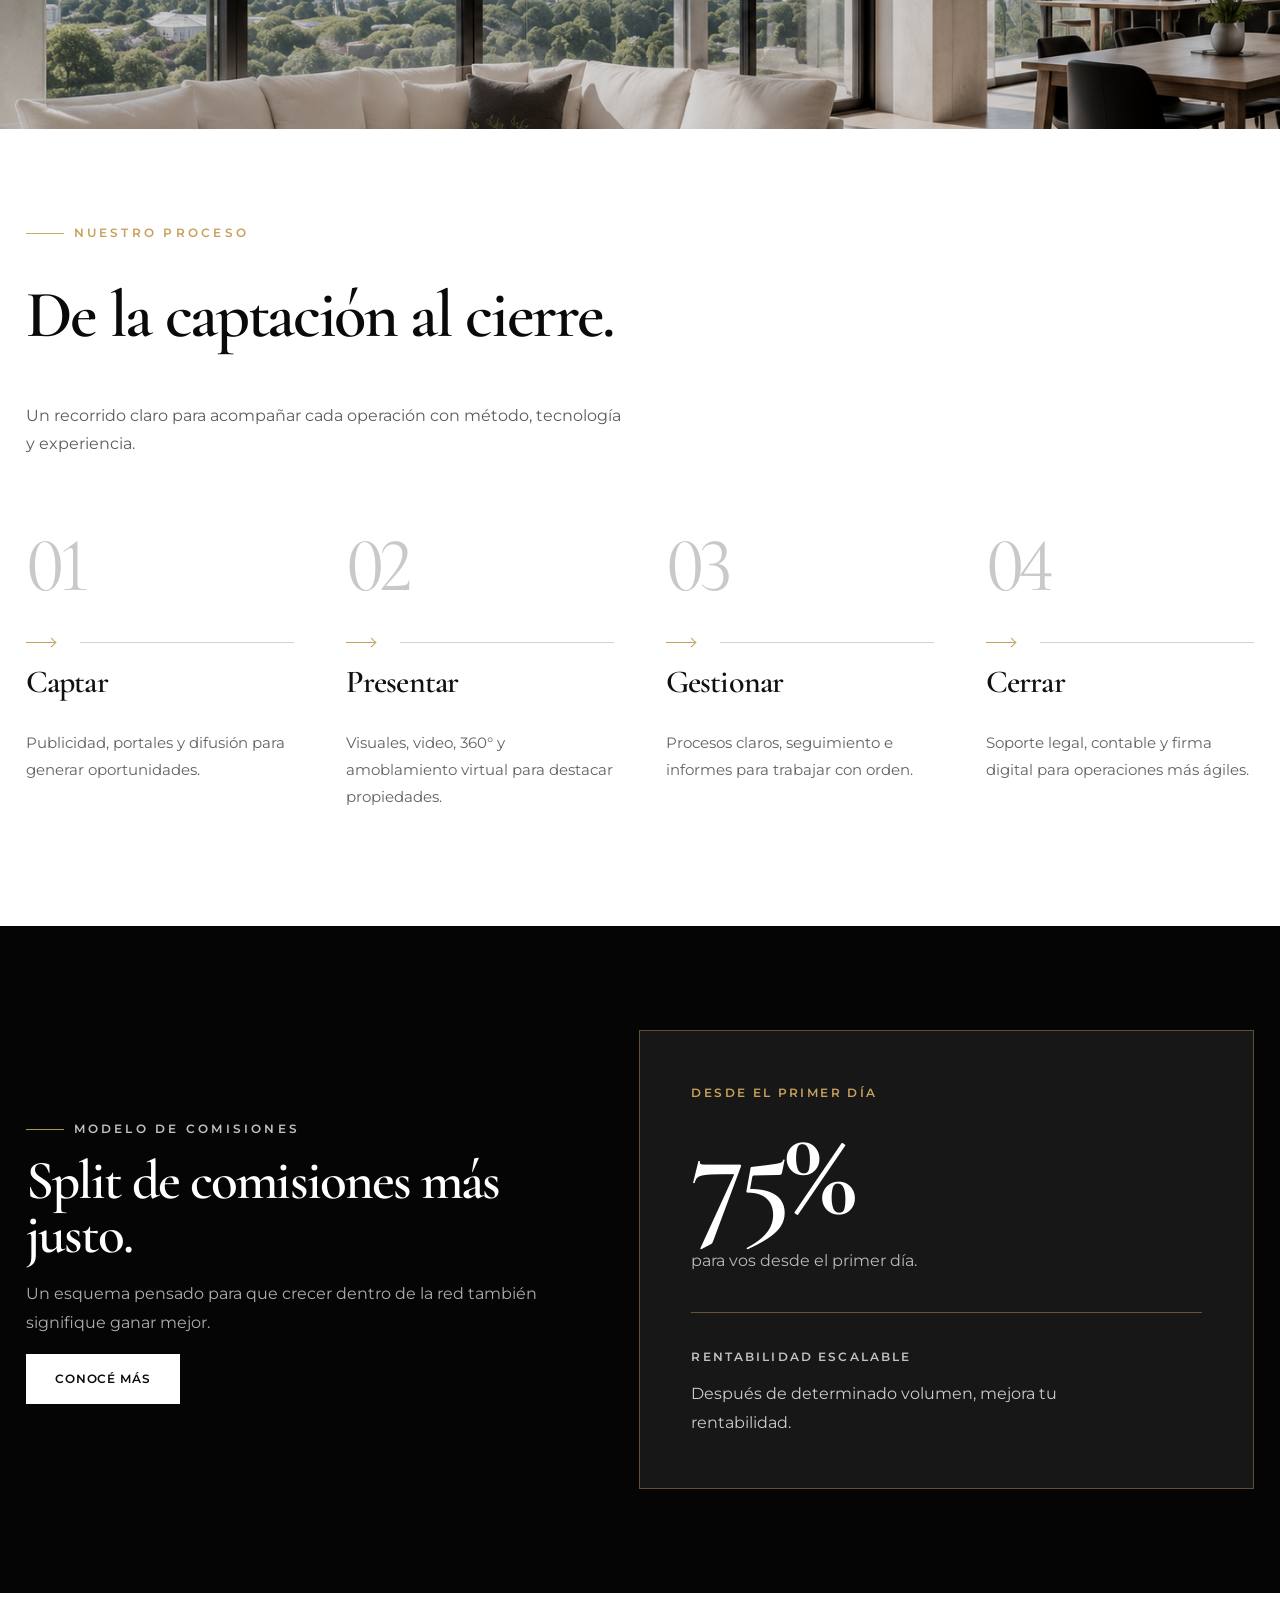
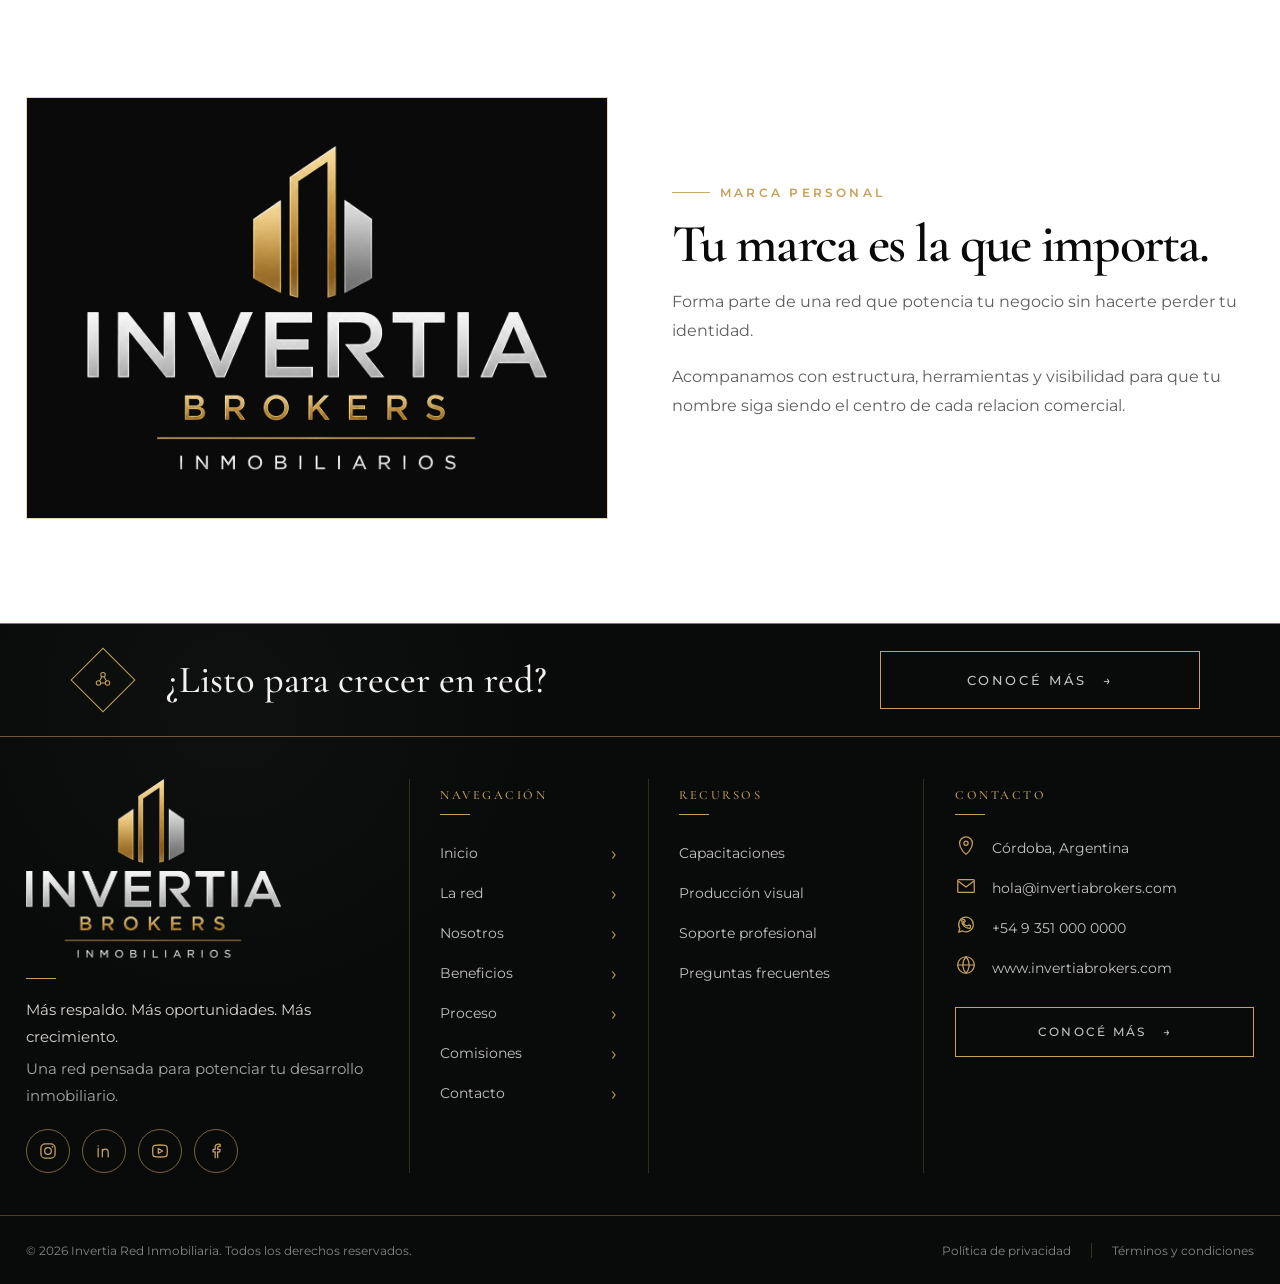
==== commit ad0cf0cb: "Fix varios - Home - asi presentamos tus propiedades" ====
--- a/index.html
+++ b/index.html
@@ -416,7 +416,6 @@
                   alt="Vista panor&aacute;mica de un dormitorio para recorrido 360 grados"
                   draggable="false"
                 />
-                <span class="visual-media-panorama-badge" aria-hidden="true">360&deg;</span>
                 <span class="visual-media-panorama-hint" data-panorama-hint>
                   Vista panor&aacute;mica 360&deg;
                 </span>
--- a/styles.css
+++ b/styles.css
@@ -1241,8 +1241,8 @@
 }
 
 .visual-media-card-icon img {
-  width: 34px;
-  height: 34px;
+  width: 26px;
+  height: 26px;
   object-fit: contain;
   filter: brightness(0) saturate(100%) invert(34%) sepia(92%) saturate(2455%)
     hue-rotate(223deg) brightness(102%) contrast(101%);
@@ -2097,8 +2097,8 @@
   }
 
   .visual-media-card-icon img {
-    width: 28px;
-    height: 28px;
+    width: 22px;
+    height: 22px;
   }
 
   .visual-media-card-body h3 {
@@ -2192,10 +2192,25 @@
 }
 
 /* Editorial real-estate direction */
+html {
+  overflow-x: hidden;
+}
+
+body {
+  overflow-x: hidden;
+}
+
 :root {
-  --color-primary: #bf930d;
-  --color-primary-dark: #8a6a09;
-  --color-primary-soft: rgba(191, 147, 13, 0.12);
+  --color-gold: #C6A15B;
+  --color-gold-dark: #8F6F32;
+  --color-gold-rgb: 198, 161, 91;
+  --color-silver: #BFC1C4;
+  --color-silver-secondary: #7F838A;
+  --color-silver-highlight: #7F838A;
+  --color-nav-accent: #D4AF37;
+  --color-primary: var(--color-gold);
+  --color-primary-dark: var(--color-gold-dark);
+  --color-primary-soft: rgba(var(--color-gold-rgb), 0.12);
   --color-bg: #ffffff;
   --color-white: #ffffff;
   --color-text: #0a0a0a;
@@ -2210,8 +2225,8 @@
   --color-navy-soft: var(--color-black-soft);
   --color-ivory: var(--color-white);
   --color-ivory-light: var(--color-white);
-  --color-champagne: #bf930d;
-  --color-champagne-soft: #d4ae42;
+  --color-champagne: var(--color-gold);
+  --color-champagne-soft: var(--color-silver);
   --shadow-soft: 0 18px 44px rgba(5, 5, 5, 0.07);
   --shadow-hover: 0 22px 54px rgba(5, 5, 5, 0.11);
   --radius-xl: 18px;
@@ -2397,7 +2412,7 @@
   bottom: -10px;
   left: 0;
   height: 1px;
-  background: var(--color-champagne);
+  background: var(--color-nav-accent);
   opacity: 0;
   transform: scaleX(0.4);
   transition: opacity 180ms ease, transform 180ms ease;
@@ -2420,7 +2435,7 @@
   min-height: 46px;
   margin-left: 8px;
   padding-inline: 22px;
-  border-color: rgba(191, 147, 13, 0.74);
+  border-color: rgba(var(--color-gold-rgb), 0.74);
   color: var(--color-ivory-light);
   background: transparent;
 }
@@ -2433,7 +2448,7 @@
 }
 
 .menu-toggle {
-  border: 1px solid rgba(191, 147, 13, 0.5);
+  border: 1px solid rgba(var(--color-gold-rgb), 0.5);
   border-radius: 0;
   background: var(--color-navy-soft);
   box-shadow: none;
@@ -2511,7 +2526,7 @@
 
 .hero h1 span {
   display: block;
-  color: var(--color-champagne);
+  color: var(--color-silver-highlight);
 }
 
 .hero-subtitle {
@@ -2607,7 +2622,7 @@
 }
 
 .visibility-title span {
-  color: var(--color-champagne);
+  color: var(--color-silver-highlight);
   background: none;
   -webkit-background-clip: initial;
   background-clip: initial;
@@ -2645,7 +2660,7 @@
 
 .visibility-feature-card:hover,
 .visibility-feature-card:focus-within {
-  border-color: rgba(191, 147, 13, 0.82);
+  border-color: rgba(var(--color-gold-rgb), 0.82);
   background: transparent;
   box-shadow: none;
   transform: none;
@@ -2697,7 +2712,7 @@
   min-height: 590px;
   overflow: hidden;
   padding: 0;
-  border-left: 1px solid rgba(191, 147, 13, 0.45);
+  border-left: 1px solid rgba(var(--color-gold-rgb), 0.45);
   background: var(--color-ivory-light);
 }
 
@@ -2787,7 +2802,7 @@
 }
 
 .tools-support-heading h2 span {
-  color: var(--color-champagne);
+  color: var(--color-silver-highlight);
   background: none;
   -webkit-background-clip: initial;
   background-clip: initial;
@@ -2807,7 +2822,7 @@
 
 .tools-support-card:hover,
 .tools-support-card:focus-within {
-  border-color: rgba(191, 147, 13, 0.8);
+  border-color: rgba(var(--color-gold-rgb), 0.8);
   box-shadow: var(--shadow-soft);
   transform: translateY(-4px);
 }
@@ -2820,7 +2835,7 @@
   width: 52px;
   height: 52px;
   margin-bottom: 24px;
-  border: 1px solid rgba(191, 147, 13, 0.48);
+  border: 1px solid rgba(var(--color-gold-rgb), 0.48);
   border-radius: 0;
   background: transparent;
 }
@@ -2925,7 +2940,7 @@
 }
 
 .visual-media-copy h2 span {
-  color: var(--color-champagne);
+  color: var(--color-silver-highlight);
   background: none;
   -webkit-background-clip: initial;
   background-clip: initial;
@@ -2960,7 +2975,7 @@
 }
 
 .visual-media-orbit {
-  border-color: rgba(191, 147, 13, 0.28);
+  border-color: rgba(var(--color-gold-rgb), 0.28);
 }
 
 .visual-media-graphic-dots {
@@ -2970,7 +2985,7 @@
 
 .visual-media-house-card,
 .visual-media-floating {
-  border: 1px solid rgba(191, 147, 13, 0.26);
+  border: 1px solid rgba(var(--color-gold-rgb), 0.26);
   border-radius: 0;
   background: var(--color-ivory-light);
   box-shadow: var(--shadow-soft);
@@ -2988,14 +3003,14 @@
 .visual-media-house-line {
   background: linear-gradient(
     90deg,
-    rgba(191, 147, 13, 0.3),
-    rgba(212, 174, 66, 0.72)
+    rgba(var(--color-gold-rgb), 0.3),
+    rgba(var(--color-gold-rgb), 0.72)
   );
 }
 
 .visual-media-house-knob {
   background: var(--color-champagne);
-  box-shadow: 0 0 0 6px rgba(191, 147, 13, 0.12);
+  box-shadow: 0 0 0 6px rgba(var(--color-gold-rgb), 0.12);
 }
 
 .visual-media-floating img {
@@ -3016,7 +3031,7 @@
 
 .visual-media-card:hover,
 .visual-media-card:focus-within {
-  border-color: rgba(191, 147, 13, 0.8);
+  border-color: rgba(var(--color-gold-rgb), 0.8);
   box-shadow: var(--shadow-soft);
   transform: translateY(-4px);
 }
@@ -3045,16 +3060,16 @@
 
 .visual-media-card-icon {
   left: 22px;
-  width: 64px;
-  height: 64px;
-  border: 1px solid rgba(191, 147, 13, 0.48);
+  width: 56px;
+  height: 56px;
+  border: 1px solid var(--color-gold);
   border-radius: 0;
-  background: var(--color-ivory-light);
+  background: #0B0C0D;
   box-shadow: none;
 }
 
 .visual-media-card-icon img {
-  filter: brightness(0) saturate(100%) invert(45%) sepia(86%) saturate(783%) hue-rotate(5deg) brightness(89%) contrast(99%);
+  filter: brightness(0) invert(1);
 }
 
 .visual-media-card-icon-text,
@@ -3062,10 +3077,15 @@
   color: var(--color-champagne);
 }
 
+.visual-media-card-icon-text {
+  color: #ffffff;
+  font-size: 1.35rem;
+}
+
 .visual-media-panorama-badge,
 .visual-media-panorama-hint,
 .visual-media-compare-label {
-  border-color: rgba(212, 174, 66, 0.62);
+  border-color: rgba(var(--color-gold-rgb), 0.62);
   border-radius: 0;
   background: rgba(10, 10, 10, 0.84);
 }
@@ -3106,7 +3126,7 @@
 }
 
 .network-story-copy h2 span {
-  color: var(--color-champagne);
+  color: var(--color-silver-highlight);
 }
 
 .network-story-copy p {
@@ -3186,7 +3206,7 @@
 }
 
 .network-process-header h2 span {
-  color: var(--color-champagne);
+  color: var(--color-silver-highlight);
 }
 
 .network-process-steps {
@@ -3205,7 +3225,7 @@
   right: 12.5%;
   left: 12.5%;
   height: 1px;
-  background: rgba(191, 147, 13, 0.46);
+  background: rgba(var(--color-gold-rgb), 0.46);
   content: "";
 }
 
@@ -3245,7 +3265,7 @@
   height: 48px;
   margin: 0 auto 24px;
   place-items: center;
-  border: 1px solid rgba(212, 174, 66, 0.42);
+  border: 1px solid rgba(var(--color-gold-rgb), 0.42);
   border-radius: 50%;
   color: var(--color-ivory-light);
   background: var(--color-navy-deep);
@@ -3370,7 +3390,7 @@
 
 .commission-panel {
   padding: clamp(38px, 4vw, 58px);
-  border: 1px solid rgba(191, 147, 13, 0.42);
+  border: 1px solid rgba(var(--color-gold-rgb), 0.42);
   border-radius: 0;
   background: var(--color-navy-soft);
   box-shadow: none;
@@ -3441,7 +3461,7 @@
   left: 0;
   width: 100%;
   height: 1px;
-  background: rgba(191, 147, 13, 0.46);
+  background: rgba(var(--color-gold-rgb), 0.46);
   content: "";
 }
 
@@ -3565,7 +3585,7 @@
 
 .brand-card {
   padding: 0;
-  border: 1px solid rgba(191, 147, 13, 0.44);
+  border: 1px solid rgba(var(--color-gold-rgb), 0.44);
   border-radius: 0;
   background: transparent;
   box-shadow: none;
@@ -3590,7 +3610,7 @@
 
 .site-footer {
   padding: 64px 0;
-  border-top: 1px solid rgba(191, 147, 13, 0.3);
+  border-top: 1px solid rgba(var(--color-gold-rgb), 0.3);
   color: var(--color-white);
   background: var(--color-navy-deep);
 }
@@ -3679,7 +3699,7 @@
   .nav {
     top: calc(100% + 1px);
     padding: 18px;
-    border: 1px solid rgba(191, 147, 13, 0.32);
+    border: 1px solid rgba(var(--color-gold-rgb), 0.32);
     border-radius: 0;
     background: rgba(5, 5, 5, 0.98);
     box-shadow: 0 22px 44px rgba(5, 5, 5, 0.18);
@@ -3738,7 +3758,7 @@
 
   .visibility-right {
     min-height: 460px;
-    border-top: 1px solid rgba(191, 147, 13, 0.45);
+    border-top: 1px solid rgba(var(--color-gold-rgb), 0.45);
     border-left: 0;
   }
 
@@ -4089,7 +4109,7 @@
 }
 
 .visibility-title em {
-  color: var(--color-champagne);
+  color: var(--color-silver-highlight);
   font-style: normal;
 }
 
@@ -4162,7 +4182,7 @@
     width: 100%;
     min-height: 106px;
     padding: 16px 14px;
-    border: 1px solid rgba(191, 147, 13, 0.17);
+    border: 1px solid rgba(var(--color-gold-rgb), 0.17);
     border-radius: 16px;
     color: #ffffff;
     background: linear-gradient(135deg, #1a1a1a 0%, #111111 55%, #0c0c0c 100%);
@@ -4172,7 +4192,7 @@
 
   .visibility-section .visibility-feature-card:hover,
   .visibility-section .visibility-feature-card:focus-within {
-    border-color: rgba(191, 147, 13, 0.17);
+    border-color: rgba(var(--color-gold-rgb), 0.17);
     background: linear-gradient(135deg, #1a1a1a 0%, #111111 55%, #0c0c0c 100%);
     box-shadow: 0 8px 22px rgba(9, 9, 9, 0.07);
     transform: none;
@@ -4215,7 +4235,7 @@
     height: 34px;
     place-items: center;
     border-radius: 50%;
-    background: linear-gradient(135deg, #d4a72d, #bf930d);
+    background: linear-gradient(135deg, var(--color-gold), var(--color-gold));
     box-shadow: inset 0 0 0 1px rgba(255, 255, 255, 0.16);
   }
 
@@ -4231,19 +4251,19 @@
     min-height: 60px;
     margin-top: 2px;
     padding: 0.9rem 3.4rem 0.9rem 1.5rem;
-    border: 1px solid rgba(142, 103, 4, 0.34);
+    border: 1px solid rgba(var(--color-gold-rgb), 0.34);
     border-radius: 12px;
     color: #0b0b0b;
-    background: linear-gradient(135deg, #d4a72d, #bf930d);
-    box-shadow: 0 10px 24px rgba(191, 147, 13, 0.14);
+    background: linear-gradient(135deg, var(--color-gold), var(--color-gold));
+    box-shadow: 0 10px 24px rgba(var(--color-gold-rgb), 0.14);
   }
 
   .visibility-section .visibility-primary-cta:hover,
   .visibility-section .visibility-primary-cta:focus-visible {
-    border-color: rgba(142, 103, 4, 0.5);
+    border-color: rgba(var(--color-gold-rgb), 0.5);
     color: #0b0b0b;
-    background: linear-gradient(135deg, #d4a72d, #bf930d);
-    box-shadow: 0 10px 24px rgba(191, 147, 13, 0.14);
+    background: linear-gradient(135deg, var(--color-gold), var(--color-gold));
+    box-shadow: 0 10px 24px rgba(var(--color-gold-rgb), 0.14);
     transform: none;
   }
 
@@ -4314,7 +4334,7 @@
 
 /* Premium footer */
 .site-footer {
-  --footer-gold: #bf930d;
+  --footer-gold: var(--color-gold);
   --footer-text: #f1f0ed;
   --footer-muted: #a7a7a5;
   padding: 0;
@@ -4327,8 +4347,8 @@
 }
 
 .footer-cta {
-  border-top: 1px solid rgba(191, 147, 13, 0.72);
-  border-bottom: 1px solid rgba(191, 147, 13, 0.52);
+  border-top: 1px solid rgba(var(--color-gold-rgb), 0.72);
+  border-bottom: 1px solid rgba(var(--color-gold-rgb), 0.52);
 }
 
 .footer-cta-inner {
@@ -4376,7 +4396,7 @@
   gap: 16px;
   min-height: 58px;
   border: 1px solid var(--footer-gold);
-  color: #d4ae42;
+  color: var(--color-silver);
   font-size: 0.82rem;
   font-weight: 500;
   letter-spacing: 0.2em;
@@ -4389,11 +4409,11 @@
 .footer-contact-cta:hover,
 .footer-contact-cta:focus-visible {
   color: #0a0a0a;
-  background: #bf930d;
+  background: var(--color-gold);
 }
 
 .site-footer a:focus-visible {
-  outline: 2px solid #d4ae42;
+  outline: 2px solid var(--color-silver);
   outline-offset: 4px;
 }
 
@@ -4418,7 +4438,7 @@
 }
 
 .footer-main-grid > * + * {
-  border-left: 1px solid rgba(191, 147, 13, 0.22);
+  border-left: 1px solid rgba(var(--color-gold-rgb), 0.22);
 }
 
 .footer-brand img {
@@ -4465,9 +4485,9 @@
   width: 44px;
   height: 44px;
   place-items: center;
-  border: 1px solid rgba(191, 147, 13, 0.58);
+  border: 1px solid rgba(var(--color-gold-rgb), 0.58);
   border-radius: 50%;
-  color: #bf930d;
+  color: var(--color-gold);
   cursor: default;
 }
 
@@ -4487,7 +4507,7 @@
 
 .footer-column h3 {
   margin: 8px 0 20px;
-  color: #bf930d;
+  color: var(--color-gold);
   font-size: 0.78rem;
   font-weight: 500;
   letter-spacing: 0.2em;
@@ -4532,7 +4552,7 @@
 .footer-navigation a:focus-visible,
 .footer-contact a:hover,
 .footer-contact a:focus-visible {
-  color: #d4ae42;
+  color: var(--color-silver);
 }
 
 .footer-contact ul {
@@ -4571,7 +4591,7 @@
 }
 
 .footer-legal {
-  border-top: 1px solid rgba(191, 147, 13, 0.34);
+  border-top: 1px solid rgba(var(--color-gold-rgb), 0.34);
 }
 
 .footer-legal-inner {
@@ -4597,7 +4617,7 @@
 .footer-legal-inner > div span + span {
   margin-left: 20px;
   padding-left: 20px;
-  border-left: 1px solid rgba(191, 147, 13, 0.26);
+  border-left: 1px solid rgba(var(--color-gold-rgb), 0.26);
 }
 
 @media (max-width: 1080px) {
@@ -4624,7 +4644,7 @@
   }
 
   .footer-main-grid > :nth-child(n + 3) {
-    border-top: 1px solid rgba(191, 147, 13, 0.22);
+    border-top: 1px solid rgba(var(--color-gold-rgb), 0.22);
   }
 }
 
@@ -4664,7 +4684,7 @@
   }
 
   .footer-main-grid > * + * {
-    border-top: 1px solid rgba(191, 147, 13, 0.22);
+    border-top: 1px solid rgba(var(--color-gold-rgb), 0.22);
   }
 
   .footer-brand {
@@ -4772,12 +4792,16 @@
 .hero .eyebrow-hero {
   justify-content: center;
   margin-bottom: 24px;
-  color: #d4ae42;
-}
-
-.hero h1,
+  color: var(--color-gold);
+}
+
+.hero h1 {
+  color: var(--color-white);
+  text-shadow: 0 2px 26px rgba(0, 0, 0, 0.28);
+}
+
 .hero h1 span {
-  color: #d6d8da;
+  color: var(--color-white);
   text-shadow: 0 2px 26px rgba(0, 0, 0, 0.28);
 }
 
@@ -4895,7 +4919,7 @@
 .visibility-editorial p {
   align-self: end;
   margin: 0;
-  color: #bf930d;
+  color: var(--color-gold);
   font-family: "Cormorant Garamond", Georgia, serif;
   font-size: clamp(1.2rem, 1.7vw, 1.55rem);
   line-height: 1.35;
@@ -4906,7 +4930,7 @@
   align-self: start;
   width: 34px;
   height: 14px;
-  border-bottom: 1px solid #bf930d;
+  border-bottom: 1px solid var(--color-gold);
 }
 
 .visibility-editorial > span::after {
@@ -4915,8 +4939,8 @@
   bottom: -3px;
   width: 7px;
   height: 7px;
-  border-top: 1px solid #bf930d;
-  border-right: 1px solid #bf930d;
+  border-top: 1px solid var(--color-gold);
+  border-right: 1px solid var(--color-gold);
   transform: rotate(45deg);
   content: "";
 }
@@ -5119,7 +5143,7 @@
   left: 0;
   width: 29px;
   height: 1px;
-  background: #bf930d;
+  background: var(--color-gold);
   content: "";
 }
 
@@ -5129,8 +5153,8 @@
   left: 22px;
   width: 7px;
   height: 7px;
-  border-top: 1px solid #bf930d;
-  border-right: 1px solid #bf930d;
+  border-top: 1px solid var(--color-gold);
+  border-right: 1px solid var(--color-gold);
   transform: rotate(45deg);
   content: "";
 }
@@ -5145,13 +5169,13 @@
 
 @media (hover: hover) and (pointer: fine) {
   .network-process-step:hover .network-process-number {
-    color: #bf930d;
+    color: var(--color-gold);
     transform: none;
   }
 
   .network-process-step:hover h3 {
     color: #111;
-    background-image: linear-gradient(rgba(191, 147, 13, 0.72), rgba(191, 147, 13, 0.72));
+    background-image: linear-gradient(rgba(var(--color-gold-rgb), 0.72), rgba(var(--color-gold-rgb), 0.72));
   }
 }
 
@@ -5353,8 +5377,15 @@
   .commission-copy,
   .commission-panel,
   .brand-copy {
+    width: 100%;
+    min-width: 0;
     margin-inline: auto;
     text-align: center;
+  }
+
+  .tools-support-heading h2 {
+    width: 100%;
+    min-width: 0;
   }
 
   .hero .button-hero,
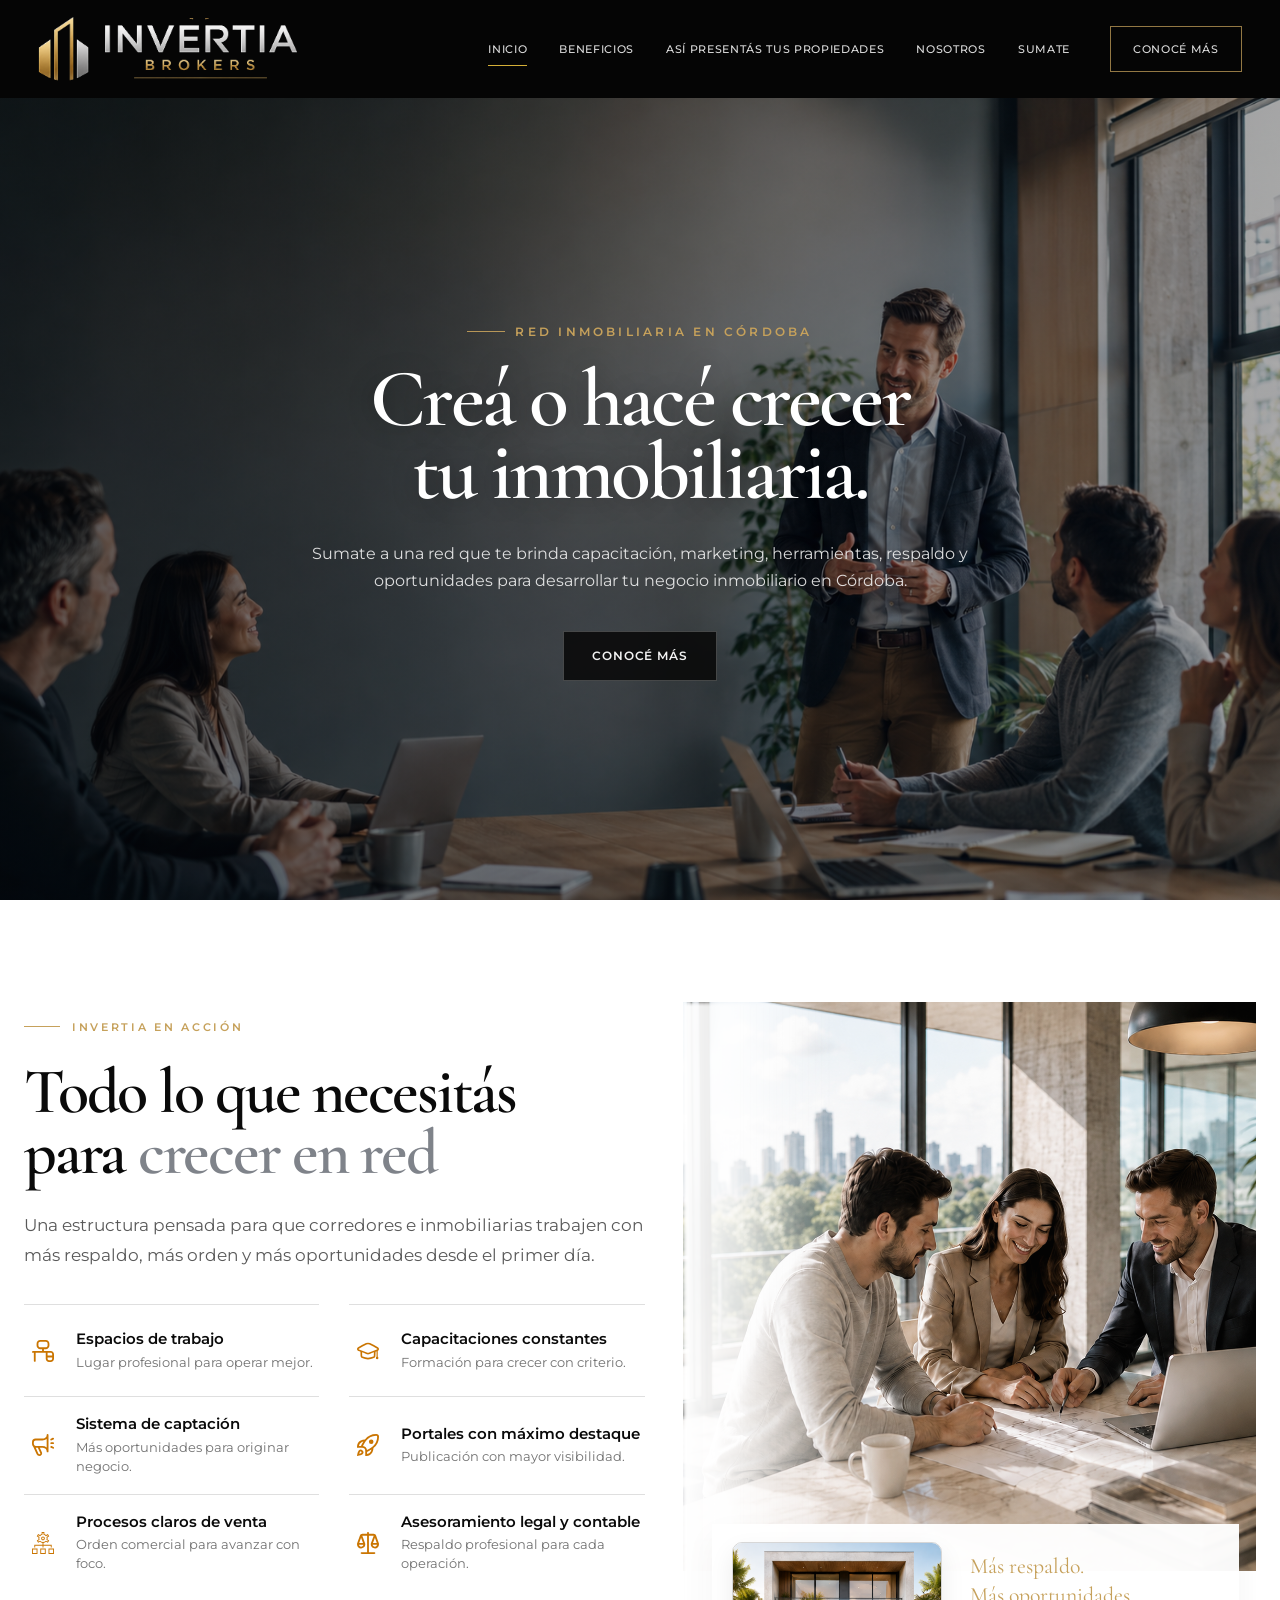
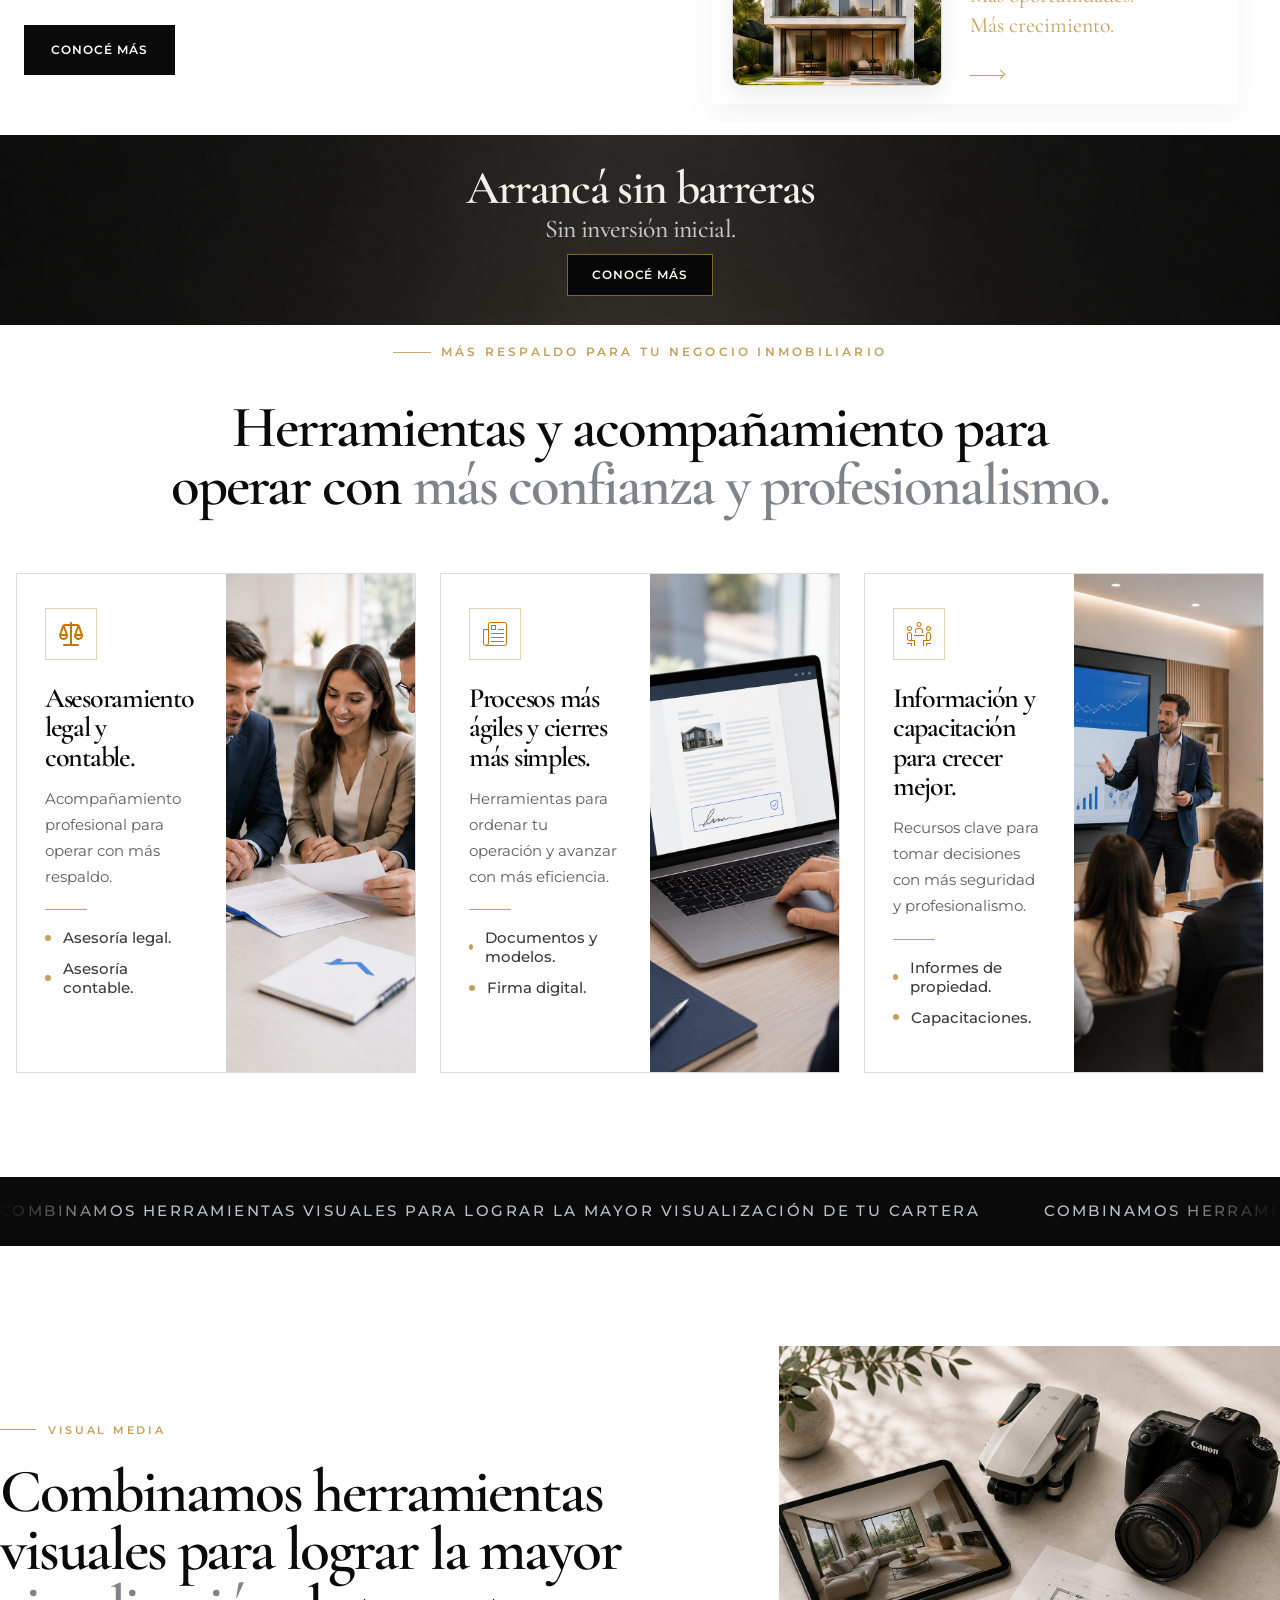
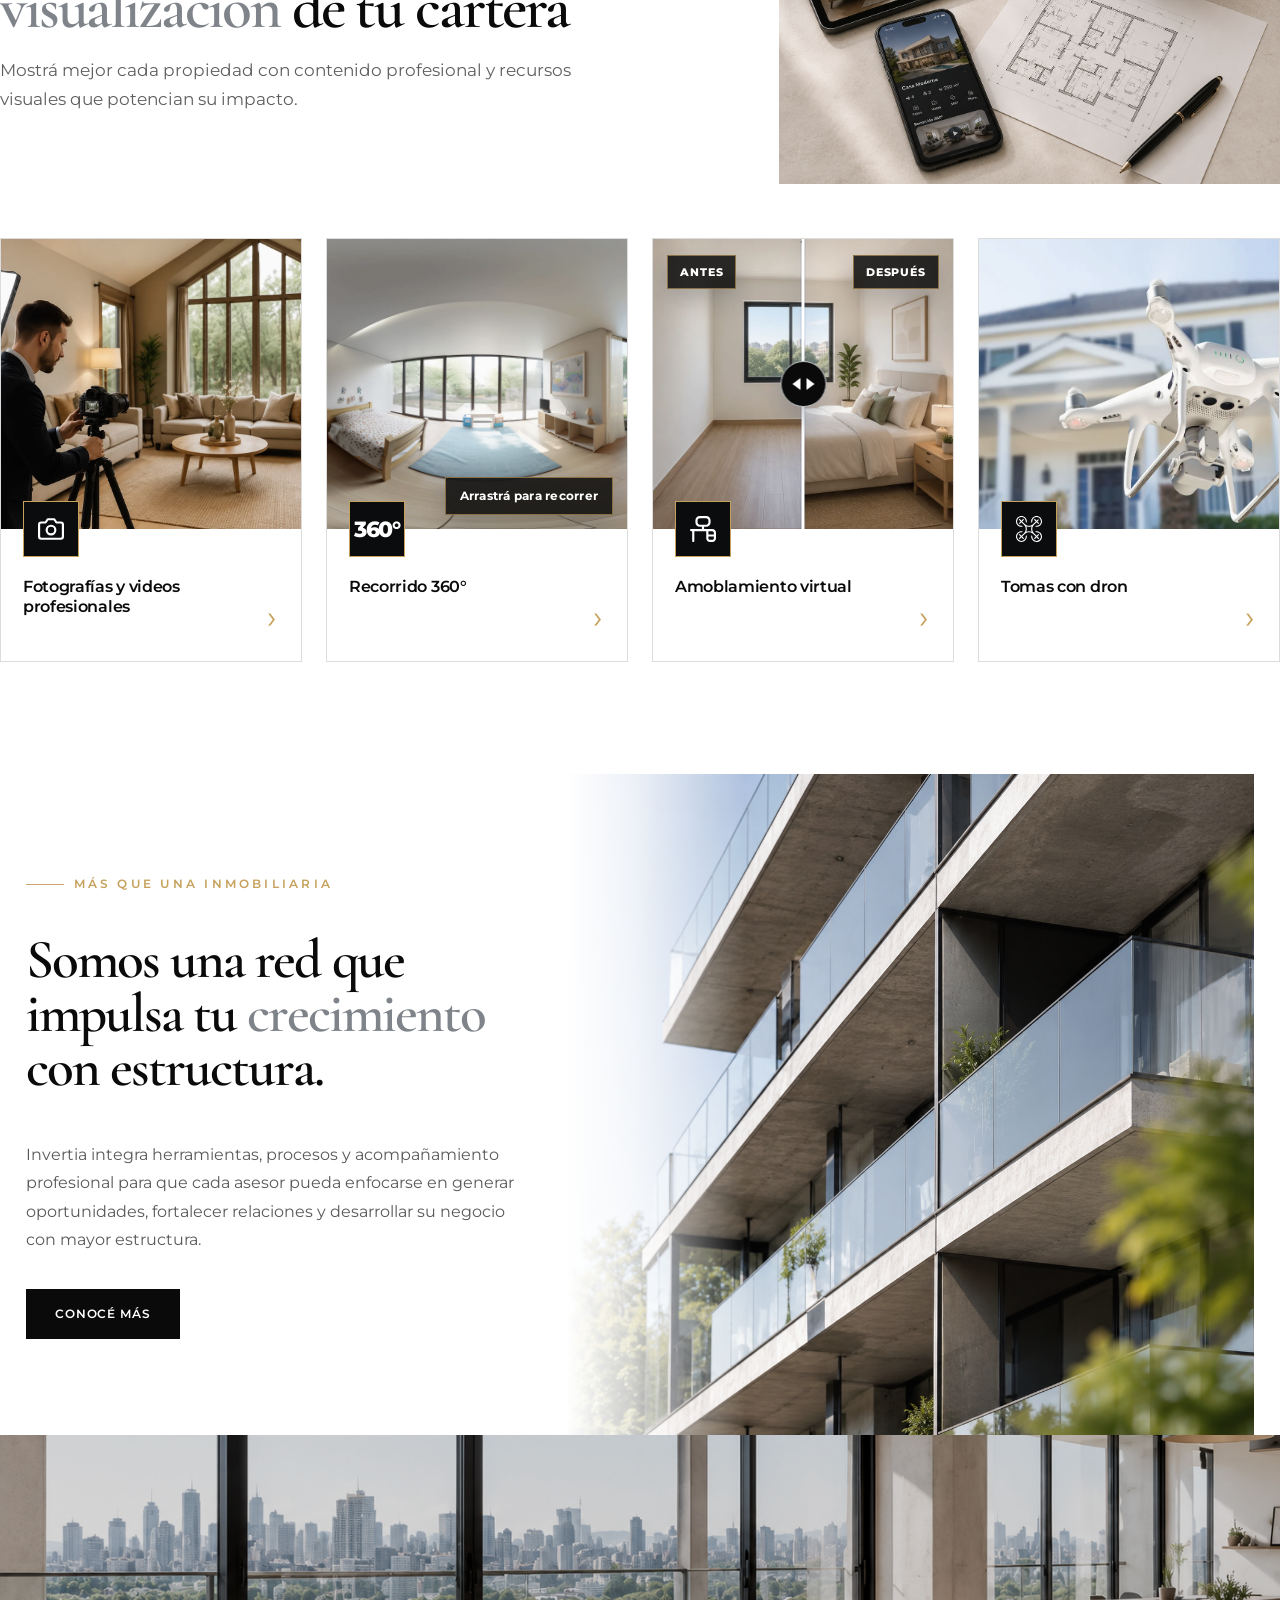
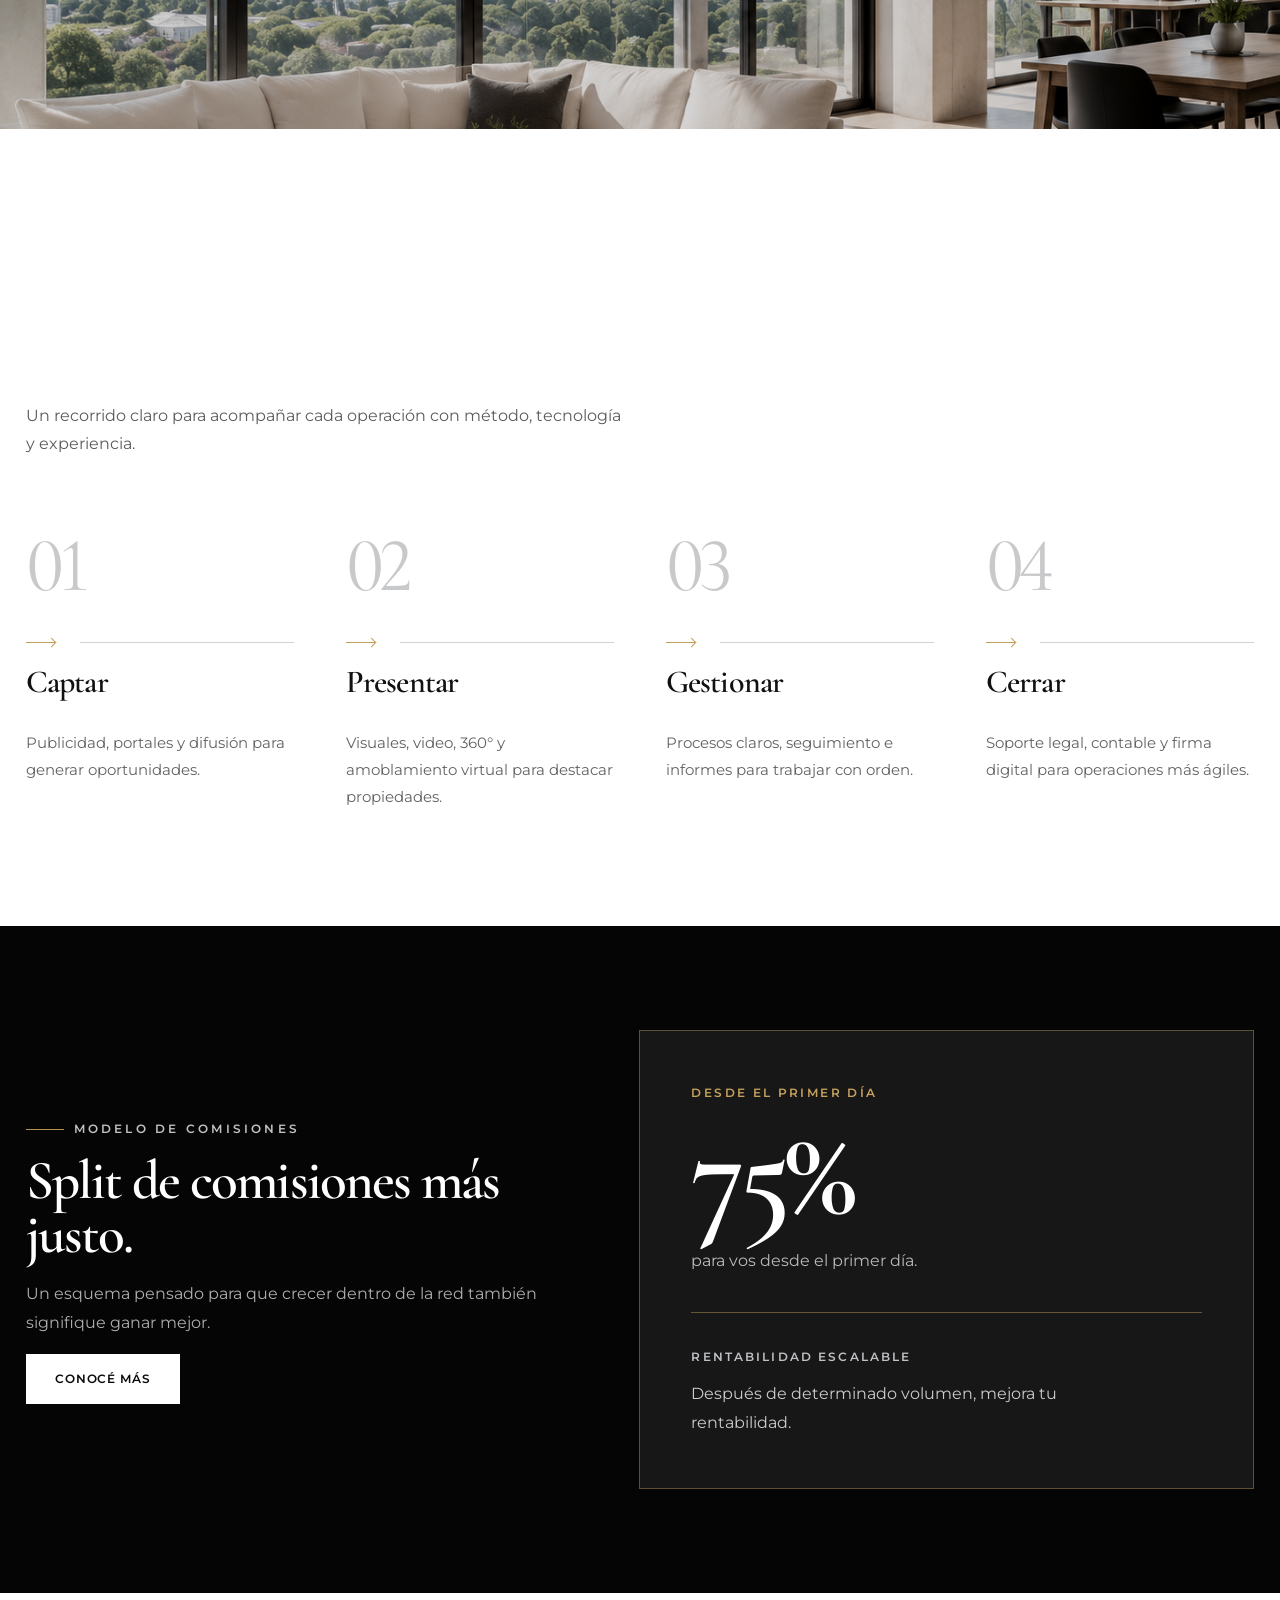
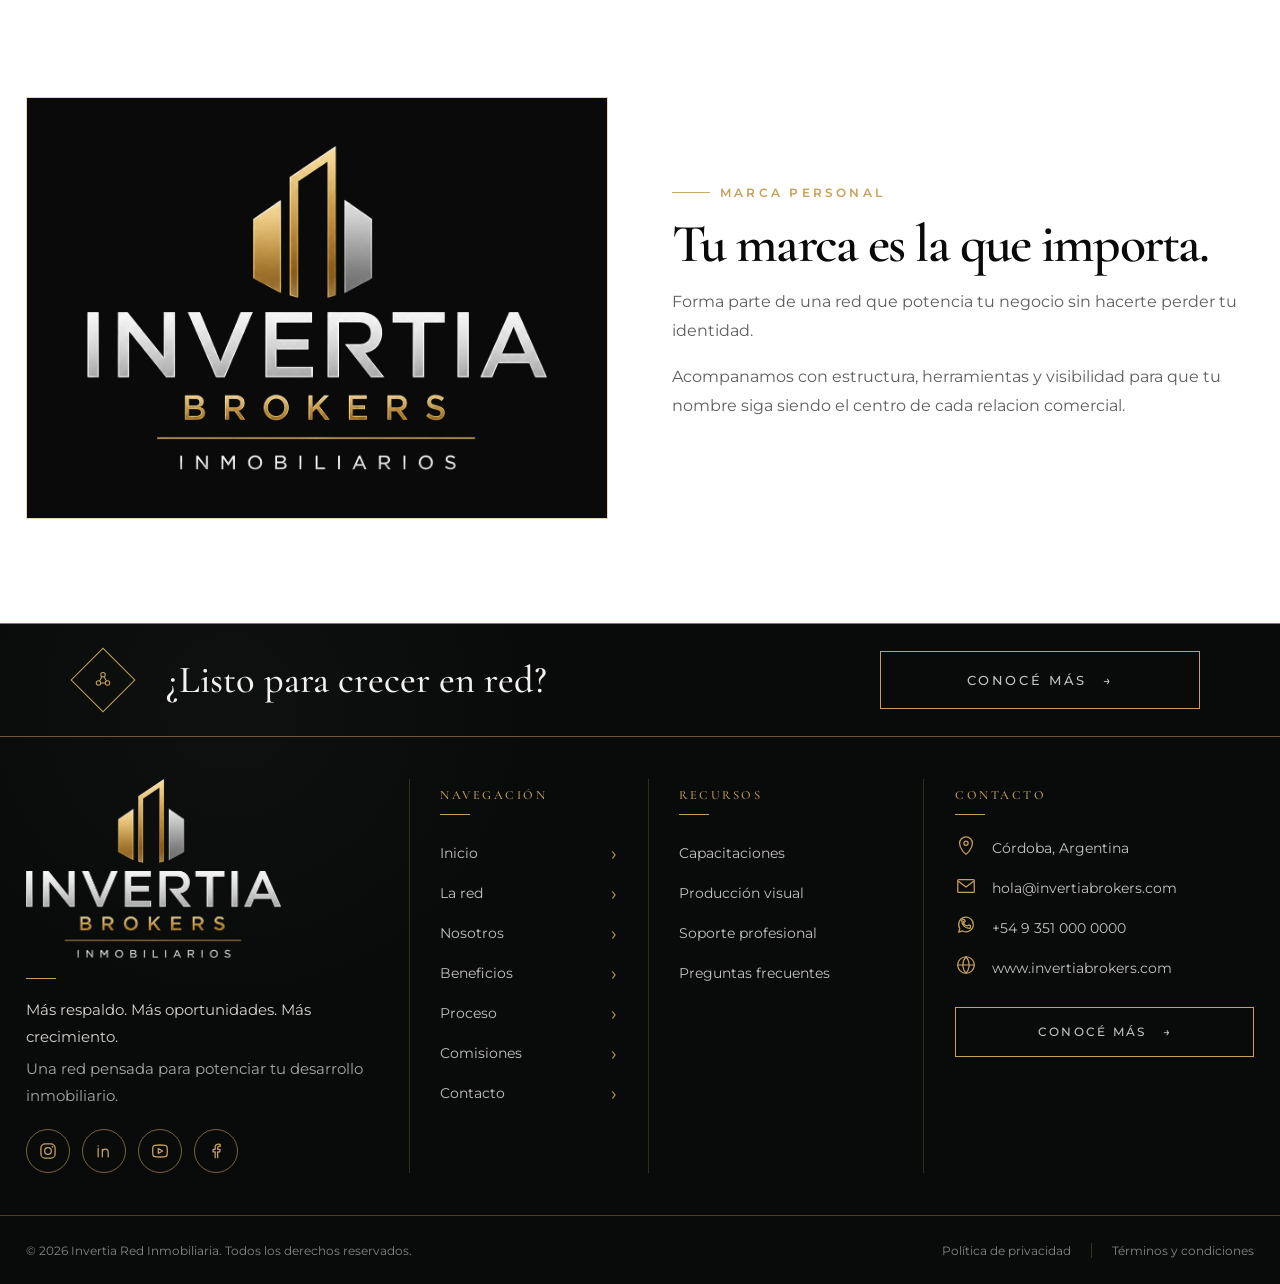
==== commit e4bb8a32: "fix: ajusta iconos de beneficios y corrige CTA" ====
--- a/index.html
+++ b/index.html
@@ -638,7 +638,7 @@
             </svg>
           </span>
           <h2>&iquest;Listo para crecer en red?</h2>
-          <a class="footer-cta-button" href="beneficios.html#formulario">
+          <a class="footer-cta-button" href="sumate.html#sumate-form">
             CONOC&Eacute; M&Aacute;S <span aria-hidden="true">&rarr;</span>
           </a>
         </div>
@@ -755,7 +755,7 @@
               </a>
             </li>
           </ul>
-          <a class="footer-contact-cta" href="beneficios.html#formulario">
+          <a class="footer-contact-cta" href="sumate.html#sumate-form">
             CONOC&Eacute; M&Aacute;S <span aria-hidden="true">&rarr;</span>
           </a>
         </section>
